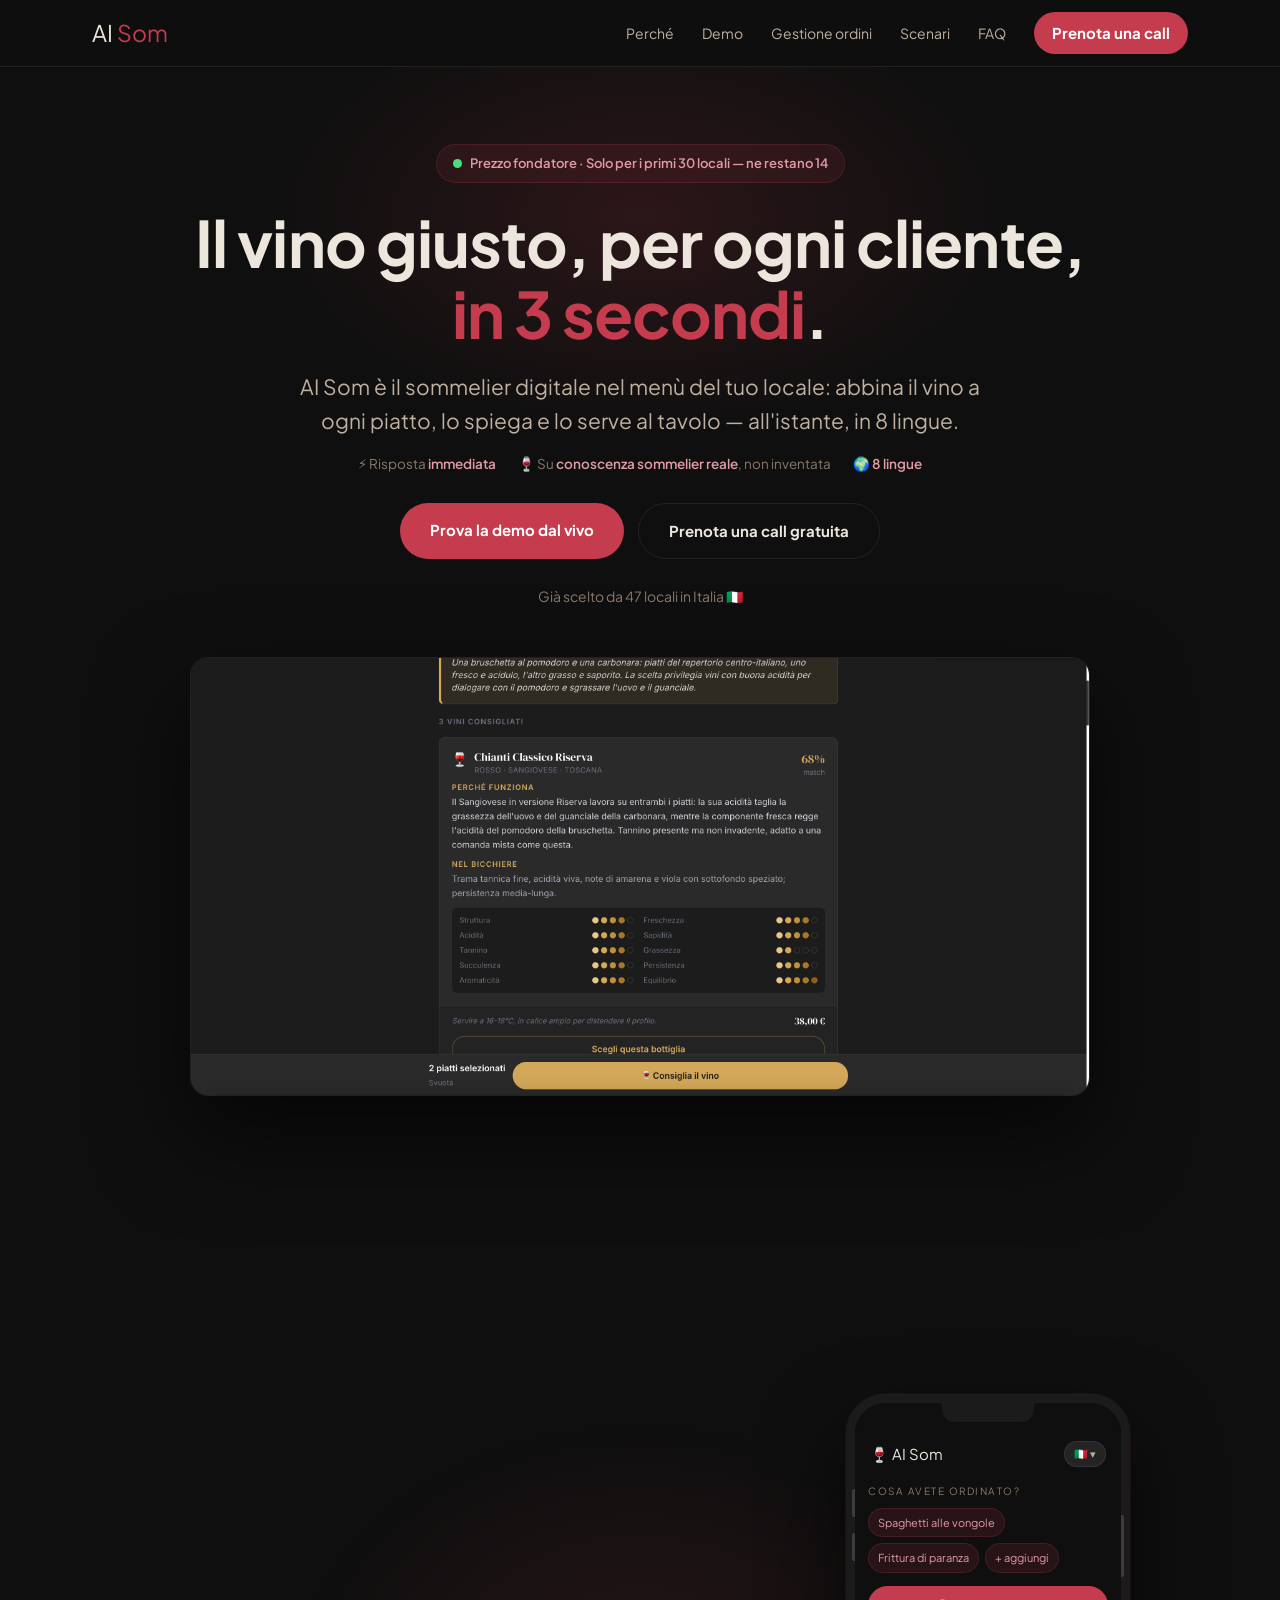
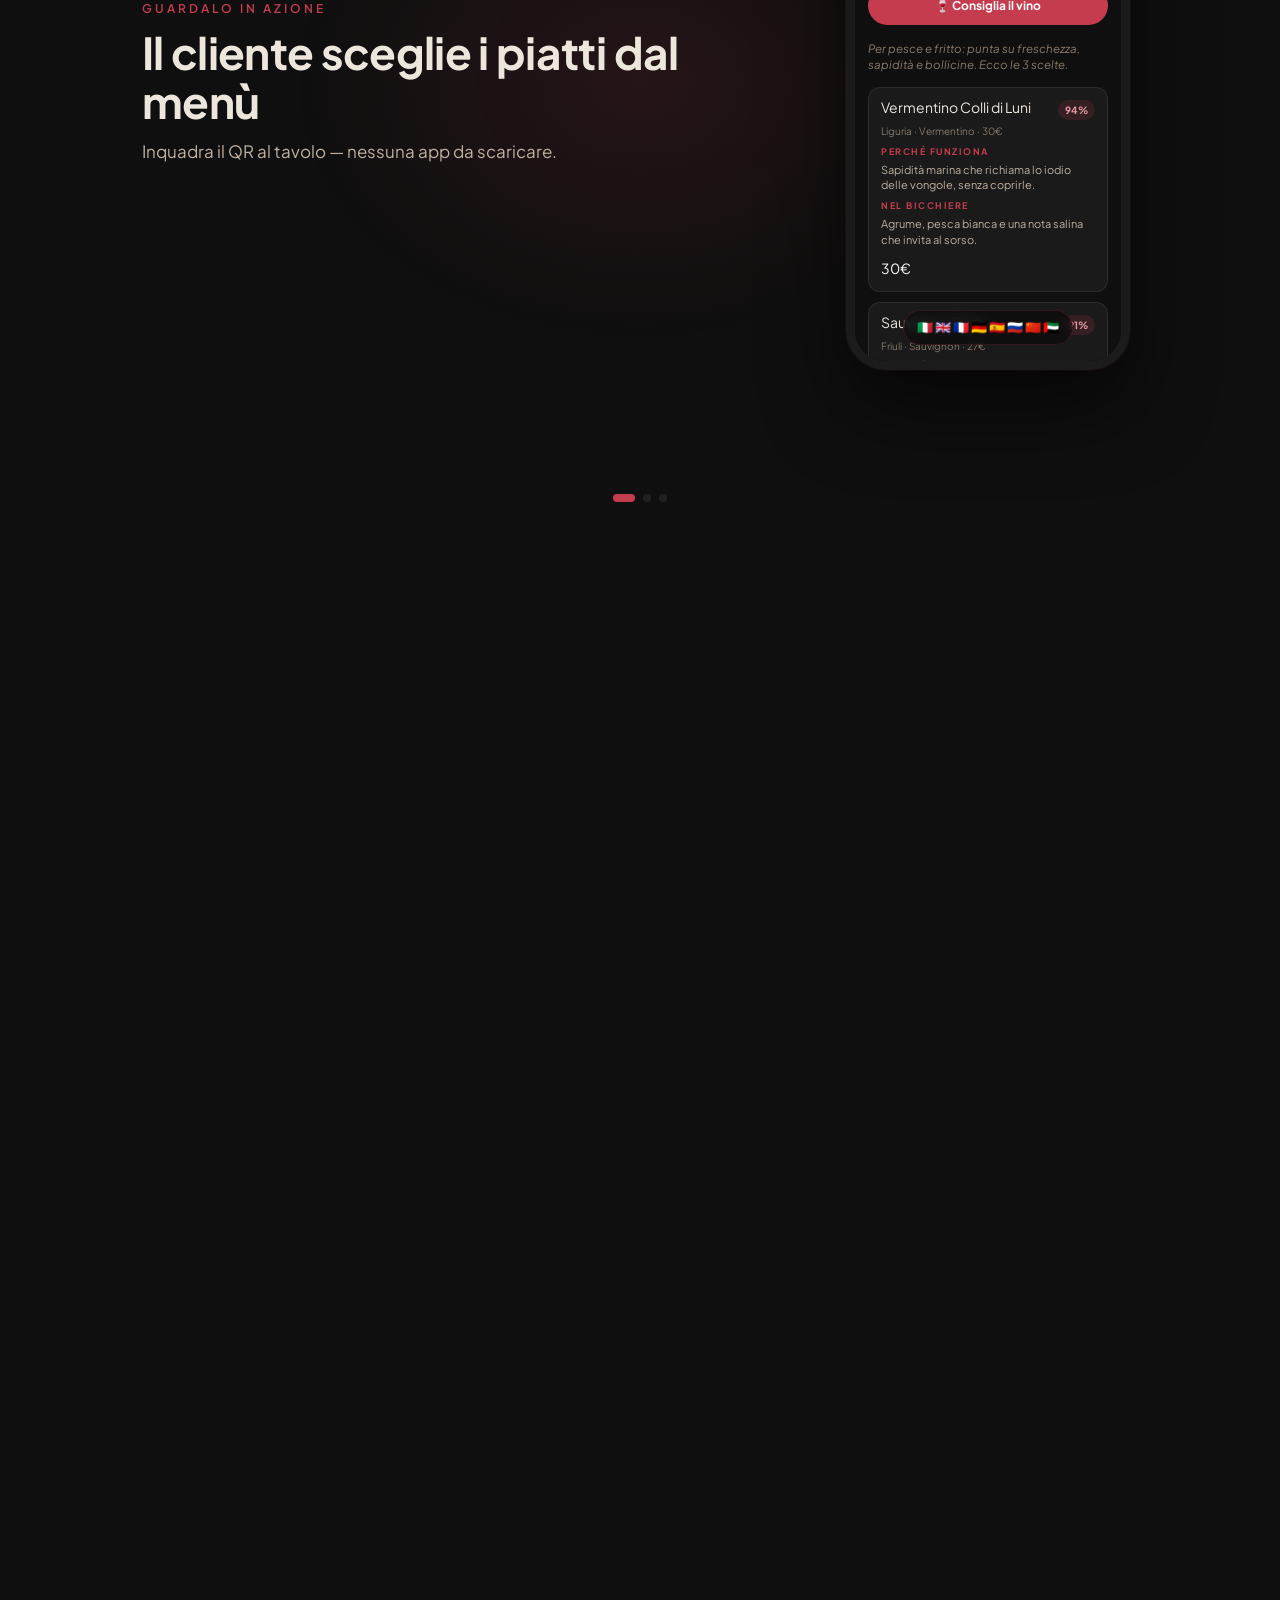
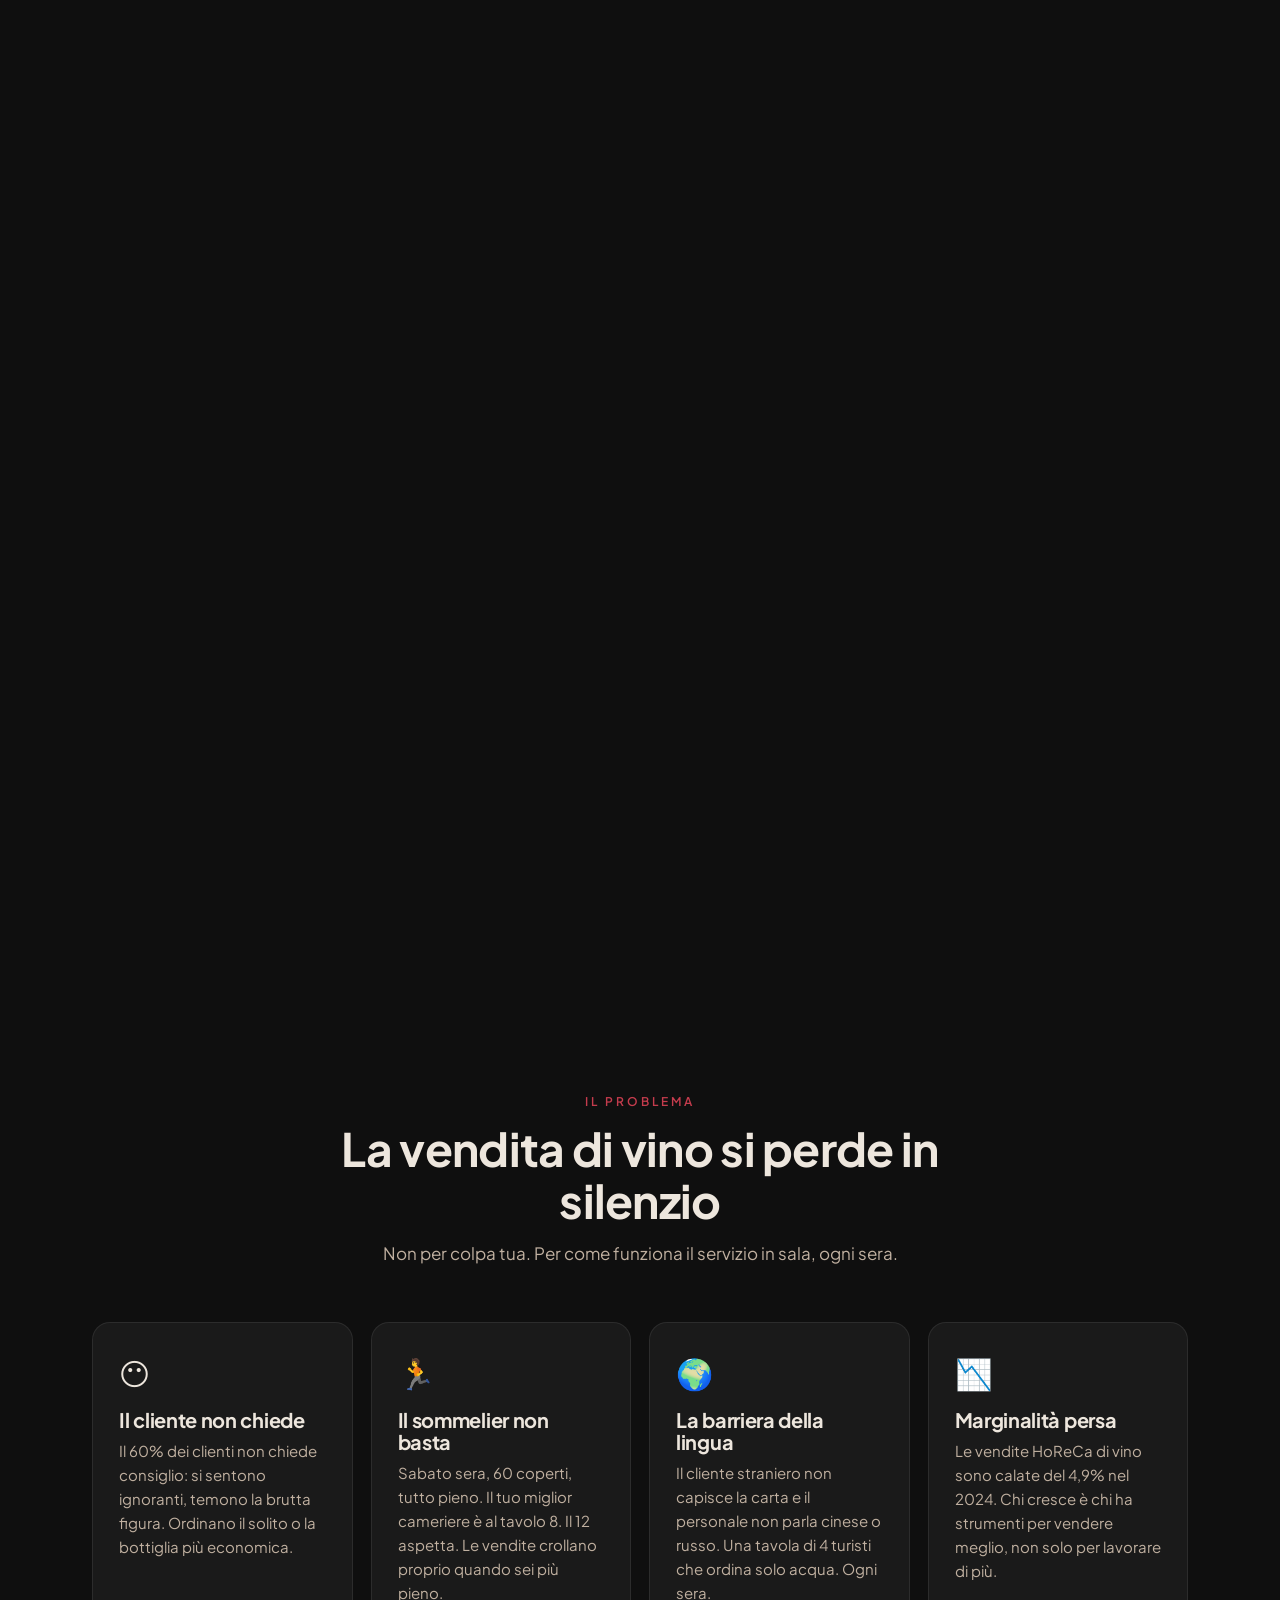
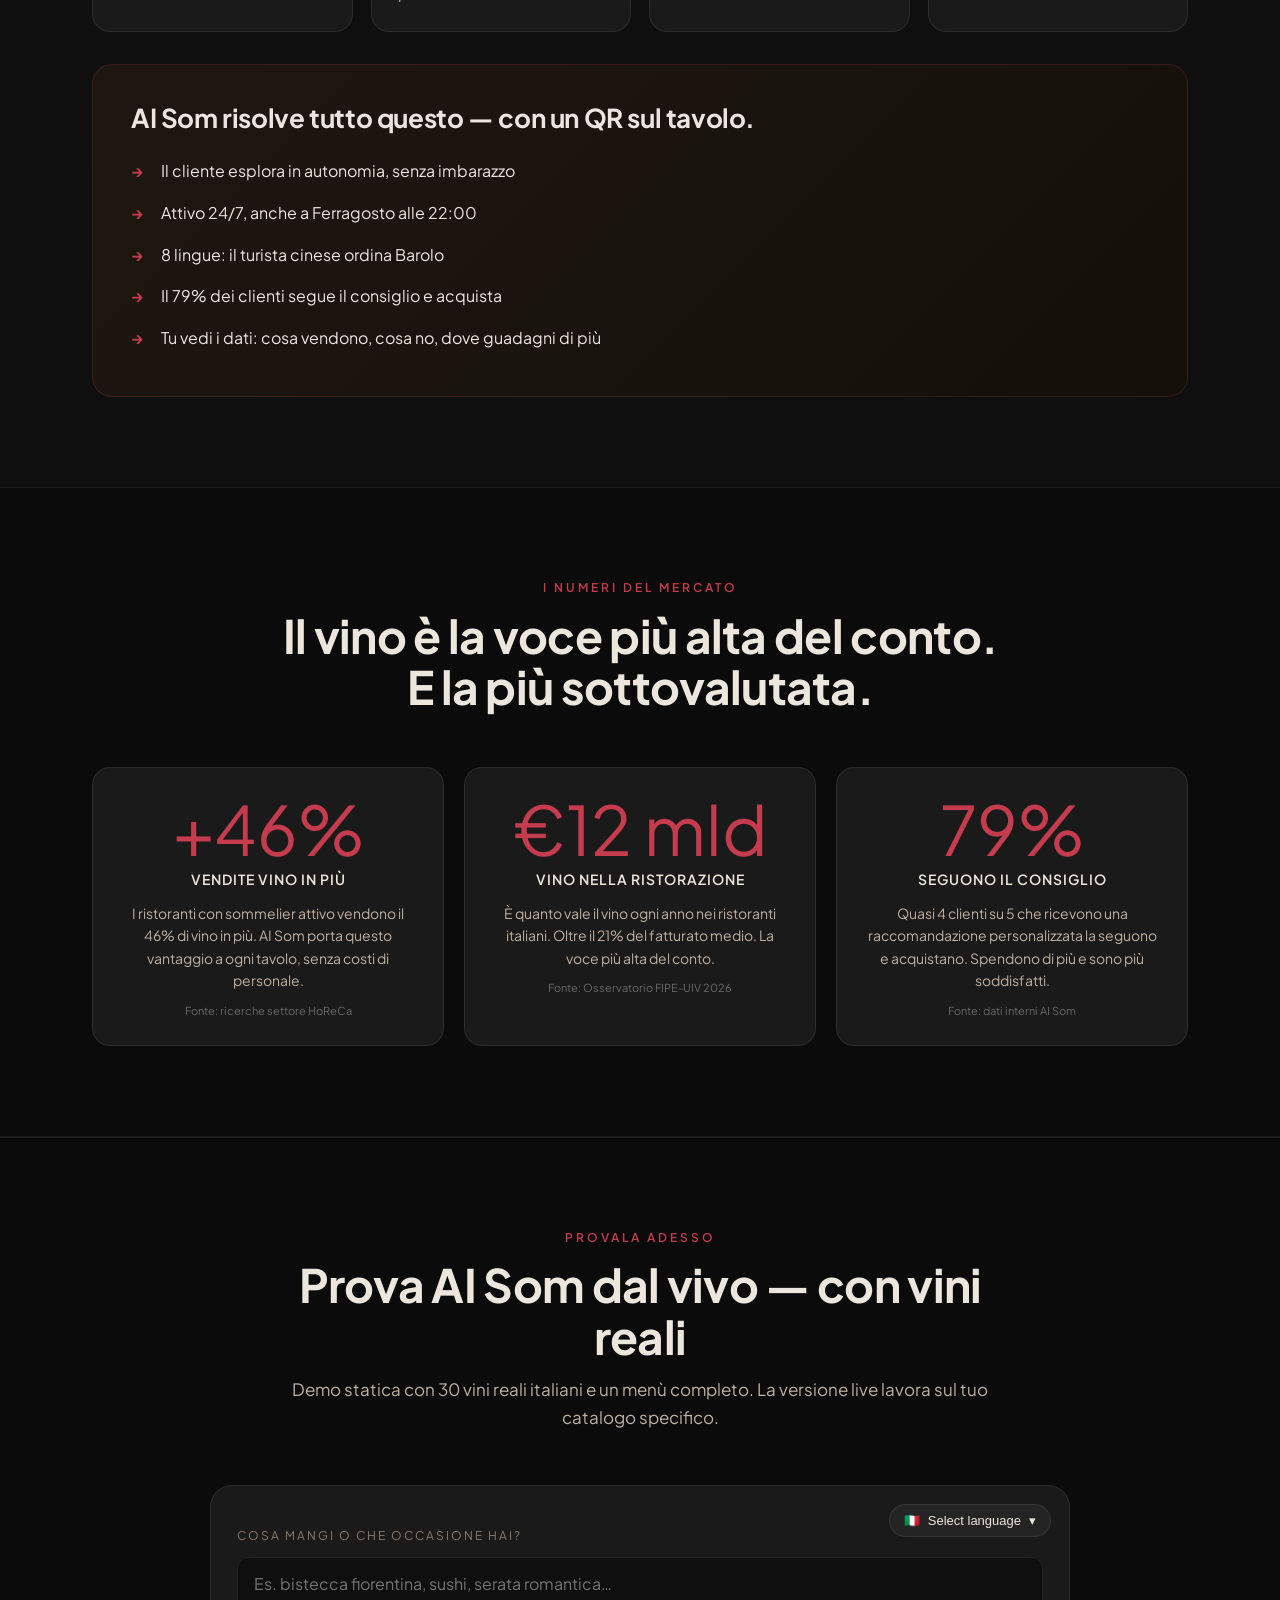
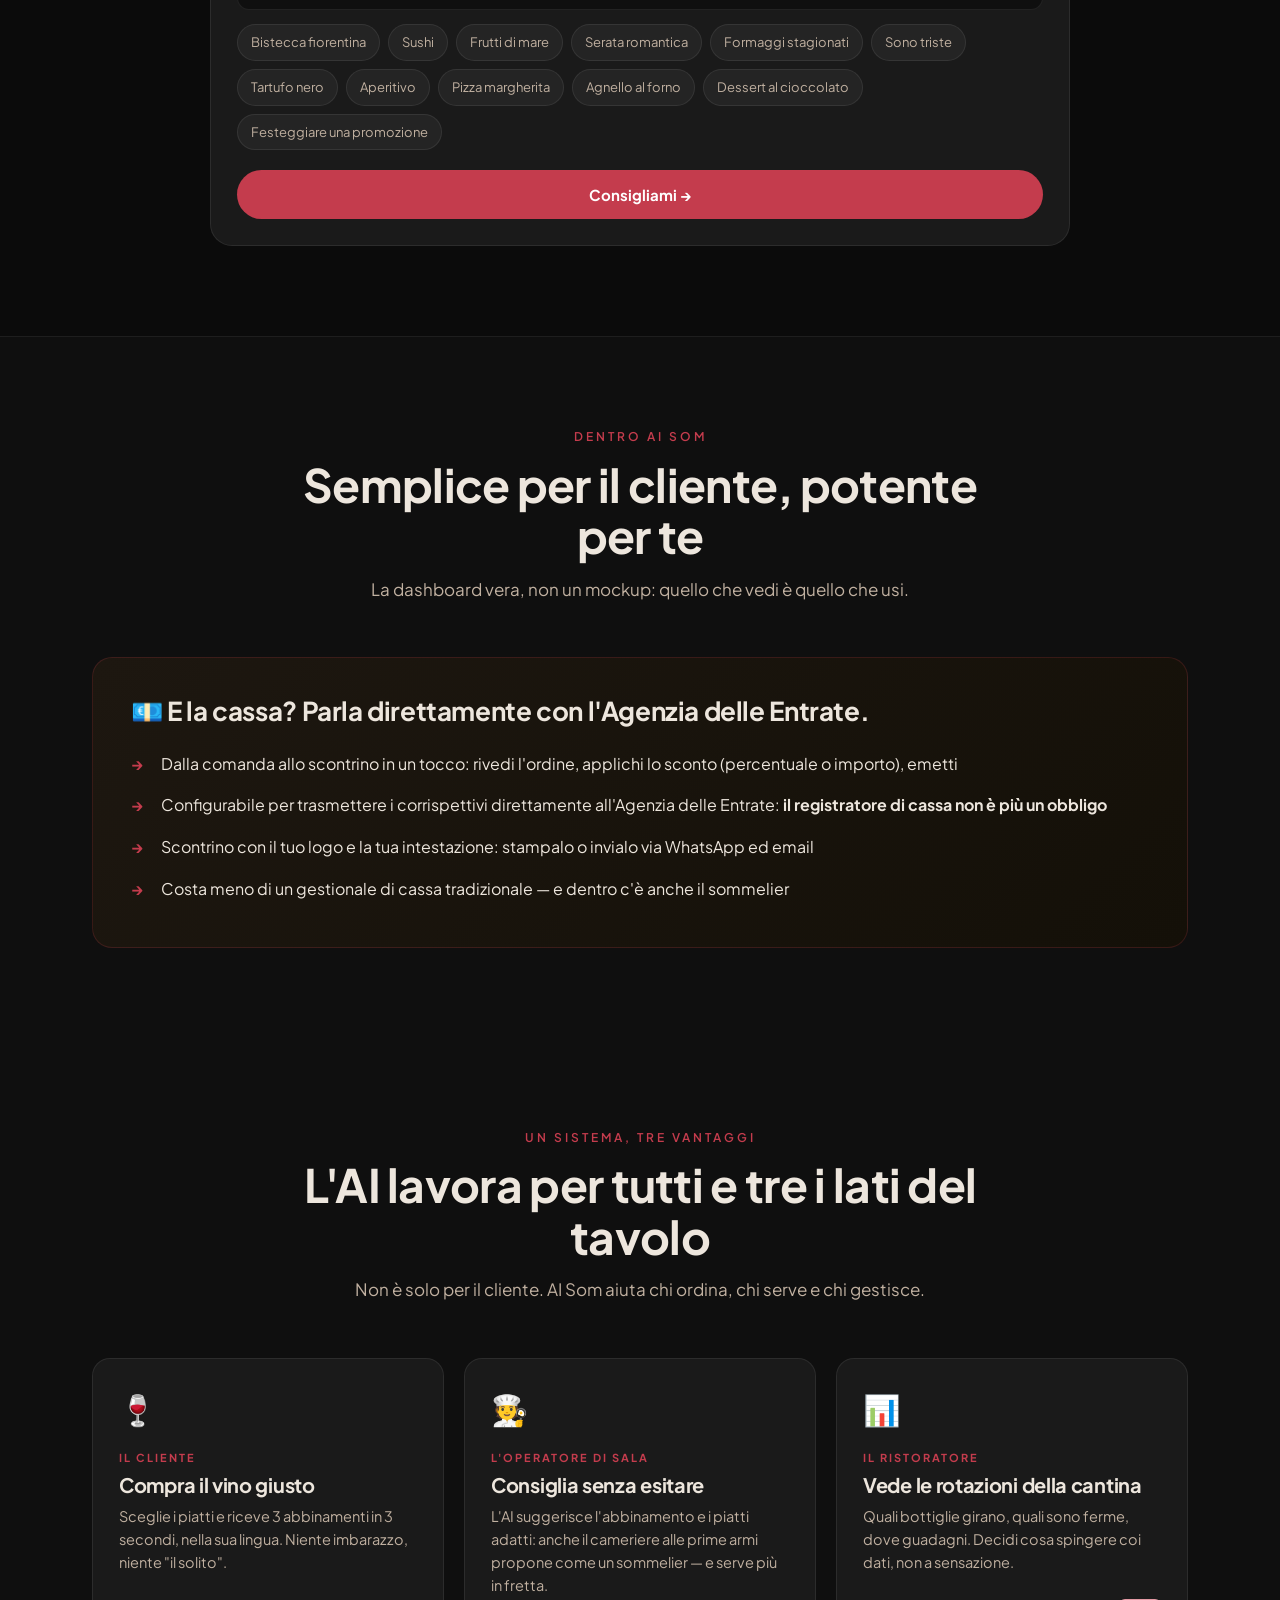
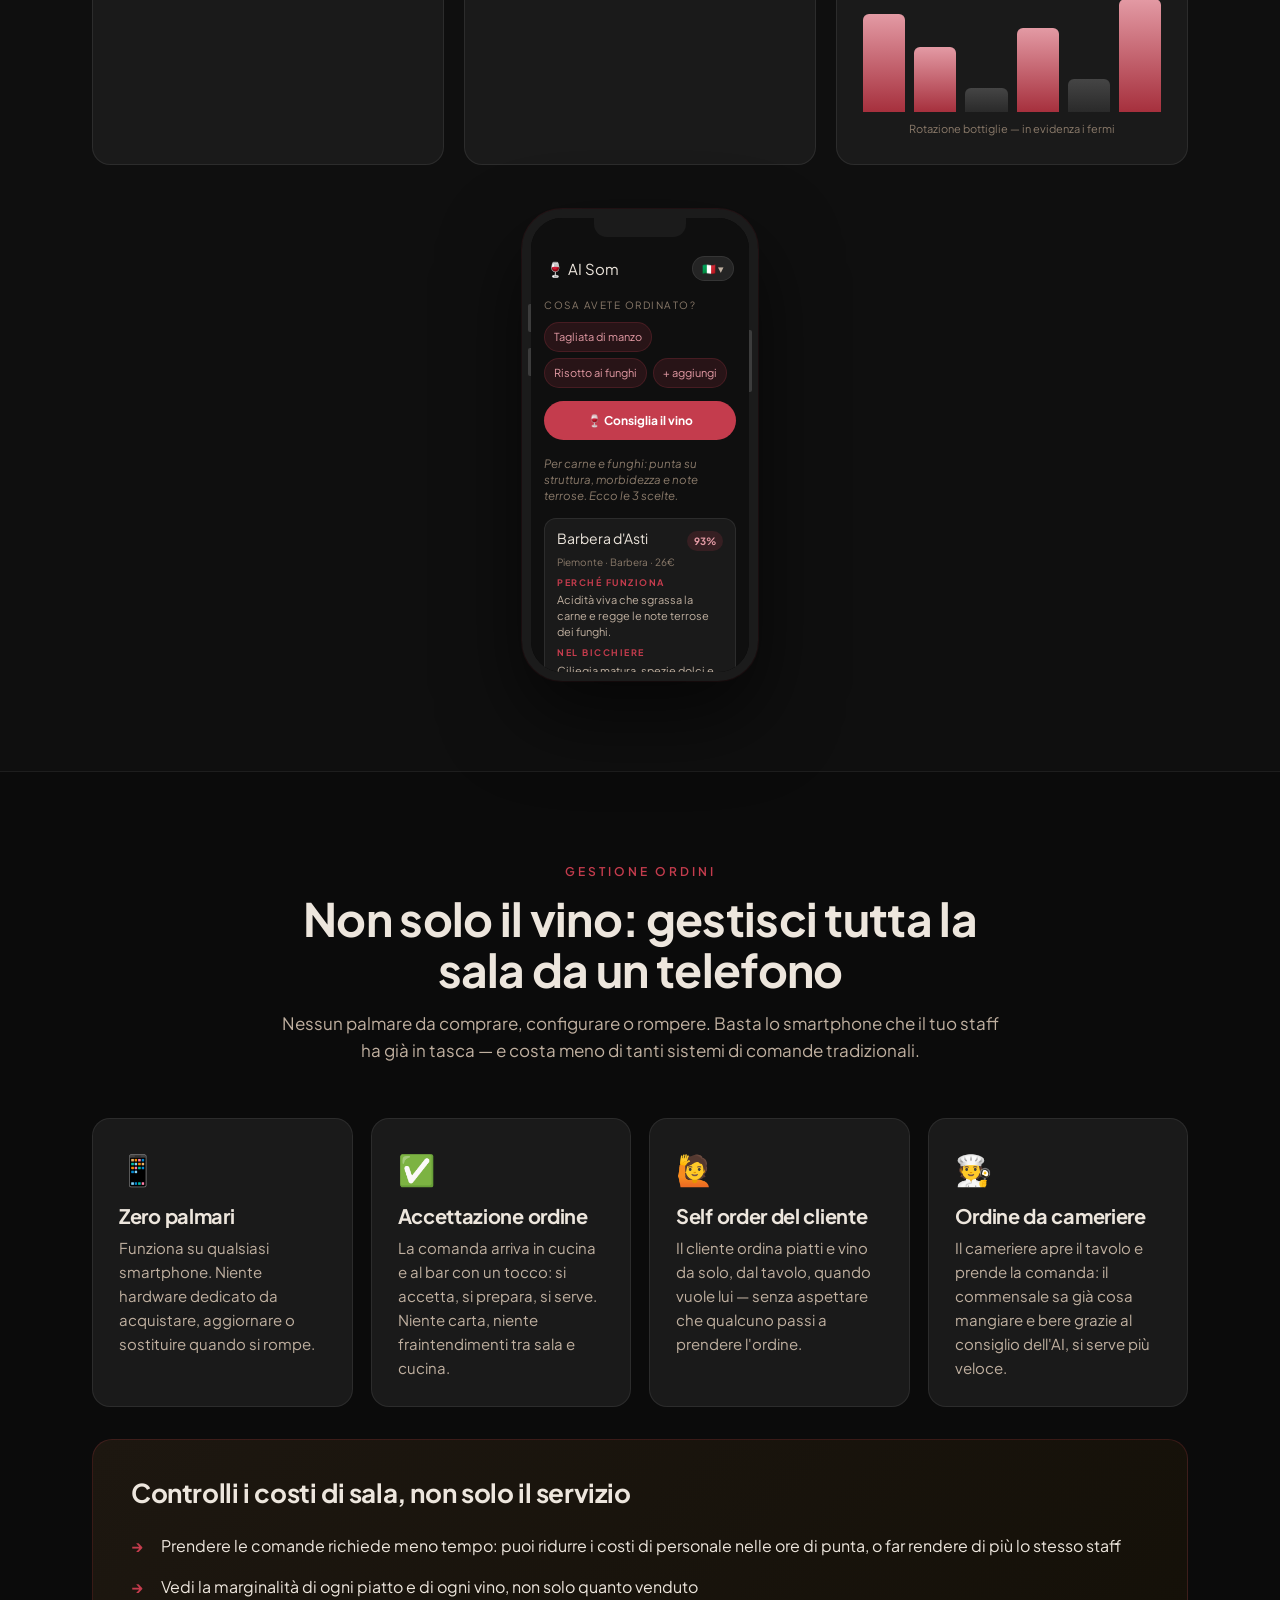
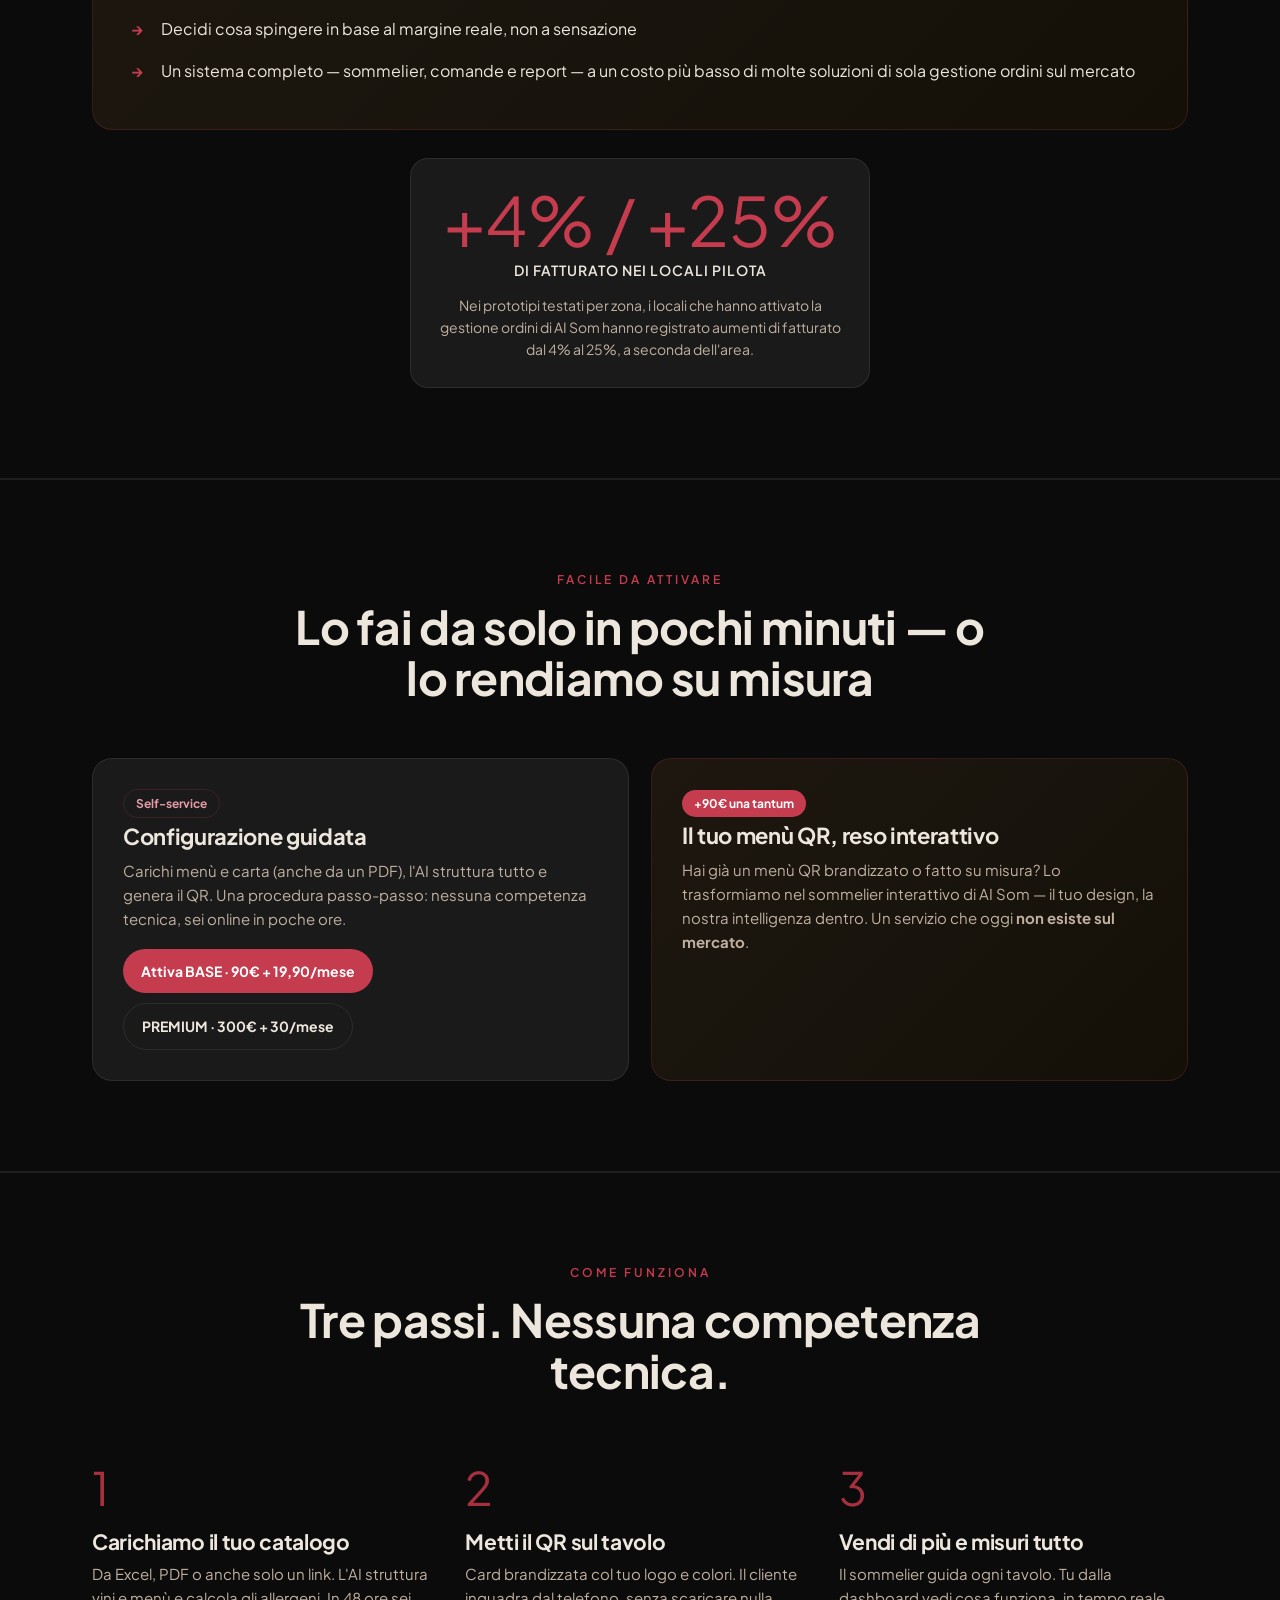
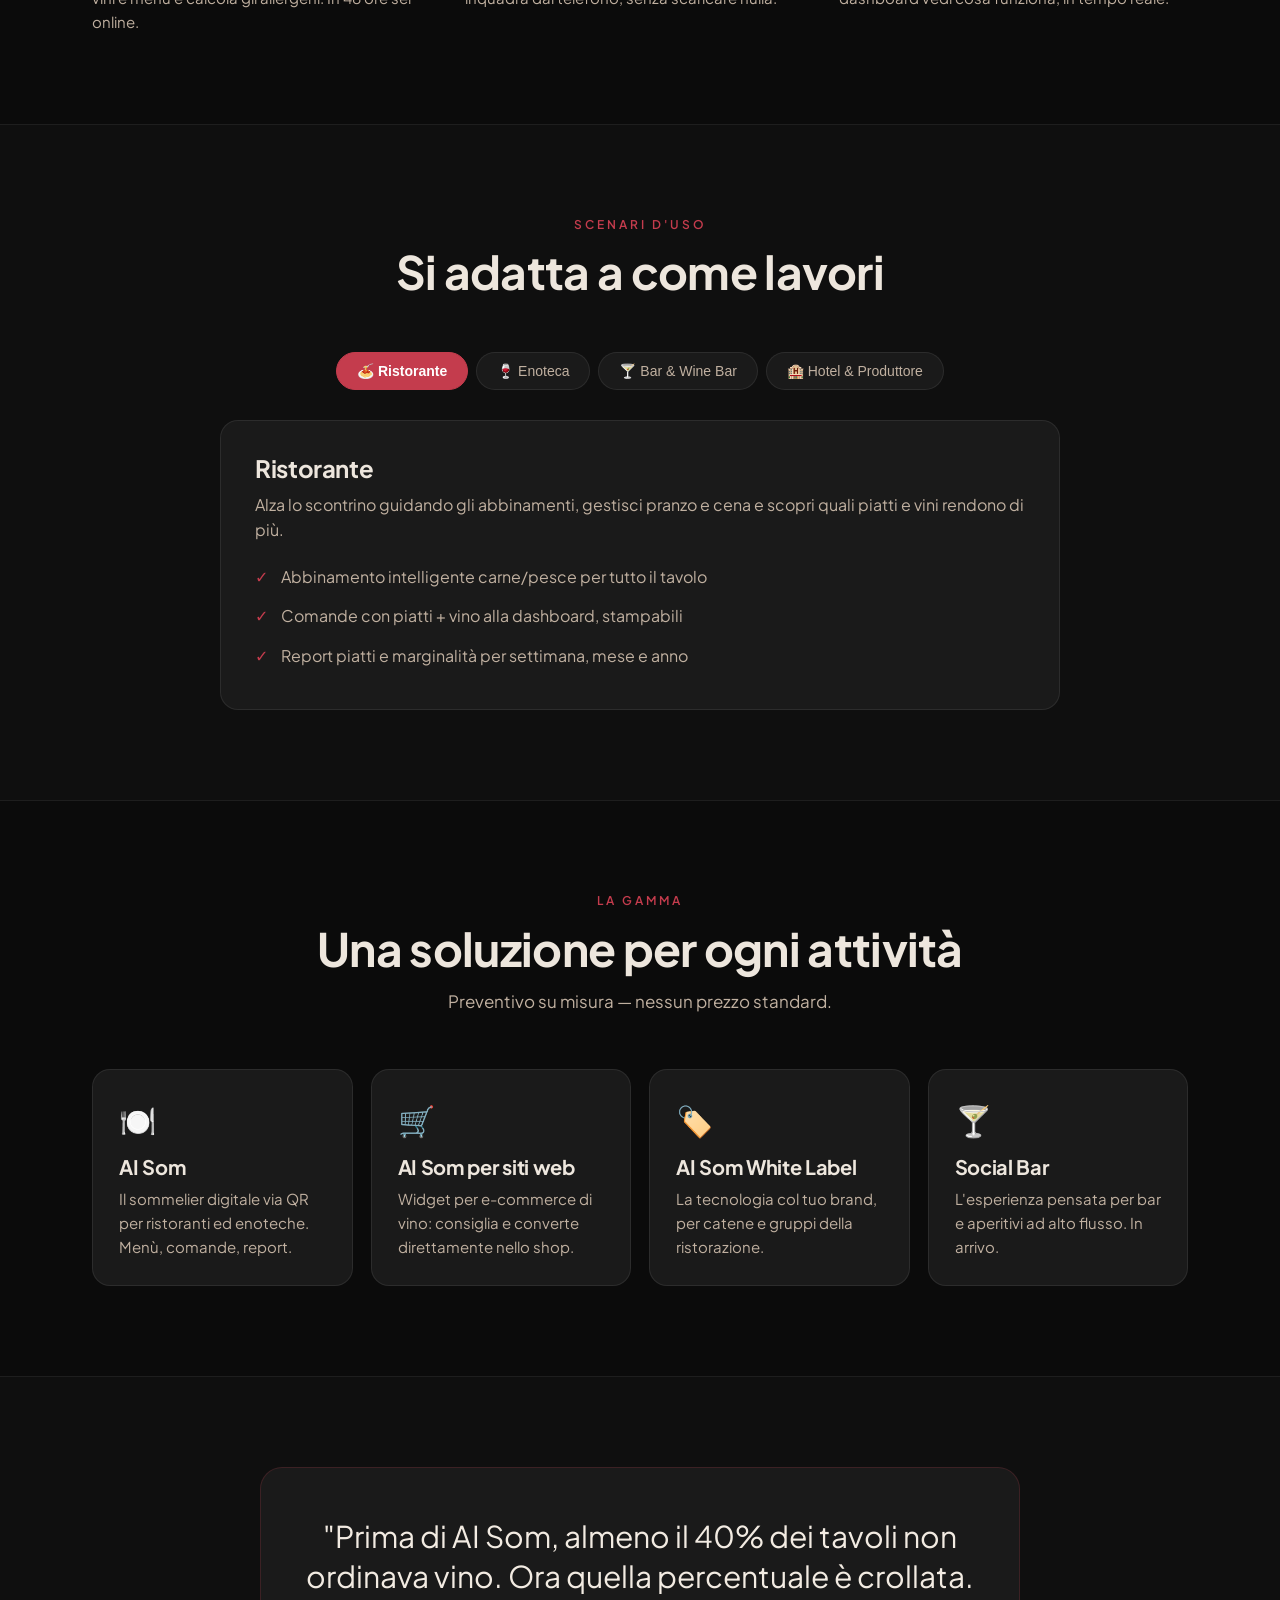
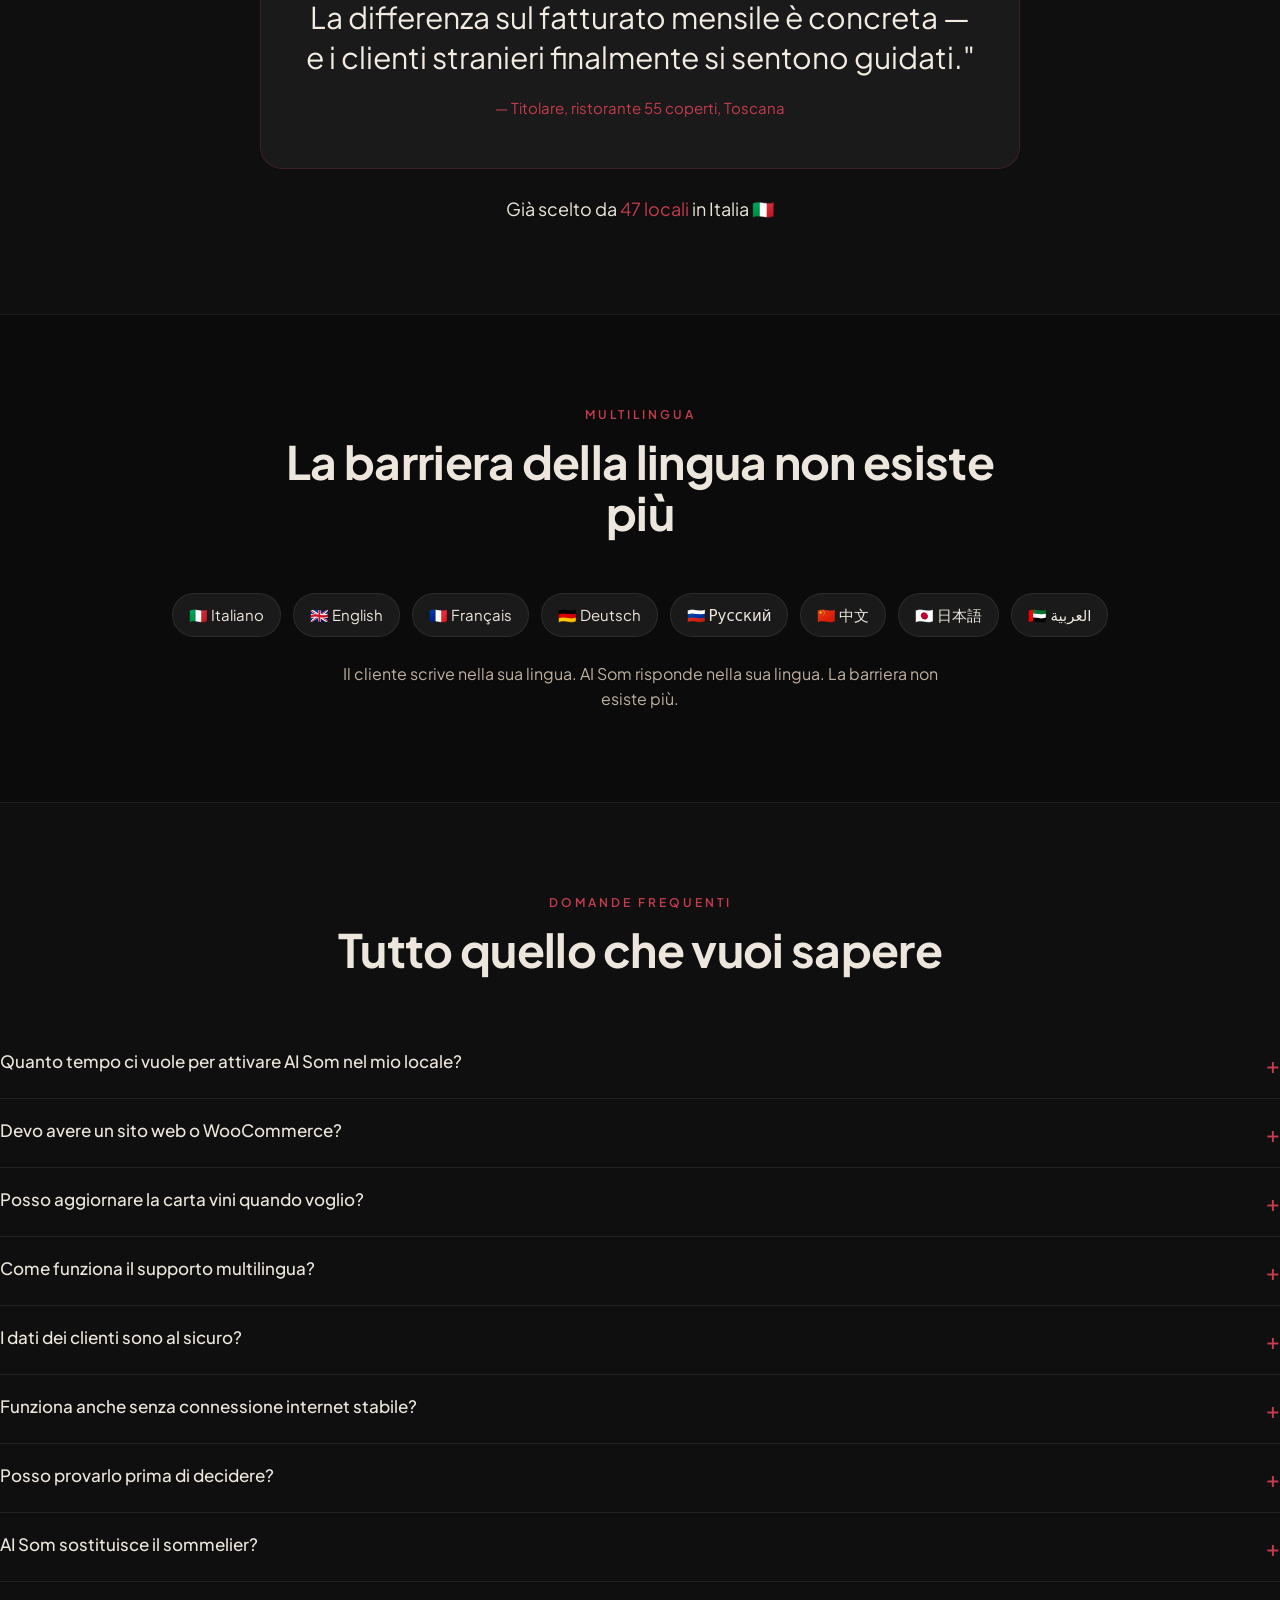
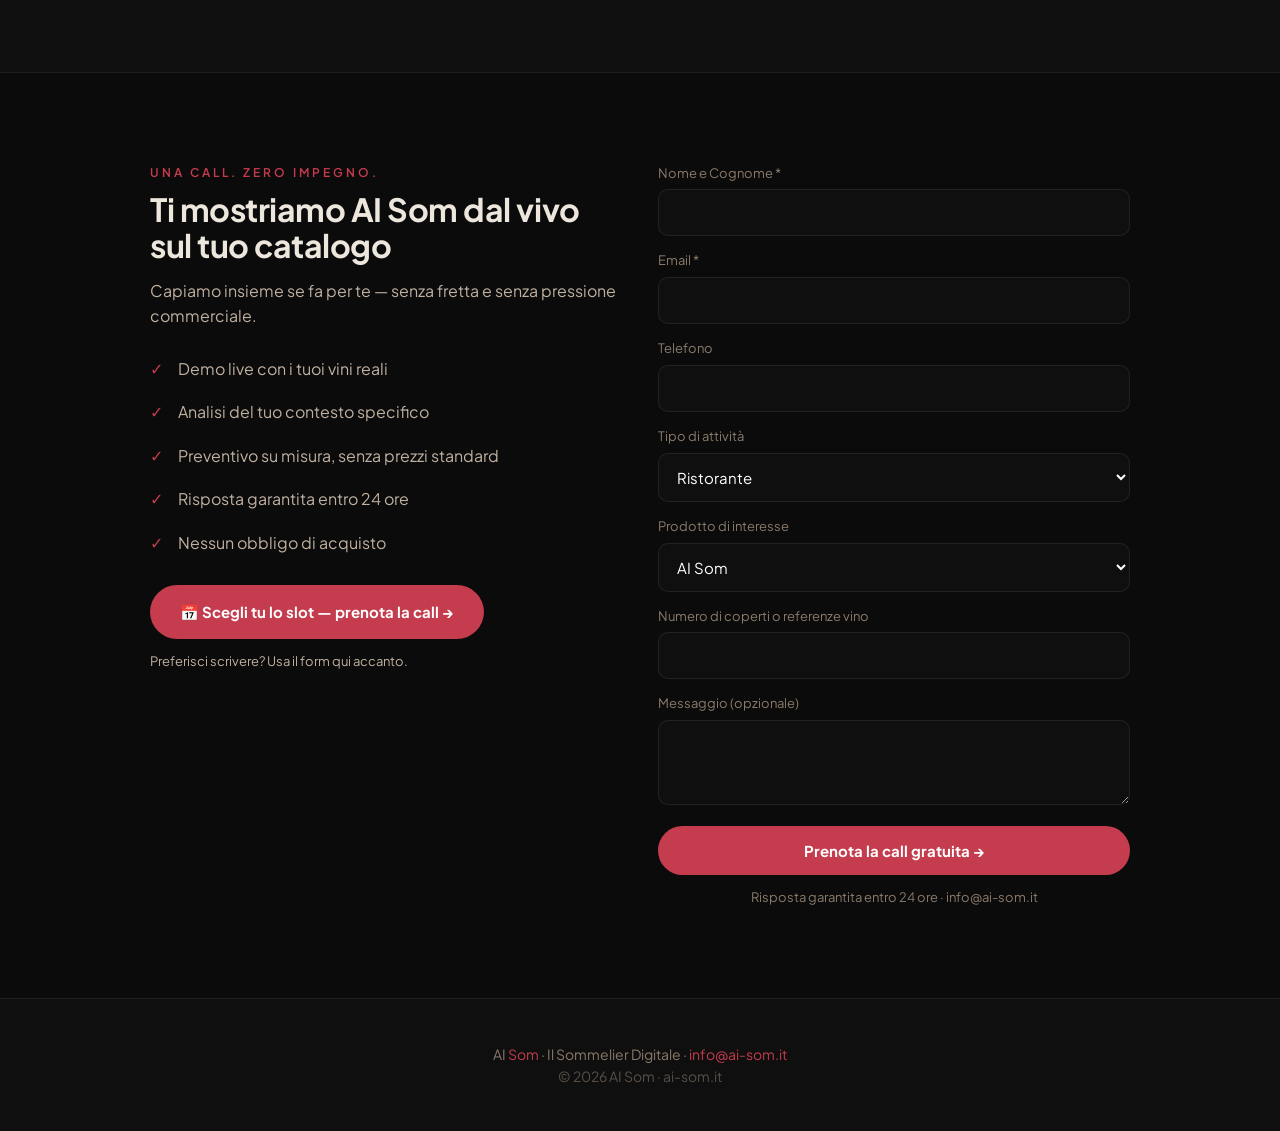
==== index.html @ 5c28a4bd "feat: sezione Dentro AI Som con screenshot reali (scroll-reveal) + trafiletti margini e cassa 4 righ" ====
<!doctype html>
<html lang="it">
<head>
<meta charset="utf-8">
<meta name="viewport" content="width=device-width, initial-scale=1">
<title>AI Som · Il Sommelier Digitale per Ristoranti ed Enoteche</title>
<meta name="description" content="AI Som — il sommelier digitale nel menù del tuo locale: il vino giusto per ogni cliente in 3 secondi, in 8 lingue. Vendi più vino senza assumere un sommelier. Prova la demo gratuita.">
<meta property="og:title" content="AI Som — Il vino giusto, per ogni cliente, in 3 secondi">
<meta property="og:description" content="Il sommelier digitale nel menù del tuo locale: abbina il vino a ogni piatto, lo spiega e lo serve — all'istante, in 8 lingue. Vendi più vino, 24/7.">
<meta property="og:url" content="https://ai-som.it">
<meta property="og:type" content="website">
<link rel="icon" type="image/svg+xml" href="data:image/svg+xml,%3Csvg xmlns='http://www.w3.org/2000/svg' viewBox='0 0 32 32'%3E%3Crect width='32' height='32' rx='7' fill='%230F0F0F'/%3E%3Ctext x='16' y='23' font-family='Georgia,serif' font-size='19' fill='%23A6303D' text-anchor='middle'%3ES%3C/text%3E%3C/svg%3E">
<link rel="preconnect" href="https://fonts.googleapis.com"><link rel="preconnect" href="https://fonts.gstatic.com" crossorigin>
<link href="https://fonts.googleapis.com/css2?family=Plus+Jakarta+Sans:wght@400;500;600;700;800&display=swap" rel="stylesheet">
<style>
:root{--dark:#0F0F0F;--dark2:#1A1A1A;--dark3:#242424;--copper:#C43C4D;--copper2:#A6303D;--copper3:#E39AA4;--text:#C0B0A0;--text2:#8A7A6A;--text3:rgba(255,255,255,.35);--border:rgba(255,255,255,.08);--border2:rgba(196,60,77,.2)}
*{box-sizing:border-box;margin:0;padding:0}
html{scroll-behavior:smooth}
body{background:var(--dark);color:#EDE6DD;font-family:'Plus Jakarta Sans',system-ui,Arial,sans-serif;line-height:1.6;-webkit-font-smoothing:antialiased;overflow-x:hidden}
h1,h2,h3,.serif{font-family:'Plus Jakarta Sans',system-ui,sans-serif;font-weight:700;letter-spacing:-.015em;line-height:1.12}
a{color:inherit;text-decoration:none}
.wrap{max-width:1140px;margin:0 auto;padding:0 22px}
.cop{color:var(--copper)}
section{padding:90px 0}
.eyebrow{font-size:12px;letter-spacing:3px;text-transform:uppercase;color:var(--copper);font-weight:600}
.muted{color:var(--text)}
.tr{transition:.3s cubic-bezier(.25,.46,.45,.94)}
.btn{display:inline-block;background:var(--copper);color:#fff;font-weight:700;padding:15px 30px;border-radius:999px;transition:.3s cubic-bezier(.25,.46,.45,.94);font-size:15px;border:none;cursor:pointer;font-family:'Plus Jakarta Sans'}
.btn:hover{background:var(--copper2);transform:translateY(-2px)}
.btn-ghost{background:transparent;border:1px solid var(--border);color:#EDE6DD}
.btn-ghost:hover{border-color:var(--copper);background:rgba(196,60,77,.06)}
.shead{text-align:center;max-width:720px;margin:0 auto 54px}
.shead h2{font-size:clamp(28px,4.4vw,46px);margin:12px 0 14px}
.shead p{color:var(--text);font-size:17px}

/* NAV */
nav{position:fixed;top:0;left:0;right:0;z-index:100;background:rgba(15,15,15,.82);backdrop-filter:blur(12px);border-bottom:1px solid var(--border)}
nav .wrap{display:flex;align-items:center;justify-content:space-between;height:66px}
.logo{font-family:'Plus Jakarta Sans',serif;font-size:23px}
.nlinks{display:flex;gap:28px;align-items:center;font-size:14px;color:var(--text)}
.nlinks a:hover{color:#fff}
.burger{display:none;flex-direction:column;gap:5px;background:none;border:none;cursor:pointer;padding:6px}
.burger span{width:24px;height:2px;background:#EDE6DD;display:block}
.drawer{display:none}
@media(max-width:820px){
  .nlinks{display:none}
  .burger{display:flex}
  .drawer{display:none;position:fixed;inset:66px 0 0;background:var(--dark);z-index:99;flex-direction:column;padding:30px 22px;gap:6px}
  .drawer.open{display:flex}
  .drawer a{padding:16px 0;border-bottom:1px solid var(--border);font-size:18px}
}
main{padding-top:66px}

/* HERO */
.hero{padding:78px 0 40px;text-align:center;position:relative}
.hero:before{content:'';position:absolute;top:-70px;left:50%;transform:translateX(-50%);width:760px;max-width:92vw;height:440px;background:radial-gradient(ellipse at center,rgba(196,60,77,.16),transparent 70%);pointer-events:none;z-index:-1}
.trustline{display:flex;gap:10px 22px;justify-content:center;flex-wrap:wrap;margin:0 auto 28px;font-size:13.5px;color:var(--text2);max-width:660px}
.trustline b{color:var(--copper3);font-weight:600}
.badge{display:inline-flex;align-items:center;gap:8px;background:rgba(196,60,77,.1);border:1px solid var(--border2);color:var(--copper3);font-size:13px;font-weight:600;padding:8px 16px;border-radius:999px;margin-bottom:24px}
.dot{width:9px;height:9px;border-radius:50%;background:#4ade80;animation:pulse 2s infinite}
@keyframes pulse{0%{box-shadow:0 0 0 0 rgba(74,222,128,.6)}70%{box-shadow:0 0 0 9px rgba(74,222,128,0)}100%{box-shadow:0 0 0 0 rgba(74,222,128,0)}}
.hero h1{font-size:clamp(34px,6vw,64px);max-width:920px;margin:0 auto 20px}
.hero .sub{font-size:clamp(16px,2.4vw,21px);color:var(--text);max-width:680px;margin:0 auto 16px}
.hero .cta{display:flex;gap:14px;justify-content:center;flex-wrap:wrap}
.proof{margin-top:26px;color:var(--text2);font-size:14px}
.heroimg{margin:50px auto 0;max-width:900px}
.heroimg img{width:100%;border-radius:18px;border:1px solid var(--border);box-shadow:0 40px 90px rgba(0,0,0,.6)}

/* GRID HELPERS */
.g4{display:grid;grid-template-columns:repeat(4,1fr);gap:18px}
.g3{display:grid;grid-template-columns:repeat(3,1fr);gap:20px}
.g2{display:grid;grid-template-columns:1fr 1fr;gap:24px}
@media(max-width:900px){.g4,.g3{grid-template-columns:1fr 1fr}}
@media(max-width:640px){.g4,.g3,.g2{grid-template-columns:1fr}}
.card{background:var(--dark2);border:1px solid var(--border);border-radius:18px;padding:26px;transition:.3s cubic-bezier(.25,.46,.45,.94)}
.card:hover{border-color:var(--border2);transform:translateY(-4px)}
.card .ico{font-size:30px;margin-bottom:12px}
.card h3{font-size:20px;margin-bottom:8px}
.card p{color:var(--text);font-size:15px}

/* PROBLEMA solution box */
.solbox{margin-top:32px;background:linear-gradient(135deg,#1d1710,#141008);border:1px solid var(--border2);border-radius:20px;padding:38px}
.solbox h3{font-size:26px;margin-bottom:18px}
.solbox ul{list-style:none}
.solbox li{padding:8px 0 8px 30px;position:relative;color:#EDE6DD}
.solbox li:before{content:'→';position:absolute;left:0;color:var(--copper);font-weight:700}

/* NUMERI */
.num{text-align:center}
.num .big{font-family:'Plus Jakarta Sans',serif;font-size:clamp(44px,7vw,68px);color:var(--copper);line-height:1}
.num .lab{font-size:14px;text-transform:uppercase;letter-spacing:1px;color:#EDE6DD;margin:6px 0 12px;font-weight:600}
.num p{font-size:14px;color:var(--text)}
.num .src{font-size:11px;color:var(--text3);margin-top:10px}

/* DEMO */
.demo{background:#0B0B0B;border-top:1px solid var(--border);border-bottom:1px solid var(--border)}
.demobox{max-width:860px;margin:0 auto;background:var(--dark2);border:1px solid var(--border);border-radius:22px;padding:26px;position:relative}
.langbtn{position:absolute;top:18px;right:18px}
.langtrig{background:var(--dark3);border:1px solid var(--border);color:#EDE6DD;border-radius:999px;padding:8px 14px;font-size:13px;cursor:pointer;display:flex;gap:8px;align-items:center}
.langmenu{display:none;position:absolute;top:46px;right:0;background:var(--dark3);border:1px solid var(--border);border-radius:14px;padding:6px;z-index:5;min-width:170px}
.langmenu.open{display:block}
.langmenu button{display:flex;gap:10px;align-items:center;width:100%;background:none;border:none;color:#EDE6DD;padding:9px 12px;border-radius:9px;cursor:pointer;font-size:14px;text-align:left}
.langmenu button:hover{background:rgba(255,255,255,.06)}
.dprompt{font-size:12px;letter-spacing:2px;text-transform:uppercase;color:var(--text2);margin:14px 0 12px}
.dinput{width:100%;background:var(--dark);border:1px solid var(--border);border-radius:12px;padding:15px 16px;color:#fff;font-size:16px;outline:none;font-family:'Plus Jakarta Sans'}
.dinput:focus{border-color:var(--copper)}
.chips{display:flex;gap:8px;flex-wrap:wrap;margin:14px 0}
.chip{background:var(--dark3);border:1px solid var(--border);color:var(--text);font-size:13px;padding:7px 13px;border-radius:999px;cursor:pointer;transition:.2s}
.chip:hover{border-color:var(--copper);color:#fff}
.dbtn{width:100%;margin-top:6px}
.loader{text-align:center;padding:40px 0}
.dots{display:inline-flex;gap:6px;margin-bottom:14px}
.dots span{width:10px;height:10px;border-radius:50%;background:var(--copper);animation:aiDot 1.2s infinite ease-in-out}
.dots span:nth-child(2){animation-delay:.2s}.dots span:nth-child(3){animation-delay:.4s}
@keyframes aiDot{0%,80%,100%{transform:scale(.5);opacity:.4}40%{transform:scale(1);opacity:1}}
.results{display:grid;grid-template-columns:1fr 1fr;gap:18px;margin-top:24px}
@media(max-width:700px){.results{grid-template-columns:1fr}}
.wcard{background:var(--dark);border:1px solid var(--border);border-radius:16px;padding:22px;opacity:0;transform:translateY(14px);animation:cardIn .45s forwards}
@keyframes cardIn{to{opacity:1;transform:translateY(0)}}
.wcard h3{font-size:20px}
.wcard .wsub{font-size:11px;text-transform:uppercase;letter-spacing:1px;color:var(--text2);margin:3px 0 12px}
.wmatch{float:right;background:rgba(196,60,77,.14);color:var(--copper3);font-weight:700;font-size:13px;padding:3px 10px;border-radius:999px}
.wlbl{font-size:11px;font-weight:700;letter-spacing:2px;text-transform:uppercase;color:var(--copper);display:block;margin:12px 0 4px}
.wtxt{font-size:14px;color:var(--text)}
.prof{background:var(--dark2);border-radius:10px;padding:12px;margin-top:12px;display:grid;grid-template-columns:1fr 1fr;gap:6px 14px}
.prow{display:flex;align-items:center;justify-content:space-between;gap:6px}
.prow .pn{font-size:11px;color:var(--text2)}
.balls{display:flex;gap:3px}
.ball{width:9px;height:9px;border-radius:50%;border:1px solid #3A3A3A;background:transparent;transition:.25s}
.wtip{font-style:italic;font-size:13px;color:var(--text2);margin-top:12px}
.wprice{font-family:'Plus Jakarta Sans',serif;color:#fff;margin-top:8px}
.disc{text-align:center;color:var(--text3);font-size:12px;margin-top:22px;max-width:620px;margin-left:auto;margin-right:auto}

/* SHOWCASE images */
.shots{display:grid;grid-template-columns:repeat(3,1fr);gap:18px}
@media(max-width:820px){.shots{grid-template-columns:1fr}}
.shot img{width:100%;border-radius:14px;border:1px solid var(--border);display:block}
.shot p{font-size:13px;color:var(--text2);margin-top:10px;text-align:center}
/* righe feature con screenshot reali (reveal allo scorrimento) */
.featrow{display:grid;grid-template-columns:1fr 1.35fr;gap:38px;align-items:center;margin-top:44px}
.featrow.rev .feattext{order:2}.featrow.rev .featimg{order:1}
.feattext h3{font-size:26px;margin:10px 0 12px}
.feattext p{color:var(--text);font-size:15.5px;line-height:1.65}
.featimg img{width:100%;border-radius:16px;border:1px solid var(--border);box-shadow:0 30px 70px rgba(0,0,0,.5);display:block}
@media(max-width:820px){.featrow{grid-template-columns:1fr;gap:18px}.featrow.rev .feattext{order:1}.featrow.rev .featimg{order:2}}

/* STEPS */
.steps{display:grid;grid-template-columns:repeat(3,1fr);gap:24px}
@media(max-width:760px){.steps{grid-template-columns:1fr}}
.step .n{font-family:'Plus Jakarta Sans',serif;font-size:46px;color:var(--copper2)}
.step h3{font-size:21px;margin:6px 0 8px}
.step p{color:var(--text);font-size:15px}

/* TABS scenari */
.tabs{display:flex;gap:8px;justify-content:center;flex-wrap:wrap;margin-bottom:30px}
.tab{background:var(--dark2);border:1px solid var(--border);color:var(--text);padding:10px 20px;border-radius:999px;cursor:pointer;font-size:14px;font-weight:500}
.tab.active{background:var(--copper);color:#fff;border-color:var(--copper);font-weight:700}
.tabpane{display:none;background:var(--dark2);border:1px solid var(--border);border-radius:18px;padding:34px;max-width:840px;margin:0 auto}
.tabpane.active{display:block}
.tabpane h3{font-size:24px;margin-bottom:10px}
.tabpane ul{list-style:none;margin-top:14px}
.tabpane li{padding:7px 0 7px 26px;position:relative;color:var(--text)}
.tabpane li:before{content:'✓';position:absolute;left:0;color:var(--copper)}

/* SOCIAL PROOF */
.quote{max-width:760px;margin:0 auto;text-align:center;background:var(--dark2);border:1px solid var(--border2);border-radius:22px;padding:48px 38px}
.quote .q{font-family:'Plus Jakarta Sans',serif;font-size:clamp(22px,3.4vw,30px);line-height:1.35;color:#F2EBE2}
.quote .by{color:var(--copper);margin-top:18px;font-size:15px}
.counter{text-align:center;margin-top:26px;font-size:18px;color:#EDE6DD}

/* LINGUE */
.flags{display:flex;gap:12px;justify-content:center;flex-wrap:wrap;font-size:15px}
.flagb{background:var(--dark2);border:1px solid var(--border);border-radius:999px;padding:9px 16px}

/* FAQ */
.faq{max-width:780px;margin:0 auto}
.qitem{border-bottom:1px solid var(--border)}
.qq{width:100%;background:none;border:none;color:#EDE6DD;text-align:left;padding:20px 0;font-size:17px;cursor:pointer;display:flex;justify-content:space-between;gap:14px;font-family:'Plus Jakarta Sans';font-weight:500}
.qq .pm{color:var(--copper);font-size:22px;transition:.3s}
.qa{max-height:0;overflow:hidden;transition:max-height .3s ease}
.qa p{padding:0 0 20px;color:var(--text);font-size:15px}
.qitem.open .pm{transform:rotate(45deg)}

/* FORM */
.formgrid{display:grid;grid-template-columns:1fr 1fr;gap:36px;max-width:980px;margin:0 auto}
@media(max-width:820px){.formgrid{grid-template-columns:1fr}}
.fleft h2{font-size:32px;margin-bottom:14px}
.fleft ul{list-style:none;margin-top:18px}
.fleft li{padding:9px 0 9px 28px;position:relative;color:var(--text)}
.fleft li:before{content:'✓';position:absolute;left:0;color:var(--copper)}
form .fld{margin-bottom:14px}
form label{display:block;font-size:13px;color:var(--text2);margin-bottom:6px}
form input,form select,form textarea{width:100%;background:var(--dark);border:1px solid var(--border);border-radius:10px;padding:13px 14px;color:#fff;font-size:15px;outline:none;font-family:'Plus Jakarta Sans'}
form input:focus,form select:focus,form textarea:focus{border-color:var(--copper)}
.formnote{font-size:13px;color:var(--text2);margin-top:12px;text-align:center}

/* ===== ANIMAZIONI ===== */
.reveal{opacity:0;transform:translateY(28px);transition:opacity .7s cubic-bezier(.25,.46,.45,.94),transform .7s cubic-bezier(.25,.46,.45,.94)}
.reveal.in{opacity:1;transform:none}
@media(prefers-reduced-motion:reduce){.reveal{opacity:1!important;transform:none!important;transition:none} .phone,.phonescroll{animation:none!important}}

/* PHONE mockup animato */
.phonewrap{display:flex;justify-content:center;margin-top:44px}
.phone{width:236px;height:472px;background:#0a0a0a;border:9px solid #1b1b1b;border-radius:40px;box-shadow:0 36px 80px rgba(0,0,0,.6),0 0 0 1px rgba(196,60,77,.12);position:relative;overflow:visible;animation:float 5.5s ease-in-out infinite}
.phone:before{content:'';position:absolute;top:0;left:50%;transform:translateX(-50%);width:92px;height:19px;background:#1b1b1b;border-radius:0 0 13px 13px;z-index:3}
.phone:after{content:'';position:absolute;left:-3px;top:86px;width:3px;height:28px;background:#3c3c3c;border-radius:2px 0 0 2px;box-shadow:0 44px 0 0 #3c3c3c}
.phone .pwrbtn{position:absolute;right:-3px;top:112px;width:3px;height:62px;background:#3c3c3c;border-radius:0 2px 2px 0}
.phonescreen{position:absolute;inset:0;border-radius:31px;overflow:hidden;background:var(--dark)}
.phonescroll{width:100%;display:block;animation:appscroll 18s ease-in-out infinite}
@keyframes appscroll{0%,8%{transform:translateY(0)}50%,58%{transform:translateY(-42%)}100%{transform:translateY(0)}}
@keyframes float{0%,100%{transform:translateY(0)}50%{transform:translateY(-13px)}}

/* ===== SCROLLYTELLING (iPhone che si blocca e scorre) ===== */
.story{position:relative;height:340vh}
.storysticky{position:sticky;top:0;height:100vh;display:flex;align-items:center;overflow:hidden}
.storysticky:before{content:'';position:absolute;top:50%;left:50%;transform:translate(-50%,-50%);width:700px;max-width:90vw;height:520px;background:radial-gradient(ellipse at center,rgba(196,60,77,.13),transparent 70%);z-index:-1;pointer-events:none}
.storyinner{max-width:1040px;margin:0 auto;padding:0 22px;display:grid;grid-template-columns:1fr 300px;gap:50px;align-items:center;width:100%}
@media(max-width:840px){.storyinner{grid-template-columns:1fr;gap:24px;text-align:center}.storytext{order:2}.storyphone{order:1}}
.storyh{font-size:clamp(26px,4.2vw,44px);margin:10px 0 12px;min-height:1.15em;transition:opacity .3s}
.storyp{font-size:17px;transition:opacity .3s}
.storyphone{display:flex;justify-content:center}
.phone.big{width:284px;height:576px;animation:none}
.storyscroll{width:100%;display:block;will-change:transform}
.langpill{position:absolute;bottom:16px;left:50%;transform:translateX(-50%);background:rgba(10,10,10,.72);backdrop-filter:blur(6px);border:1px solid var(--border2);color:var(--copper3);font-size:13px;padding:6px 13px;border-radius:999px;z-index:4;white-space:nowrap}
.storydots{position:absolute;bottom:30px;left:50%;transform:translateX(-50%);display:flex;gap:8px}
.sd{width:8px;height:8px;border-radius:50%;background:var(--border);transition:.35s}
.sd.on{background:var(--copper);width:22px;border-radius:6px}
.appui{background:var(--dark);color:#EDE6DD;padding:34px 13px 34px;text-align:left}
.appbar{display:flex;justify-content:space-between;align-items:center;font-family:'Plus Jakarta Sans',serif;font-size:15px;padding:4px 2px 14px}
.applang{font-size:11px;background:var(--dark3);border:1px solid var(--border);border-radius:999px;padding:3px 9px;color:var(--text);font-family:'Plus Jakarta Sans'}
.appq{font-size:10px;color:var(--text2);text-transform:uppercase;letter-spacing:1.5px;margin:2px 0 9px}
.appchips{display:flex;gap:6px;flex-wrap:wrap;margin-bottom:13px}
.appchip{background:rgba(196,60,77,.14);border:1px solid var(--border2);color:var(--copper3);font-size:11px;padding:5px 9px;border-radius:999px}
.appbtn{background:var(--copper);color:#fff;font-weight:700;text-align:center;border-radius:999px;padding:10px;font-size:12px;margin-bottom:16px}
.apwine{background:var(--dark2);border:1px solid var(--border);border-radius:12px;padding:12px;margin-bottom:10px}
.apwtop{display:flex;justify-content:space-between;align-items:flex-start;gap:6px}
.apwn{font-family:'Plus Jakarta Sans',serif;font-size:14px;line-height:1.1}
.apwm{background:rgba(196,60,77,.16);color:var(--copper3);font-weight:700;font-size:10px;padding:2px 7px;border-radius:999px;white-space:nowrap}
.apwsub{font-size:10px;color:var(--text2);margin:3px 0 6px}
.apwlbl{font-size:9px;font-weight:700;letter-spacing:1.5px;text-transform:uppercase;color:var(--copper);display:block;margin:6px 0 2px}
.apwtxt{font-size:11px;color:var(--text);line-height:1.45}
.apmood{font-size:11.5px;font-style:italic;color:var(--text2);margin-bottom:14px;line-height:1.4}
.apwprice{font-family:'Plus Jakarta Sans',serif;color:#fff;font-size:14px;margin-top:9px}
@media(prefers-reduced-motion:reduce){.story{height:auto}.storysticky{position:static;height:auto;padding:70px 0}}

/* 3 ATTORI */
.actor{background:var(--dark2);border:1px solid var(--border);border-radius:18px;padding:26px;transition:.3s cubic-bezier(.25,.46,.45,.94)}
.actor:hover{border-color:var(--border2);transform:translateY(-4px)}
.actor .ico{font-size:30px;margin-bottom:10px}
.actor .tag{display:inline-block;font-size:11px;letter-spacing:2px;text-transform:uppercase;color:var(--copper);font-weight:700;margin-bottom:8px}
.actor h3{font-size:20px;margin-bottom:8px}
.actor p{color:var(--text);font-size:14.5px}

/* CHART cantina animato */
.chart{display:flex;align-items:flex-end;gap:9px;height:120px;margin-top:18px}
.chart .bar{flex:1;background:linear-gradient(180deg,var(--copper3),var(--copper2));border-radius:6px 6px 0 0;height:6px;transition:height 1.1s cubic-bezier(.25,.46,.45,.94)}
.chart .bar.lo{background:linear-gradient(180deg,#454545,#2a2a2a)}
.chartcap{font-size:11px;color:var(--text2);margin-top:8px;text-align:center}

/* OFFERTA / facilità */
.offer{display:grid;grid-template-columns:1fr 1fr;gap:22px}
@media(max-width:760px){.offer{grid-template-columns:1fr}}
.offerc{background:var(--dark2);border:1px solid var(--border);border-radius:20px;padding:30px}
.offerc.hi{border-color:var(--border2);background:linear-gradient(135deg,#1d1710,#141008)}
.offerc h3{font-size:22px;margin:6px 0 10px}
.offerc p{color:var(--text);font-size:15px}
.ribbon{display:inline-block;background:var(--copper);color:#fff;font-weight:700;font-size:12px;padding:4px 12px;border-radius:999px}
.ribbon.ghost{background:transparent;border:1px solid var(--border2);color:var(--copper3)}

footer{border-top:1px solid var(--border);padding:44px 0;color:var(--text2);font-size:14px;text-align:center}
</style>
</head>
<body>

<nav><div class="wrap">
  <div class="logo">AI <span class="cop">Som</span></div>
  <div class="nlinks">
    <a href="#problema">Perché</a><a href="#demo">Demo</a><a href="#ordini">Gestione ordini</a><a href="#scenari">Scenari</a><a href="#faq">FAQ</a>
    <a href="https://cal.eu/ai-som" target="_blank" rel="noopener" class="btn" style="padding:9px 18px">Prenota una call</a>
  </div>
  <button class="burger" id="burger" aria-label="menu"><span></span><span></span><span></span></button>
</div></nav>
<div class="drawer" id="drawer">
  <a href="#problema">Perché AI Som</a><a href="#demo">Prova la demo</a><a href="#ordini">Gestione ordini</a><a href="#scenari">Scenari d'uso</a><a href="#faq">FAQ</a><a href="https://cal.eu/ai-som" target="_blank" rel="noopener" class="cop">Prenota una call →</a>
</div>

<main>

<!-- HERO -->
<header class="hero"><div class="wrap">
  <div class="badge"><span class="dot"></span> Prezzo fondatore · Solo per i primi 30 locali — ne restano 14</div>
  <h1>Il vino giusto, per ogni cliente,<br><span class="cop">in 3 secondi</span>.</h1>
  <p class="sub">AI Som è il sommelier digitale nel menù del tuo locale: abbina il vino a ogni piatto, lo spiega e lo serve al tavolo — all'istante, in 8 lingue.</p>
  <div class="trustline">
    <span>⚡ Risposta <b>immediata</b></span>
    <span>🍷 Su <b>conoscenza sommelier reale</b>, non inventata</span>
    <span>🌍 <b>8 lingue</b></span>
  </div>
  <div class="cta">
    <a href="#demo" class="btn">Prova la demo dal vivo</a>
    <a href="https://cal.eu/ai-som" target="_blank" rel="noopener" class="btn btn-ghost">Prenota una call gratuita</a>
  </div>
  <div class="proof">Già scelto da 47 locali in Italia 🇮🇹</div>
  <div class="heroimg">
    <img src="hero-dashboard.png" alt="Dashboard AI Som con report e marginalità del vino" onerror="this.style.display='none'">
  </div>
</div></header>

<!-- SCROLLYTELLING -->
<section class="story" id="story">
  <div class="storysticky">
    <div class="storyinner">
      <div class="storytext">
        <div class="eyebrow">Guardalo in azione</div>
        <h2 class="storyh">Il cliente sceglie i piatti dal menù</h2>
        <p class="storyp muted">Inquadra il QR al tavolo — nessuna app da scaricare.</p>
      </div>
      <div class="storyphone">
        <div class="phone big"><span class="pwrbtn"></span><div class="phonescreen"><div class="storyscroll appui">
          <div class="appbar"><span>🍷 AI Som</span><span class="applang">🇮🇹 ▾</span></div>
          <div class="appq">Cosa avete ordinato?</div>
          <div class="appchips"><span class="appchip">Spaghetti alle vongole</span><span class="appchip">Frittura di paranza</span><span class="appchip">+ aggiungi</span></div>
          <div class="appbtn">🍷 Consiglia il vino</div>
          <div class="apmood">Per pesce e fritto: punta su freschezza, sapidità e bollicine. Ecco le 3 scelte.</div>
          <div class="apwine"><div class="apwtop"><div class="apwn">Vermentino Colli di Luni</div><span class="apwm">94%</span></div><div class="apwsub">Liguria · Vermentino · 30€</div><span class="apwlbl">Perché funziona</span><div class="apwtxt">Sapidità marina che richiama lo iodio delle vongole, senza coprirle.</div><span class="apwlbl">Nel bicchiere</span><div class="apwtxt">Agrume, pesca bianca e una nota salina che invita al sorso.</div><div class="apwprice">30€</div></div>
          <div class="apwine"><div class="apwtop"><div class="apwn">Sauvignon Friuli</div><span class="apwm">91%</span></div><div class="apwsub">Friuli · Sauvignon · 27€</div><span class="apwlbl">Perché funziona</span><div class="apwtxt">Acidità nervosa che sgrassa il fritto e ravviva la sapidità.</div><span class="apwlbl">Nel bicchiere</span><div class="apwtxt">Erba fresca, agrumi e fiori bianchi. Teso e verticale.</div><div class="apwprice">27€</div></div>
          <div class="apwine"><div class="apwtop"><div class="apwn">Franciacorta Brut</div><span class="apwm">89%</span></div><div class="apwsub">Lombardia · Chardonnay · 45€</div><span class="apwlbl">Perché funziona</span><div class="apwtxt">Le bollicine puliscono il palato tra un boccone e l'altro.</div><span class="apwlbl">Nel bicchiere</span><div class="apwtxt">Crosta di pane, mela golden e perlage fine.</div><div class="apwprice">45€</div></div>
        </div></div>
          <div class="langpill">🇮🇹 🇬🇧 🇫🇷 🇩🇪 🇪🇸 🇷🇺 🇨🇳 🇦🇪</div>
        </div>
      </div>
    </div>
    <div class="storydots"><span class="sd on"></span><span class="sd"></span><span class="sd"></span></div>
  </div>
</section>

<!-- PROBLEMA -->
<section id="problema"><div class="wrap">
  <div class="shead"><div class="eyebrow">Il problema</div><h2>La vendita di vino si perde in silenzio</h2><p>Non per colpa tua. Per come funziona il servizio in sala, ogni sera.</p></div>
  <div class="g4">
    <div class="card"><div class="ico">😶</div><h3>Il cliente non chiede</h3><p>Il 60% dei clienti non chiede consiglio: si sentono ignoranti, temono la brutta figura. Ordinano il solito o la bottiglia più economica.</p></div>
    <div class="card"><div class="ico">🏃</div><h3>Il sommelier non basta</h3><p>Sabato sera, 60 coperti, tutto pieno. Il tuo miglior cameriere è al tavolo 8. Il 12 aspetta. Le vendite crollano proprio quando sei più pieno.</p></div>
    <div class="card"><div class="ico">🌍</div><h3>La barriera della lingua</h3><p>Il cliente straniero non capisce la carta e il personale non parla cinese o russo. Una tavola di 4 turisti che ordina solo acqua. Ogni sera.</p></div>
    <div class="card"><div class="ico">📉</div><h3>Marginalità persa</h3><p>Le vendite HoReCa di vino sono calate del 4,9% nel 2024. Chi cresce è chi ha strumenti per vendere meglio, non solo per lavorare di più.</p></div>
  </div>
  <div class="solbox">
    <h3>AI Som risolve tutto questo — con un QR sul tavolo.</h3>
    <ul>
      <li>Il cliente esplora in autonomia, senza imbarazzo</li>
      <li>Attivo 24/7, anche a Ferragosto alle 22:00</li>
      <li>8 lingue: il turista cinese ordina Barolo</li>
      <li>Il 79% dei clienti segue il consiglio e acquista</li>
      <li>Tu vedi i dati: cosa vendono, cosa no, dove guadagni di più</li>
    </ul>
  </div>
</div></section>

<!-- NUMERI -->
<section style="background:#0B0B0B;border-top:1px solid var(--border);border-bottom:1px solid var(--border)"><div class="wrap">
  <div class="shead"><div class="eyebrow">I numeri del mercato</div><h2>Il vino è la voce più alta del conto. E la più sottovalutata.</h2></div>
  <div class="g3">
    <div class="card num"><div class="big" data-count="46" data-pre="+" data-suf="%">+46%</div><div class="lab">vendite vino in più</div><p>I ristoranti con sommelier attivo vendono il 46% di vino in più. AI Som porta questo vantaggio a ogni tavolo, senza costi di personale.</p><div class="src">Fonte: ricerche settore HoReCa</div></div>
    <div class="card num"><div class="big" data-count="12" data-pre="€" data-suf=" mld">€12 mld</div><div class="lab">vino nella ristorazione</div><p>È quanto vale il vino ogni anno nei ristoranti italiani. Oltre il 21% del fatturato medio. La voce più alta del conto.</p><div class="src">Fonte: Osservatorio FIPE-UIV 2026</div></div>
    <div class="card num"><div class="big" data-count="79" data-suf="%">79%</div><div class="lab">seguono il consiglio</div><p>Quasi 4 clienti su 5 che ricevono una raccomandazione personalizzata la seguono e acquistano. Spendono di più e sono più soddisfatti.</p><div class="src">Fonte: dati interni AI Som</div></div>
  </div>
</div></section>

<!-- DEMO -->
<section class="demo" id="demo"><div class="wrap">
  <div class="shead"><div class="eyebrow">Provala adesso</div><h2>Prova AI Som dal vivo — con vini reali</h2><p>Demo statica con 30 vini reali italiani e un menù completo. La versione live lavora sul tuo catalogo specifico.</p></div>
  <div class="demobox">
    <div class="langbtn">
      <button class="langtrig" id="langtrig"><span id="curflag">🇮🇹</span> <span>Select language</span> ▾</button>
      <div class="langmenu" id="langmenu"></div>
    </div>
    <div class="dprompt" id="dprompt">Cosa mangi o che occasione hai?</div>
    <input class="dinput" id="dinput" placeholder="Es. bistecca fiorentina, sushi, serata romantica…">
    <div class="chips" id="chips"></div>
    <button class="btn dbtn" id="dbtn">Consigliami →</button>
    <div id="dout"></div>
  </div>
</div></section>

<!-- DENTRO AI SOM (screenshot reali, reveal allo scorrimento) -->
<section id="dentro"><div class="wrap">
  <div class="shead"><div class="eyebrow">Dentro AI Som</div><h2>Semplice per il cliente, potente per te</h2><p>La dashboard vera, non un mockup: quello che vedi è quello che usi.</p></div>

  <div class="featrow">
    <div class="feattext">
      <div class="eyebrow">Gestione sala</div>
      <h3>Comande live, operatori e chiusura servizio</h3>
      <p>Ogni tavolo in tempo reale: chi ha ordinato, chi serve (ogni cameriere ha il suo nome), conferma con un tocco, stampa e chiudi il servizio a fine serata. Zero palmari: basta lo smartphone.</p>
    </div>
    <div class="featimg"><img src="shot-dashboard.png" alt="Dashboard AI Som: comande in arrivo con operatori e chiusura servizio" onerror="this.closest('.featrow').style.display='none'"></div>
  </div>

  <div class="featrow rev">
    <div class="feattext">
      <div class="eyebrow">Menù digitale</div>
      <h3>Il tuo menù caricato dall'AI, in 10 lingue</h3>
      <p>Incolli il testo, carichi un PDF o un link: l'AI struttura piatti, prezzi e allergeni e traduce tutto in 10 lingue. Il turista ordina da solo, nella sua lingua.</p>
    </div>
    <div class="featimg"><img src="shot-menu.png" alt="Import del menù con AI da PDF, testo o link" onerror="this.closest('.featrow').style.display='none'"></div>
  </div>

  <div class="featrow">
    <div class="feattext">
      <div class="eyebrow">Margini</div>
      <h3>Quanto guadagni davvero, piatto per piatto</h3>
      <p>Inserisci il costo di acquisto di ogni piatto e bottiglia — puoi cambiarlo quando vuoi — e AI Som calcola il margine reale sulle vendite: per mese, per anno, con la classifica di ciò che rende di più. Decidi cosa spingere coi dati, non a sensazione.</p>
    </div>
    <div class="featimg"><img src="shot-margini.png" alt="Dashboard margini: incasso, costi di acquisto e margine per periodo" onerror="this.closest('.featrow').style.display='none'"></div>
  </div>

  <div class="featrow rev">
    <div class="feattext">
      <div class="eyebrow">Modalità Sala</div>
      <h3>Il palmare? È il telefono che hai già</h3>
      <p>I camerieri aprono i tavoli, prendono le comande e confermano dal proprio smartphone. Comanda unica per tavolo, niente doppioni, niente hardware da comprare.</p>
    </div>
    <div class="featimg"><img src="shot-sala.png" alt="Modalità Sala: comande dal telefono del cameriere" onerror="this.closest('.featrow').style.display='none'"></div>
  </div>

  <div class="solbox">
    <h3>💶 E la cassa? Parla direttamente con l'Agenzia delle Entrate.</h3>
    <ul>
      <li>Dalla comanda allo scontrino in un tocco: rivedi l'ordine, applichi lo sconto (percentuale o importo), emetti</li>
      <li>Configurabile per trasmettere i corrispettivi direttamente all'Agenzia delle Entrate: <b>il registratore di cassa non è più un obbligo</b></li>
      <li>Scontrino con il tuo logo e la tua intestazione: stampalo o invialo via WhatsApp ed email</li>
      <li>Costa meno di un gestionale di cassa tradizionale — e dentro c'è anche il sommelier</li>
    </ul>
  </div>
</div></section>

<!-- UN SISTEMA, TRE VANTAGGI -->
<section id="sistema"><div class="wrap">
  <div class="shead"><div class="eyebrow">Un sistema, tre vantaggi</div><h2>L'AI lavora per tutti e tre i lati del tavolo</h2><p>Non è solo per il cliente. AI Som aiuta chi ordina, chi serve e chi gestisce.</p></div>
  <div class="g3">
    <div class="actor"><div class="ico">🍷</div><span class="tag">Il cliente</span><h3>Compra il vino giusto</h3><p>Sceglie i piatti e riceve 3 abbinamenti in 3 secondi, nella sua lingua. Niente imbarazzo, niente "il solito".</p></div>
    <div class="actor"><div class="ico">🧑‍🍳</div><span class="tag">L'operatore di sala</span><h3>Consiglia senza esitare</h3><p>L'AI suggerisce l'abbinamento e i piatti adatti: anche il cameriere alle prime armi propone come un sommelier — e serve più in fretta.</p></div>
    <div class="actor"><div class="ico">📊</div><span class="tag">Il ristoratore</span><h3>Vede le rotazioni della cantina</h3><p>Quali bottiglie girano, quali sono ferme, dove guadagni. Decidi cosa spingere coi dati, non a sensazione.</p>
      <div class="chart" id="cantina">
        <div class="bar" data-h="82"></div><div class="bar" data-h="54"></div><div class="bar lo" data-h="20"></div><div class="bar" data-h="70"></div><div class="bar lo" data-h="28"></div><div class="bar" data-h="94"></div>
      </div>
      <div class="chartcap">Rotazione bottiglie — in evidenza i fermi</div>
    </div>
  </div>
  <div class="phonewrap">
    <div class="phone"><span class="pwrbtn"></span><div class="phonescreen"><div class="phonescroll appui">
      <div class="appbar"><span>🍷 AI Som</span><span class="applang">🇮🇹 ▾</span></div>
      <div class="appq">Cosa avete ordinato?</div>
      <div class="appchips"><span class="appchip">Tagliata di manzo</span><span class="appchip">Risotto ai funghi</span><span class="appchip">+ aggiungi</span></div>
      <div class="appbtn">🍷 Consiglia il vino</div>
      <div class="apmood">Per carne e funghi: punta su struttura, morbidezza e note terrose. Ecco le 3 scelte.</div>
      <div class="apwine"><div class="apwtop"><div class="apwn">Barbera d'Asti</div><span class="apwm">93%</span></div><div class="apwsub">Piemonte · Barbera · 26€</div><span class="apwlbl">Perché funziona</span><div class="apwtxt">Acidità viva che sgrassa la carne e regge le note terrose dei funghi.</div><span class="apwlbl">Nel bicchiere</span><div class="apwtxt">Ciliegia matura, spezie dolci e un finale sapido.</div><div class="apwprice">26€</div></div>
      <div class="apwine"><div class="apwtop"><div class="apwn">Chianti Classico</div><span class="apwm">90%</span></div><div class="apwsub">Toscana · Sangiovese · 32€</div><span class="apwlbl">Perché funziona</span><div class="apwtxt">Tannino presente ma equilibrato, accompagna la tagliata senza coprirla.</div><span class="apwlbl">Nel bicchiere</span><div class="apwtxt">Frutti rossi, viola e un tocco di erbe mediterranee.</div><div class="apwprice">32€</div></div>
      <div class="apwine"><div class="apwtop"><div class="apwn">Nebbiolo Langhe</div><span class="apwm">88%</span></div><div class="apwsub">Piemonte · Nebbiolo · 29€</div><span class="apwlbl">Perché funziona</span><div class="apwtxt">Eleganza e note terrose in sintonia con il risotto ai funghi.</div><span class="apwlbl">Nel bicchiere</span><div class="apwtxt">Rosa appassita, sottobosco e tannino setoso.</div><div class="apwprice">29€</div></div>
    </div></div></div>
  </div>
</div></section>

<!-- GESTIONE ORDINI -->
<section id="ordini" style="background:#0B0B0B;border-top:1px solid var(--border);border-bottom:1px solid var(--border)"><div class="wrap">
  <div class="shead"><div class="eyebrow">Gestione ordini</div><h2>Non solo il vino: gestisci tutta la sala da un telefono</h2><p>Nessun palmare da comprare, configurare o rompere. Basta lo smartphone che il tuo staff ha già in tasca — e costa meno di tanti sistemi di comande tradizionali.</p></div>
  <div class="g4">
    <div class="card"><div class="ico">📱</div><h3>Zero palmari</h3><p>Funziona su qualsiasi smartphone. Niente hardware dedicato da acquistare, aggiornare o sostituire quando si rompe.</p></div>
    <div class="card"><div class="ico">✅</div><h3>Accettazione ordine</h3><p>La comanda arriva in cucina e al bar con un tocco: si accetta, si prepara, si serve. Niente carta, niente fraintendimenti tra sala e cucina.</p></div>
    <div class="card"><div class="ico">🙋</div><h3>Self order del cliente</h3><p>Il cliente ordina piatti e vino da solo, dal tavolo, quando vuole lui — senza aspettare che qualcuno passi a prendere l'ordine.</p></div>
    <div class="card"><div class="ico">🧑‍🍳</div><h3>Ordine da cameriere</h3><p>Il cameriere apre il tavolo e prende la comanda: il commensale sa già cosa mangiare e bere grazie al consiglio dell'AI, si serve più veloce.</p></div>
  </div>
  <div class="solbox">
    <h3>Controlli i costi di sala, non solo il servizio</h3>
    <ul>
      <li>Prendere le comande richiede meno tempo: puoi ridurre i costi di personale nelle ore di punta, o far rendere di più lo stesso staff</li>
      <li>Vedi la marginalità di ogni piatto e di ogni vino, non solo quanto venduto</li>
      <li>Decidi cosa spingere in base al margine reale, non a sensazione</li>
      <li>Un sistema completo — sommelier, comande e report — a un costo più basso di molte soluzioni di sola gestione ordini sul mercato</li>
    </ul>
  </div>
  <div class="card num" style="margin-top:28px;max-width:460px;margin-left:auto;margin-right:auto;text-align:center">
    <div class="big">+4% / +25%</div><div class="lab">di fatturato nei locali pilota</div>
    <p>Nei prototipi testati per zona, i locali che hanno attivato la gestione ordini di AI Som hanno registrato aumenti di fatturato dal 4% al 25%, a seconda dell'area.</p>
  </div>
</div></section>

<!-- FACILE / +90 -->
<section style="background:#0B0B0B;border-top:1px solid var(--border);border-bottom:1px solid var(--border)"><div class="wrap">
  <div class="shead"><div class="eyebrow">Facile da attivare</div><h2>Lo fai da solo in pochi minuti — o lo rendiamo su misura</h2></div>
  <div class="offer">
    <div class="offerc"><span class="ribbon ghost">Self-service</span><h3>Configurazione guidata</h3><p>Carichi menù e carta (anche da un PDF), l'AI struttura tutto e genera il QR. Una procedura passo-passo: nessuna competenza tecnica, sei online in poche ore.</p>
      <div style="display:flex;gap:10px;flex-wrap:wrap;margin-top:18px">
        <a href="https://ai-som-saas.vercel.app/attiva?piano=base" class="btn" style="padding:11px 18px;font-size:14px">Attiva BASE · 90€ + 19,90/mese</a>
        <a href="https://ai-som-saas.vercel.app/attiva?piano=premium" class="btn btn-ghost" style="padding:11px 18px;font-size:14px">PREMIUM · 300€ + 30/mese</a>
      </div>
    </div>
    <div class="offerc hi"><span class="ribbon">+90€ una tantum</span><h3>Il tuo menù QR, reso interattivo</h3><p>Hai già un menù QR brandizzato o fatto su misura? Lo trasformiamo nel sommelier interattivo di AI Som — il tuo design, la nostra intelligenza dentro. Un servizio che oggi <b>non esiste sul mercato</b>.</p></div>
  </div>
</div></section>

<!-- COME FUNZIONA -->
<section style="background:#0B0B0B;border-top:1px solid var(--border);border-bottom:1px solid var(--border)"><div class="wrap">
  <div class="shead"><div class="eyebrow">Come funziona</div><h2>Tre passi. Nessuna competenza tecnica.</h2></div>
  <div class="steps">
    <div class="step"><div class="n">1</div><h3>Carichiamo il tuo catalogo</h3><p>Da Excel, PDF o anche solo un link. L'AI struttura vini e menù e calcola gli allergeni. In 48 ore sei online.</p></div>
    <div class="step"><div class="n">2</div><h3>Metti il QR sul tavolo</h3><p>Card brandizzata col tuo logo e colori. Il cliente inquadra dal telefono, senza scaricare nulla.</p></div>
    <div class="step"><div class="n">3</div><h3>Vendi di più e misuri tutto</h3><p>Il sommelier guida ogni tavolo. Tu dalla dashboard vedi cosa funziona, in tempo reale.</p></div>
  </div>
</div></section>

<!-- SCENARI -->
<section id="scenari"><div class="wrap">
  <div class="shead"><div class="eyebrow">Scenari d'uso</div><h2>Si adatta a come lavori</h2></div>
  <div class="tabs" id="tabs">
    <button class="tab active" data-t="0">🍝 Ristorante</button>
    <button class="tab" data-t="1">🍷 Enoteca</button>
    <button class="tab" data-t="2">🍸 Bar & Wine Bar</button>
    <button class="tab" data-t="3">🏨 Hotel & Produttore</button>
  </div>
  <div class="tabpane active" data-p="0"><h3>Ristorante</h3><p class="muted">Alza lo scontrino guidando gli abbinamenti, gestisci pranzo e cena e scopri quali piatti e vini rendono di più.</p><ul><li>Abbinamento intelligente carne/pesce per tutto il tavolo</li><li>Comande con piatti + vino alla dashboard, stampabili</li><li>Report piatti e marginalità per settimana, mese e anno</li></ul></div>
  <div class="tabpane" data-p="1"><h3>Enoteca</h3><p class="muted">Valorizza ogni etichetta: il sommelier digitale racconta i vini e spinge le bottiglie di pregio, anche al calice.</p><ul><li>Schede vino ricche con profilo sensoriale</li><li>Vendita al calice e alla bottiglia</li><li>Il cliente esplora da solo e acquista con sicurezza</li></ul></div>
  <div class="tabpane" data-p="2"><h3>Bar & Wine Bar</h3><p class="muted">Flusso alto e clientela internazionale: menù multilingua e proposte automatiche velocizzano il servizio e aumentano le consumazioni.</p><ul><li>8 lingue per i turisti, zero attese</li><li>Proposte rapide per aperitivo e calici</li><li>Più rotazione, più consumazioni per tavolo</li></ul></div>
  <div class="tabpane" data-p="3"><h3>Hotel & Produttore</h3><p class="muted">Un'esperienza premium per i tuoi ospiti e una vetrina digitale per le tue etichette.</p><ul><li>Sommelier digitale per ristorante d'hotel</li><li>Storytelling delle bottiglie del produttore</li><li>Versione white label e per e-commerce</li></ul></div>
</div></section>

<!-- PRODOTTI -->
<section style="background:#0B0B0B;border-top:1px solid var(--border);border-bottom:1px solid var(--border)"><div class="wrap">
  <div class="shead"><div class="eyebrow">La gamma</div><h2>Una soluzione per ogni attività</h2><p>Preventivo su misura — nessun prezzo standard.</p></div>
  <div class="g4">
    <div class="card"><div class="ico">🍽️</div><h3>AI Som</h3><p>Il sommelier digitale via QR per ristoranti ed enoteche. Menù, comande, report.</p></div>
    <div class="card"><div class="ico">🛒</div><h3>AI Som per siti web</h3><p>Widget per e-commerce di vino: consiglia e converte direttamente nello shop.</p></div>
    <div class="card"><div class="ico">🏷️</div><h3>AI Som White Label</h3><p>La tecnologia col tuo brand, per catene e gruppi della ristorazione.</p></div>
    <div class="card"><div class="ico">🍸</div><h3>Social Bar</h3><p>L'esperienza pensata per bar e aperitivi ad alto flusso. In arrivo.</p></div>
  </div>
</div></section>

<!-- SOCIAL PROOF -->
<section><div class="wrap">
  <div class="quote">
    <div class="q">"Prima di AI Som, almeno il 40% dei tavoli non ordinava vino. Ora quella percentuale è crollata. La differenza sul fatturato mensile è concreta — e i clienti stranieri finalmente si sentono guidati."</div>
    <div class="by">— Titolare, ristorante 55 coperti, Toscana</div>
  </div>
  <div class="counter">Già scelto da <span class="cop">47 locali</span> in Italia 🇮🇹</div>
</div></section>

<!-- LINGUE -->
<section style="background:#0B0B0B;border-top:1px solid var(--border);border-bottom:1px solid var(--border)"><div class="wrap">
  <div class="shead"><div class="eyebrow">Multilingua</div><h2>La barriera della lingua non esiste più</h2></div>
  <div class="flags">
    <span class="flagb">🇮🇹 Italiano</span><span class="flagb">🇬🇧 English</span><span class="flagb">🇫🇷 Français</span><span class="flagb">🇩🇪 Deutsch</span><span class="flagb">🇷🇺 Русский</span><span class="flagb">🇨🇳 中文</span><span class="flagb">🇯🇵 日本語</span><span class="flagb">🇦🇪 العربية</span>
  </div>
  <p class="muted" style="text-align:center;margin-top:24px;max-width:620px;margin-left:auto;margin-right:auto">Il cliente scrive nella sua lingua. AI Som risponde nella sua lingua. La barriera non esiste più.</p>
</div></section>

<!-- FAQ -->
<section id="faq"><div class="wrap">
  <div class="shead"><div class="eyebrow">Domande frequenti</div><h2>Tutto quello che vuoi sapere</h2></div>
  <div class="faq" id="faq"></div>
</div></section>

<!-- CONTATTI -->
<section id="contatti" style="background:#0B0B0B;border-top:1px solid var(--border)"><div class="wrap">
  <div class="formgrid">
    <div class="fleft">
      <div class="eyebrow">Una call. Zero impegno.</div>
      <h2 style="margin-top:10px">Ti mostriamo AI Som dal vivo sul tuo catalogo</h2>
      <p class="muted">Capiamo insieme se fa per te — senza fretta e senza pressione commerciale.</p>
      <ul>
        <li>Demo live con i tuoi vini reali</li>
        <li>Analisi del tuo contesto specifico</li>
        <li>Preventivo su misura, senza prezzi standard</li>
        <li>Risposta garantita entro 24 ore</li>
        <li>Nessun obbligo di acquisto</li>
      </ul>
      <a href="https://cal.eu/ai-som" target="_blank" rel="noopener" class="btn" style="margin-top:20px">📅 Scegli tu lo slot — prenota la call →</a>
      <p class="muted" style="font-size:13px;margin-top:12px">Preferisci scrivere? Usa il form qui accanto.</p>
    </div>
    <div>
      <form action="https://formsubmit.co/info@ai-som.it" method="POST">
        <input type="hidden" name="_subject" value="Nuova richiesta call — AI Som">
        <input type="hidden" name="_captcha" value="false">
        <input type="hidden" name="_next" value="https://ai-som.it/grazie.html">
        <div class="fld"><label>Nome e Cognome *</label><input name="Nome" required></div>
        <div class="fld"><label>Email *</label><input type="email" name="Email" required></div>
        <div class="fld"><label>Telefono</label><input name="Telefono"></div>
        <div class="fld"><label>Tipo di attività</label>
          <select name="Attivita"><option>Ristorante</option><option>Enoteca</option><option>Bar / Wine Bar</option><option>E-commerce vino</option><option>Produttore vitivinicolo</option><option>Altro</option></select>
        </div>
        <div class="fld"><label>Prodotto di interesse</label>
          <select name="Prodotto"><option>AI Som</option><option>AI Som per siti web</option><option>AI Som White Label</option><option>Social Bar</option><option>Non so ancora</option></select>
        </div>
        <div class="fld"><label>Numero di coperti o referenze vino</label><input name="Dimensione"></div>
        <div class="fld"><label>Messaggio (opzionale)</label><textarea name="Messaggio" rows="3"></textarea></div>
        <button class="btn" type="submit" style="width:100%">Prenota la call gratuita →</button>
        <div class="formnote">Risposta garantita entro 24 ore · info@ai-som.it</div>
      </form>
    </div>
  </div>
</div></section>

</main>

<footer><div class="wrap">
  AI <span class="cop">Som</span> · Il Sommelier Digitale · <a href="mailto:info@ai-som.it" class="cop">info@ai-som.it</a><br>
  <span style="opacity:.6">© 2026 AI Som · ai-som.it</span>
</div></footer>

<script>
/* NAV */
var burger=document.getElementById('burger'),drawer=document.getElementById('drawer');
burger.onclick=function(){drawer.classList.toggle('open')};
drawer.querySelectorAll('a').forEach(function(a){a.onclick=function(){drawer.classList.remove('open')}});

/* TABS */
document.querySelectorAll('#tabs .tab').forEach(function(t){t.onclick=function(){
  document.querySelectorAll('#tabs .tab').forEach(function(x){x.classList.remove('active')});
  document.querySelectorAll('.tabpane').forEach(function(x){x.classList.remove('active')});
  t.classList.add('active');document.querySelector('.tabpane[data-p="'+t.dataset.t+'"]').classList.add('active');
}});

/* FAQ */
var FAQ=[
["Quanto tempo ci vuole per attivare AI Som nel mio locale?","In media 48 ore dal primo contatto. Carichiamo il tuo catalogo, configuriamo il widget con i tuoi colori e generiamo il QR. Nessuna competenza tecnica richiesta."],
["Devo avere un sito web o WooCommerce?","No. Per ristoranti ed enoteche funziona tramite QR code: il cliente accede da smartphone senza scaricare nessuna app."],
["Posso aggiornare la carta vini quando voglio?","Sì, in qualsiasi momento dal pannello admin. AI Som si aggiorna istantaneamente."],
["Come funziona il supporto multilingua?","Il cliente sceglie la lingua e scrive la sua richiesta. AI Som risponde completamente in quella lingua: descrizioni e consigli di servizio."],
["I dati dei clienti sono al sicuro?","AI Som non raccoglie dati personali. Le ricerche sono anonime e aggregate. Il ristoratore vede solo statistiche di utilizzo."],
["Funziona anche senza connessione internet stabile?","Funziona con una normale connessione 4G. Per zone con connettività limitata valutiamo soluzioni ad hoc."],
["Posso provarlo prima di decidere?","Sì: organizziamo una call con demo live sul tuo catalogo. Vedi AI Som con i tuoi vini prima di qualsiasi decisione."],
["AI Som sostituisce il sommelier?","No, lo potenzia. Si occupa della consulenza di base liberando il personale per interazioni di valore più alto. Nei momenti di punta è indispensabile."]
];
var faqEl=document.getElementById('faq');
FAQ.forEach(function(f){
  var d=document.createElement('div');d.className='qitem';
  d.innerHTML='<button class="qq">'+f[0]+'<span class="pm">+</span></button><div class="qa"><p>'+f[1]+'</p></div>';
  faqEl.appendChild(d);
  var btn=d.querySelector('.qq'),a=d.querySelector('.qa');
  btn.onclick=function(){var op=d.classList.contains('open');document.querySelectorAll('.qitem').forEach(function(x){x.classList.remove('open');x.querySelector('.qa').style.maxHeight=null});if(!op){d.classList.add('open');a.style.maxHeight=a.scrollHeight+'px'}};
});

/* ===== DEMO ===== */
var LABS=['Struttura','Freschezza','Acidità','Sapidità','Tannino','Grassezza','Succulenza','Persistenza','Aromaticità','Equilibrio'];
var LABS_I18N={
it:LABS,
en:['Body','Freshness','Acidity','Savoriness','Tannin','Fatness','Juiciness','Persistence','Aromatics','Balance'],
fr:['Corps','Fraîcheur','Acidité','Salinité','Tanin','Gras','Sapidité','Persistance','Aromatique','Équilibre'],
de:['Körper','Frische','Säure','Würze','Tannin','Fülle','Saftigkeit','Abgang','Aromatik','Balance'],
ru:['Тело','Свежесть','Кислотность','Пикантность','Танин','Жирность','Сочность','Послевкусие','Ароматика','Баланс'],
zh:['酒体','清新度','酸度','咸鲜感','单宁','肥厚度','多汁感','余味','香气','平衡感'],
ja:['ボディ','フレッシュさ','酸味','塩味','タンニン','脂肪感','ジューシーさ','余韻','アロマ','バランス'],
ar:['القوام','النضارة','الحموضة','النكهة المالحة','العفوصة','الدسامة','العصارة','الثبات','العطرية','التوازن']
};
var WINES=[
{n:"Barolo Riserva DOCG 2018",s:"Piemonte · Nebbiolo · Marchesi di Barolo",pr:"€45-65",p:[5,3,4,3,5,2,2,5,4,4],w:"Tannini potenti che abbracciano le proteine della carne rossa. Acidità vibrante che pulisce il grasso ad ogni sorso.",se:"Ciliegia matura, rosa appassita, catrame e spezie. Finale lunghissimo e austero.",t:"Stappa 2 ore prima. 17-18°C in calice ampio.",kw:["bistecca","fiorentina","manzo","tagliata","agnello","selvaggina","cinghiale","brasato","carne"]},
{n:"Brunello di Montalcino DOCG 2017",s:"Toscana · Sangiovese · Col d'Orcia",pr:"€55-80",p:[5,3,4,3,5,2,3,5,4,4],w:"Sangiovese in purezza con tannini fitti ed eleganti. Abbinamento per eccellenza con le grandi carni toscane.",se:"Frutti di bosco, viola, cuoio e spezie. Bocca piena e avvolgente.",t:"Perfetto con bistecca o tagliata. 17-18°C.",kw:["bistecca","tagliata","manzo","agnello","cinghiale","selvaggina","carne"]},
{n:"Amarone della Valpolicella DOCG 2017",s:"Veneto · Corvina · Bertani",pr:"€40-60",p:[5,2,3,4,4,4,3,5,5,4],w:"Concentrazione da uve appassite perfetta per formaggi stagionati e carni importanti. Potente e voluttuoso.",se:"Ciliegia sotto spirito, cioccolato, tabacco, prugna secca. Caldo.",t:"Con Parmigiano 36 mesi o brasati. 18°C.",kw:["formaggio","stagionato","brasato","cinghiale","selvaggina","tartufo","pappardelle"]},
{n:"Chianti Classico DOCG 2021",s:"Toscana · Sangiovese · Rocca delle Macìe",pr:"€15-22",p:[3,4,4,3,3,2,3,3,3,4],w:"Acidità del Sangiovese in armonia con il pomodoro. Il rosso toscano per pasta e pizza.",se:"Ciliegia fresca, violetta, erbe mediterranee.",t:"16°C. Versatile con quasi tutto il menù.",kw:["pasta","pomodoro","ragù","pizza","tagliatelle","bruschetta","carbonara"]},
{n:"Barbaresco DOCG 2019",s:"Piemonte · Nebbiolo · Produttori del Barbaresco",pr:"€30-45",p:[4,3,4,3,4,2,2,5,5,4],w:"Profilo terroso e floreale che rispecchia le note umami del tartufo.",se:"Rosa appassita, catrame, sottobosco e mora.",t:"Con risotto al tartufo o pappardelle. 17°C.",kw:["tartufo","funghi","porcini","risotto","pappardelle","selvaggina"]},
{n:"Sagrantino di Montefalco DOCG 2017",s:"Umbria · Sagrantino · Arnaldo Caprai",pr:"€35-50",p:[5,2,4,4,5,2,2,5,4,3],w:"L'unico che regge cinghiale e selvaggina dal sapore intenso. Massimo contenuto di polifenoli.",se:"More selvatiche, resina, tabacco e note ferrose.",t:"Apri 4 ore prima. Con cinghiale in umido.",kw:["cinghiale","selvaggina","pappardelle","ragù","cacciagione"]},
{n:"Aglianico del Vulture DOC 2019",s:"Basilicata · Aglianico · Cantine del Notaio",pr:"€18-28",p:[5,3,4,4,5,2,2,4,4,3],w:"Tannini robusti e acidità tagliente bilanciano la grassezza dell'agnello.",se:"More, prugna secca, pepe nero e mineralità vulcanica.",t:"17°C con agnello al forno o brace.",kw:["agnello","maiale","salsiccia","brace","carne"]},
{n:"Etna Rosso DOC 2021",s:"Sicilia · Nerello Mascalese · Benanti",pr:"€22-35",p:[3,4,4,4,3,1,2,4,4,5],w:"Leggerezza tannica e mineralità vulcanica per piatti vegetariani e paste al pomodoro.",se:"Ciliegia, melograno, spezie e cenere.",t:"Con pasta alla norma o verdure. 16°C.",kw:["vegetariano","verdure","melanzane","pasta","pomodoro","triste"]},
{n:"Morellino di Scansano DOCG 2021",s:"Toscana · Sangiovese · Erik Banti",pr:"€12-18",p:[3,3,3,3,3,2,3,3,3,4],w:"Tannini morbidi che si abbinano alle carni di maiale tagliando il grasso.",se:"Ciliegia, prugna, macchia mediterranea e cuoio.",t:"Con porchetta, salsicce o salumi. 16°C.",kw:["maiale","salsiccia","salumi","tagliere","antipasto"]},
{n:"Primitivo di Manduria DOC 2020",s:"Puglia · Primitivo · Produttori di Manduria",pr:"€14-22",p:[4,2,3,3,3,3,4,4,4,3],w:"Generosità di frutto e calore solare. Avvolgente e appagante.",se:"More, confettura di prugne, cioccolato e spezie dolci.",t:"Con carni alla brace o formaggi stagionati. 17°C.",kw:["carne","grigliata","formaggio","stagionato","brace"]},
{n:"Nebbiolo Langhe DOC 2021",s:"Piemonte · Nebbiolo · Gaja",pr:"€25-35",p:[3,3,4,3,4,2,2,3,4,4],w:"Tutta la personalità del Barolo senza l'impegno. Per chi vuole qualcosa di vero.",se:"Ciliegia, violetta, spezie e rosa.",t:"Con risotto ai funghi o ragù. 16-17°C.",kw:["triste","solitudine","funghi","risotto","tartufo"]},
{n:"Cerasuolo d'Abruzzo DOC 2022",s:"Abruzzo · Montepulciano · Valentini",pr:"€12-18",p:[2,4,4,3,2,2,3,3,4,4],w:"Rosato strutturato e sapido: corpo per i salumi, freschezza che non appesantisce.",se:"Ciliegia, melograno, fiori rossi e spezie.",t:"Con taglieri di salumi. 12-14°C.",kw:["aperitivo","salumi","tagliere","antipasto","bruschetta","caprese"]},
{n:"Montepulciano d'Abruzzo DOC 2022",s:"Abruzzo · Montepulciano · Masciarelli",pr:"€10-15",p:[3,3,3,3,3,2,3,3,3,4],w:"Corpo e morbidezza ideali per sughi di pomodoro. Tannini vellutati.",se:"Prugna fresca, mora, cioccolato fondente.",t:"Con pasta al ragù o pizza. 15-16°C.",kw:["pasta","pomodoro","pizza","ragù","tagliatelle"]},
{n:"Nero d'Avola Sicilia DOC 2021",s:"Sicilia · Nero d'Avola · Planeta",pr:"€12-18",p:[4,3,3,3,4,3,3,4,4,4],w:"Carattere mediterraneo con frutta nera e cacao. Un rosso di carattere senza impegni.",se:"Ciliegia nera, cacao, spezie e tabacco.",t:"Con carni rosse e formaggi stagionati. 17°C.",kw:["carne","formaggio","stagionato","baccalà","secondi"]},
{n:"Recioto della Valpolicella DOC",s:"Veneto · Corvina · Allegrini",pr:"€25-35",p:[4,2,3,3,3,4,4,5,5,3],w:"Dolcezza intensa capace di reggere il cioccolato fondente. Potenza assoluta.",se:"Confettura di amarene, cioccolato, cannella e viola.",t:"Con torta al cioccolato fondente. 14°C.",kw:["dolce","cioccolato","dessert","tiramisù","torta"]},
{n:"Vermentino di Sardegna DOC 2023",s:"Sardegna · Vermentino · Argiolas",pr:"€12-18",p:[2,5,4,4,1,1,3,3,4,4],w:"Freschezza agrumata e sapidità marina esaltano la delicatezza del pesce.",se:"Lime, pesca bianca, mandorla e nota salina.",t:"Freddissimo 8-10°C. Con pesce al forno.",kw:["pesce","branzino","orata","polpo","frutti di mare","baccal"]},
{n:"Fiano di Avellino DOCG 2022",s:"Campania · Fiano · Feudi di San Gregorio",pr:"€15-22",p:[3,4,4,5,1,2,3,4,4,5],w:"Mineralità e sapidità rispecchiano il carattere iodato dei frutti di mare.",se:"Nocciola, miele d'acacia, pesca e mineralità.",t:"Con spaghetti alle vongole o polpo. 10-12°C.",kw:["vongole","polpo","frutti di mare","pesce","spaghetti"]},
{n:"Soave Classico DOC 2022",s:"Veneto · Garganega · Pieropan",pr:"€12-18",p:[2,4,4,4,1,2,3,3,4,5],w:"Delicatezza che accompagna i risotti senza sovrastarli.",se:"Mandorla, pesca bianca, fiori di campo.",t:"Con risotto agli asparagi o erbe. 10-12°C.",kw:["risotto","pasta leggera","zuppa","antipasto"]},
{n:"Greco di Tufo DOCG 2022",s:"Campania · Greco · Mastroberardino",pr:"€14-20",p:[3,4,4,4,1,2,3,4,4,4],w:"Mineralità e struttura per pesce di carattere più deciso.",se:"Pesca gialla, albicocca, fiori bianchi.",t:"Con branzino al forno o spigola. 10-12°C.",kw:["pesce","branzino","secondi","carpaccio"]},
{n:"Verdicchio dei Castelli di Jesi DOC 2022",s:"Marche · Verdicchio · Umani Ronchi",pr:"€10-15",p:[2,5,5,4,1,1,2,3,4,4],w:"Acidità tagliente e sapidità bilanciano la ricchezza del risotto.",se:"Limone, erbe aromatiche, mandorla verde.",t:"Con risotto alle erbe o limone. 10°C.",kw:["risotto","pasta","erbe","pesce","verdure"]},
{n:"Lugana DOC 2022",s:"Lombardia · Trebbiano · Zenato",pr:"€14-20",p:[3,4,4,4,1,2,3,4,4,5],w:"Il grande bianco italiano sottovalutato: struttura, freschezza e longevità.",se:"Pesca bianca, mandorla, fiori di campo.",t:"Con risotti delicati o aperitivo. 10-12°C.",kw:["aperitivo","antipasto","pesce","risotto","caprese"]},
{n:"Gewürztraminer Alto Adige DOC 2022",s:"Alto Adige · Gewürztraminer · Tramin",pr:"€16-24",p:[2,3,3,2,1,2,3,4,5,3],w:"Profumi intensi e morbidezza rispecchiano la complessità del sushi.",se:"Rosa, litchi, zenzero e spezie esotiche.",t:"Con sushi o cucina speziata. 10°C.",kw:["sushi","etnica","speziato","asiatico","thai"]},
{n:"Vermentino di Gallura DOCG 2022",s:"Sardegna · Vermentino · Sella&Mosca",pr:"€14-20",p:[2,5,4,5,1,1,2,3,5,4],w:"Sapidità e aromaticità esaltano le verdure di stagione.",se:"Agrumi, erbe aromatiche, fiori bianchi.",t:"Con verdure grigliate o caprese. 10°C.",kw:["vegetariano","verdure","caprese","antipasto","insalata"]},
{n:"Etna Bianco DOC 2022",s:"Sicilia · Carricante · Cornelissen",pr:"€18-28",p:[2,5,4,5,1,1,3,4,4,5],w:"Mineralità vulcanica e freschezza rendono salumi e formaggi più vivi.",se:"Pesca, agrumi, fiori gialli e mineralità lavica.",t:"Con taglieri siciliani o pesce. 10-12°C.",kw:["aperitivo","tagliere","salumi","pesce","antipasto"]},
{n:"Ribolla Gialla Friuli DOC 2022",s:"Friuli · Ribolla Gialla · Gravner",pr:"€20-30",p:[3,4,4,4,2,2,3,4,4,4],w:"Vino arancio con struttura tannica leggera che regge carpacci e antipasti importanti.",se:"Pesca matura, miele, spezie e tannini morbidi.",t:"Con carpaccio di manzo o formaggi. 12-14°C.",kw:["carpaccio","formaggio","antipasto","tagliere"]},
{n:"Franciacorta Brut DOCG",s:"Lombardia · Chardonnay · Ca' del Bosco",pr:"€22-32",p:[2,5,4,3,1,2,3,4,4,5],w:"Effervescenza cremosa e freschezza agrumata: il compagno di ogni aperitivo o festeggiamento.",se:"Pane tostato, agrumi, mela golden e fiori.",t:"6-8°C in calice tulipano. Con salumi.",kw:["aperitivo","festeggiare","compleanno","brindisi","antipasto","salumi","caprese"]},
{n:"Franciacorta Rosé Satèn DOCG",s:"Lombardia · Pinot Nero · Bellavista",pr:"€28-40",p:[2,5,4,3,1,2,4,4,5,5],w:"Bollicine cremose e colore rame dorato: il vino dei festeggiamenti eleganti.",se:"Fragola, lampone, pane tostato e rosa.",t:"In calice tulipano a 8°C. Per celebrare.",kw:["romantica","festeggiare","compleanno","anniversario","speciale","brindisi"]},
{n:"Prosecco Valdobbiadene Superiore DOCG Brut",s:"Veneto · Glera · Nino Franco",pr:"€12-18",p:[1,5,4,2,1,1,3,2,4,4],w:"Leggero, festoso e generoso. Il vino dei brindisi spontanei.",se:"Mela verde, pera, fiori d'acacia e mandorla.",t:"Non aspettare il momento giusto: è adesso.",kw:["aperitivo","festeggiare","antipasto","sushi","leggero","fresco"]},
{n:"Moscato d'Asti DOCG 2023",s:"Piemonte · Moscato · Paolo Saracco",pr:"€12-16",p:[1,4,3,2,1,3,4,3,5,4],w:"Dolcezza delicata e bollicine fini per i dolci da forno. Bassa gradazione.",se:"Pesca bianca, albicocca, fiori d'arancio e miele.",t:"Con crostate, panna cotta, dessert. 6-8°C.",kw:["dolce","dessert","panna cotta","cannoli","gelato","tiramisù"]},
{n:"Passito di Pantelleria DOC",s:"Sicilia · Zibibbo · Donnafugata",pr:"€22-32",p:[3,3,3,3,1,4,4,5,5,4],w:"Dolcezza equilibrata da fresca acidità: il contrasto con formaggi erborinati o dessert intensi.",se:"Albicocca secca, miele, fichi e agrumi canditi.",t:"Con Gorgonzola, torta al cioccolato o cannoli. 12°C.",kw:["dolce","cioccolato","torta","formaggio","cannoli","dessert"]}
];

var REGIONS={
"Piemonte":{en:"Piedmont",fr:"Piémont",de:"Piemont",ru:"Пьемонт",zh:"皮埃蒙特",ja:"ピエモンテ",ar:"بيامونتي"},
"Toscana":{en:"Tuscany",fr:"Toscane",de:"Toskana",ru:"Тоскана",zh:"托斯卡纳",ja:"トスカーナ",ar:"توسكانا"},
"Veneto":{en:"Veneto",fr:"Vénétie",de:"Venetien",ru:"Венето",zh:"威尼托",ja:"ヴェネト",ar:"فينيتو"},
"Umbria":{en:"Umbria",fr:"Ombrie",de:"Umbrien",ru:"Умбрия",zh:"翁布里亚",ja:"ウンブリア",ar:"أومبريا"},
"Basilicata":{en:"Basilicata",fr:"Basilicate",de:"Basilikata",ru:"Базиликата",zh:"巴斯利卡塔",ja:"バジリカータ",ar:"بازيليكاتا"},
"Sicilia":{en:"Sicily",fr:"Sicile",de:"Sizilien",ru:"Сицилия",zh:"西西里",ja:"シチリア",ar:"صقلية"},
"Puglia":{en:"Puglia",fr:"Pouilles",de:"Apulien",ru:"Апулия",zh:"普利亚",ja:"プーリア",ar:"بوليا"},
"Abruzzo":{en:"Abruzzo",fr:"Abruzzes",de:"Abruzzen",ru:"Абруццо",zh:"阿布鲁佐",ja:"アブルッツォ",ar:"أبروتزو"},
"Campania":{en:"Campania",fr:"Campanie",de:"Kampanien",ru:"Кампания",zh:"坎帕尼亚",ja:"カンパニア",ar:"كامبانيا"},
"Marche":{en:"Marche",fr:"Marches",de:"Marken",ru:"Марке",zh:"马尔凯",ja:"マルケ",ar:"ماركيه"},
"Lombardia":{en:"Lombardy",fr:"Lombardie",de:"Lombardei",ru:"Ломбардия",zh:"伦巴第",ja:"ロンバルディア",ar:"لومبارديا"},
"Alto Adige":{en:"South Tyrol",fr:"Haut-Adige",de:"Südtirol",ru:"Южный Тироль",zh:"上阿迪杰",ja:"アルト・アディジェ",ar:"ألتو أديجي"},
"Sardegna":{en:"Sardinia",fr:"Sardaigne",de:"Sardinien",ru:"Сардиния",zh:"撒丁岛",ja:"サルデーニャ",ar:"سردينيا"},
"Friuli":{en:"Friuli",fr:"Frioul",de:"Friaul",ru:"Фриули",zh:"弗留利",ja:"フリウリ",ar:"فريولي"}
};

var CHIPS_I18N={
it:["Bistecca fiorentina","Sushi","Frutti di mare","Serata romantica","Formaggi stagionati","Sono triste","Tartufo nero","Aperitivo","Pizza margherita","Agnello al forno","Dessert al cioccolato","Festeggiare una promozione"],
en:["Florentine steak","Sushi","Seafood","Romantic dinner","Aged cheeses","I'm feeling down","Black truffle","Aperitivo","Margherita pizza","Roast lamb","Chocolate dessert","Celebrating a promotion"],
fr:["Bistecca fiorentina","Sushi","Fruits de mer","Dîner romantique","Fromages affinés","Je suis triste","Truffe noire","Apéritif","Pizza margherita","Agneau rôti","Dessert au chocolat","Fêter une promotion"],
de:["Bistecca Fiorentina","Sushi","Meeresfrüchte","Romantisches Dinner","Gereifter Käse","Ich bin traurig","Schwarzer Trüffel","Aperitif","Pizza Margherita","Lammbraten","Schokoladendessert","Eine Beförderung feiern"],
ru:["Флорентийский стейк","Суши","Морепродукты","Романтический ужин","Выдержанные сыры","Мне грустно","Чёрный трюфель","Аперитив","Пицца Маргарита","Жареная баранина","Шоколадный десерт","Отмечаем повышение"],
zh:["佛罗伦萨牛排","寿司","海鲜","浪漫晚餐","陈年奶酪","我有点难过","黑松露","开胃酒","玛格丽特披萨","烤羊肉","巧克力甜点","庆祝升职"],
ja:["フィレンツェ風ステーキ","寿司","シーフード","ロマンチックなディナー","熟成チーズ","気分が沈んでいる","黒トリュフ","アペリティフ","マルゲリータピザ","ラム肉のロースト","チョコレートデザート","昇進祝い"],
ar:["ستيك فلورنسا","سوشي","مأكولات بحرية","عشاء رومانسي","أجبان معتقة","أشعر بالحزن","كمأة سوداء","أبيريتيف","بيتزا مارغريتا","لحم ضأن مشوي","حلوى الشوكولاتة","الاحتفال بترقية"]
};

var WT={
en:[
{w:"Powerful tannins that embrace red meat's proteins. Vibrant acidity that cuts through the fat with every sip.",se:"Ripe cherry, dried rose, tar and spice. A very long, austere finish.",t:"Open 2 hours before serving. 17-18°C in a large glass."},
{w:"Pure Sangiovese with tight, elegant tannins. The classic match for great Tuscan meats.",se:"Wild berries, violet, leather and spice. Full, enveloping palate.",t:"Perfect with steak or tagliata. 17-18°C."},
{w:"Concentration from dried grapes, perfect with aged cheeses and rich meats. Powerful and voluptuous.",se:"Cherry in spirit, chocolate, tobacco, dried plum. Warm.",t:"With 36-month Parmigiano or braised meats. 18°C."},
{w:"Sangiovese's acidity in harmony with tomato. The Tuscan red for pasta and pizza.",se:"Fresh cherry, violet, Mediterranean herbs.",t:"16°C. Versatile with almost the whole menu."},
{w:"An earthy, floral profile that mirrors truffle's umami notes.",se:"Dried rose, tar, undergrowth and blackberry.",t:"With truffle risotto or pappardelle. 17°C."},
{w:"The only wine that stands up to wild boar and intensely flavoured game. Highest polyphenol content.",se:"Wild blackberry, resin, tobacco and ferrous notes.",t:"Open 4 hours ahead. With braised wild boar."},
{w:"Robust tannins and cutting acidity balance the richness of lamb.",se:"Blackberry, dried plum, black pepper and volcanic minerality.",t:"17°C with roast or grilled lamb."},
{w:"Light tannins and volcanic minerality for vegetarian dishes and tomato pasta.",se:"Cherry, pomegranate, spice and ash.",t:"With pasta alla norma or vegetables. 16°C."},
{w:"Soft tannins that pair with pork, cutting through the fat.",se:"Cherry, plum, Mediterranean scrub and leather.",t:"With porchetta, sausages or cured meats. 16°C."},
{w:"Generous fruit and sun-drenched warmth. Enveloping and satisfying.",se:"Blackberry, plum jam, chocolate and sweet spice.",t:"With grilled meats or aged cheeses. 17°C."},
{w:"All of Barolo's personality without the commitment. For those who want something real.",se:"Cherry, violet, spice and rose.",t:"With mushroom risotto or ragù. 16-17°C."},
{w:"A structured, savory rosé: enough body for cured meats, freshness that never weighs it down.",se:"Cherry, pomegranate, red flowers and spice.",t:"With cured-meat boards. 12-14°C."},
{w:"Body and softness ideal for tomato sauces. Velvety tannins.",se:"Fresh plum, blackberry, dark chocolate.",t:"With pasta al ragù or pizza. 15-16°C."},
{w:"Mediterranean character with black fruit and cocoa. A characterful red with no strings attached.",se:"Black cherry, cocoa, spice and tobacco.",t:"With red meats and aged cheeses. 17°C."},
{w:"Intense sweetness able to stand up to dark chocolate. Absolute power.",se:"Black cherry jam, chocolate, cinnamon and violet.",t:"With dark chocolate cake. 14°C."},
{w:"Citrus freshness and sea-salt savor bring out the fish's delicacy.",se:"Lime, white peach, almond and a saline note.",t:"Ice cold, 8-10°C. With baked fish."},
{w:"Minerality and savor mirror the iodine character of seafood.",se:"Hazelnut, acacia honey, peach and minerality.",t:"With clam spaghetti or octopus. 10-12°C."},
{w:"A delicacy that accompanies risottos without overpowering them.",se:"Almond, white peach, wildflowers.",t:"With asparagus or herb risotto. 10-12°C."},
{w:"Minerality and structure for more assertive fish dishes.",se:"Yellow peach, apricot, white flowers.",t:"With baked sea bass. 10-12°C."},
{w:"Cutting acidity and savor balance the richness of risotto.",se:"Lemon, aromatic herbs, green almond.",t:"With herb or lemon risotto. 10°C."},
{w:"Italy's great underrated white: structure, freshness and longevity.",se:"White peach, almond, wildflowers.",t:"With delicate risottos or as an aperitif. 10-12°C."},
{w:"Intense aromatics and softness mirror sushi's complexity.",se:"Rose, lychee, ginger and exotic spice.",t:"With sushi or spiced cuisine. 10°C."},
{w:"Savor and aromatics bring out seasonal vegetables.",se:"Citrus, aromatic herbs, white flowers.",t:"With grilled vegetables or caprese. 10°C."},
{w:"Volcanic minerality and freshness bring cured meats and cheeses to life.",se:"Peach, citrus, yellow flowers and lava minerality.",t:"With Sicilian boards or fish. 10-12°C."},
{w:"An orange wine with light tannic structure that stands up to carpaccio and hearty starters.",se:"Ripe peach, honey, spice and soft tannins.",t:"With beef carpaccio or cheeses. 12-14°C."},
{w:"Creamy effervescence and citrus freshness: the companion for any aperitivo or celebration.",se:"Toasted bread, citrus, golden apple and flowers.",t:"6-8°C in a tulip glass. With cured meats."},
{w:"Creamy bubbles and a golden-copper hue: the wine for elegant celebrations.",se:"Strawberry, raspberry, toasted bread and rose.",t:"In a tulip glass at 8°C. For celebrating."},
{w:"Light, festive and generous. The wine for spontaneous toasts.",se:"Green apple, pear, acacia flowers and almond.",t:"Don't wait for the right moment: it's now."},
{w:"Delicate sweetness and fine bubbles for baked desserts. Low alcohol.",se:"White peach, apricot, orange blossom and honey.",t:"With tarts, panna cotta, desserts. 6-8°C."},
{w:"Balanced sweetness with fresh acidity: the contrast for blue cheeses or intense desserts.",se:"Dried apricot, honey, figs and candied citrus.",t:"With Gorgonzola, chocolate cake or cannoli. 12°C."}
],
fr:[
{w:"Tanins puissants qui enveloppent les protéines de la viande rouge. Acidité vive qui nettoie le gras à chaque gorgée.",se:"Cerise mûre, rose fanée, goudron et épices. Finale très longue et austère.",t:"Ouvrir 2 heures avant. 17-18°C dans un grand verre."},
{w:"Sangiovese pur aux tanins serrés et élégants. L'accord par excellence avec les grandes viandes toscanes.",se:"Fruits des bois, violette, cuir et épices. Bouche pleine et enveloppante.",t:"Parfait avec une bistecca ou une tagliata. 17-18°C."},
{w:"Concentration issue de raisins passerillés, parfaite avec les fromages affinés et les viandes corsées. Puissant et voluptueux.",se:"Cerise à l'eau-de-vie, chocolat, tabac, pruneau. Chaleureux.",t:"Avec un Parmigiano de 36 mois ou des braisés. 18°C."},
{w:"L'acidité du Sangiovese en harmonie avec la tomate. Le rouge toscan pour les pâtes et la pizza.",se:"Cerise fraîche, violette, herbes méditerranéennes.",t:"16°C. Polyvalent avec presque tout le menu."},
{w:"Un profil terreux et floral qui reflète les notes umami de la truffe.",se:"Rose fanée, goudron, sous-bois et mûre.",t:"Avec un risotto à la truffe ou des pappardelle. 17°C."},
{w:"Le seul qui tienne face au sanglier et au gibier au goût intense. Le plus haut taux de polyphénols.",se:"Mûres sauvages, résine, tabac et notes ferreuses.",t:"Ouvrir 4 heures avant. Avec un sanglier en sauce."},
{w:"Des tanins robustes et une acidité tranchante équilibrent le gras de l'agneau.",se:"Mûre, pruneau, poivre noir et minéralité volcanique.",t:"17°C avec de l'agneau rôti ou grillé."},
{w:"Légèreté tannique et minéralité volcanique pour les plats végétariens et les pâtes à la tomate.",se:"Cerise, grenade, épices et cendre.",t:"Avec des pâtes alla norma ou des légumes. 16°C."},
{w:"Des tanins souples qui s'accordent avec les viandes de porc en coupant le gras.",se:"Cerise, prune, maquis méditerranéen et cuir.",t:"Avec porchetta, saucisses ou charcuterie. 16°C."},
{w:"Générosité du fruit et chaleur solaire. Enveloppant et satisfaisant.",se:"Mûre, confiture de prunes, chocolat et épices douces.",t:"Avec des viandes grillées ou des fromages affinés. 17°C."},
{w:"Toute la personnalité du Barolo sans l'engagement. Pour ceux qui veulent de l'authentique.",se:"Cerise, violette, épices et rose.",t:"Avec un risotto aux champignons ou un ragù. 16-17°C."},
{w:"Un rosé structuré et salin : assez de corps pour la charcuterie, une fraîcheur qui n'alourdit pas.",se:"Cerise, grenade, fleurs rouges et épices.",t:"Avec des planches de charcuterie. 12-14°C."},
{w:"Corps et souplesse idéaux pour les sauces tomate. Tanins veloutés.",se:"Prune fraîche, mûre, chocolat noir.",t:"Avec des pâtes au ragù ou une pizza. 15-16°C."},
{w:"Caractère méditerranéen aux fruits noirs et au cacao. Un rouge de caractère sans complications.",se:"Cerise noire, cacao, épices et tabac.",t:"Avec des viandes rouges et des fromages affinés. 17°C."},
{w:"Une douceur intense capable de tenir tête au chocolat noir. Puissance absolue.",se:"Confiture de cerises noires, chocolat, cannelle et violette.",t:"Avec un gâteau au chocolat noir. 14°C."},
{w:"Fraîcheur d'agrumes et salinité marine qui subliment la délicatesse du poisson.",se:"Citron vert, pêche blanche, amande et une note saline.",t:"Très frais, 8-10°C. Avec du poisson au four."},
{w:"Minéralité et salinité reflètent le caractère iodé des fruits de mer.",se:"Noisette, miel d'acacia, pêche et minéralité.",t:"Avec des spaghetti aux palourdes ou du poulpe. 10-12°C."},
{w:"Une délicatesse qui accompagne les risottos sans les dominer.",se:"Amande, pêche blanche, fleurs des champs.",t:"Avec un risotto aux asperges ou aux herbes. 10-12°C."},
{w:"Minéralité et structure pour des poissons plus affirmés.",se:"Pêche jaune, abricot, fleurs blanches.",t:"Avec un bar au four. 10-12°C."},
{w:"Une acidité tranchante et une salinité équilibrent la richesse du risotto.",se:"Citron, herbes aromatiques, amande verte.",t:"Avec un risotto aux herbes ou au citron. 10°C."},
{w:"Le grand blanc italien sous-estimé : structure, fraîcheur et longévité.",se:"Pêche blanche, amande, fleurs des champs.",t:"Avec des risottos délicats ou à l'apéritif. 10-12°C."},
{w:"Des arômes intenses et une souplesse qui reflètent la complexité des sushis.",se:"Rose, litchi, gingembre et épices exotiques.",t:"Avec des sushis ou une cuisine épicée. 10°C."},
{w:"Salinité et arômes subliment les légumes de saison.",se:"Agrumes, herbes aromatiques, fleurs blanches.",t:"Avec des légumes grillés ou une caprese. 10°C."},
{w:"Minéralité volcanique et fraîcheur qui réveillent charcuterie et fromages.",se:"Pêche, agrumes, fleurs jaunes et minéralité de lave.",t:"Avec des planches siciliennes ou du poisson. 10-12°C."},
{w:"Un vin orange à la structure tannique légère qui tient face aux carpaccios et aux entrées corsées.",se:"Pêche mûre, miel, épices et tanins souples.",t:"Avec un carpaccio de bœuf ou des fromages. 12-14°C."},
{w:"Effervescence crémeuse et fraîcheur d'agrumes : le compagnon de tout apéritif ou toute fête.",se:"Pain grillé, agrumes, pomme golden et fleurs.",t:"6-8°C dans un verre tulipe. Avec de la charcuterie."},
{w:"Des bulles crémeuses et une couleur cuivrée dorée : le vin des célébrations élégantes.",se:"Fraise, framboise, pain grillé et rose.",t:"Dans un verre tulipe à 8°C. Pour célébrer."},
{w:"Léger, festif et généreux. Le vin des toasts spontanés.",se:"Pomme verte, poire, fleurs d'acacia et amande.",t:"N'attendez pas le bon moment : c'est maintenant."},
{w:"Douceur délicate et bulles fines pour les desserts au four. Faible en alcool.",se:"Pêche blanche, abricot, fleur d'oranger et miel.",t:"Avec tartes, panna cotta, desserts. 6-8°C."},
{w:"Une douceur équilibrée par une acidité fraîche : le contraste parfait avec les fromages persillés ou les desserts intenses.",se:"Abricot sec, miel, figues et agrumes confits.",t:"Avec du Gorgonzola, un gâteau au chocolat ou des cannoli. 12°C."}
],
de:[
{w:"Kräftige Tannine, die die Proteine des roten Fleisches umarmen. Lebendige Säure, die das Fett bei jedem Schluck durchschneidet.",se:"Reife Kirsche, welke Rose, Teer und Gewürze. Sehr langes, herbes Finale.",t:"2 Stunden vorher öffnen. 17-18°C im großen Glas."},
{w:"Reinsortiger Sangiovese mit dichten, eleganten Tanninen. Die klassische Begleitung zu großen toskanischen Fleischgerichten.",se:"Waldbeeren, Veilchen, Leder und Gewürze. Voller, umhüllender Gaumen.",t:"Perfekt zu Steak oder Tagliata. 17-18°C."},
{w:"Konzentration aus getrockneten Trauben, perfekt zu gereiftem Käse und kräftigem Fleisch. Kraftvoll und üppig.",se:"Kirsche in Weingeist, Schokolade, Tabak, Trockenpflaume. Warm.",t:"Zu 36 Monate gereiftem Parmigiano oder Schmorgerichten. 18°C."},
{w:"Die Säure des Sangiovese in Harmonie mit Tomate. Der toskanische Rotwein zu Pasta und Pizza.",se:"Frische Kirsche, Veilchen, mediterrane Kräuter.",t:"16°C. Vielseitig zu fast dem ganzen Menü."},
{w:"Ein erdiges, blumiges Profil, das die umami Noten des Trüffels widerspiegelt.",se:"Welke Rose, Teer, Unterholz und Brombeere.",t:"Zu Trüffelrisotto oder Pappardelle. 17°C."},
{w:"Der einzige, der Wildschwein und intensives Wild aushält. Höchster Polyphenolgehalt.",se:"Waldbrombeere, Harz, Tabak und eisenhaltige Noten.",t:"4 Stunden vorher öffnen. Zu geschmortem Wildschwein."},
{w:"Kräftige Tannine und schneidende Säure balancieren die Fettigkeit des Lamms.",se:"Brombeere, Trockenpflaume, schwarzer Pfeffer und vulkanische Mineralität.",t:"17°C zu Lamm aus dem Ofen oder vom Grill."},
{w:"Leichte Tannine und vulkanische Mineralität für vegetarische Gerichte und Tomatenpasta.",se:"Kirsche, Granatapfel, Gewürze und Asche.",t:"Zu Pasta alla Norma oder Gemüse. 16°C."},
{w:"Weiche Tannine, die zu Schweinefleisch passen und dessen Fett durchschneiden.",se:"Kirsche, Pflaume, mediterranes Gestrüpp und Leder.",t:"Zu Porchetta, Würstchen oder Aufschnitt. 16°C."},
{w:"Großzügige Frucht und sonnige Wärme. Umhüllend und befriedigend.",se:"Brombeere, Pflaumenkonfitüre, Schokolade und süße Gewürze.",t:"Zu gegrilltem Fleisch oder gereiftem Käse. 17°C."},
{w:"Die ganze Persönlichkeit des Barolo, ohne die Verpflichtung. Für alle, die etwas Echtes wollen.",se:"Kirsche, Veilchen, Gewürze und Rose.",t:"Zu Pilzrisotto oder Ragù. 16-17°C."},
{w:"Ein strukturierter, salziger Rosé: genug Körper für Aufschnitt, Frische, die nicht beschwert.",se:"Kirsche, Granatapfel, rote Blüten und Gewürze.",t:"Zu Aufschnittplatten. 12-14°C."},
{w:"Körper und Weichheit ideal für Tomatensaucen. Samtige Tannine.",se:"Frische Pflaume, Brombeere, dunkle Schokolade.",t:"Zu Pasta al Ragù oder Pizza. 15-16°C."},
{w:"Mediterraner Charakter mit dunklen Früchten und Kakao. Ein charaktervoller Rotwein ohne Verpflichtungen.",se:"Schwarze Kirsche, Kakao, Gewürze und Tabak.",t:"Zu rotem Fleisch und gereiftem Käse. 17°C."},
{w:"Intensive Süße, die dunkler Schokolade standhält. Absolute Kraft.",se:"Konfitüre aus schwarzen Kirschen, Schokolade, Zimt und Veilchen.",t:"Zu dunklem Schokoladenkuchen. 14°C."},
{w:"Zitrusfrische und maritime Salzigkeit heben die Zartheit des Fischs hervor.",se:"Limette, weißer Pfirsich, Mandel und eine salzige Note.",t:"Eiskalt, 8-10°C. Zu Fisch aus dem Ofen."},
{w:"Mineralität und Salzigkeit spiegeln den jodigen Charakter von Meeresfrüchten.",se:"Haselnuss, Akazienhonig, Pfirsich und Mineralität.",t:"Zu Spaghetti mit Venusmuscheln oder Oktopus. 10-12°C."},
{w:"Eine Zartheit, die Risotto begleitet, ohne ihn zu überdecken.",se:"Mandel, weißer Pfirsich, Wiesenblumen.",t:"Zu Spargel- oder Kräuterrisotto. 10-12°C."},
{w:"Mineralität und Struktur für kräftigeren Fisch.",se:"Gelber Pfirsich, Aprikose, weiße Blüten.",t:"Zu Wolfsbarsch aus dem Ofen. 10-12°C."},
{w:"Schneidende Säure und Salzigkeit balancieren die Fülle des Risottos.",se:"Zitrone, aromatische Kräuter, grüne Mandel.",t:"Zu Kräuter- oder Zitronenrisotto. 10°C."},
{w:"Der große, unterschätzte italienische Weißwein: Struktur, Frische und Langlebigkeit.",se:"Weißer Pfirsich, Mandel, Wiesenblumen.",t:"Zu zartem Risotto oder als Aperitif. 10-12°C."},
{w:"Intensive Aromen und Weichheit spiegeln die Komplexität von Sushi.",se:"Rose, Litschi, Ingwer und exotische Gewürze.",t:"Zu Sushi oder würziger Küche. 10°C."},
{w:"Salzigkeit und Aromatik heben saisonales Gemüse hervor.",se:"Zitrusfrüchte, aromatische Kräuter, weiße Blüten.",t:"Zu gegrilltem Gemüse oder Caprese. 10°C."},
{w:"Vulkanische Mineralität und Frische beleben Aufschnitt und Käse.",se:"Pfirsich, Zitrusfrüchte, gelbe Blüten und Lava-Mineralität.",t:"Zu sizilianischen Platten oder Fisch. 10-12°C."},
{w:"Ein Orange Wine mit leichter Tanninstruktur, der Carpaccio und kräftigen Vorspeisen standhält.",se:"Reifer Pfirsich, Honig, Gewürze und weiche Tannine.",t:"Zu Rindercarpaccio oder Käse. 12-14°C."},
{w:"Cremige Perlage und Zitrusfrische: der Begleiter für jeden Aperitif oder jede Feier.",se:"Geröstetes Brot, Zitrusfrüchte, goldener Apfel und Blüten.",t:"6-8°C im Tulpenglas. Zu Aufschnitt."},
{w:"Cremige Perlage und goldkupferne Farbe: der Wein für elegante Feiern.",se:"Erdbeere, Himbeere, geröstetes Brot und Rose.",t:"Im Tulpenglas bei 8°C. Zum Feiern."},
{w:"Leicht, festlich und großzügig. Der Wein für spontane Trinksprüche.",se:"Grüner Apfel, Birne, Akazienblüten und Mandel.",t:"Nicht auf den richtigen Moment warten: er ist jetzt."},
{w:"Zarte Süße und feine Perlage für Gebäck. Niedriger Alkoholgehalt.",se:"Weißer Pfirsich, Aprikose, Orangenblüte und Honig.",t:"Zu Tartes, Panna Cotta, Desserts. 6-8°C."},
{w:"Ausgewogene Süße mit frischer Säure: der Kontrast zu edelschimmeligem Käse oder intensiven Desserts.",se:"Getrocknete Aprikose, Honig, Feigen und kandierte Zitrusfrüchte.",t:"Zu Gorgonzola, Schokoladenkuchen oder Cannoli. 12°C."}
],
ru:[
{w:"Мощные танины, которые обволакивают белки красного мяса. Яркая кислотность, очищающая жир с каждым глотком.",se:"Спелая вишня, увядшая роза, смола и специи. Очень долгое, суровое послевкусие.",t:"Откройте за 2 часа до подачи. 17-18°C в большом бокале."},
{w:"Санджовезе в чистом виде с плотными, элегантными танинами. Классическое сочетание с тосканским мясом.",se:"Лесные ягоды, фиалка, кожа и специи. Полный, обволакивающий вкус.",t:"Идеально со стейком или тальятой. 17-18°C."},
{w:"Концентрация из подвяленного винограда, идеально с выдержанными сырами и насыщенным мясом. Мощное и роскошное.",se:"Вишня в спирте, шоколад, табак, чернослив. Тёплое.",t:"С пармиджано 36 месяцев или тушёным мясом. 18°C."},
{w:"Кислотность Санджовезе в гармонии с томатом. Тосканское красное для пасты и пиццы.",se:"Свежая вишня, фиалка, средиземноморские травы.",t:"16°C. Универсально почти со всем меню."},
{w:"Земляной, цветочный профиль, отражающий умами трюфеля.",se:"Увядшая роза, смола, подлесок и ежевика.",t:"С ризотто с трюфелем или паппарделле. 17°C."},
{w:"Единственное вино, способное выдержать кабана и дичь с насыщенным вкусом. Максимальное содержание полифенолов.",se:"Лесная ежевика, смола, табак и железистые ноты.",t:"Откройте за 4 часа. С тушёным кабаном."},
{w:"Мощные танины и резкая кислотность уравновешивают жирность ягнёнка.",se:"Ежевика, чернослив, чёрный перец и вулканическая минеральность.",t:"17°C с ягнёнком в духовке или на гриле."},
{w:"Лёгкие танины и вулканическая минеральность для вегетарианских блюд и пасты с томатом.",se:"Вишня, гранат, специи и пепел.",t:"С пастой алла норма или овощами. 16°C."},
{w:"Мягкие танины, сочетающиеся со свининой и разрезающие её жир.",se:"Вишня, слива, средиземноморский кустарник и кожа.",t:"С порчеттой, колбасками или мясной нарезкой. 16°C."},
{w:"Щедрость фрукта и солнечное тепло. Обволакивающее и насыщающее.",se:"Ежевика, сливовый джем, шоколад и сладкие специи.",t:"С мясом на гриле или выдержанным сыром. 17°C."},
{w:"Весь характер Бароло без обязательств. Для тех, кто хочет чего-то настоящего.",se:"Вишня, фиалка, специи и роза.",t:"С грибным ризотто или рагу. 16-17°C."},
{w:"Структурированное, солёное розе: достаточно тела для мясной нарезки, свежесть, которая не утяжеляет.",se:"Вишня, гранат, красные цветы и специи.",t:"С досками мясной нарезки. 12-14°C."},
{w:"Тело и мягкость, идеальные для томатных соусов. Бархатистые танины.",se:"Свежая слива, ежевика, тёмный шоколад.",t:"С пастой рагу или пиццей. 15-16°C."},
{w:"Средиземноморский характер с чёрными фруктами и какао. Красное вино с характером, без обязательств.",se:"Чёрная вишня, какао, специи и табак.",t:"С красным мясом и выдержанным сыром. 17°C."},
{w:"Интенсивная сладость, способная выдержать тёмный шоколад. Абсолютная мощь.",se:"Варенье из чёрной вишни, шоколад, корица и фиалка.",t:"С тортом из тёмного шоколада. 14°C."},
{w:"Цитрусовая свежесть и морская солёность подчёркивают деликатность рыбы.",se:"Лайм, белый персик, миндаль и солёная нота.",t:"Очень холодным, 8-10°C. С запечённой рыбой."},
{w:"Минеральность и солёность отражают йодистый характер морепродуктов.",se:"Лесной орех, акациевый мёд, персик и минеральность.",t:"Со спагетти с вонголе или осьминогом. 10-12°C."},
{w:"Деликатность, сопровождающая ризотто, не подавляя его.",se:"Миндаль, белый персик, полевые цветы.",t:"С ризотто со спаржей или травами. 10-12°C."},
{w:"Минеральность и структура для более выразительной рыбы.",se:"Жёлтый персик, абрикос, белые цветы.",t:"С запечённым сибасом. 10-12°C."},
{w:"Резкая кислотность и солёность уравновешивают насыщенность ризотто.",se:"Лимон, ароматные травы, зелёный миндаль.",t:"С ризотто с травами или лимоном. 10°C."},
{w:"Великое недооценённое итальянское белое вино: структура, свежесть и долголетие.",se:"Белый персик, миндаль, полевые цветы.",t:"С деликатными ризотто или как аперитив. 10-12°C."},
{w:"Интенсивные ароматы и мягкость отражают сложность суши.",se:"Роза, личи, имбирь и экзотические специи.",t:"С суши или острой кухней. 10°C."},
{w:"Солёность и ароматика подчёркивают сезонные овощи.",se:"Цитрус, ароматные травы, белые цветы.",t:"С овощами на гриле или капрезе. 10°C."},
{w:"Вулканическая минеральность и свежесть оживляют мясную нарезку и сыры.",se:"Персик, цитрус, жёлтые цветы и лавовая минеральность.",t:"С сицилийскими досками или рыбой. 10-12°C."},
{w:"Оранжевое вино с лёгкой танинной структурой, выдерживающее карпаччо и насыщенные закуски.",se:"Спелый персик, мёд, специи и мягкие танины.",t:"С карпаччо из говядины или сырами. 12-14°C."},
{w:"Кремовая игристость и цитрусовая свежесть: спутник любого аперитива или праздника.",se:"Поджаренный хлеб, цитрус, золотистое яблоко и цветы.",t:"6-8°C в бокале-тюльпане. С мясной нарезкой."},
{w:"Кремовые пузырьки и золотисто-медный цвет: вино для элегантных торжеств.",se:"Клубника, малина, поджаренный хлеб и роза.",t:"В бокале-тюльпане при 8°C. Для торжества."},
{w:"Лёгкое, праздничное и щедрое. Вино для спонтанных тостов.",se:"Зелёное яблоко, груша, цветы акации и миндаль.",t:"Не ждите подходящего момента: он уже настал."},
{w:"Деликатная сладость и тонкие пузырьки для выпечки. Низкий градус.",se:"Белый персик, абрикос, цветы апельсина и мёд.",t:"С тартами, панна-коттой, десертами. 6-8°C."},
{w:"Сбалансированная сладость со свежей кислотностью: контраст для сыров с плесенью или насыщенных десертов.",se:"Сушёный абрикос, мёд, инжир и цукаты из цитрусовых.",t:"С горгонзолой, шоколадным тортом или канноли. 12°C."}
],
zh:[
{w:"强劲的单宁包裹着红肉的蛋白质。鲜活的酸度在每一口都能化解油腻。",se:"成熟樱桃、干玫瑰、焦油和香料。余味悠长而质朴。",t:"提前2小时醒酒。17-18°C，使用大号酒杯。"},
{w:"纯正桑娇维塞，单宁紧致优雅。是搭配托斯卡纳大块肉类的经典之选。",se:"野莓、紫罗兰、皮革和香料。口感饱满而包裹。",t:"搭配牛排或塔利亚塔牛肉最佳。17-18°C。"},
{w:"风干葡萄带来的浓缩感，与陈年奶酪及浓郁肉类完美相配。强劲而丰腴。",se:"浸酒樱桃、巧克力、烟草、话梅。温暖。",t:"搭配36个月帕玛森奶酪或炖肉。18°C。"},
{w:"桑娇维塞的酸度与番茄和谐相融。适合搭配意面和披萨的托斯卡纳红酒。",se:"新鲜樱桃、紫罗兰、地中海香草。",t:"16°C。几乎能搭配整份菜单。"},
{w:"泥土与花香的风味，呼应松露的鲜味。",se:"干玫瑰、焦油、林下灌木和黑莓。",t:"搭配松露烩饭或宽面。17°C。"},
{w:"唯一能驾驭野猪及浓烈野味的酒款。多酚含量最高。",se:"野生黑莓、树脂、烟草和铁质气息。",t:"提前4小时开瓶。搭配炖野猪肉。"},
{w:"强劲单宁与锐利酸度平衡了羊肉的油脂感。",se:"黑莓、话梅、黑胡椒和火山矿物感。",t:"17°C，搭配烤羊肉或炭烤羊肉。"},
{w:"轻盈单宁与火山矿物感，适合素食料理及番茄意面。",se:"樱桃、石榴、香料和灰烬感。",t:"搭配诺尔玛酱意面或蔬菜。16°C。"},
{w:"柔和单宁与猪肉相配，化解油腻。",se:"樱桃、李子、地中海灌木和皮革。",t:"搭配烤猪肉、香肠或冷切肉。16°C。"},
{w:"丰盈的果香与阳光般的暖意。包裹感十足，令人满足。",se:"黑莓、李子酱、巧克力和甜香料。",t:"搭配炭烤肉类或陈年奶酪。17°C。"},
{w:"拥有巴罗洛的全部个性，却更轻松易饮。适合追求本真口感的人。",se:"樱桃、紫罗兰、香料和玫瑰。",t:"搭配蘑菇烩饭或肉酱。16-17°C。"},
{w:"结构感与咸鲜兼具的桃红酒：足够的酒体搭配冷切肉，清爽而不厚重。",se:"樱桃、石榴、红色花朵和香料。",t:"搭配冷切肉拼盘。12-14°C。"},
{w:"酒体与柔和度非常适合番茄酱汁。单宁如天鹅绒般顺滑。",se:"新鲜李子、黑莓、黑巧克力。",t:"搭配肉酱意面或披萨。15-16°C。"},
{w:"地中海风味，带有黑色水果与可可气息。有个性又不失亲和力的红酒。",se:"黑樱桃、可可、香料和烟草。",t:"搭配红肉和陈年奶酪。17°C。"},
{w:"浓郁的甜度足以驾驭黑巧克力。极致的力量感。",se:"黑樱桃酱、巧克力、肉桂和紫罗兰。",t:"搭配黑巧克力蛋糕。14°C。"},
{w:"柑橘般的清爽与海洋般的咸鲜，衬托出鱼肉的细腻。",se:"青柠、白桃、杏仁和一丝咸鲜。",t:"冰镇至8-10°C。搭配烤鱼。"},
{w:"矿物感与咸鲜呼应海鲜的碘味特征。",se:"榛子、洋槐蜂蜜、桃子和矿物感。",t:"搭配蛤蜊意面或章鱼。10-12°C。"},
{w:"细腻的口感衬托烩饭，而不喧宾夺主。",se:"杏仁、白桃、野花。",t:"搭配芦笋或香草烩饭。10-12°C。"},
{w:"矿物感与结构感适合味道更浓郁的鱼类料理。",se:"黄桃、杏子、白花。",t:"搭配烤海鲈鱼。10-12°C。"},
{w:"锐利的酸度与咸鲜平衡了烩饭的丰腴感。",se:"柠檬、芳香草本、青杏仁。",t:"搭配香草烩饭或柠檬烩饭。10°C。"},
{w:"意大利被低估的伟大白葡萄酒：结构、清新与陈年潜力兼备。",se:"白桃、杏仁、野花。",t:"搭配清淡烩饭或作为开胃酒。10-12°C。"},
{w:"浓郁的香气与柔和口感呼应寿司的复杂层次。",se:"玫瑰、荔枝、姜和异域香料。",t:"搭配寿司或香辛料理。10°C。"},
{w:"咸鲜与香气衬托时令蔬菜。",se:"柑橘、芳香草本、白花。",t:"搭配烤蔬菜或卡普雷塞沙拉。10°C。"},
{w:"火山矿物感与清爽感让冷切肉和奶酪更加鲜活。",se:"桃子、柑橘、黄色花朵和熔岩矿物感。",t:"搭配西西里拼盘或鱼类。10-12°C。"},
{w:"这款橙酒单宁结构轻盈，足以搭配生牛肉薄片及浓郁的开胃菜。",se:"熟桃、蜂蜜、香料和柔和单宁。",t:"搭配牛肉薄片或奶酪。12-14°C。"},
{w:"绵密的气泡与柑橘般的清爽：任何开胃酒或庆祝场合的最佳伴侣。",se:"烤面包、柑橘、金冠苹果和花香。",t:"6-8°C，使用郁金香杯。搭配冷切肉。"},
{w:"绵密的气泡与金铜般的色泽：优雅庆典的专属美酒。",se:"草莓、覆盆子、烤面包和玫瑰。",t:"郁金香杯，8°C。用于庆祝时刻。"},
{w:"轻盈、欢快而慷慨。即兴举杯庆祝的最佳选择。",se:"青苹果、梨、洋槐花和杏仁。",t:"不必等待完美时机：此刻就是。"},
{w:"细腻的甜度与精致气泡，适合烘焙甜点。酒精度低。",se:"白桃、杏子、橙花和蜂蜜。",t:"搭配挞类、奶冻或甜点。6-8°C。"},
{w:"平衡的甜度与清新酸度：与蓝纹奶酪或浓郁甜点形成绝妙对比。",se:"杏干、蜂蜜、无花果和糖渍柑橘。",t:"搭配戈贡佐拉奶酪、巧克力蛋糕或西西里卷。12°C。"}
],
ja:[
{w:"赤身肉のタンパク質を包み込む力強いタンニン。一口ごとに脂を洗い流す生き生きとした酸。",se:"熟したチェリー、枯れたバラ、タールとスパイス。非常に長く、渋みのある余韻。",t:"2時間前に抜栓を。17-18°C、大ぶりのグラスで。"},
{w:"サンジョヴェーゼ単一品種、緻密でエレガントなタンニン。トスカーナの上質な肉料理との定番の組み合わせ。",se:"ベリー、スミレ、革、スパイス。豊かで包み込むような味わい。",t:"ステーキやタリアータに最適。17-18°C。"},
{w:"陰干しブドウによる凝縮感。熟成チーズや力強い肉料理に完璧。パワフルで官能的。",se:"リキュール漬けのチェリー、チョコレート、タバコ、干し梅。温かみのある味わい。",t:"36ヶ月熟成パルミジャーノや煮込み料理と。18°C。"},
{w:"サンジョヴェーゼの酸がトマトと調和。パスタやピザに合わせるトスカーナの赤。",se:"フレッシュなチェリー、スミレ、地中海のハーブ。",t:"16°C。ほぼどんな料理にも合う万能選手。"},
{w:"トリュフのうま味に通じる、土っぽく華やかなプロファイル。",se:"枯れたバラ、タール、下草、ブラックベリー。",t:"トリュフのリゾットやパッパルデッレと。17°C。"},
{w:"猪や濃厚なジビエに唯一対抗できる一本。ポリフェノール含有量は最高クラス。",se:"野生のブラックベリー、樹脂、タバコ、鉄っぽいニュアンス。",t:"4時間前に抜栓を。煮込んだ猪肉と。"},
{w:"力強いタンニンと鋭い酸が、仔羊の脂を絶妙にバランス。",se:"ブラックベリー、干し梅、黒胡椒、火山性ミネラル。",t:"17°C、ローストまたはグリルの仔羊と。"},
{w:"軽やかなタンニンと火山性ミネラルが、ベジタリアン料理やトマトパスタに寄り添う。",se:"チェリー、ザクロ、スパイス、灰のニュアンス。",t:"パスタ・アッラ・ノルマや野菜料理と。16°C。"},
{w:"柔らかなタンニンが豚肉と調和し、脂を軽やかに。",se:"チェリー、プラム、地中海の灌木、革。",t:"ポルケッタ、ソーセージ、コールドカットと。16°C。"},
{w:"果実の豊かさと太陽の温もり。包み込むような満足感。",se:"ブラックベリー、プラムジャム、チョコレート、甘いスパイス。",t:"グリル肉や熟成チーズと。17°C。"},
{w:"バローロの個性をそのままに、より気軽に楽しめる一本。本物志向の人へ。",se:"チェリー、スミレ、スパイス、バラ。",t:"きのこのリゾットやラグーと。16-17°C。"},
{w:"骨格としょっぱさを備えたロゼ：コールドカットに寄り添う十分なボディと、重くならない爽やかさ。",se:"チェリー、ザクロ、赤い花、スパイス。",t:"コールドカットの盛り合わせと。12-14°C。"},
{w:"トマトソースに理想的なボディと柔らかさ。ビロードのようなタンニン。",se:"フレッシュなプラム、ブラックベリー、ダークチョコレート。",t:"ラグーのパスタやピザと。15-16°C。"},
{w:"黒い果実とカカオを持つ地中海的な個性。気軽に楽しめる、個性豊かな赤。",se:"ブラックチェリー、カカオ、スパイス、タバコ。",t:"赤身肉や熟成チーズと。17°C。"},
{w:"ダークチョコレートにも負けない濃厚な甘さ。圧倒的なパワー。",se:"ブラックチェリーのジャム、チョコレート、シナモン、スミレ。",t:"ダークチョコレートケーキと。14°C。"},
{w:"柑橘の爽やかさと海を思わせる塩味が、魚の繊細さを引き立てる。",se:"ライム、白桃、アーモンド、塩味のニュアンス。",t:"8-10°Cによく冷やして。焼き魚と。"},
{w:"ミネラル感と塩味が、魚介のヨードのような個性を映し出す。",se:"ヘーゼルナッツ、アカシアの蜂蜜、桃、ミネラル感。",t:"ボンゴレスパゲッティやタコと。10-12°C。"},
{w:"リゾットに寄り添う繊細さで、決して主張しすぎない。",se:"アーモンド、白桃、野の花。",t:"アスパラガスやハーブのリゾットと。10-12°C。"},
{w:"より個性の強い魚料理に合う、ミネラル感と骨格。",se:"黄桃、アプリコット、白い花。",t:"焼いたスズキと。10-12°C。"},
{w:"鋭い酸と塩味が、リゾットの濃厚さを引き締める。",se:"レモン、香りのハーブ、青いアーモンド。",t:"ハーブやレモンのリゾットと。10°C。"},
{w:"過小評価されたイタリアの偉大な白ワイン：骨格、爽やかさ、そして熟成能力。",se:"白桃、アーモンド、野の花。",t:"繊細なリゾットやアペリティフと。10-12°C。"},
{w:"華やかな香りと柔らかさが、寿司の複雑さと呼応する。",se:"バラ、ライチ、ジンジャー、エキゾチックなスパイス。",t:"寿司やスパイシーな料理と。10°C。"},
{w:"塩味と香りが、旬の野菜を引き立てる。",se:"柑橘、香りのハーブ、白い花。",t:"グリル野菜やカプレーゼと。10°C。"},
{w:"火山性ミネラルと爽やかさが、コールドカットやチーズを一層生き生きとさせる。",se:"桃、柑橘、黄色い花、溶岩のミネラル感。",t:"シチリア風盛り合わせや魚料理と。10-12°C。"},
{w:"軽やかなタンニン構造を持つオレンジワイン。カルパッチョや濃厚な前菜にも負けない。",se:"熟した桃、蜂蜜、スパイス、柔らかなタンニン。",t:"牛肉のカルパッチョやチーズと。12-14°C。"},
{w:"クリーミーな泡立ちと柑橘の爽やかさ：どんなアペリティフやお祝いにも寄り添う一本。",se:"トーストしたパン、柑橘、ゴールデンアップル、花の香り。",t:"6-8°C、チューリップ型グラスで。コールドカットと。"},
{w:"クリーミーな泡と黄金がかった銅色：エレガントなお祝いのためのワイン。",se:"イチゴ、ラズベリー、トーストしたパン、バラ。",t:"チューリップ型グラス、8°C。お祝いの席で。"},
{w:"軽やかで華やか、そして気前が良い。即興の乾杯にぴったりの一本。",se:"青リンゴ、洋梨、アカシアの花、アーモンド。",t:"完璧なタイミングを待つ必要はない：今がその時。"},
{w:"繊細な甘さときめ細かな泡が焼き菓子によく合う。低アルコール。",se:"白桃、アプリコット、オレンジの花、蜂蜜。",t:"タルト、パンナコッタ、デザートと。6-8°C。"},
{w:"フレッシュな酸とバランスの取れた甘さ：青カビチーズや濃厚なデザートとの絶妙なコントラスト。",se:"ドライアプリコット、蜂蜜、イチジク、砂糖漬けの柑橘。",t:"ゴルゴンゾーラ、チョコレートケーキ、カンノーリと。12°C。"}
],
ar:[
{w:"عفوصة قوية تحتضن بروتينات اللحم الأحمر. حموضة نابضة تنظف الدهون مع كل رشفة.",se:"كرز ناضج، وردة ذابلة، قطران وتوابل. خاتمة طويلة جدًا وجافة.",t:"افتح الزجاجة قبل ساعتين. 17-18°م في كأس واسع."},
{w:"سانجيوفيزي نقي بعفوصة كثيفة وأنيقة. المرافقة المثالية للحوم التوسكانية الفاخرة.",se:"توت بري، بنفسج، جلد وتوابل. طعم ممتلئ وملتف.",t:"مثالي مع الستيك أو التالياتا. 17-18°م."},
{w:"تركيز من عنب مُجفف، مثالي مع الأجبان المعتقة واللحوم الغنية. قوي وحسي.",se:"كرز بالكحول، شوكولاتة، تبغ، برقوق مجفف. دافئ.",t:"مع بارميجيانو معتق 36 شهرًا أو أطباق مطهوة ببطء. 18°م."},
{w:"حموضة السانجيوفيزي في تناغم مع الطماطم. الأحمر التوسكاني للمعكرونة والبيتزا.",se:"كرز طازج، بنفسج، أعشاب متوسطية.",t:"16°م. متعدد الاستخدامات مع معظم القائمة."},
{w:"طابع ترابي وزهري يعكس نكهة الأومامي في الكمأة.",se:"وردة ذابلة، قطران، أشجار تحت الغابة وتوت العليق.",t:"مع ريزوتو الكمأة أو الباپارديلي. 17°م."},
{w:"الوحيد القادر على مجابهة الخنزير البري والطرائد ذات النكهة القوية. أعلى محتوى من البوليفينول.",se:"توت بري، راتنج، تبغ ولمسات معدنية حديدية.",t:"افتح قبل 4 ساعات. مع خنزير بري مطهو ببطء."},
{w:"عفوصة قوية وحموضة حادة توازن دهون لحم الضأن.",se:"توت العليق، برقوق مجفف، فلفل أسود ومعدنية بركانية.",t:"17°م مع لحم ضأن في الفرن أو مشوي."},
{w:"عفوصة خفيفة ومعدنية بركانية للأطباق النباتية ومعكرونة الطماطم.",se:"كرز، رمان، توابل ولمسة رماد.",t:"مع باستا ألا نورما أو الخضروات. 16°م."},
{w:"عفوصة ناعمة تتناغم مع لحم الخنزير وتقطع دهنه.",se:"كرز، برقوق، أعشاب البحر المتوسط وجلد.",t:"مع البوركيتا أو السجق أو المقبلات الباردة. 16°م."},
{w:"سخاء الفاكهة ودفء الشمس. طعم ملتف ومُشبع.",se:"توت العليق، مربى البرقوق، شوكولاتة وتوابل حلوة.",t:"مع اللحوم المشوية أو الأجبان المعتقة. 17°م."},
{w:"كل شخصية البارولو دون الالتزام نفسه. لمن يريد شيئًا أصيلًا.",se:"كرز، بنفسج، توابل ووردة.",t:"مع ريزوتو الفطر أو الراجو. 16-17°م."},
{w:"وردي متماسك ومالح: جسم كافٍ للمقبلات الباردة، وانتعاش لا يُثقل.",se:"كرز، رمان، أزهار حمراء وتوابل.",t:"مع أطباق المقبلات الباردة. 12-14°م."},
{w:"جسم ونعومة مثاليان لصلصات الطماطم. عفوصة مخملية.",se:"برقوق طازج، توت العليق، شوكولاتة داكنة.",t:"مع باستا بالراجو أو البيتزا. 15-16°م."},
{w:"طابع متوسطي بفاكهة داكنة وكاكاو. أحمر ذو شخصية دون تعقيد.",se:"كرز أسود، كاكاو، توابل وتبغ.",t:"مع اللحوم الحمراء والأجبان المعتقة. 17°م."},
{w:"حلاوة مكثفة قادرة على مجابهة الشوكولاتة الداكنة. قوة مطلقة.",se:"مربى الكرز الأسود، شوكولاتة، قرفة وبنفسج.",t:"مع كعكة الشوكولاتة الداكنة. 14°م."},
{w:"انتعاش الحمضيات ومذاق بحري مالح يبرزان رقة السمك.",se:"ليمون أخضر، خوخ أبيض، لوز ولمسة مالحة.",t:"مثلج جدًا 8-10°م. مع سمك مشوي بالفرن."},
{w:"معدنية ومذاق مالح يعكسان طابع اليود في المأكولات البحرية.",se:"بندق، عسل السنط، خوخ ومعدنية.",t:"مع سباغيتي بالمحار أو الأخطبوط. 10-12°م."},
{w:"رقة ترافق الريزوتو دون أن تطغى عليه.",se:"لوز، خوخ أبيض، أزهار برية.",t:"مع ريزوتو الهليون أو الأعشاب. 10-12°م."},
{w:"معدنية وبنية لأسماك ذات طابع أقوى.",se:"خوخ أصفر، مشمش، أزهار بيضاء.",t:"مع سمك القاروص المشوي بالفرن. 10-12°م."},
{w:"حموضة حادة ومذاق مالح يوازنان غنى الريزوتو.",se:"ليمون، أعشاب عطرية، لوز أخضر.",t:"مع ريزوتو الأعشاب أو الليمون. 10°م."},
{w:"الأبيض الإيطالي العظيم المُقلَّل من قيمته: بنية وانتعاش وقدرة على التعتيق.",se:"خوخ أبيض، لوز، أزهار برية.",t:"مع ريزوتو خفيف أو كمقبل. 10-12°م."},
{w:"عطور مكثفة ونعومة تعكسان تعقيد السوشي.",se:"وردة، ليتشي، زنجبيل وتوابل غريبة.",t:"مع السوشي أو المطبخ الحار. 10°م."},
{w:"مذاق مالح وعطري يبرز الخضروات الموسمية.",se:"حمضيات، أعشاب عطرية، أزهار بيضاء.",t:"مع الخضروات المشوية أو الكابريزي. 10°م."},
{w:"معدنية بركانية وانتعاش يُحييان المقبلات الباردة والأجبان.",se:"خوخ، حمضيات، أزهار صفراء ومعدنية الحمم.",t:"مع أطباق صقلية أو السمك. 10-12°م."},
{w:"نبيذ برتقالي ببنية عفوصة خفيفة يجابه الكارباتشو والمقبلات الغنية.",se:"خوخ ناضج، عسل، توابل وعفوصة ناعمة.",t:"مع كارباتشو اللحم البقري أو الأجبان. 12-14°م."},
{w:"فوران كريمي وانتعاش حمضي: الرفيق المثالي لأي كوكتيل أو احتفال.",se:"خبز محمص، حمضيات، تفاح ذهبي وأزهار.",t:"6-8°م في كأس على شكل توليب. مع المقبلات الباردة."},
{w:"فقاعات كريمية ولون نحاسي ذهبي: نبيذ للاحتفالات الأنيقة.",se:"فراولة، توت العليق، خبز محمص ووردة.",t:"في كأس توليب عند 8°م. للاحتفال."},
{w:"خفيف واحتفالي وسخي. نبيذ النخب العفوية.",se:"تفاح أخضر، كمثرى، أزهار السنط ولوز.",t:"لا تنتظر اللحظة المثالية: إنها الآن."},
{w:"حلاوة رقيقة وفقاعات ناعمة للحلويات المخبوزة. نسبة كحول منخفضة.",se:"خوخ أبيض، مشمش، زهر البرتقال وعسل.",t:"مع الفطائر، البانا كوتا، الحلويات. 6-8°م."},
{w:"حلاوة متوازنة بحموضة منعشة: التباين المثالي مع الأجبان الزرقاء أو الحلويات المكثفة.",se:"مشمش مجفف، عسل، تين وحمضيات مسكرة.",t:"مع الجورجونزولا أو كعكة الشوكولاتة أو الكانولي. 12°م."}
]
};

var LANGUI={
it:{f:"🇮🇹",ph:"Es. bistecca fiorentina, sushi, serata romantica…",btn:"Consigliami →",pr:"Cosa mangi o che occasione hai?",why:"Perché funziona",glass:"Nel bicchiere",tip:"Consiglio del sommelier",match:"match",bottle:"a bottiglia",load:["Analizzo la tua richiesta…","Cerco nel catalogo…","Preparo i consigli…"],demoNote:"Demo con selezione rappresentativa di 30 vini italiani. La versione live di AI Som lavora sul tuo catalogo reale, aggiornato in tempo reale dal tuo pannello admin."},
en:{f:"🇬🇧",ph:"E.g. steak, sushi, romantic dinner…",btn:"Recommend →",pr:"What are you eating or celebrating?",why:"Why it works",glass:"In the glass",tip:"Sommelier tip",match:"match",bottle:"per bottle",load:["Analyzing your request…","Searching the catalog…","Preparing recommendations…"],demoNote:"Demo with a representative selection of 30 Italian wines. The live version of AI Som works on your real catalog, updated in real time from your admin panel."},
fr:{f:"🇫🇷",ph:"Ex. steak, sushi, dîner romantique…",btn:"Conseille-moi →",pr:"Que mangez-vous ou que fêtez-vous ?",why:"Pourquoi ça marche",glass:"Dans le verre",tip:"Conseil du sommelier",match:"match",bottle:"la bouteille",load:["J'analyse votre demande…","Je cherche dans le catalogue…","Je prépare les conseils…"],demoNote:"Démo avec une sélection représentative de 30 vins italiens. La version live d'AI Som fonctionne sur votre catalogue réel, mis à jour en temps réel depuis votre panneau d'administration."},
de:{f:"🇩🇪",ph:"z.B. Steak, Sushi, romantisches Dinner…",btn:"Empfehlen →",pr:"Was essen Sie oder was feiern Sie?",why:"Warum es passt",glass:"Im Glas",tip:"Sommelier-Tipp",match:"match",bottle:"pro Flasche",load:["Analysiere deine Anfrage…","Suche im Katalog…","Bereite Empfehlungen vor…"],demoNote:"Demo mit einer repräsentativen Auswahl von 30 italienischen Weinen. Die Live-Version von AI Som arbeitet mit Ihrem echten Katalog, in Echtzeit über Ihr Admin-Panel aktualisiert."},
ru:{f:"🇷🇺",ph:"Напр. стейк, суши, романтический ужин…",btn:"Посоветовать →",pr:"Что вы едите или празднуете?",why:"Почему подходит",glass:"В бокале",tip:"Совет сомелье",match:"match",bottle:"за бутылку",load:["Анализирую запрос…","Ищу в каталоге…","Готовлю рекомендации…"],demoNote:"Демо с репрезентативной подборкой из 30 итальянских вин. Живая версия AI Som работает с вашим реальным каталогом, обновляемым в реальном времени из панели администратора."},
zh:{f:"🇨🇳",ph:"例如：牛排、寿司、浪漫晚餐…",btn:"推荐 →",pr:"您在吃什么或庆祝什么？",why:"为何合适",glass:"杯中",tip:"侍酒师建议",match:"匹配",bottle:"每瓶",load:["正在分析您的需求…","正在检索酒单…","正在准备推荐…"],demoNote:"演示版精选了30款具有代表性的意大利葡萄酒。AI Som 的正式版本基于您的真实酒单运行，并通过管理后台实时更新。"},
ja:{f:"🇯🇵",ph:"例：ステーキ、寿司、ロマンチックなディナー…",btn:"おすすめ →",pr:"何を食べますか？何のお祝いですか？",why:"相性の理由",glass:"グラスの中で",tip:"ソムリエの助言",match:"マッチ",bottle:"1本あたり",load:["リクエストを分析中…","カタログを検索中…","おすすめを準備中…"],demoNote:"30種のイタリアワインを代表として選んだデモです。AI Somの本番版はお客様の実際のカタログで動作し、管理パネルからリアルタイムに更新されます。"},
ar:{f:"🇦🇪",ph:"مثال: ستيك، سوشي، عشاء رومانسي…",btn:"أوصِ لي →",pr:"ماذا تأكل أو بماذا تحتفل؟",why:"لماذا يناسب",glass:"في الكأس",tip:"نصيحة الساقي",match:"تطابق",bottle:"للزجاجة",load:["أحلّل طلبك…","أبحث في القائمة…","أُحضّر التوصيات…"],demoNote:"عرض توضيحي يضم مجموعة تمثيلية من 30 نبيذًا إيطاليًا. النسخة الفعلية من AI Som تعمل على كتالوجك الحقيقي، ويتم تحديثها فورًا من لوحة التحكم الخاصة بك."}
};
var CHIPS=CHIPS_I18N.it;
var curLang="it";

function buildLangMenu(){
  var m=document.getElementById('langmenu');m.innerHTML="";
  Object.keys(LANGUI).forEach(function(k){
    var names={it:"Italiano",en:"English",fr:"Français",de:"Deutsch",ru:"Русский",zh:"中文",ja:"日本語",ar:"العربية"};
    var b=document.createElement('button');b.innerHTML='<span>'+LANGUI[k].f+'</span> '+names[k];
    b.onclick=function(){curLang=k;document.getElementById('curflag').textContent=LANGUI[k].f;m.classList.remove('open');applyLang();buildChips();if(lastWines)render(lastWines)};
    m.appendChild(b);
  });
}
function applyLang(){
  var L=LANGUI[curLang];
  document.getElementById('dprompt').textContent=L.pr;
  document.getElementById('dinput').placeholder=L.ph;
  document.getElementById('dbtn').textContent=L.btn;
}
function buildChips(){
  var c=document.getElementById('chips');c.innerHTML="";
  var list=CHIPS_I18N[curLang]||CHIPS_I18N.it;
  list.forEach(function(t,i){var s=document.createElement('span');s.className='chip';s.textContent=t;s.onclick=function(){document.getElementById('dinput').value=t;run(CHIPS_I18N.it[i])};c.appendChild(s)});
}
document.getElementById('langtrig').onclick=function(){document.getElementById('langmenu').classList.toggle('open')};

function findBestWines(input){
  var q=(input||"").toLowerCase().trim();
  function route(keys){var r=keys.map(function(k){return WINES.find(function(w){return w.n.indexOf(k)>-1})}).filter(Boolean);return r.length>=2?r.slice(0,2):null}
  if(/romantic|anniversari|special/.test(q)){var r=route(["Franciacorta Rosé","Barolo"]);if(r)return r}
  if(/trist|malincon|\bsolo\b|solitud/.test(q)){var r=route(["Nebbiolo Langhe","Etna Rosso"]);if(r)return r}
  if(/festeggi|complean|brindis|vittoria|promozion/.test(q)){var r=route(["Franciacorta Brut","Prosecco"]);if(r)return r}
  if(/aperitiv/.test(q)){var r=route(["Franciacorta Brut","Etna Bianco"]);if(r)return r}
  if(/non so|non ho idea|sorprend|nessuna idea/.test(q)){var r=route(["Chianti","Vermentino di Sardegna"]);if(r)return r}
  var scored=WINES.map(function(w){var s=0;w.kw.forEach(function(k){if(q.indexOf(k)>-1)s+=2;else if(k.split(" ").some(function(p){return p.length>3&&q.indexOf(p)>-1}))s+=1});return{w:w,s:s}}).sort(function(a,b){return b.s-a.s});
  if(scored[0].s===0){
    if(/carne|bistecc|manzo|agnell|cinghial|tagliata|brasato|grigli/.test(q)){var r=route(["Barolo","Brunello"]);if(r)return r}
    var r=route(["Chianti","Franciacorta Brut"]);if(r)return r;
  }
  return [scored[0].w,scored[1].w];
}
function matchPct(p){var a=p.reduce(function(x,y){return x+y},0)/p.length;return Math.min(99,Math.max(60,Math.round(a/5*100)))}
function ballColors(){return ['#E8C87A','#D9B968','#C09040','#A87828','#906018']}

var lastWines=null;
function translateRegion(s){
  if(curLang==='it')return s;
  var parts=s.split(" · ");
  var reg=REGIONS[parts[0]];
  if(reg&&reg[curLang])parts[0]=reg[curLang];
  return parts.join(" · ");
}
function render(wines){
  lastWines=wines;
  var L=LANGUI[curLang],out=document.getElementById('dout');out.innerHTML="";
  var grid=document.createElement('div');grid.className='results';
  wines.forEach(function(w,wi){
    var c=document.createElement('div');c.className='wcard';c.style.animationDelay=(wi*0.12)+'s';
    var prof='<div class="prof">';
    var labs=LABS_I18N[curLang]||LABS;
    labs.forEach(function(lab,i){
      var balls='';for(var b=1;b<=5;b++){balls+='<div class="ball" data-w="'+wi+'" data-i="'+i+'" data-b="'+b+'"></div>'}
      prof+='<div class="prow"><span class="pn">'+lab+'</span><div class="balls">'+balls+'</div></div>';
    });
    prof+='</div>';
    var idx=WINES.indexOf(w);
    var tr=(curLang!=='it'&&WT[curLang])?WT[curLang][idx]:null;
    var sOut=translateRegion(w.s),wOut=tr?tr.w:w.w,seOut=tr?tr.se:w.se,tOut=tr?tr.t:w.t;
    c.innerHTML='<span class="wmatch">'+matchPct(w.p)+'% '+L.match+'</span><h3>'+w.n.split(" DOC")[0]+'</h3><div class="wsub">'+sOut+'</div>'+
      '<span class="wlbl">'+L.why+'</span><div class="wtxt">'+wOut+'</div>'+
      '<span class="wlbl">'+L.glass+'</span><div class="wtxt">'+seOut+'</div>'+prof+
      '<div class="wtip">'+tOut+'</div><div class="wprice">'+w.pr+' '+L.bottle+'</div>';
    grid.appendChild(c);
  });
  out.appendChild(grid);
  var d=document.createElement('div');d.className='disc';d.textContent=L.demoNote;out.appendChild(d);
  // anima palline
  var cols=ballColors();
  wines.forEach(function(w,wi){
    LABS.forEach(function(lab,i){
      var val=w.p[i];
      for(var b=1;b<=val;b++){(function(wi,i,b){setTimeout(function(){
        var el=document.querySelector('.ball[data-w="'+wi+'"][data-i="'+i+'"][data-b="'+b+'"]');
        if(el){el.style.background=cols[b-1];el.style.borderColor=cols[b-1]}
      },(i*5+b)*25+wi*120)})(wi,i,b)}
    });
  });
}
function run(matchQuery){
  var L=LANGUI[curLang],input=document.getElementById('dinput').value;
  var q=matchQuery!==undefined?matchQuery:input;
  var out=document.getElementById('dout');
  out.innerHTML='<div class="loader"><div class="dots"><span></span><span></span><span></span></div><div id="lt" class="muted"></div></div>';
  var lt=document.getElementById('lt'),i=0;lt.textContent=L.load[0];
  var iv=setInterval(function(){i=(i+1)%3;lt.textContent=L.load[i]},600);
  setTimeout(function(){clearInterval(iv);render(findBestWines(q))},2200);
}
document.getElementById('dbtn').onclick=run;
document.getElementById('dinput').addEventListener('keydown',function(e){if(e.key==='Enter')run()});

buildLangMenu();buildChips();applyLang();

/* ===== SCROLLYTELLING iPhone ===== */
(function(){
  var story=document.getElementById('story'); if(!story) return;
  var scr=story.querySelector('.storyscroll'), screenEl=story.querySelector('.phonescreen');
  var hEl=story.querySelector('.storyh'), pEl=story.querySelector('.storyp'), dots=story.querySelectorAll('.sd');
  var STAGES=[
    {h:"Il cliente sceglie i piatti dal menù",p:"Inquadra il QR al tavolo — nessuna app da scaricare."},
    {h:"L'AI abbina il vino in 3 secondi",p:"Tre proposte reali, con il perché di ogni abbinamento."},
    {h:"Nella sua lingua, per ogni cliente",p:"Il turista legge e ordina in 8 lingue. Tu vendi più vino."}
  ];
  var cur=-1;
  function tick(){
    var total=story.offsetHeight-window.innerHeight; if(total<=0)return;
    var prog=Math.min(1,Math.max(0,-story.getBoundingClientRect().top/total));
    var range=(scr.clientHeight||0)-(screenEl.clientHeight||480);
    if(range>0) scr.style.transform='translateY('+(-prog*range).toFixed(1)+'px)';
    var s=Math.min(STAGES.length-1,Math.floor(prog*STAGES.length));
    if(s!==cur){cur=s;hEl.style.opacity=0;pEl.style.opacity=0;setTimeout(function(){hEl.textContent=STAGES[s].h;pEl.textContent=STAGES[s].p;hEl.style.opacity=1;pEl.style.opacity=1},180);dots.forEach(function(d,i){d.classList.toggle('on',i===s)})}
  }
  var ticking=false;
  window.addEventListener('scroll',function(){if(!ticking){requestAnimationFrame(function(){tick();ticking=false});ticking=true}},{passive:true});
  window.addEventListener('resize',tick); window.addEventListener('load',tick); setTimeout(tick,300); tick();
})();

/* ===== ANIMAZIONI SCROLL ===== */
(function(){
  var els=Array.prototype.slice.call(document.querySelectorAll('.card,.step,.shead,.solbox,.tabpane,.quote,.num,.actor,.offerc,.shot,.featrow,.phonewrap,.flagb'));
  els.forEach(function(e){e.classList.add('reveal')});
  if(!('IntersectionObserver' in window)){els.forEach(function(e){e.classList.add('in')});return}
  var io=new IntersectionObserver(function(en){en.forEach(function(x){if(x.isIntersecting){x.target.classList.add('in');io.unobserve(x.target)}})},{threshold:.12});
  els.forEach(function(e){io.observe(e)});
})();

/* COUNT-UP numeri */
(function(){
  function run(el){
    var target=parseFloat(el.getAttribute('data-count'))||0,pre=el.getAttribute('data-pre')||'',suf=el.getAttribute('data-suf')||'',t0=null,dur=1500;
    function step(ts){if(!t0)t0=ts;var p=Math.min((ts-t0)/dur,1);var v=Math.round(target*(0.5-Math.cos(p*Math.PI)/2));el.textContent=pre+v+suf;if(p<1)requestAnimationFrame(step)}
    requestAnimationFrame(step);
  }
  var ns=document.querySelectorAll('[data-count]');
  if(!('IntersectionObserver' in window)){return}
  var io=new IntersectionObserver(function(en){en.forEach(function(x){if(x.isIntersecting){run(x.target);io.unobserve(x.target)}})},{threshold:.6});
  ns.forEach(function(e){io.observe(e)});
})();

/* GRAFICO cantina */
(function(){
  var c=document.getElementById('cantina');if(!c||!('IntersectionObserver' in window))return;
  var io=new IntersectionObserver(function(en){en.forEach(function(x){if(x.isIntersecting){c.querySelectorAll('.bar').forEach(function(b,i){setTimeout(function(){b.style.height=b.getAttribute('data-h')+'%'},i*90)});io.unobserve(c)}})},{threshold:.4});
  io.observe(c);
})();
</script>
</body>
</html>
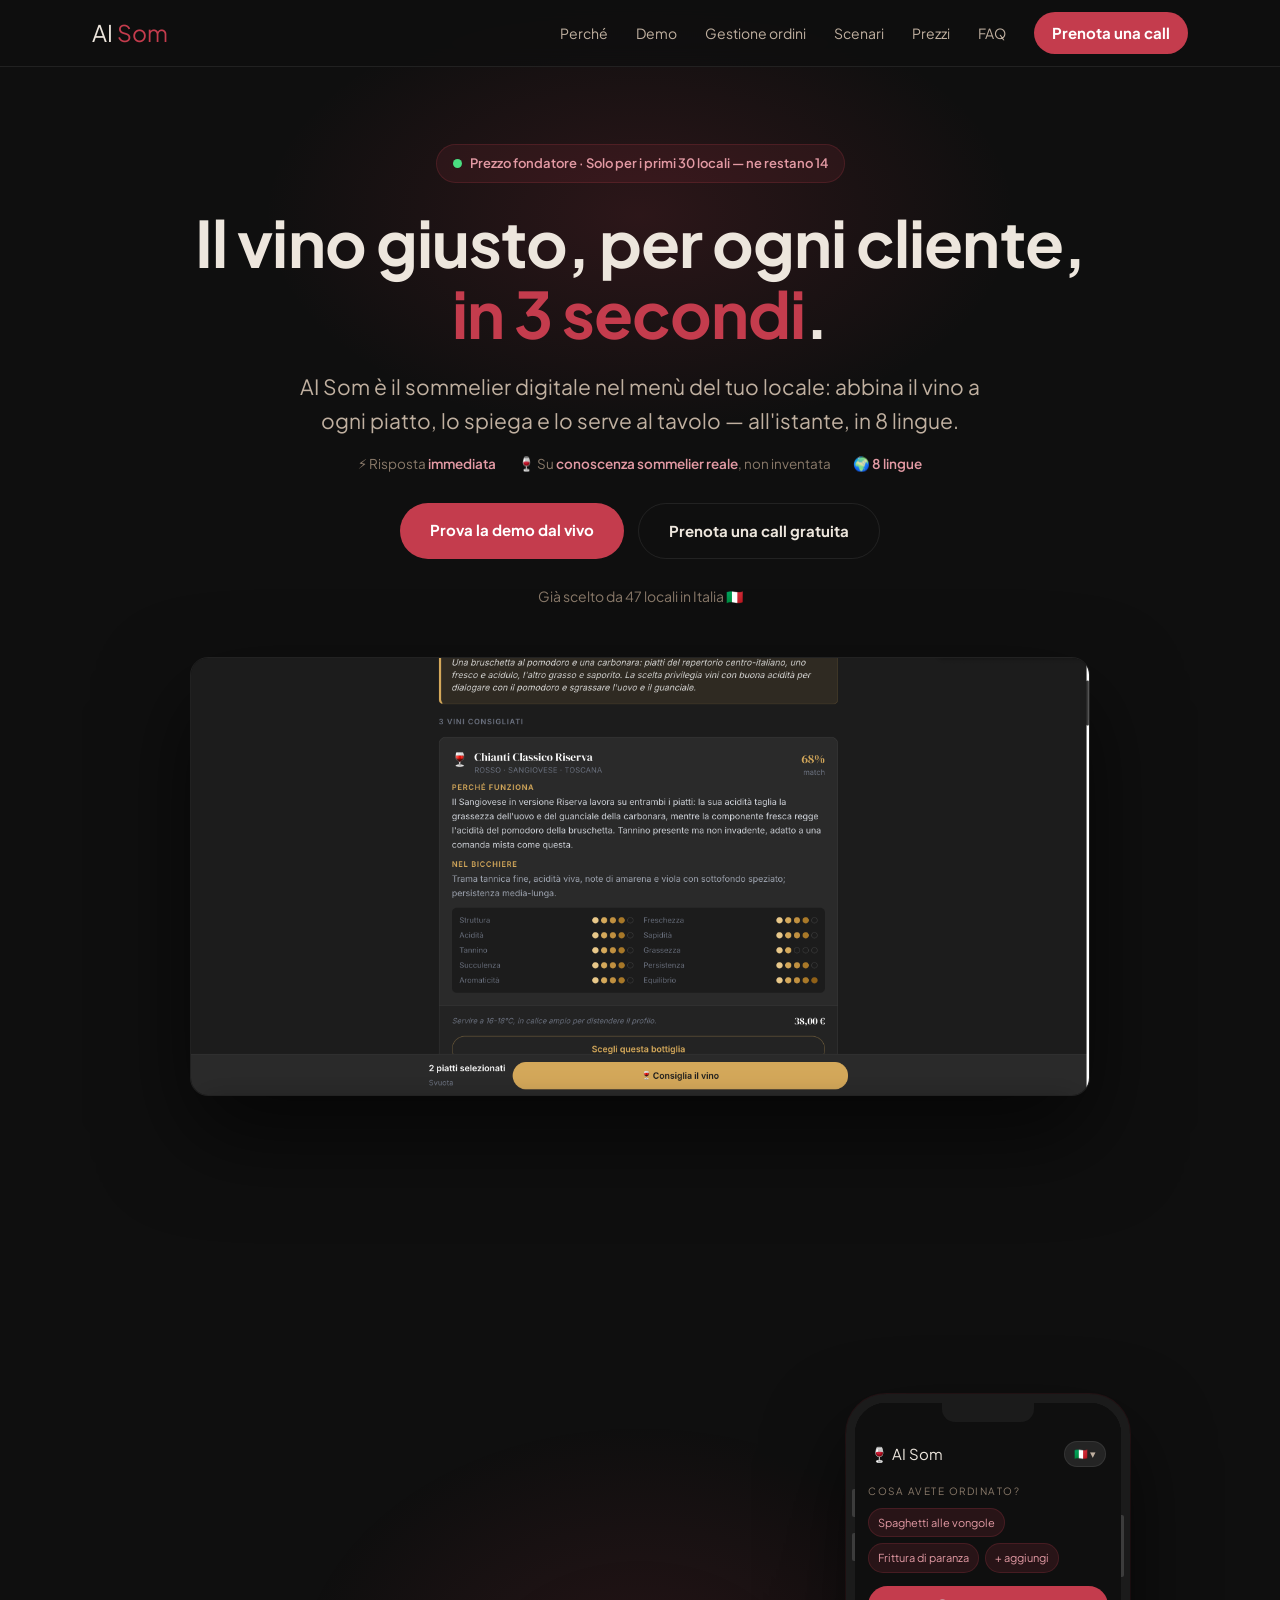
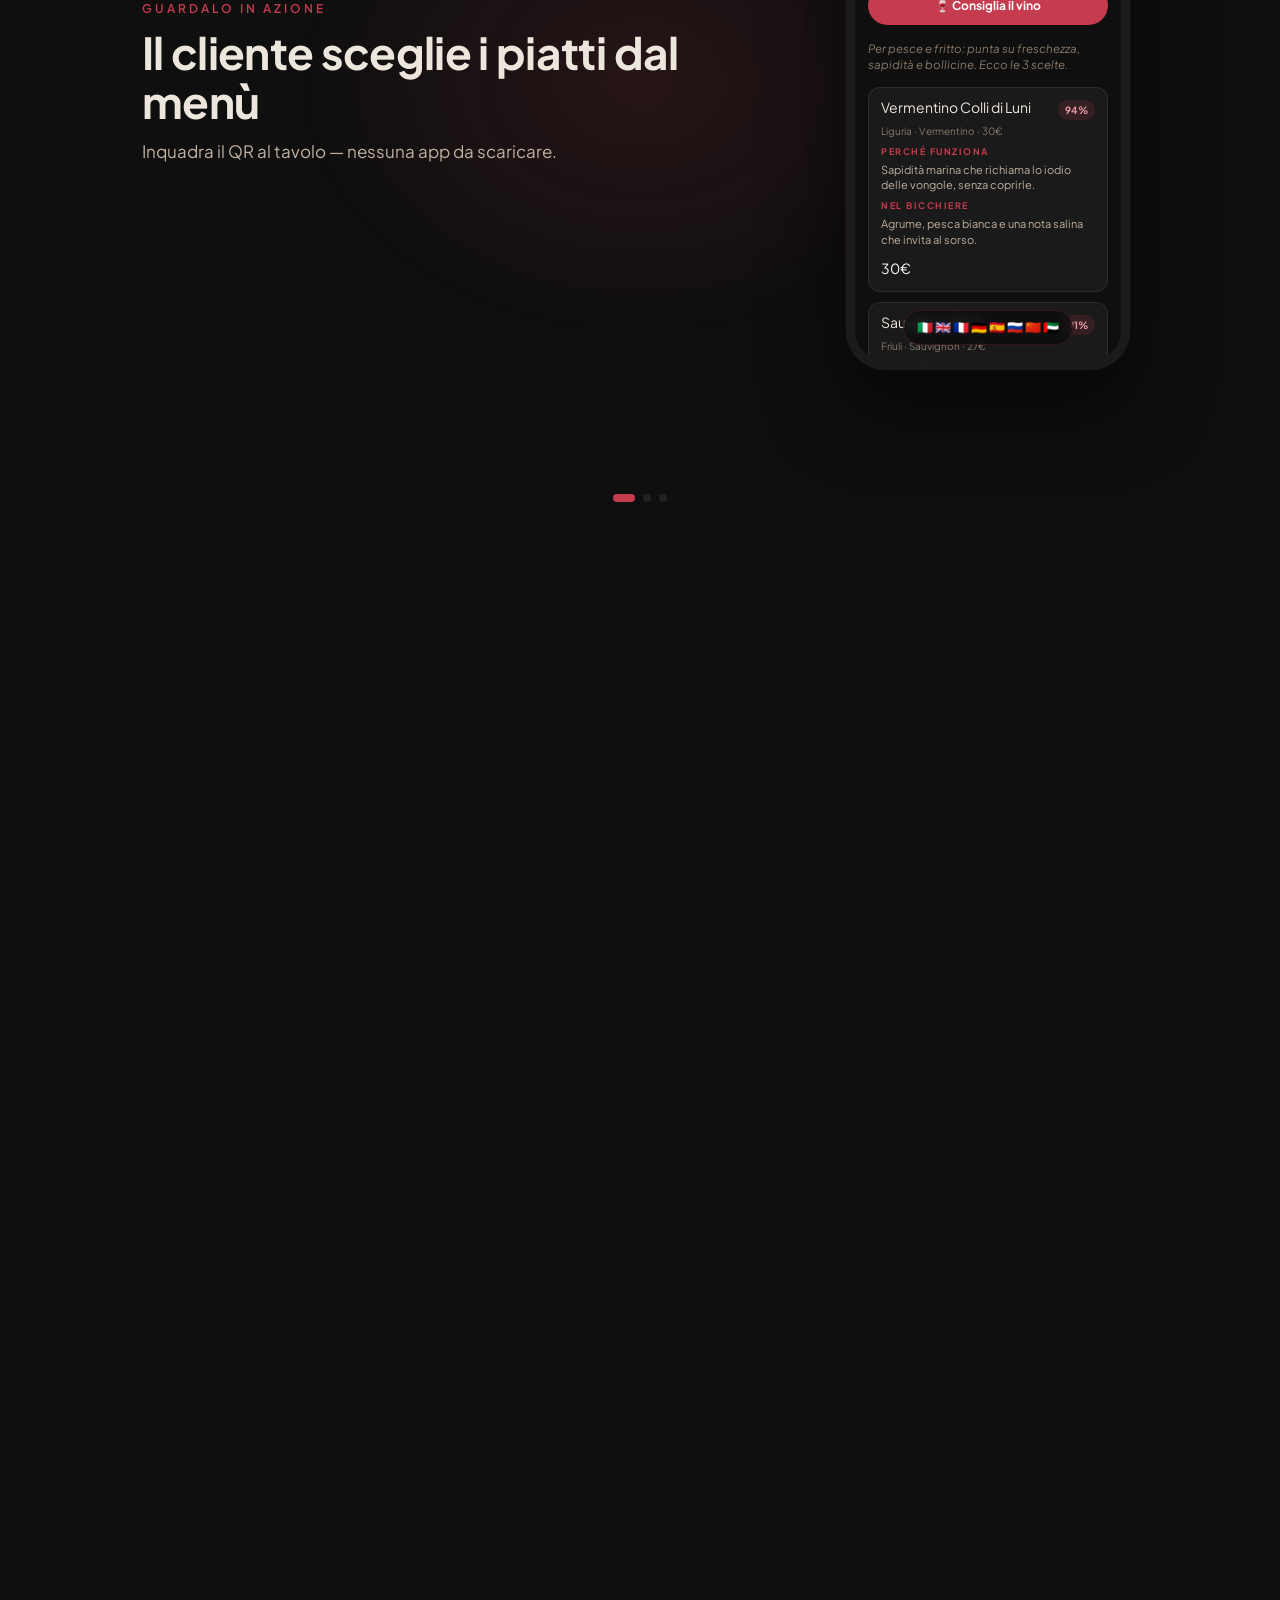
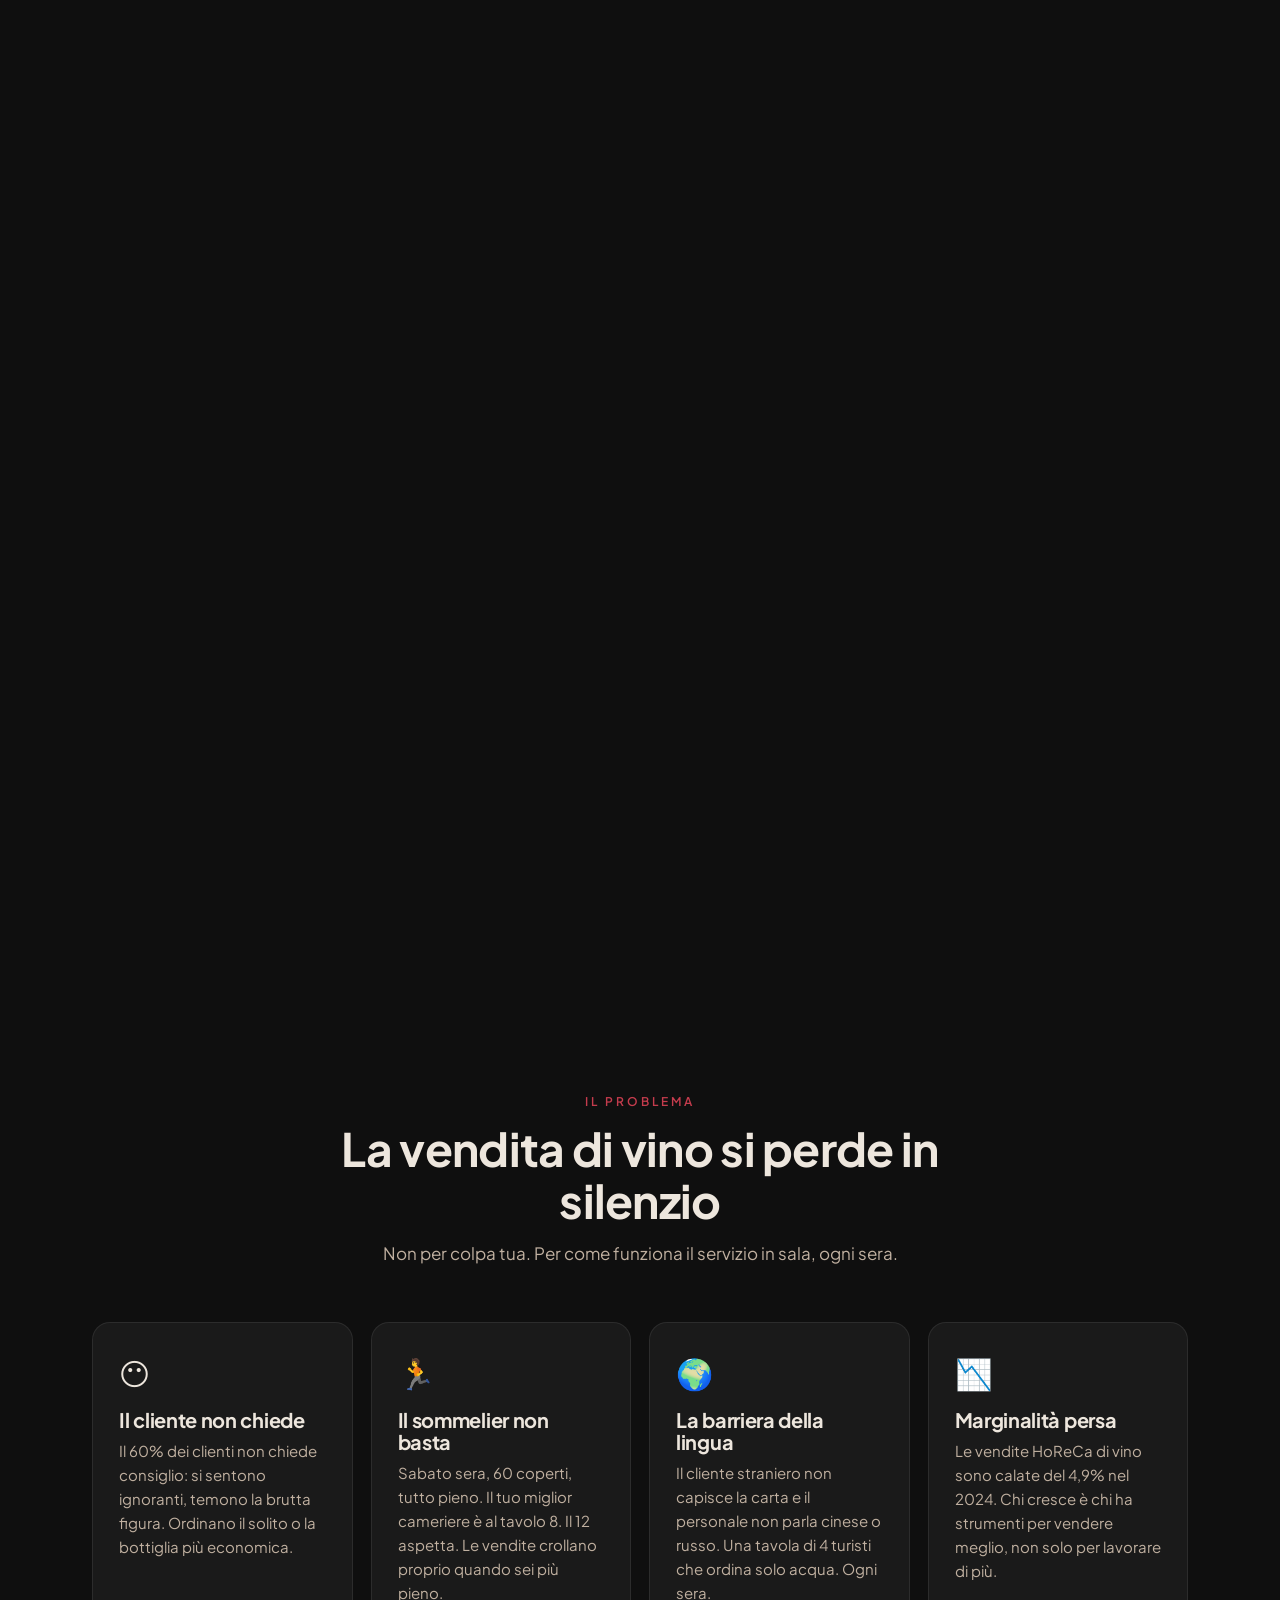
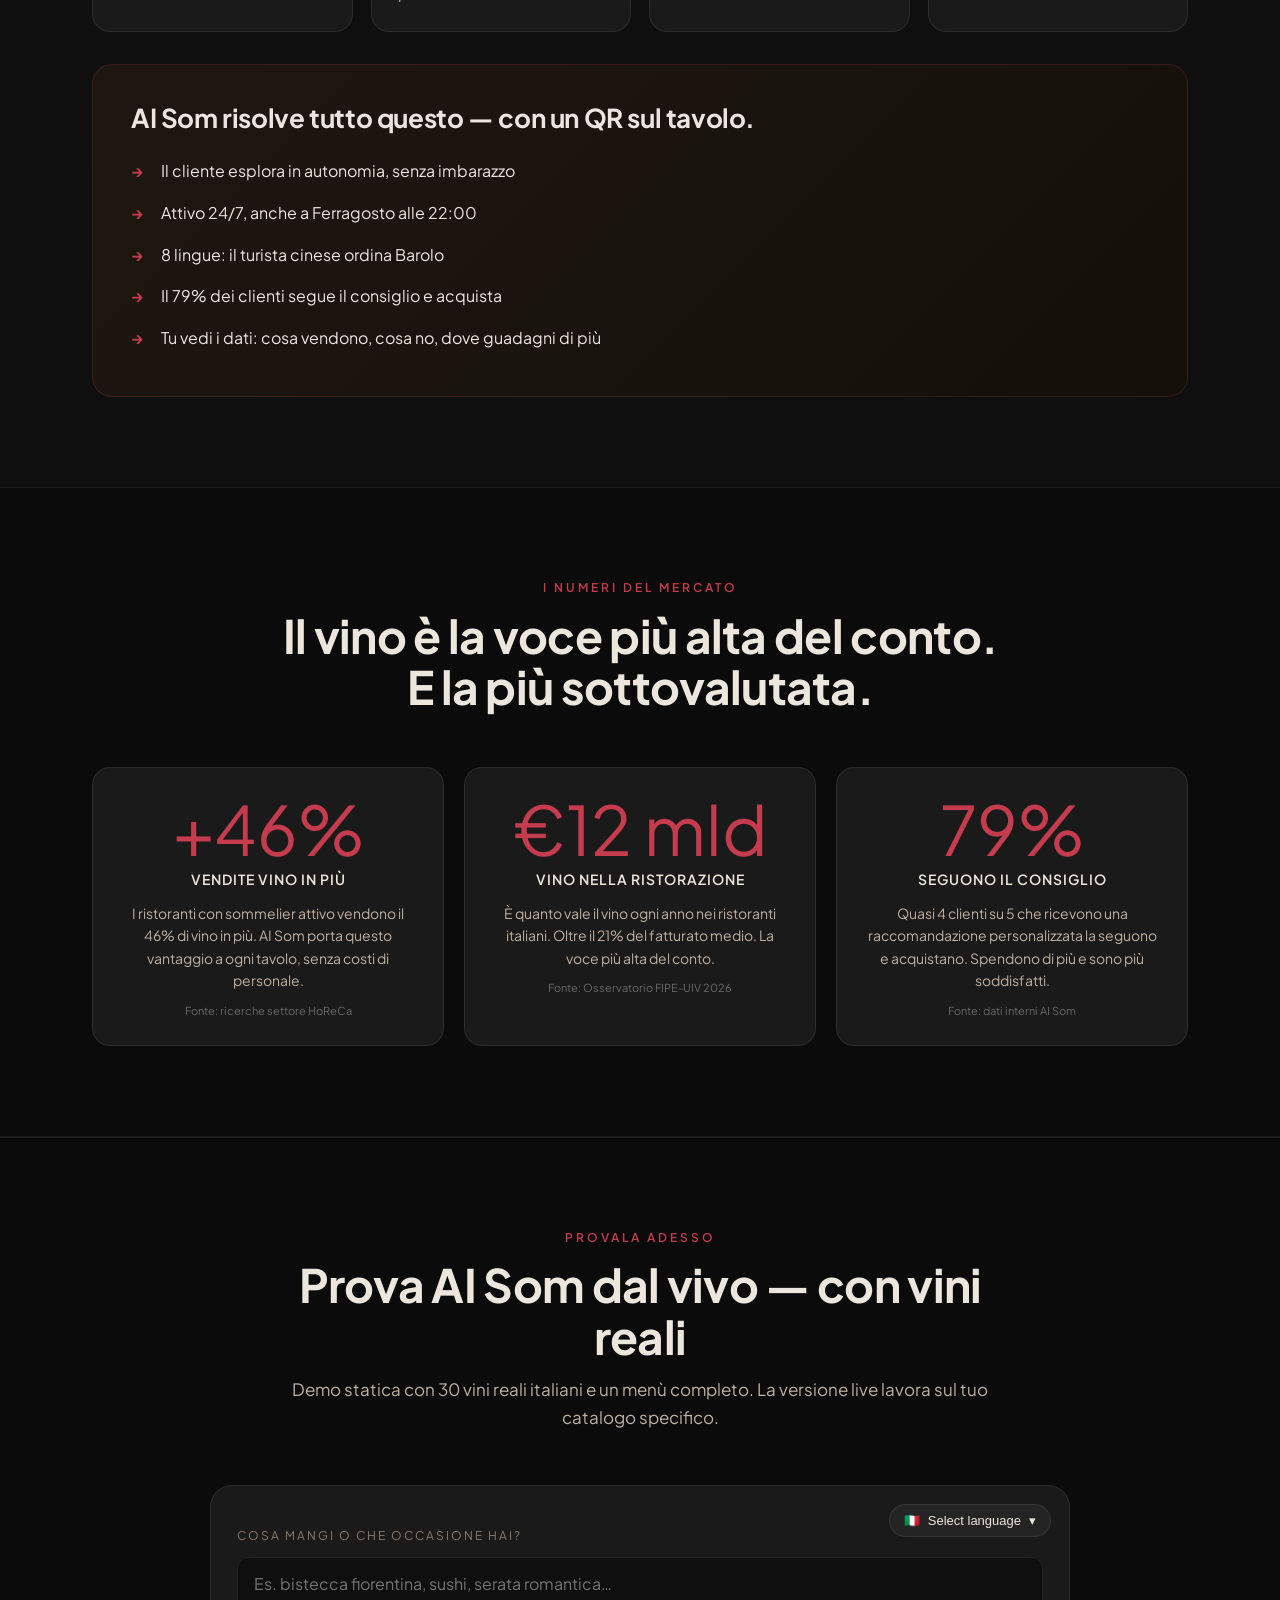
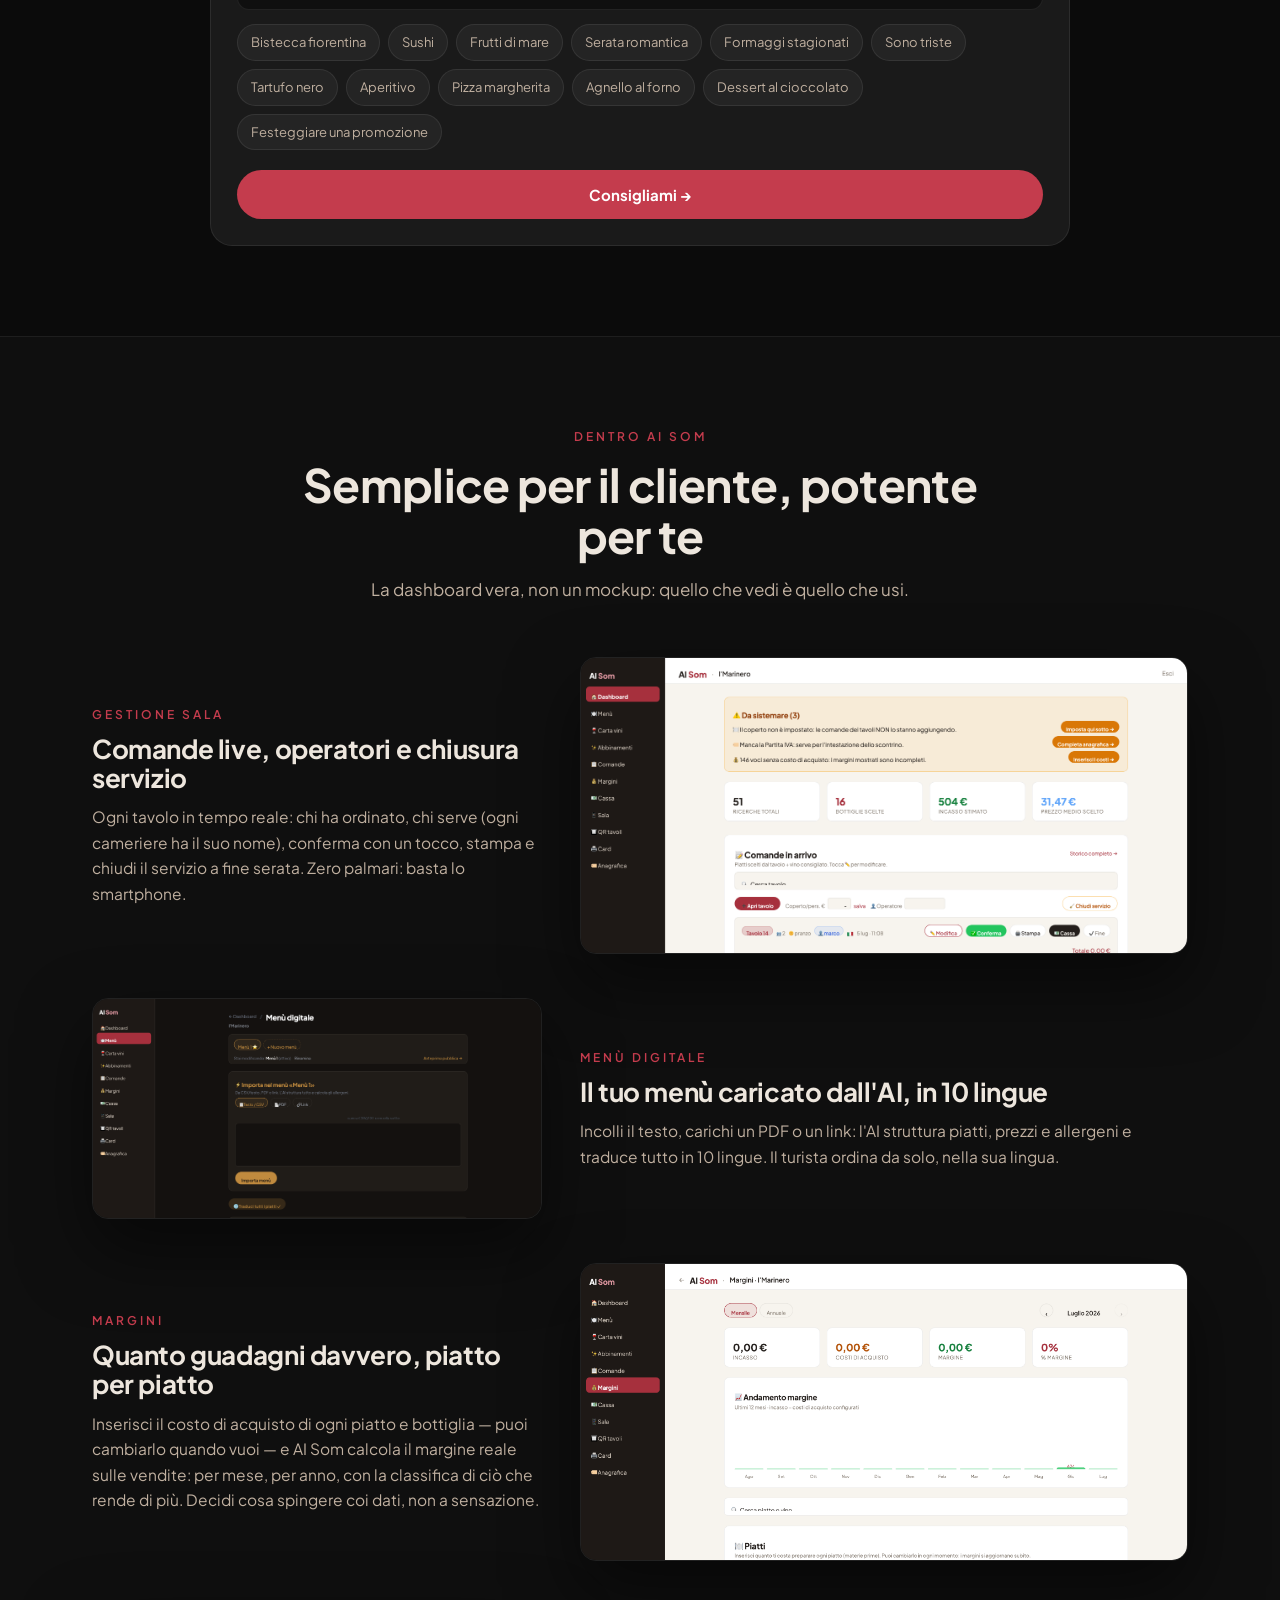
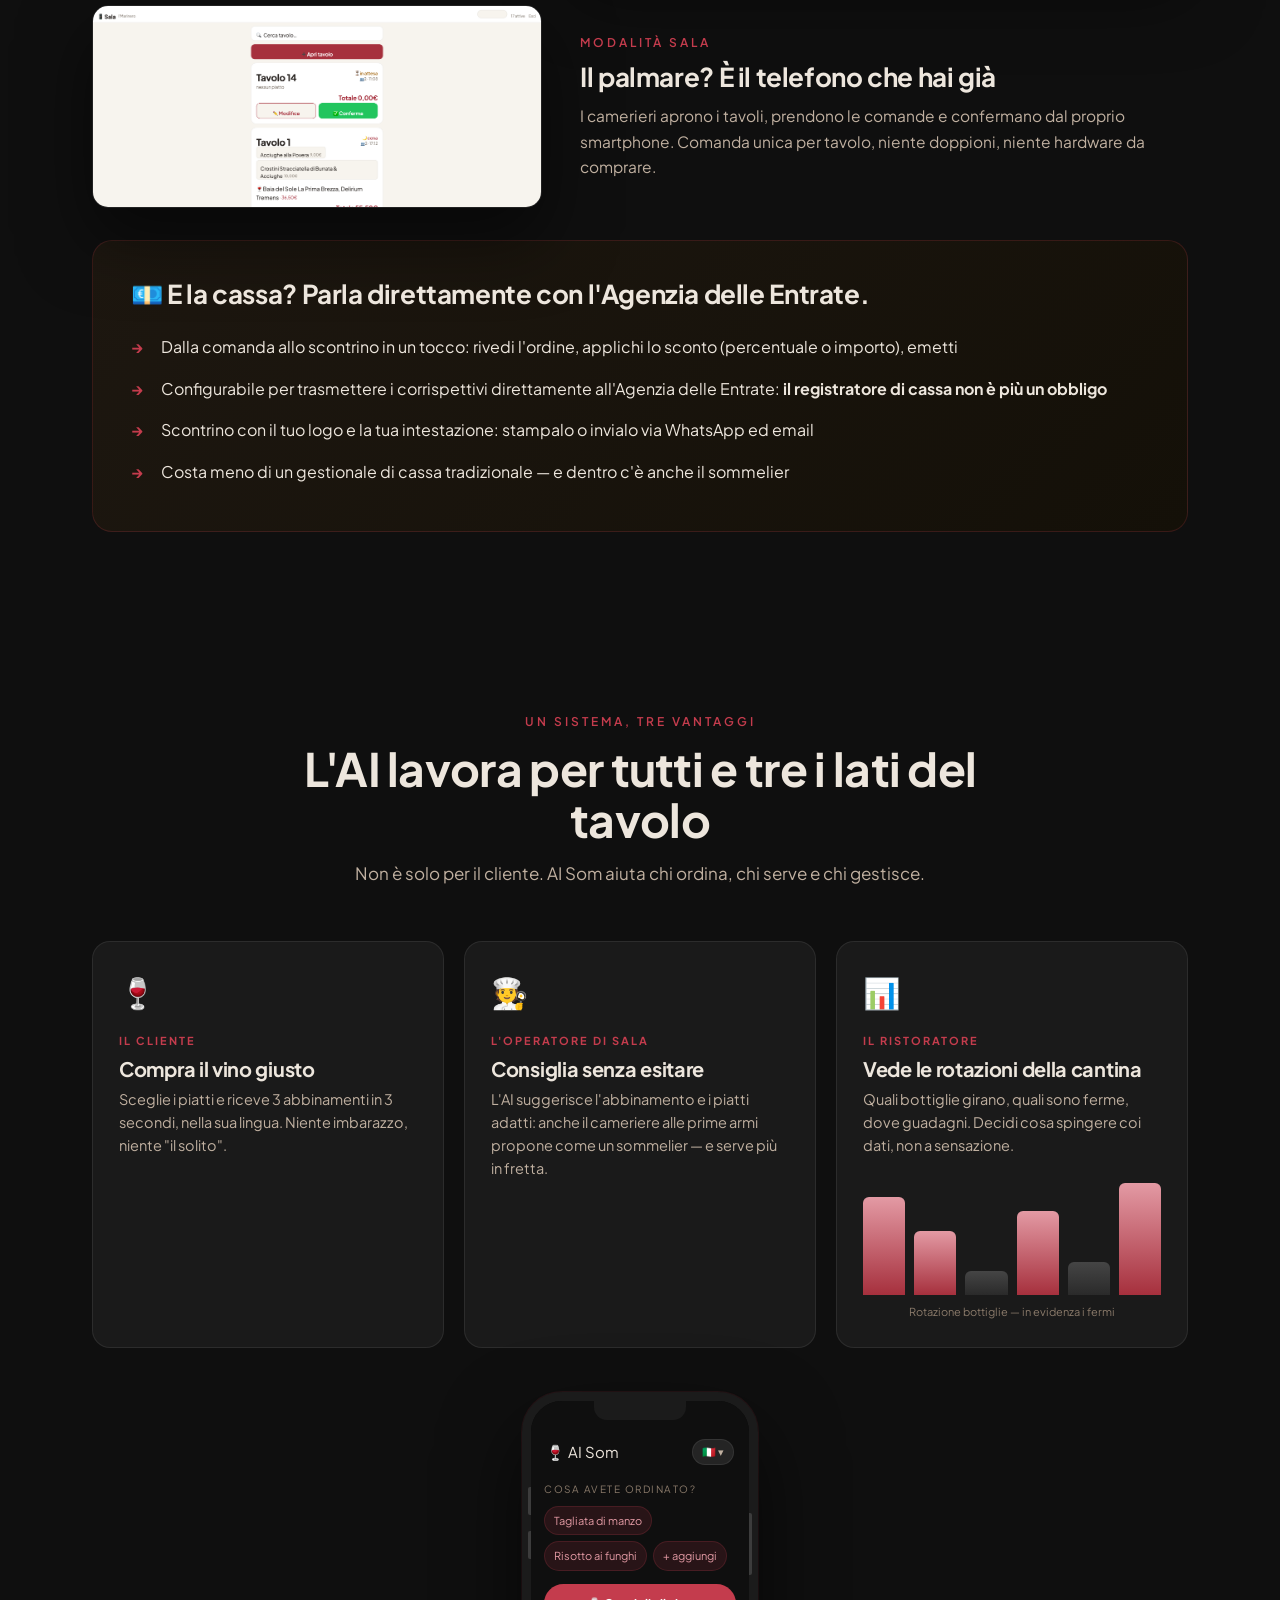
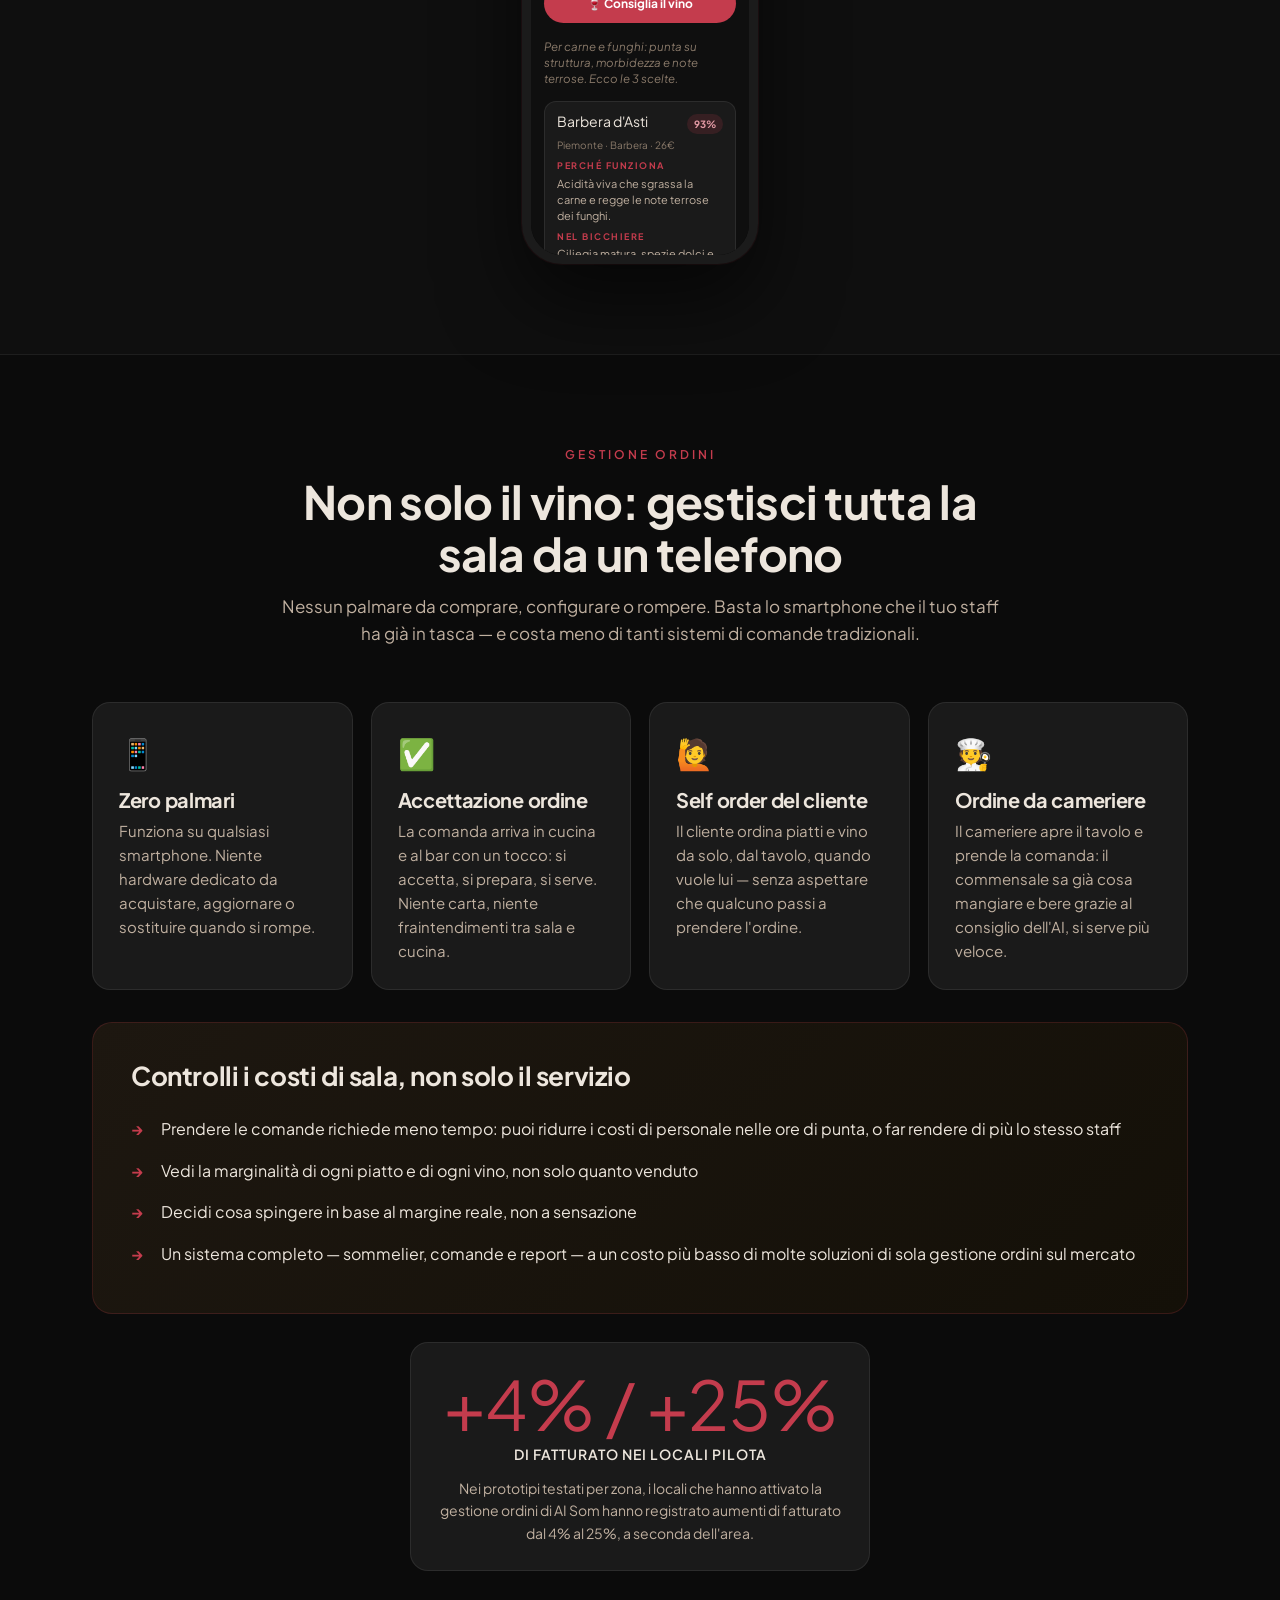
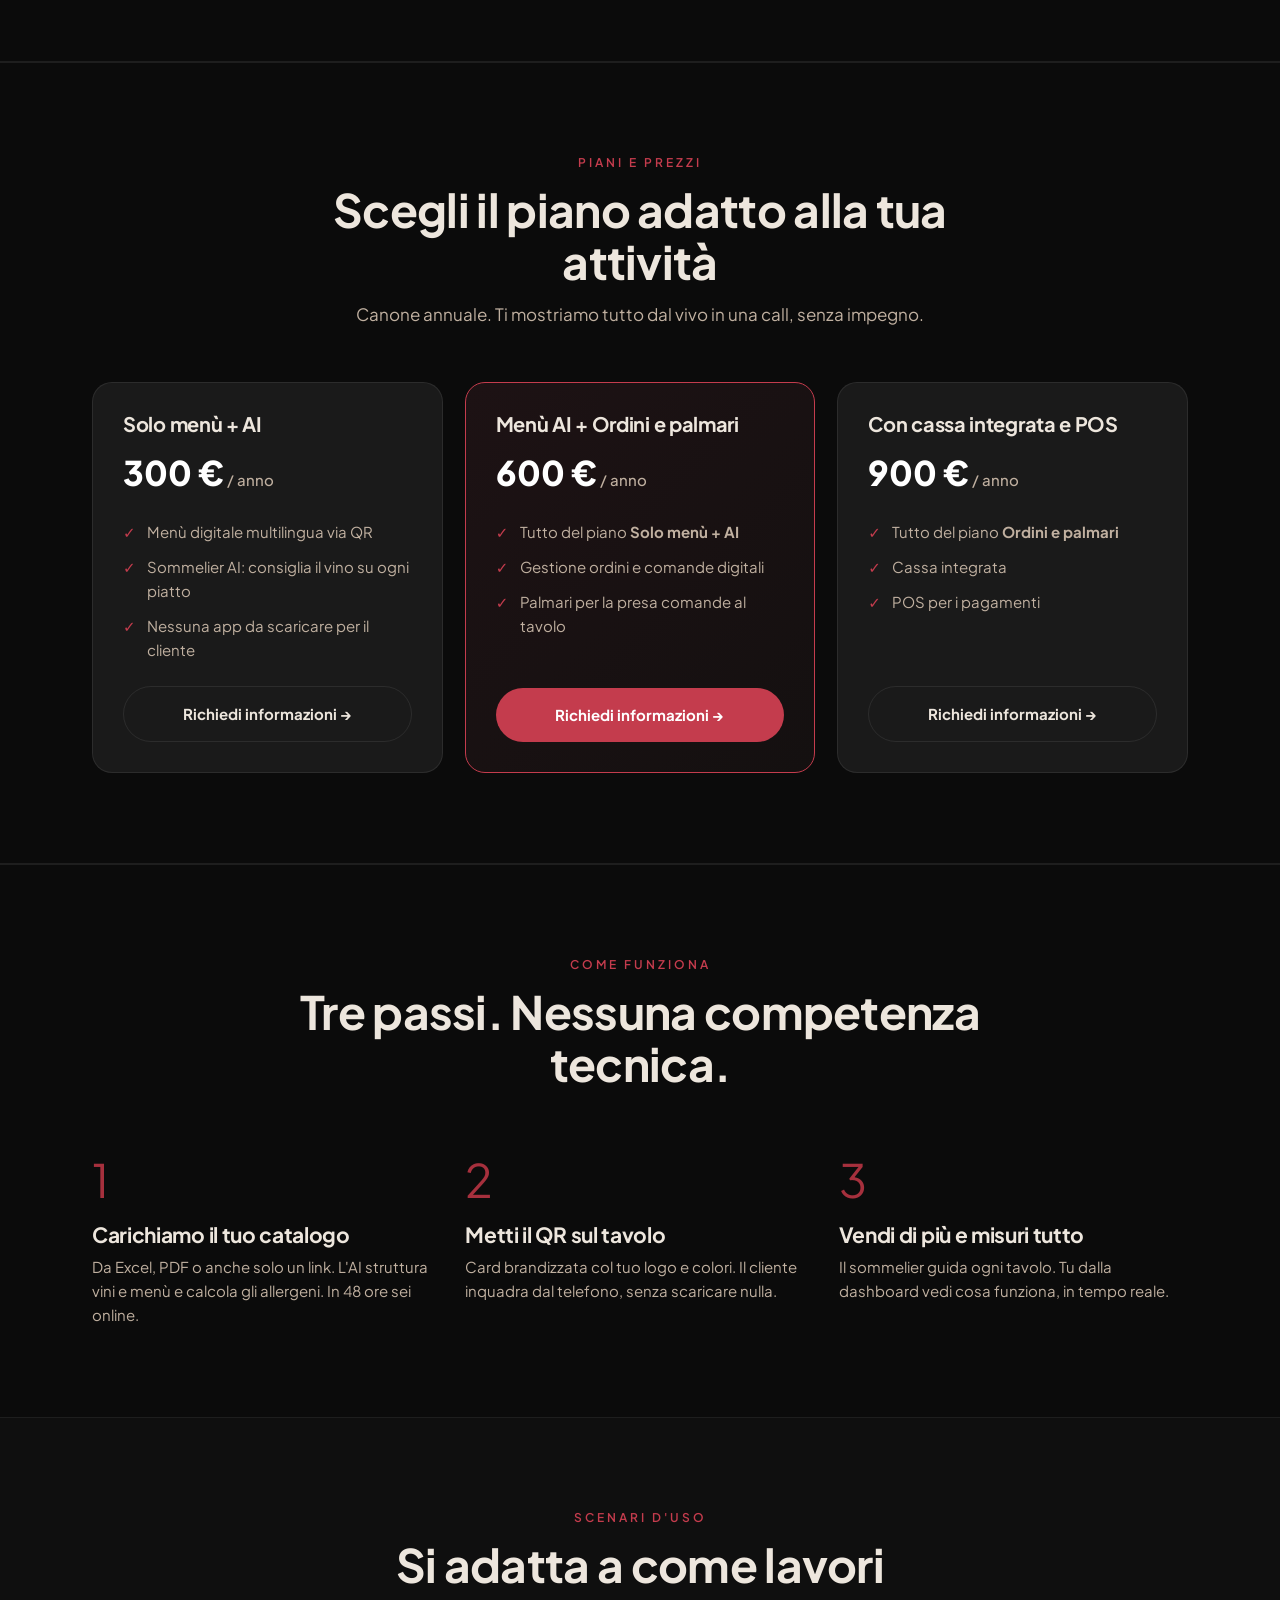
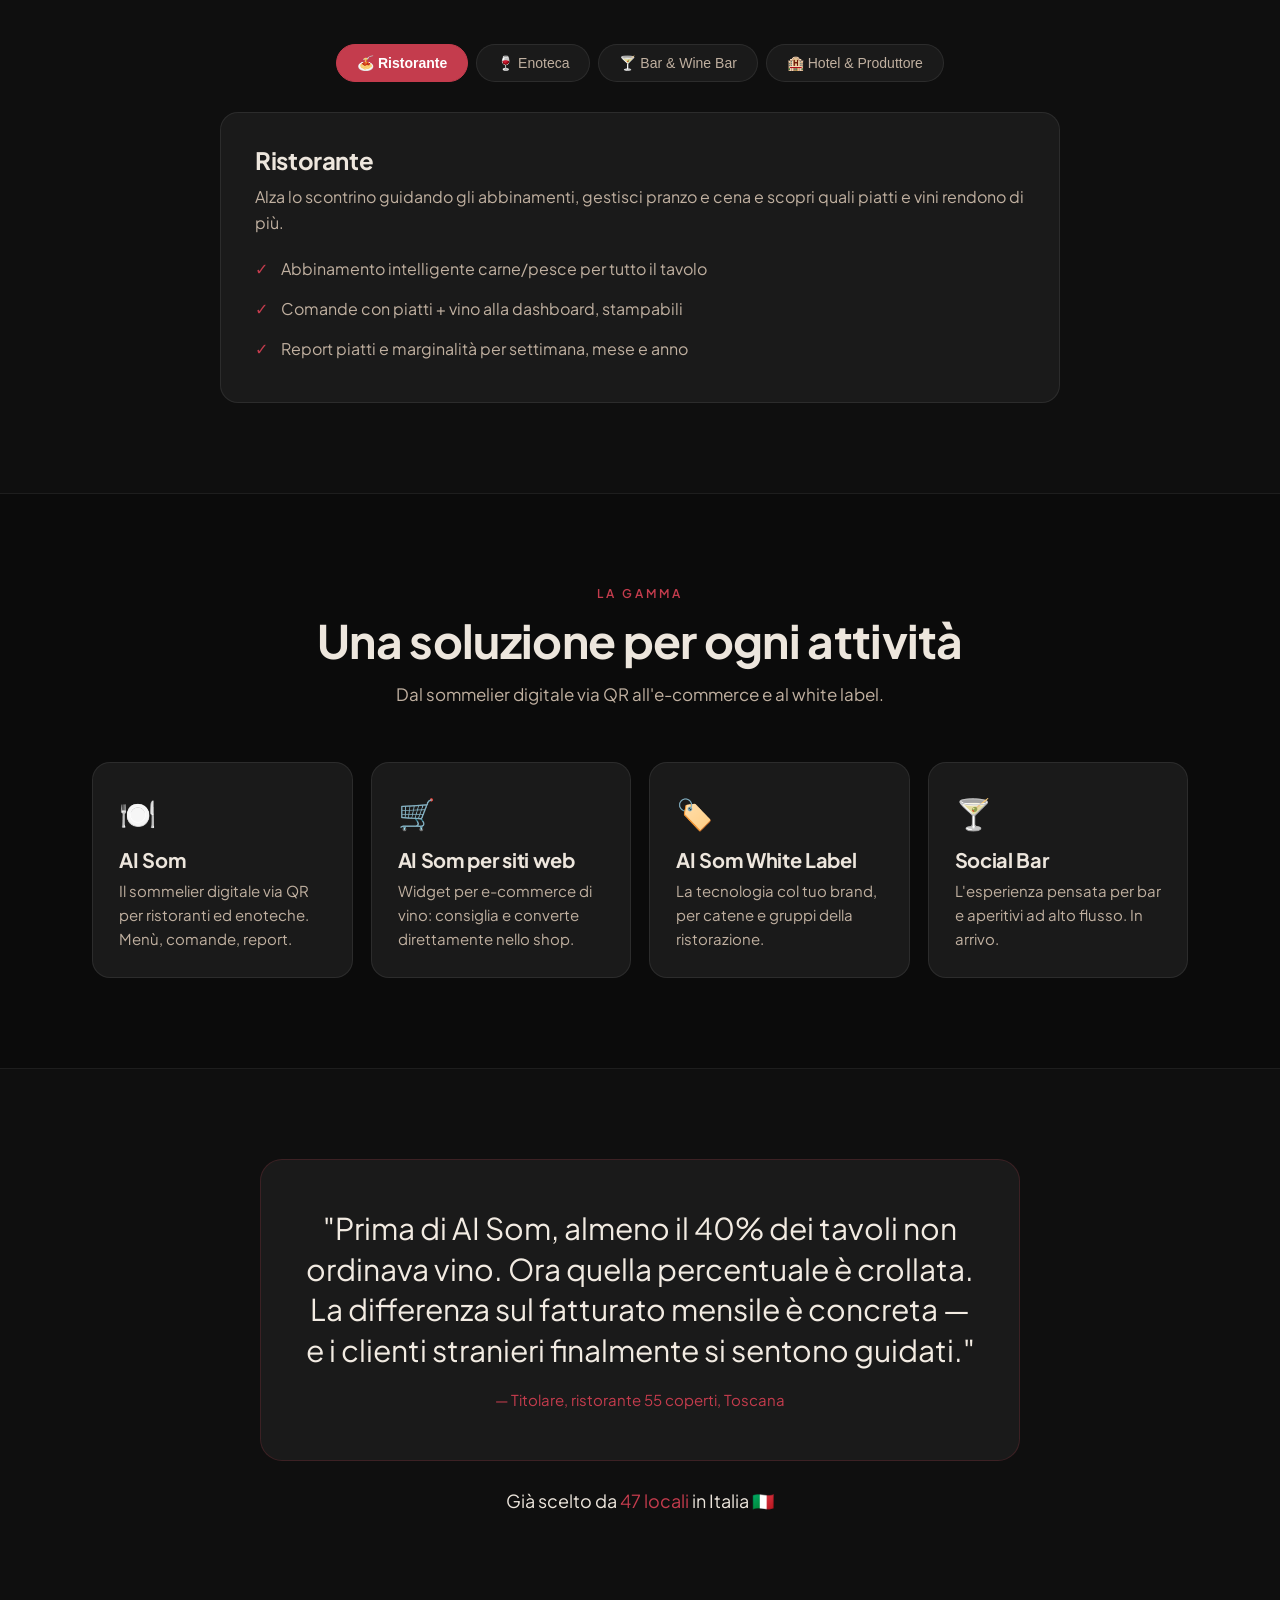
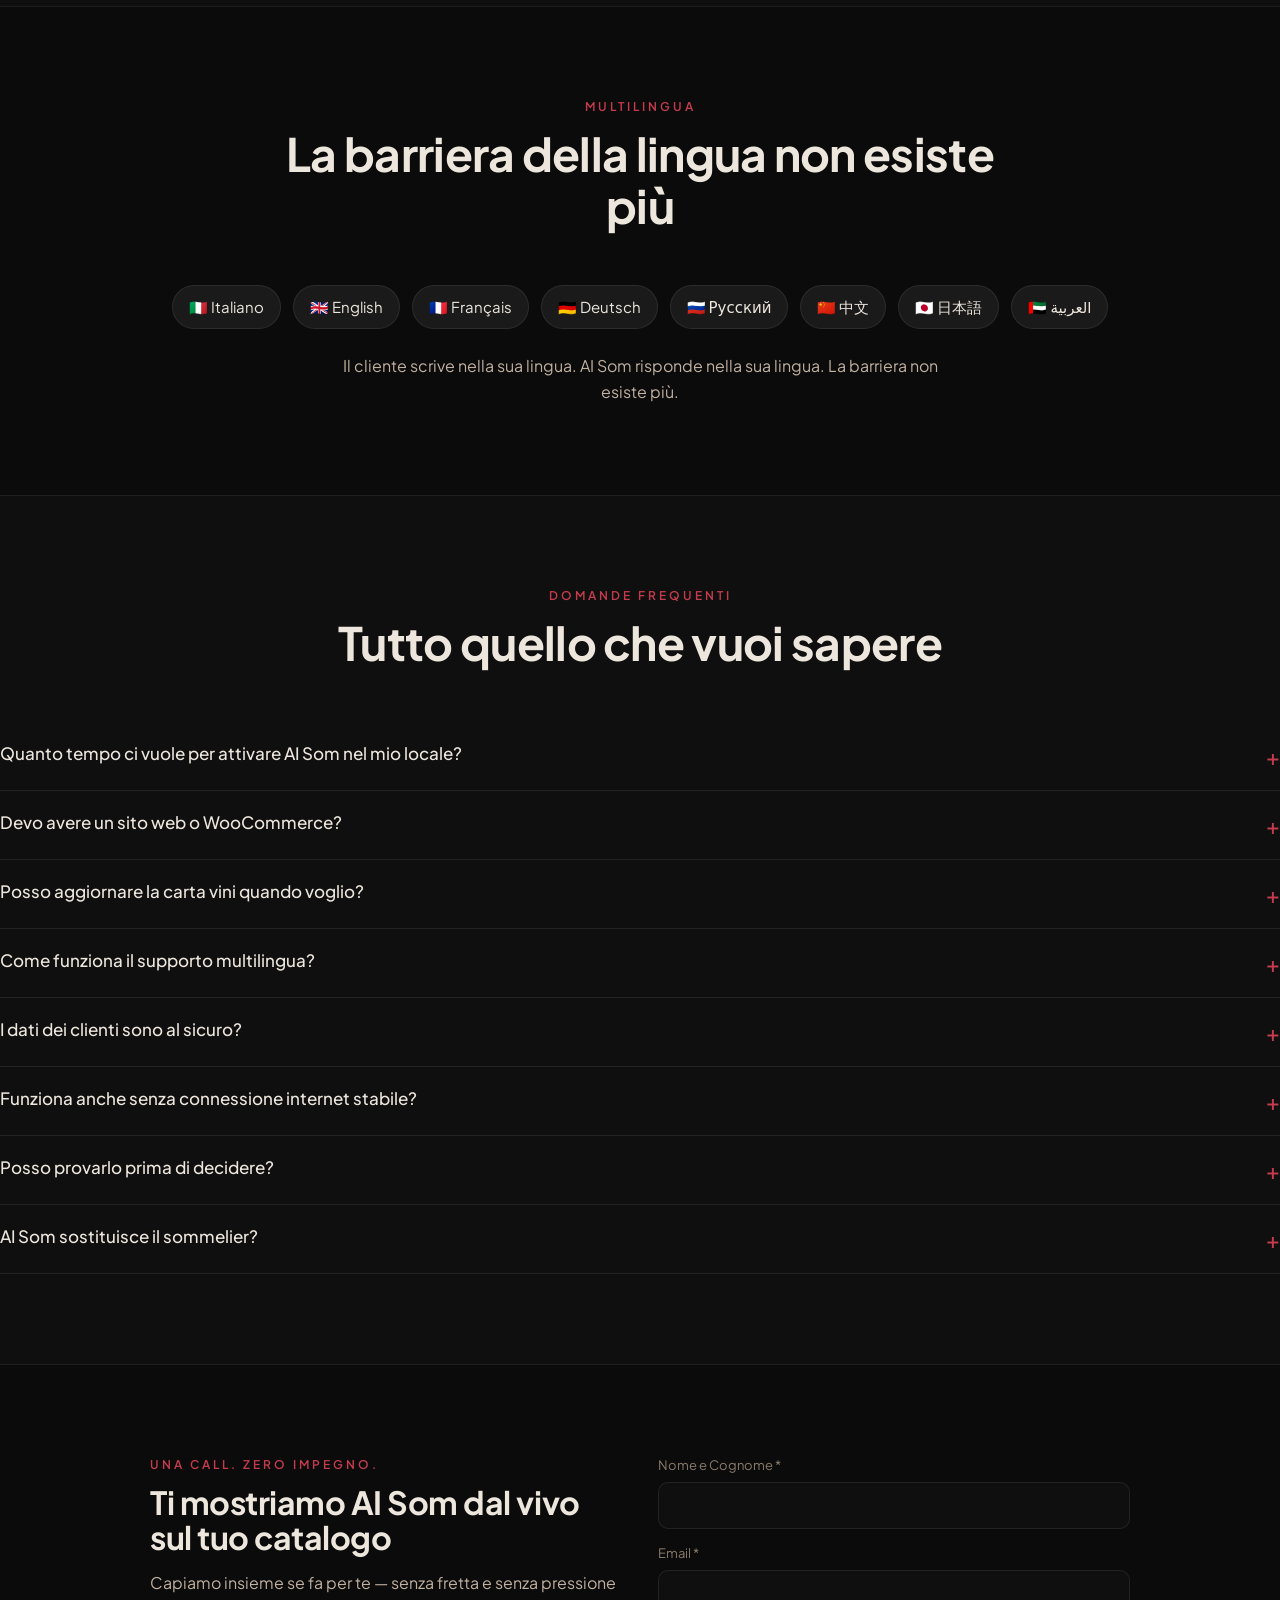
==== commit c4f3eb5b: "feat: prezzi a 3 piani (300/600/900 annui), rimosso checkout self-service" ====
--- a/index.html
+++ b/index.html
@@ -266,6 +266,17 @@
 .offerc p{color:var(--text);font-size:15px}
 .ribbon{display:inline-block;background:var(--copper);color:#fff;font-weight:700;font-size:12px;padding:4px 12px;border-radius:999px}
 .ribbon.ghost{background:transparent;border:1px solid var(--border2);color:var(--copper3)}
+.plans{display:grid;grid-template-columns:repeat(3,1fr);gap:22px;align-items:stretch}
+@media(max-width:900px){.plans{grid-template-columns:1fr}}
+.plan{background:var(--dark2);border:1px solid var(--border);border-radius:20px;padding:30px;display:flex;flex-direction:column}
+.plan.hi{border-color:var(--copper);background:linear-gradient(135deg,#1d1214,#141010)}
+.plan h3{font-size:20px;margin:0 0 6px}
+.plan .price{font-size:34px;font-weight:800;color:#fff;font-family:'Plus Jakarta Sans';margin:4px 0}
+.plan .price span{font-size:15px;font-weight:500;color:var(--text)}
+.plan ul{list-style:none;margin:16px 0 24px;padding:0;display:flex;flex-direction:column;gap:11px}
+.plan ul li{color:var(--text);font-size:15px;padding-left:24px;position:relative}
+.plan ul li:before{content:"✓";position:absolute;left:0;color:var(--copper);font-weight:800}
+.plan .btn{margin-top:auto;text-align:center;width:100%}
 
 footer{border-top:1px solid var(--border);padding:44px 0;color:var(--text2);font-size:14px;text-align:center}
 </style>
@@ -275,13 +286,13 @@
 <nav><div class="wrap">
   <div class="logo">AI <span class="cop">Som</span></div>
   <div class="nlinks">
-    <a href="#problema">Perché</a><a href="#demo">Demo</a><a href="#ordini">Gestione ordini</a><a href="#scenari">Scenari</a><a href="#faq">FAQ</a>
+    <a href="#problema">Perché</a><a href="#demo">Demo</a><a href="#ordini">Gestione ordini</a><a href="#scenari">Scenari</a><a href="#prezzi">Prezzi</a><a href="#faq">FAQ</a>
     <a href="https://cal.eu/ai-som" target="_blank" rel="noopener" class="btn" style="padding:9px 18px">Prenota una call</a>
   </div>
   <button class="burger" id="burger" aria-label="menu"><span></span><span></span><span></span></button>
 </div></nav>
 <div class="drawer" id="drawer">
-  <a href="#problema">Perché AI Som</a><a href="#demo">Prova la demo</a><a href="#ordini">Gestione ordini</a><a href="#scenari">Scenari d'uso</a><a href="#faq">FAQ</a><a href="https://cal.eu/ai-som" target="_blank" rel="noopener" class="cop">Prenota una call →</a>
+  <a href="#problema">Perché AI Som</a><a href="#demo">Prova la demo</a><a href="#ordini">Gestione ordini</a><a href="#scenari">Scenari d'uso</a><a href="#prezzi">Prezzi</a><a href="#faq">FAQ</a><a href="https://cal.eu/ai-som" target="_blank" rel="noopener" class="cop">Prenota una call →</a>
 </div>
 
 <main>
@@ -483,17 +494,40 @@
   </div>
 </div></section>
 
-<!-- FACILE / +90 -->
-<section style="background:#0B0B0B;border-top:1px solid var(--border);border-bottom:1px solid var(--border)"><div class="wrap">
-  <div class="shead"><div class="eyebrow">Facile da attivare</div><h2>Lo fai da solo in pochi minuti — o lo rendiamo su misura</h2></div>
-  <div class="offer">
-    <div class="offerc"><span class="ribbon ghost">Self-service</span><h3>Configurazione guidata</h3><p>Carichi menù e carta (anche da un PDF), l'AI struttura tutto e genera il QR. Una procedura passo-passo: nessuna competenza tecnica, sei online in poche ore.</p>
-      <div style="display:flex;gap:10px;flex-wrap:wrap;margin-top:18px">
-        <a href="https://ai-som-saas.vercel.app/attiva?piano=base" class="btn" style="padding:11px 18px;font-size:14px">Attiva BASE · 90€ + 19,90/mese</a>
-        <a href="https://ai-som-saas.vercel.app/attiva?piano=premium" class="btn btn-ghost" style="padding:11px 18px;font-size:14px">PREMIUM · 300€ + 30/mese</a>
-      </div>
+<!-- PREZZI -->
+<section id="prezzi" style="background:#0B0B0B;border-top:1px solid var(--border);border-bottom:1px solid var(--border)"><div class="wrap">
+  <div class="shead"><div class="eyebrow">Piani e prezzi</div><h2>Scegli il piano adatto alla tua attività</h2><p>Canone annuale. Ti mostriamo tutto dal vivo in una call, senza impegno.</p></div>
+  <div class="plans">
+    <div class="plan">
+      <h3>Solo menù + AI</h3>
+      <div class="price">300 €<span> / anno</span></div>
+      <ul>
+        <li>Menù digitale multilingua via QR</li>
+        <li>Sommelier AI: consiglia il vino su ogni piatto</li>
+        <li>Nessuna app da scaricare per il cliente</li>
+      </ul>
+      <a href="#contatti" class="btn btn-ghost">Richiedi informazioni →</a>
     </div>
-    <div class="offerc hi"><span class="ribbon">+90€ una tantum</span><h3>Il tuo menù QR, reso interattivo</h3><p>Hai già un menù QR brandizzato o fatto su misura? Lo trasformiamo nel sommelier interattivo di AI Som — il tuo design, la nostra intelligenza dentro. Un servizio che oggi <b>non esiste sul mercato</b>.</p></div>
+    <div class="plan hi">
+      <h3>Menù AI + Ordini e palmari</h3>
+      <div class="price">600 €<span> / anno</span></div>
+      <ul>
+        <li>Tutto del piano <b>Solo menù + AI</b></li>
+        <li>Gestione ordini e comande digitali</li>
+        <li>Palmari per la presa comande al tavolo</li>
+      </ul>
+      <a href="#contatti" class="btn">Richiedi informazioni →</a>
+    </div>
+    <div class="plan">
+      <h3>Con cassa integrata e POS</h3>
+      <div class="price">900 €<span> / anno</span></div>
+      <ul>
+        <li>Tutto del piano <b>Ordini e palmari</b></li>
+        <li>Cassa integrata</li>
+        <li>POS per i pagamenti</li>
+      </ul>
+      <a href="#contatti" class="btn btn-ghost">Richiedi informazioni →</a>
+    </div>
   </div>
 </div></section>
 
@@ -524,7 +558,7 @@
 
 <!-- PRODOTTI -->
 <section style="background:#0B0B0B;border-top:1px solid var(--border);border-bottom:1px solid var(--border)"><div class="wrap">
-  <div class="shead"><div class="eyebrow">La gamma</div><h2>Una soluzione per ogni attività</h2><p>Preventivo su misura — nessun prezzo standard.</p></div>
+  <div class="shead"><div class="eyebrow">La gamma</div><h2>Una soluzione per ogni attività</h2><p>Dal sommelier digitale via QR all'e-commerce e al white label.</p></div>
   <div class="g4">
     <div class="card"><div class="ico">🍽️</div><h3>AI Som</h3><p>Il sommelier digitale via QR per ristoranti ed enoteche. Menù, comande, report.</p></div>
     <div class="card"><div class="ico">🛒</div><h3>AI Som per siti web</h3><p>Widget per e-commerce di vino: consiglia e converte direttamente nello shop.</p></div>
@@ -567,7 +601,7 @@
       <ul>
         <li>Demo live con i tuoi vini reali</li>
         <li>Analisi del tuo contesto specifico</li>
-        <li>Preventivo su misura, senza prezzi standard</li>
+        <li>Ti aiutiamo a scegliere il piano adatto</li>
         <li>Risposta garantita entro 24 ore</li>
         <li>Nessun obbligo di acquisto</li>
       </ul>
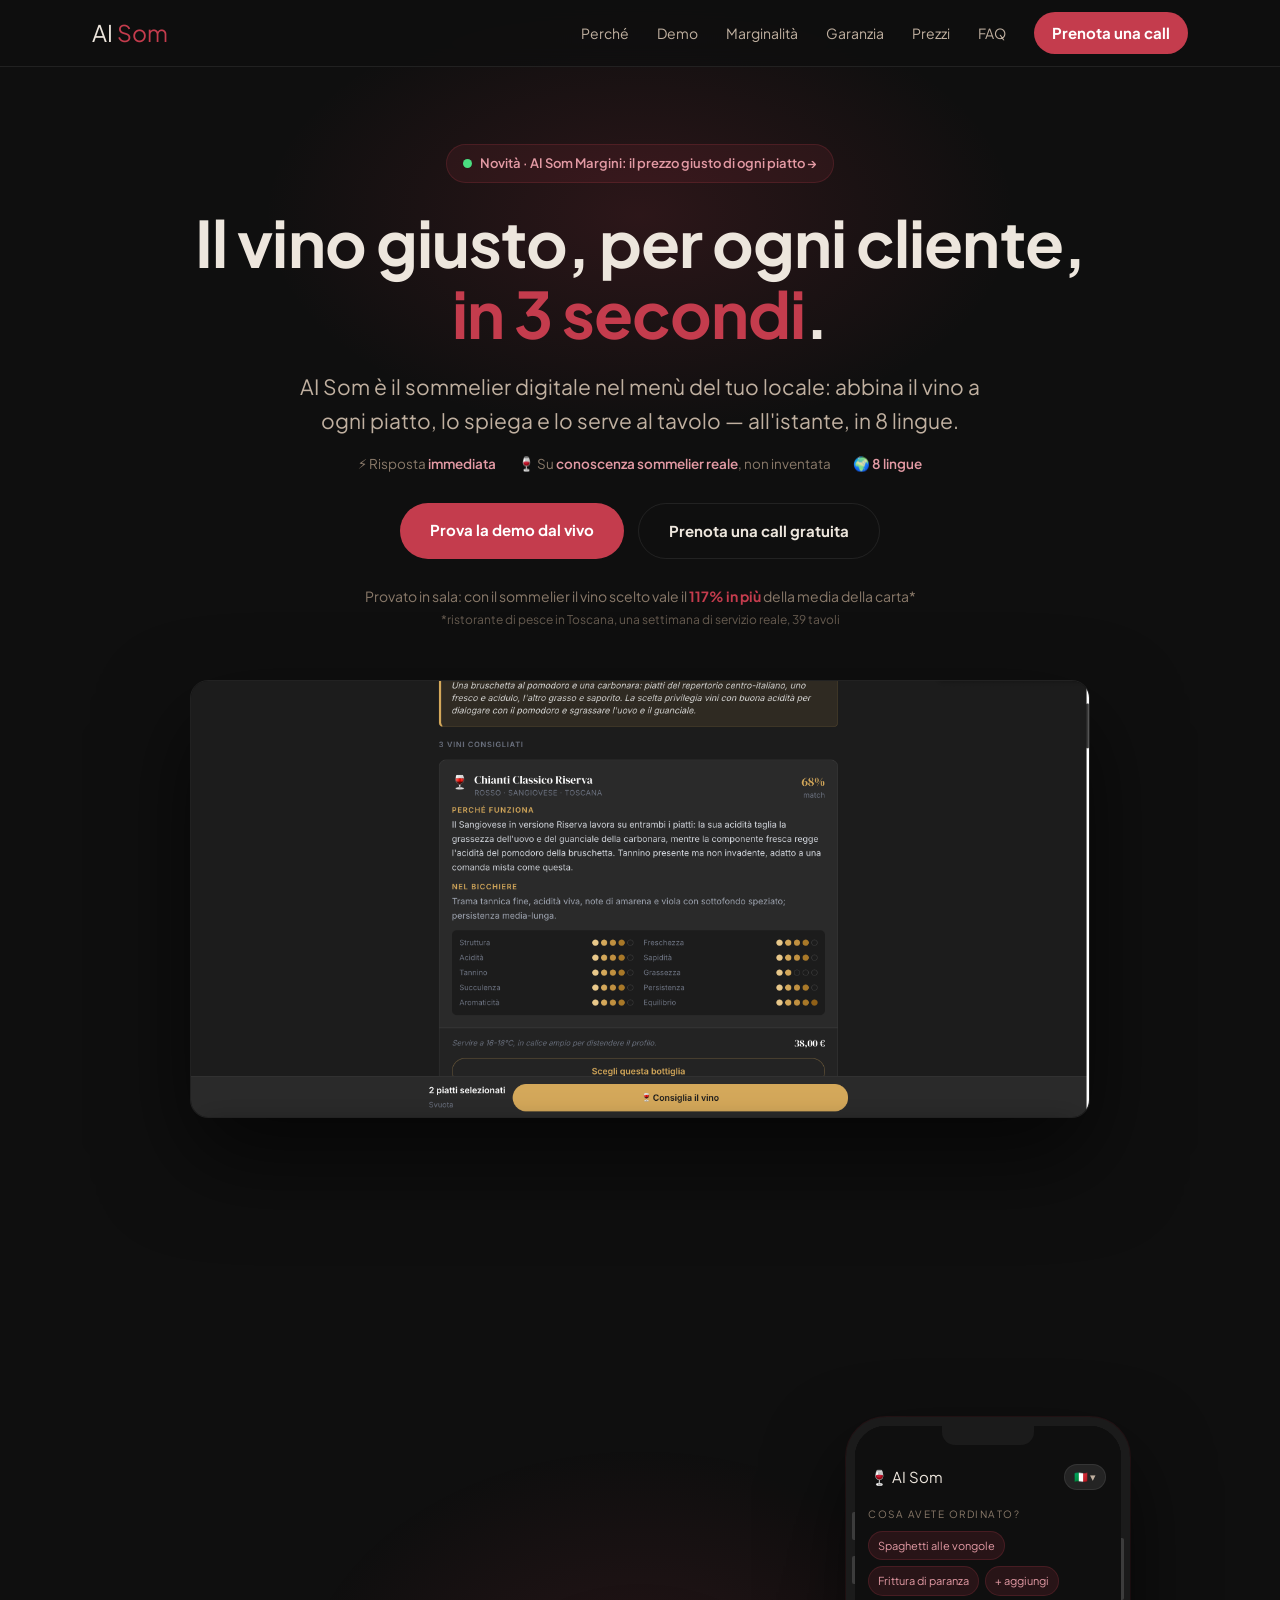
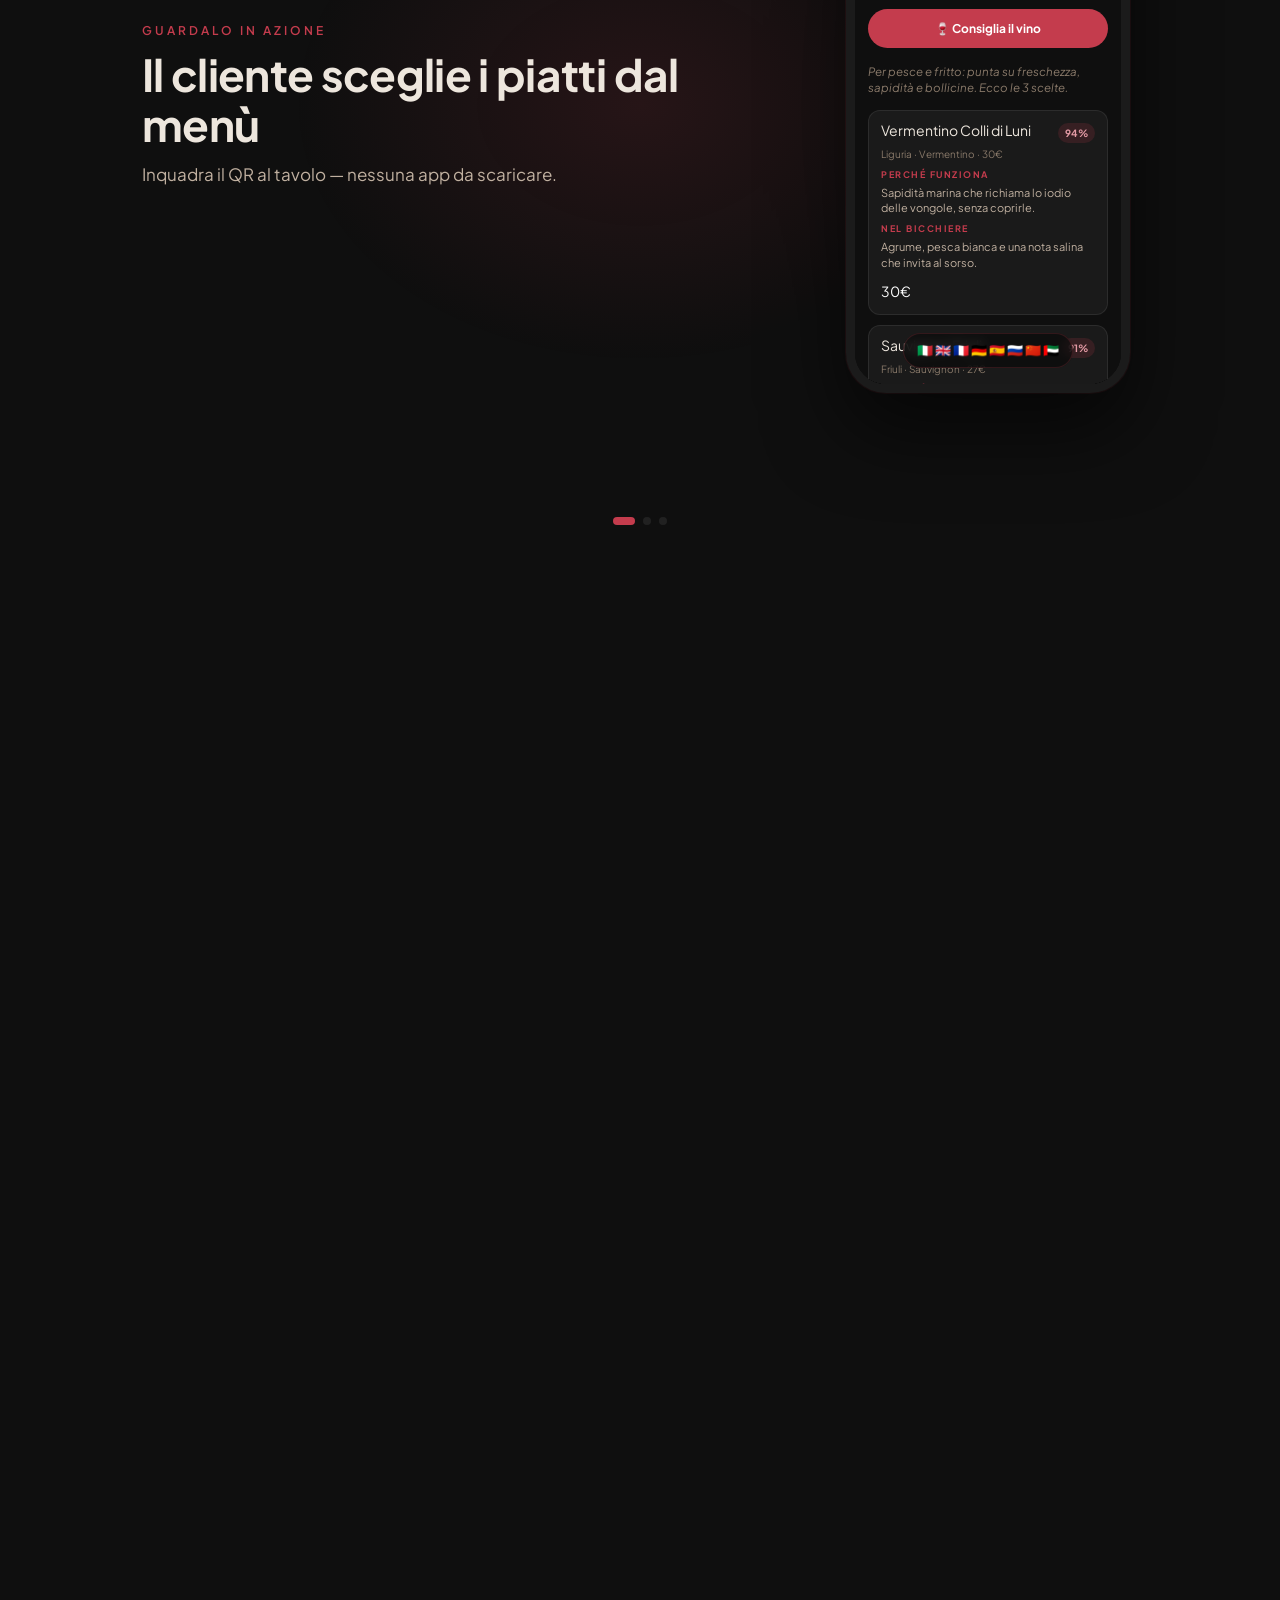
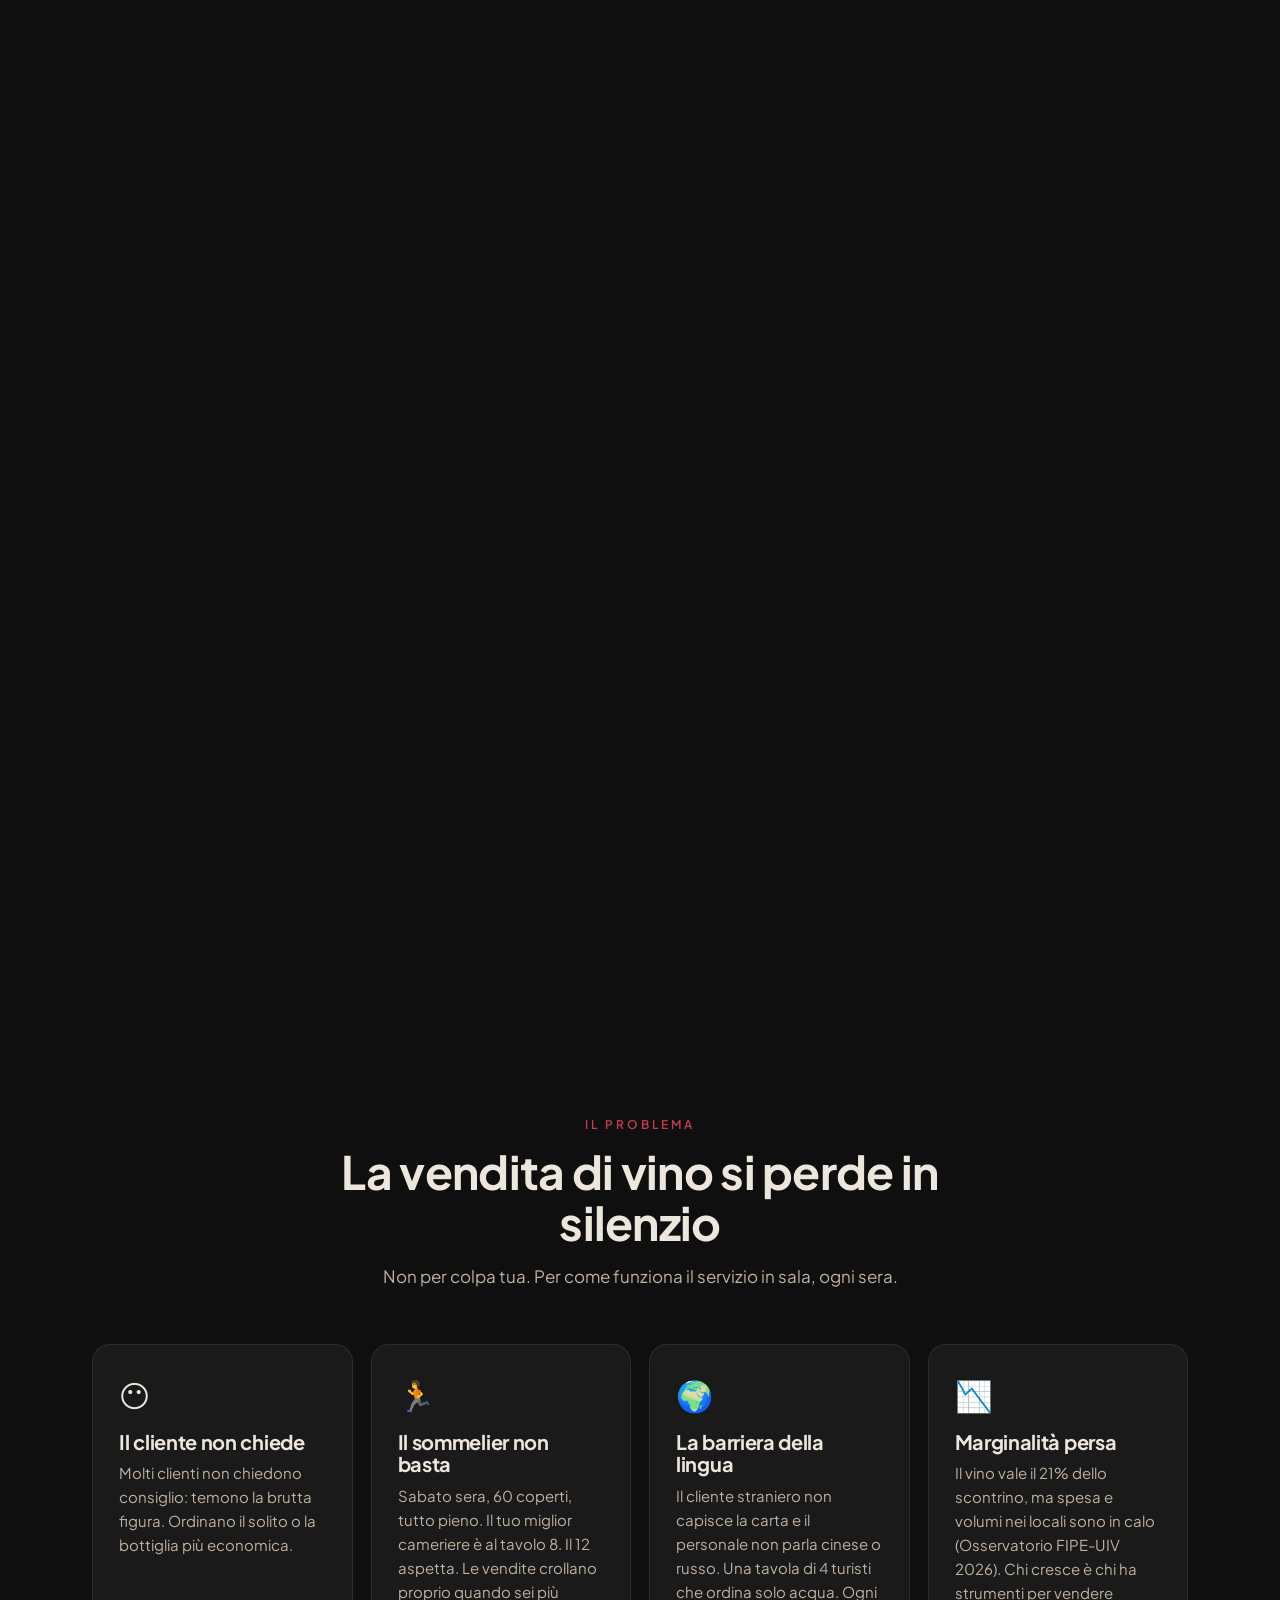
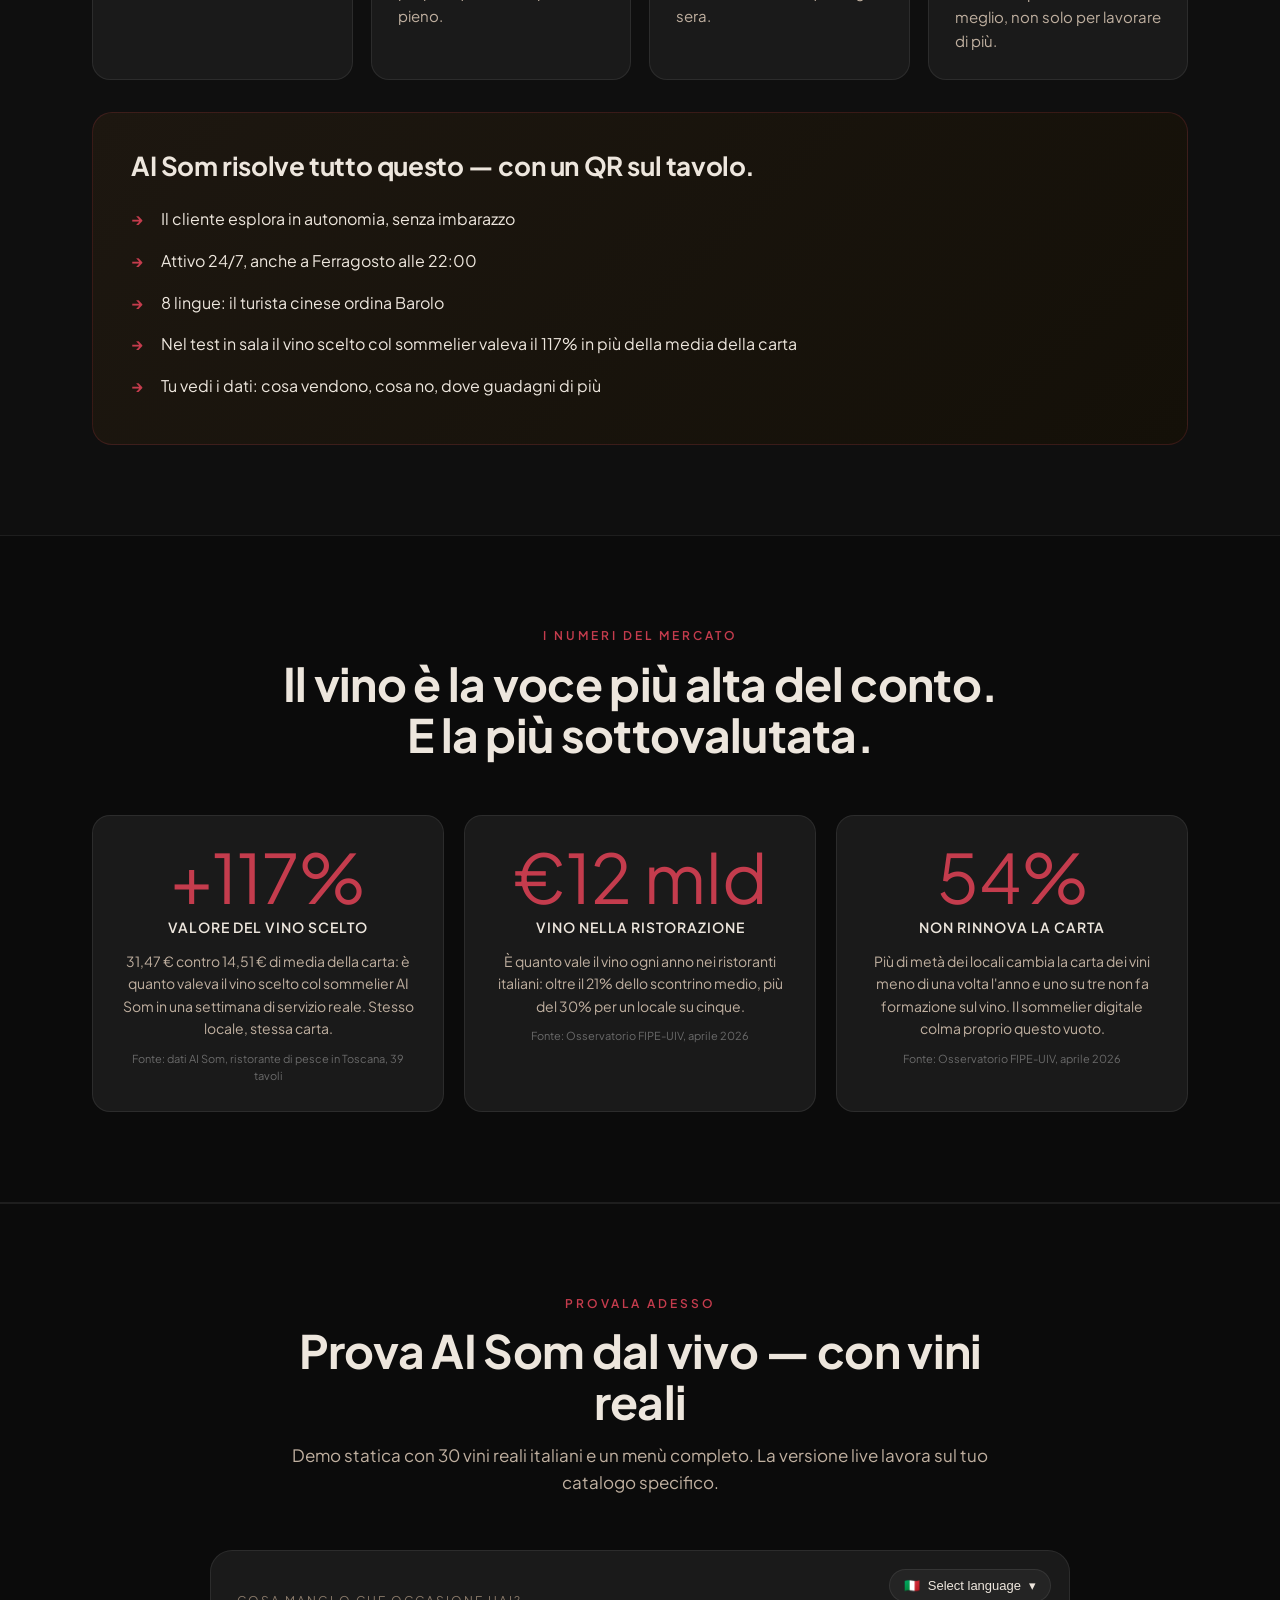
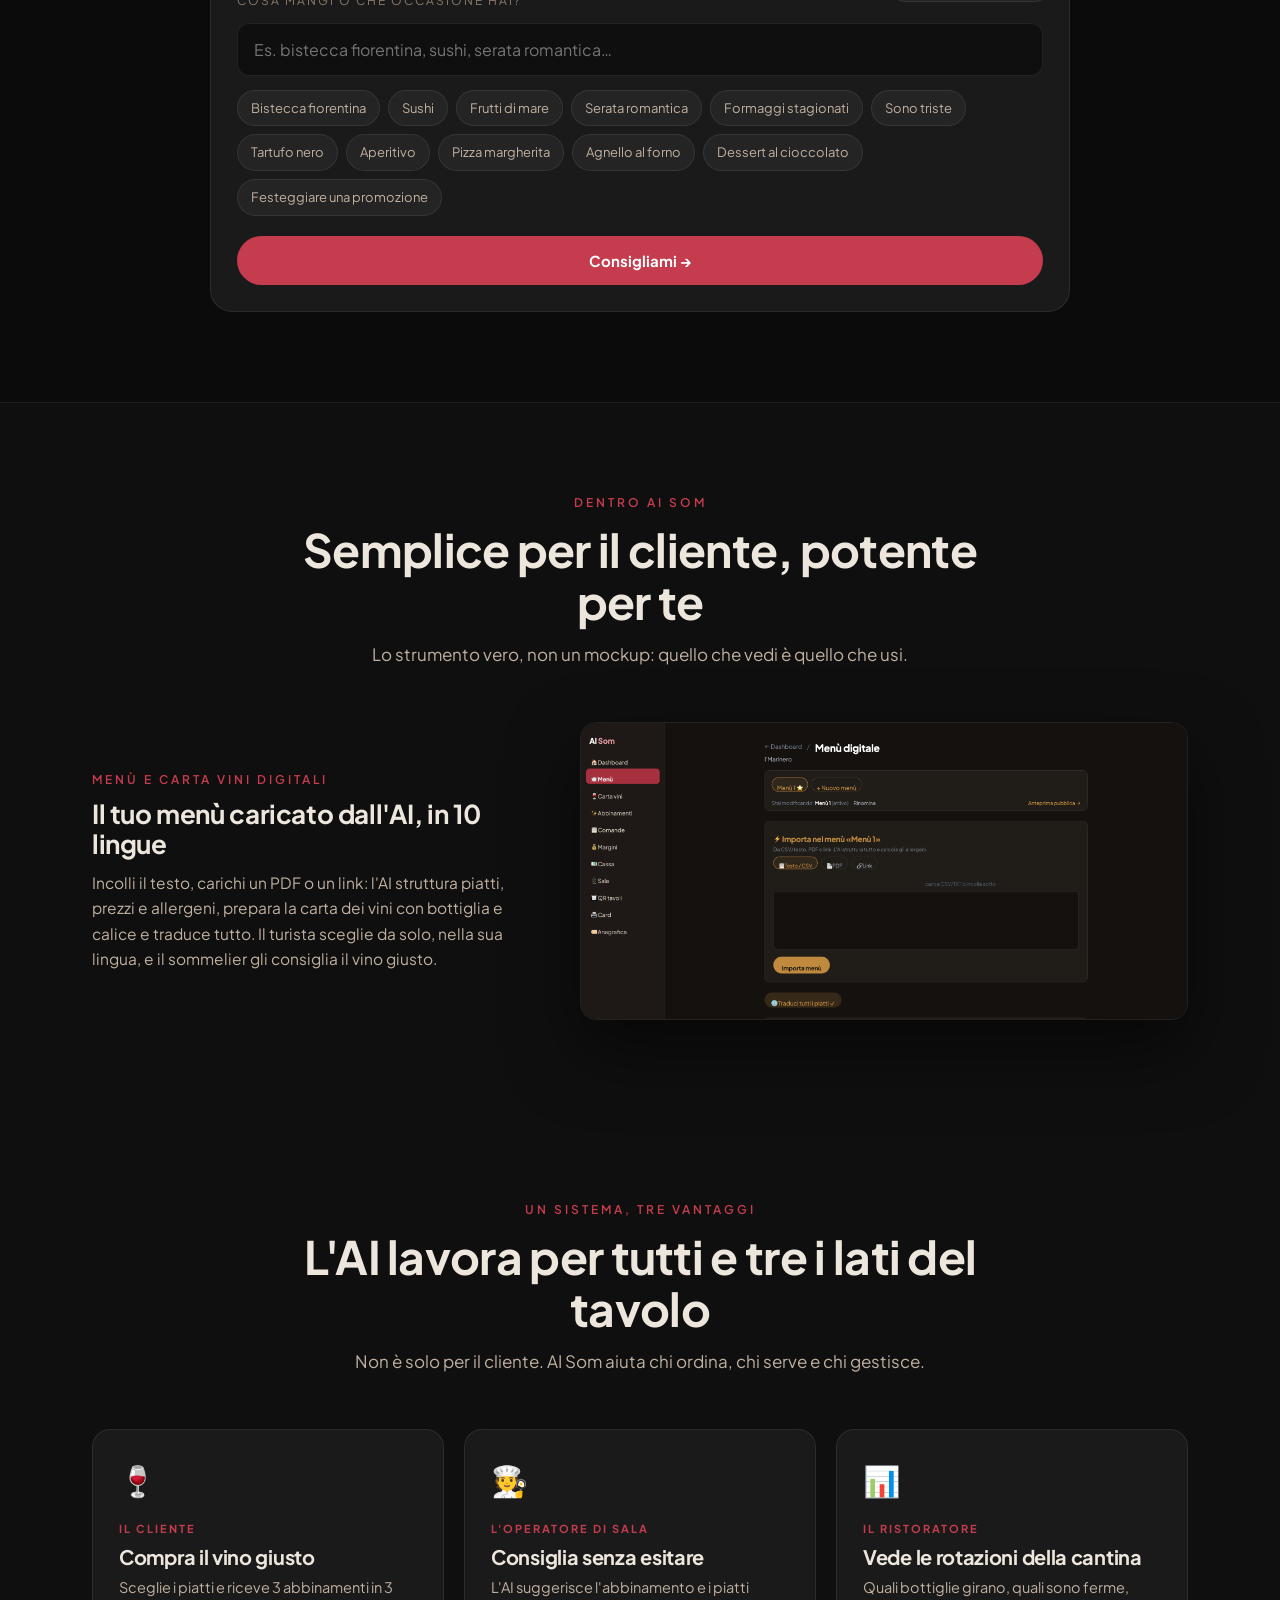
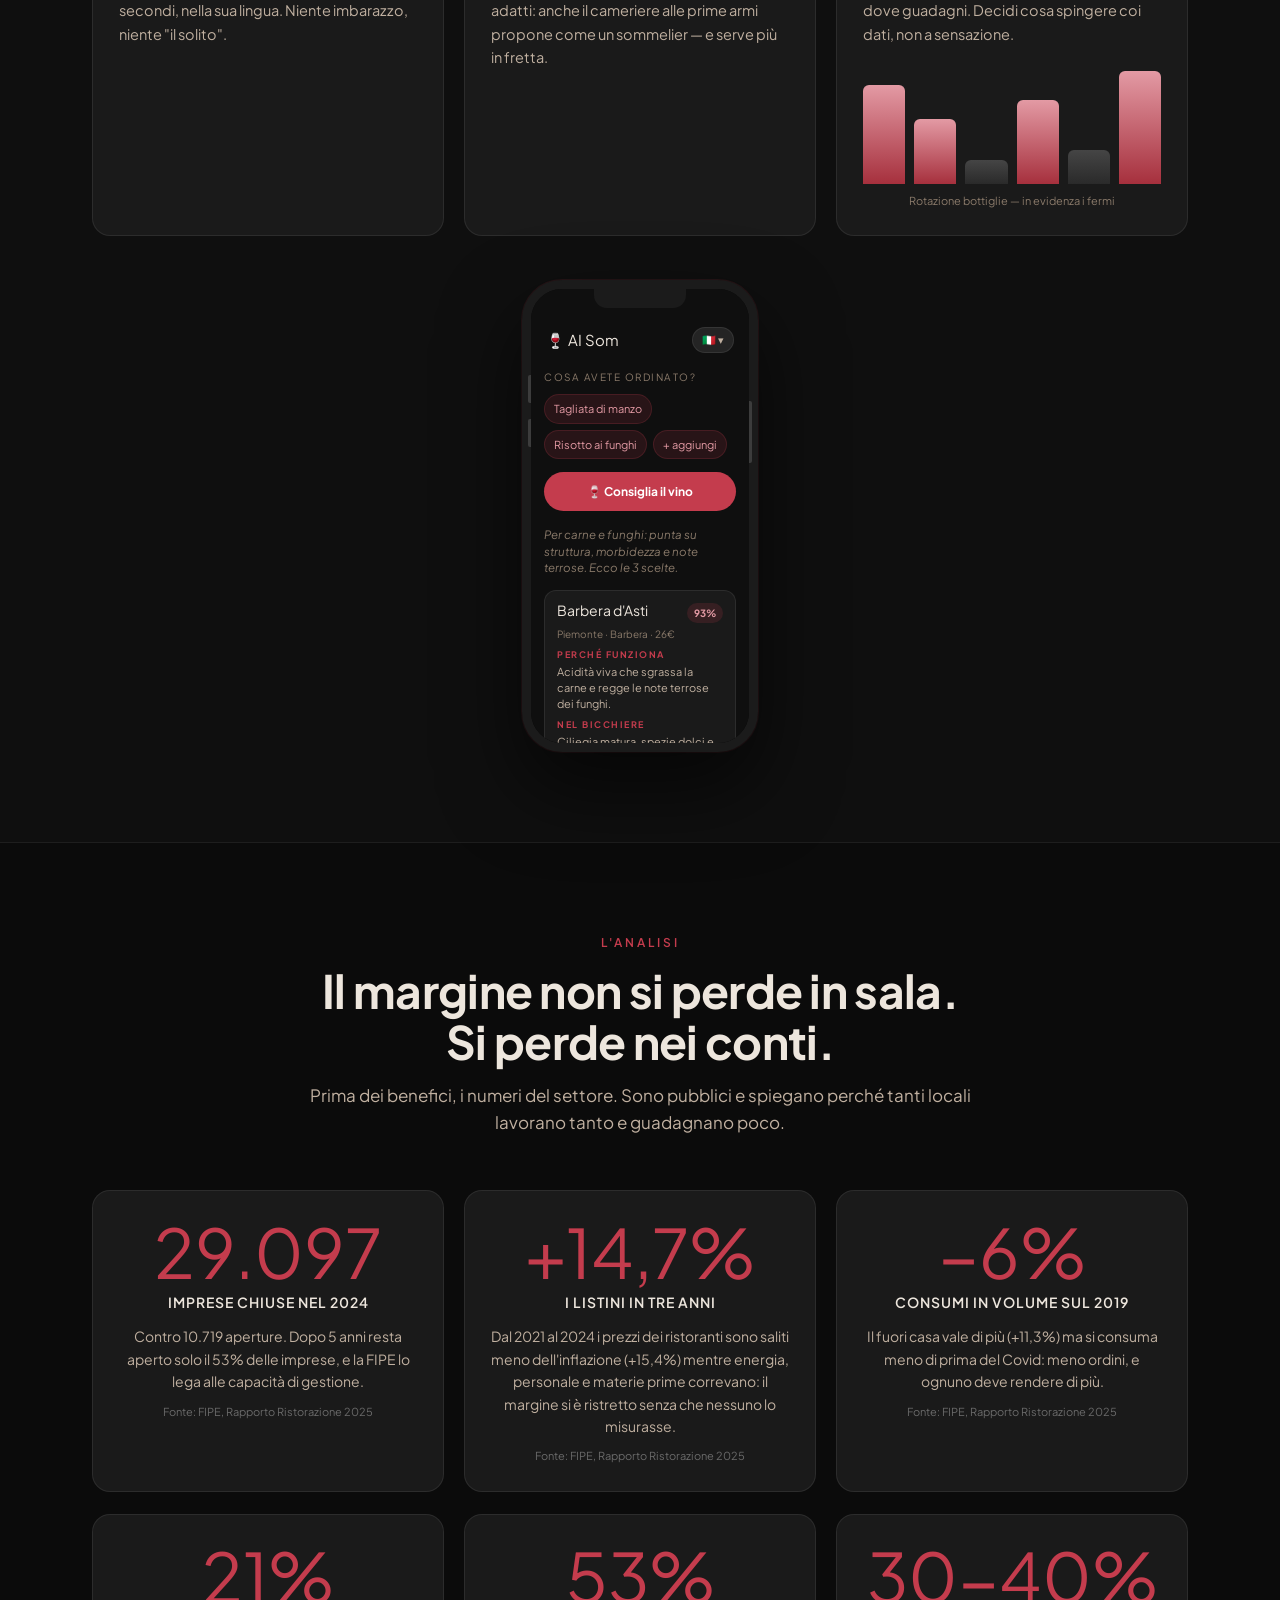
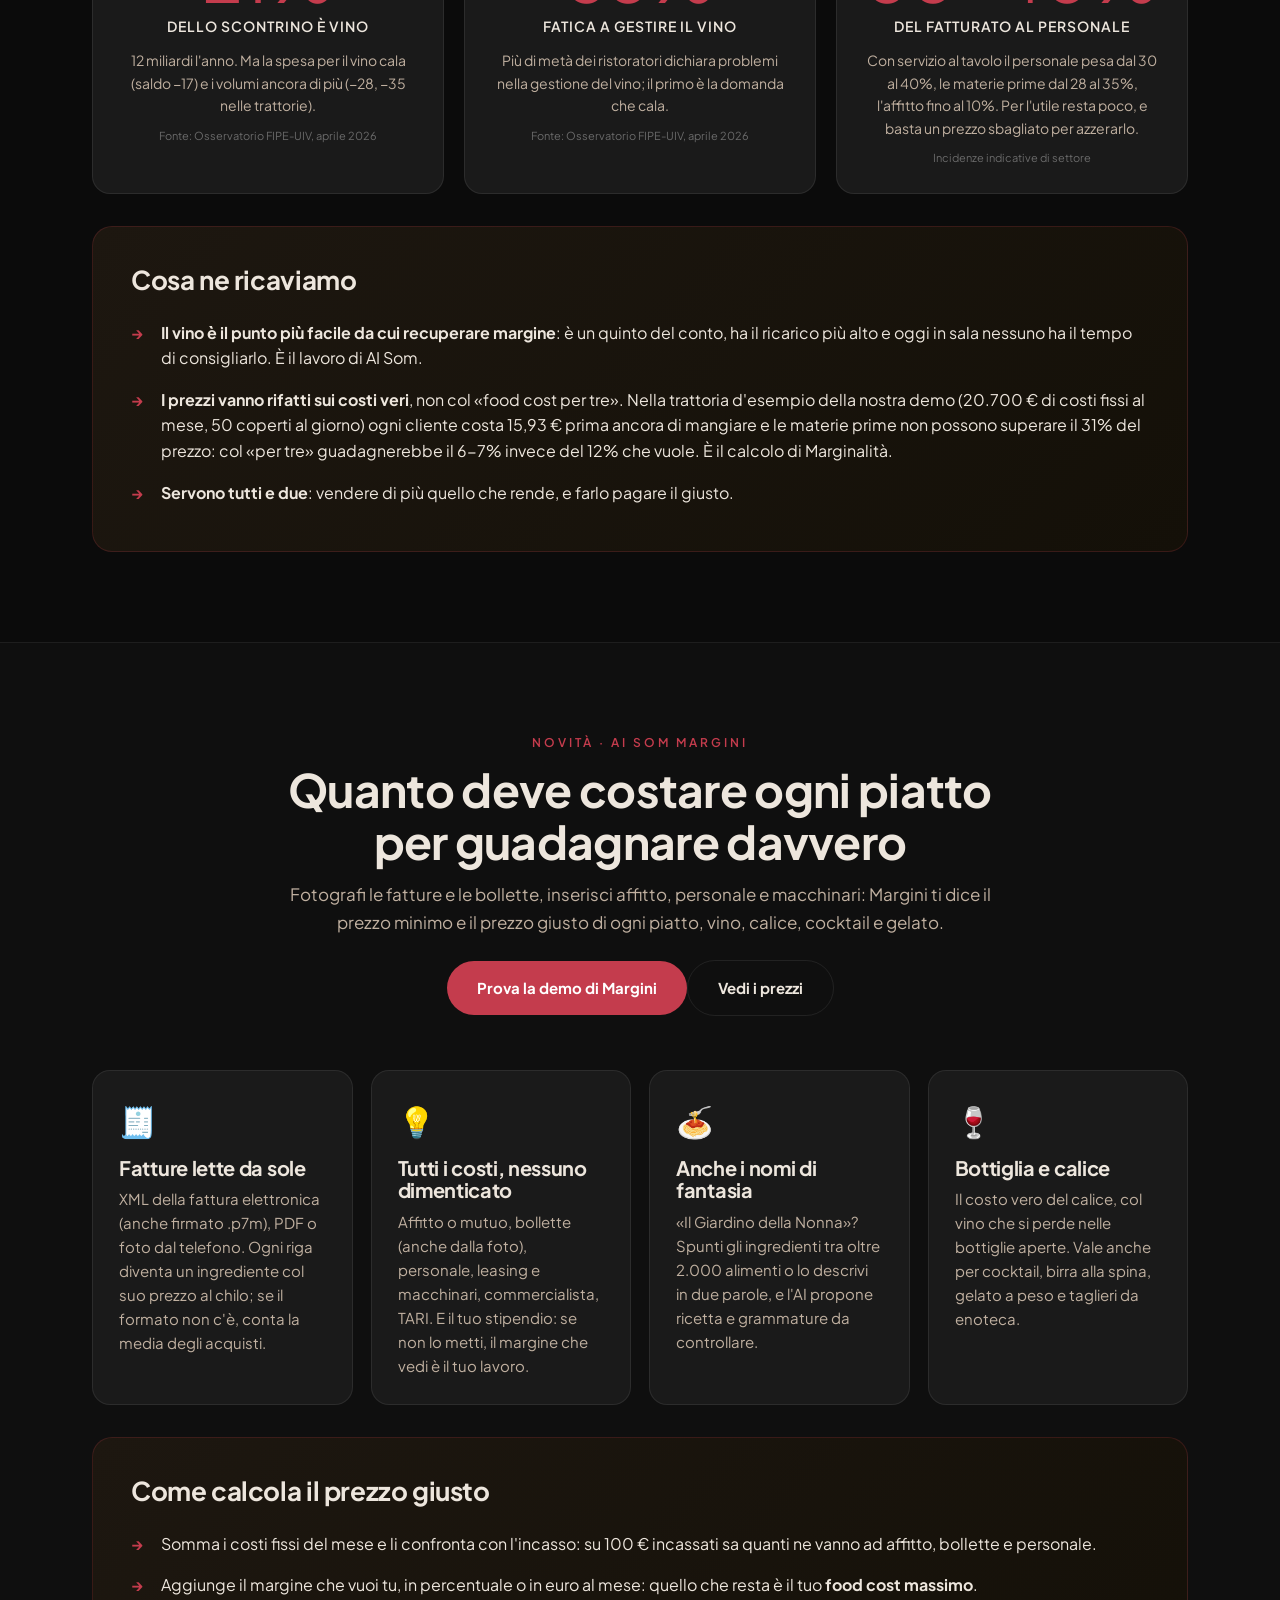
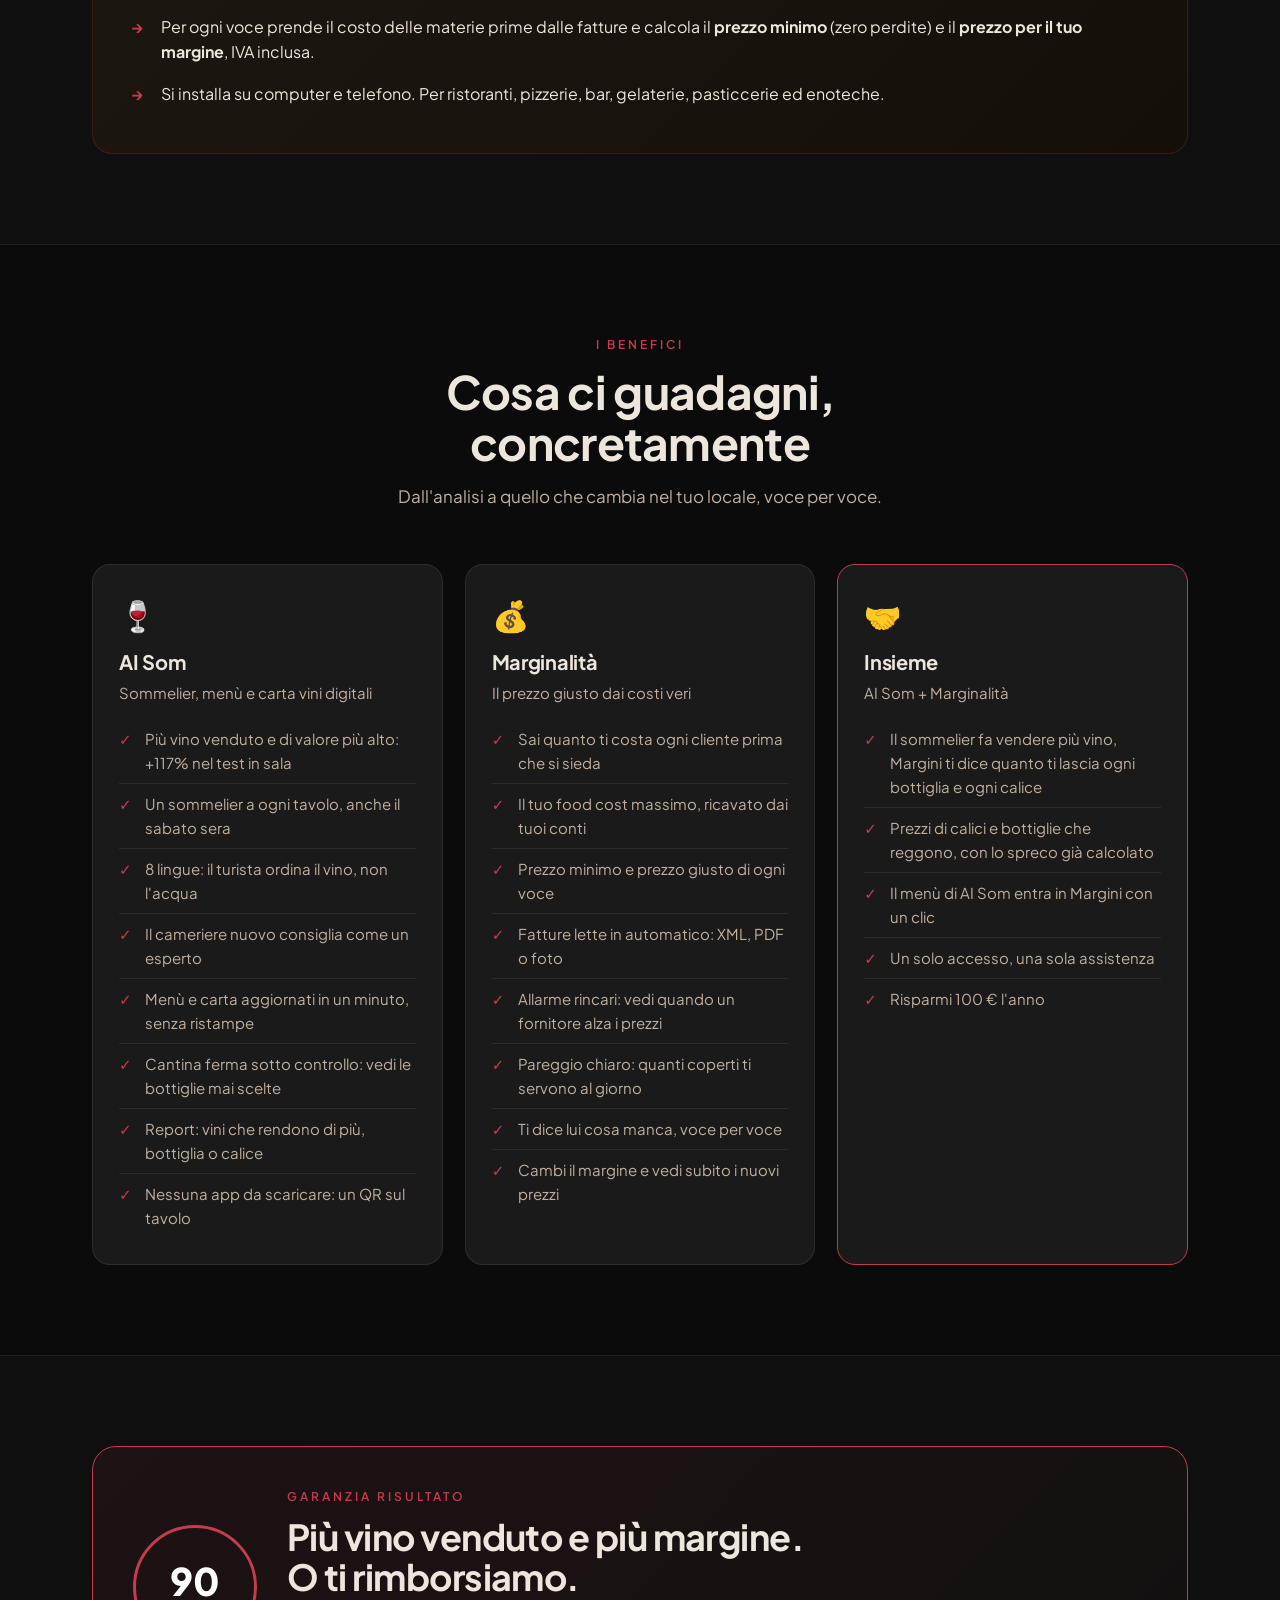
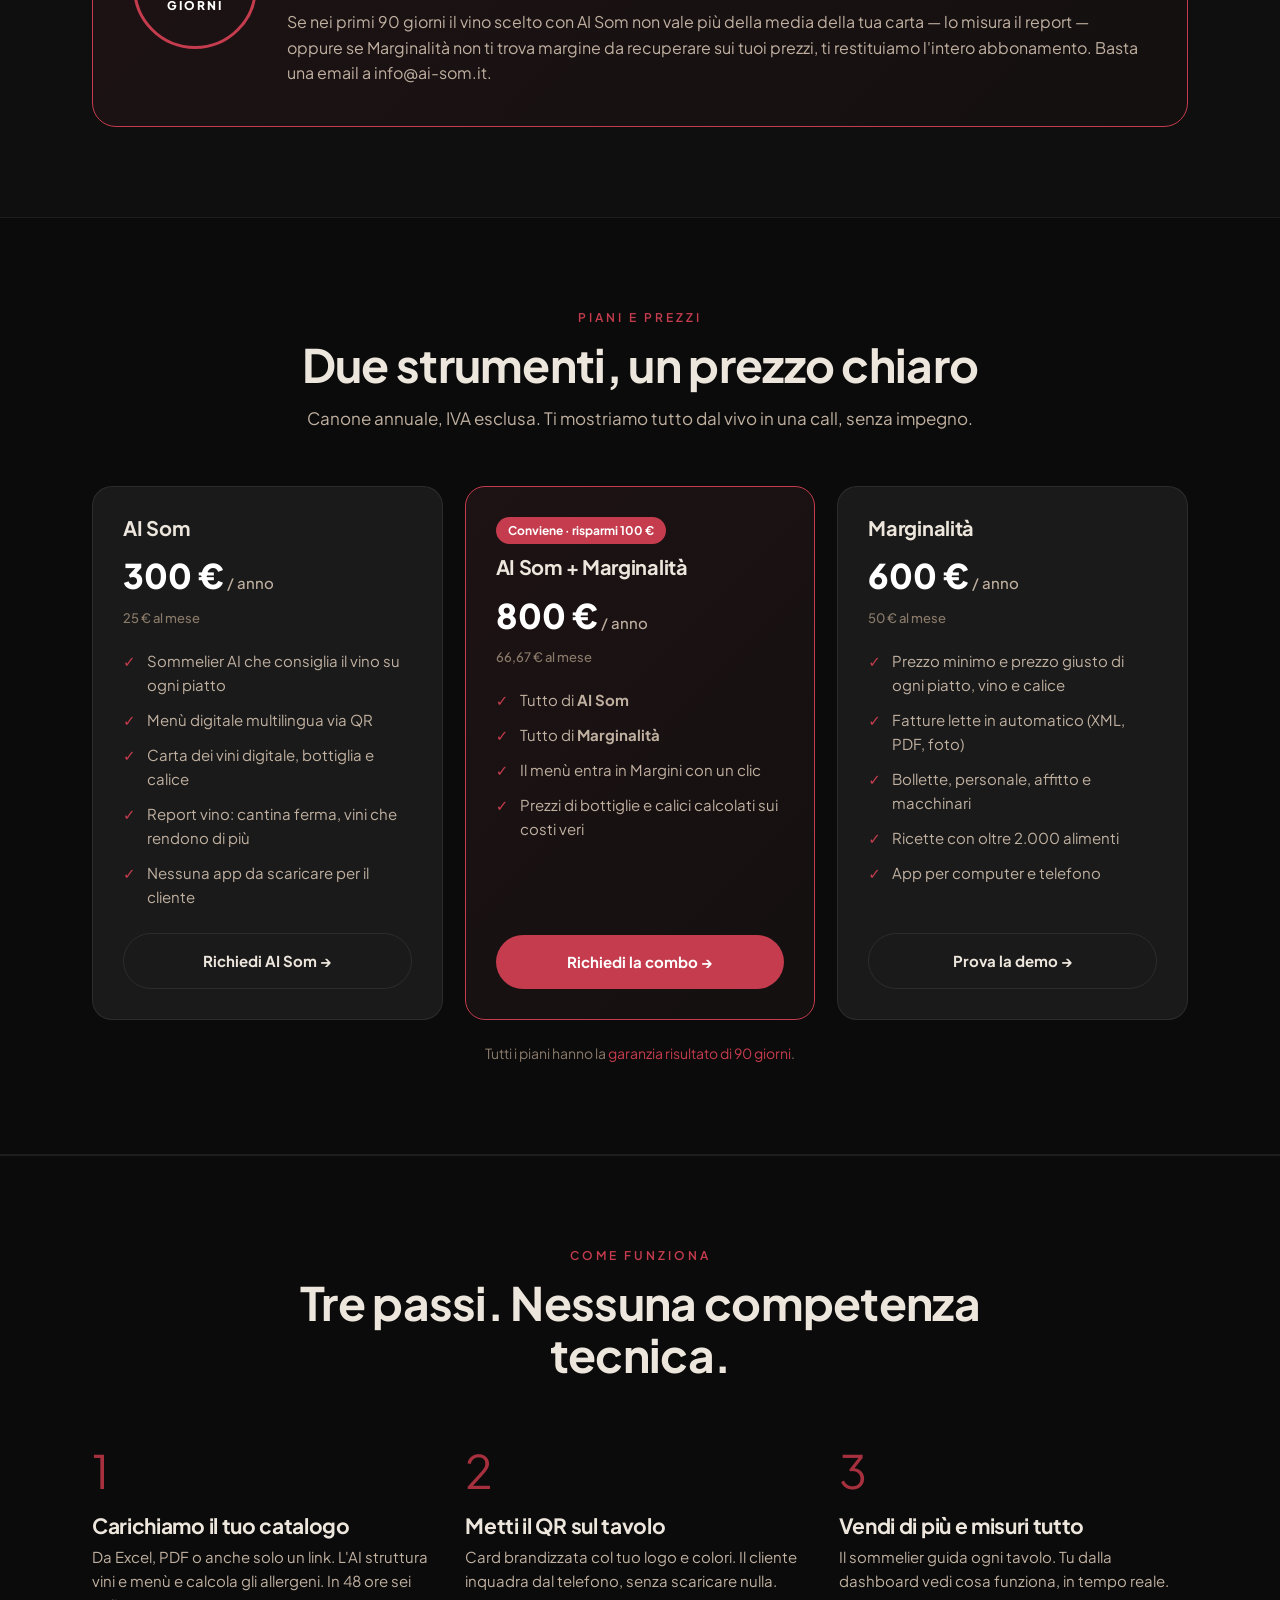
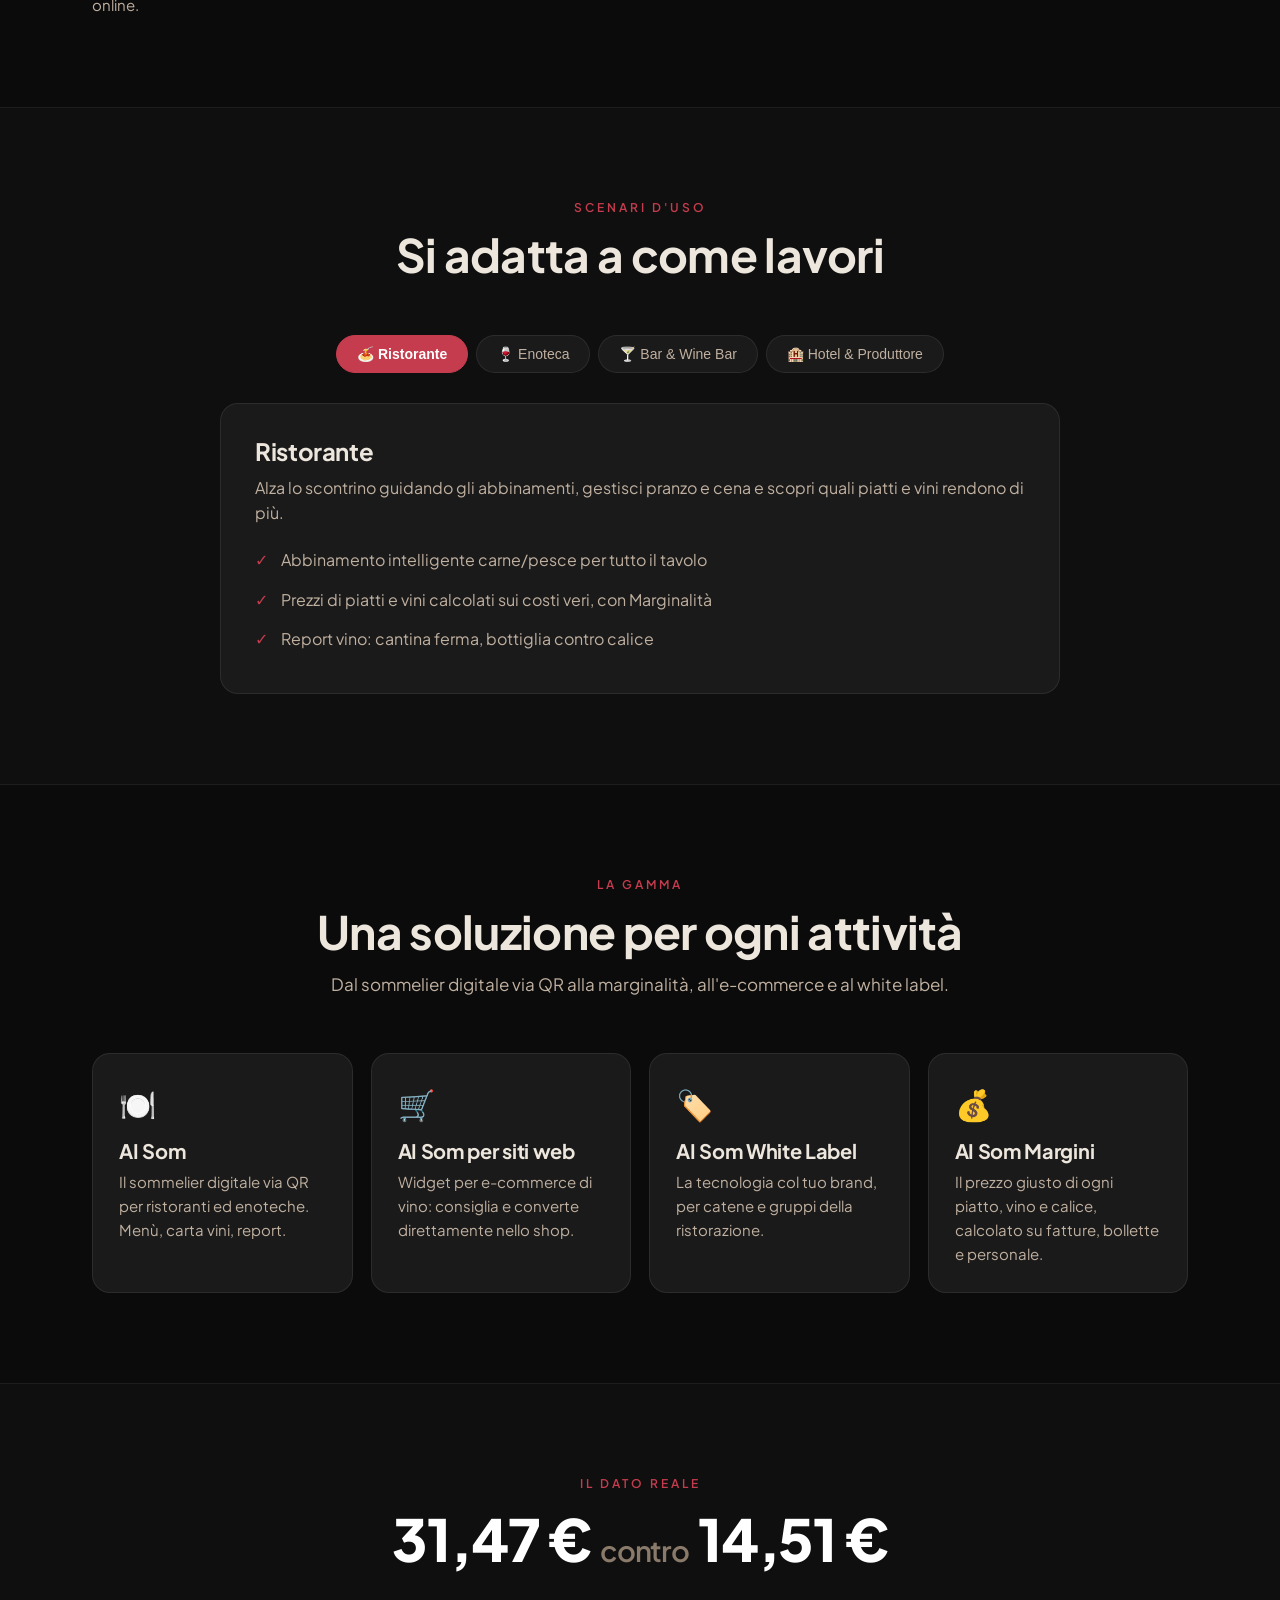
==== commit 31dca175: "feat: sito con AI Som + Marginalità, analisi, garanzia e prezzi 300/600/800 - più spazio al sommelie" ====
--- a/index.html
+++ b/index.html
@@ -3,8 +3,8 @@
 <head>
 <meta charset="utf-8">
 <meta name="viewport" content="width=device-width, initial-scale=1">
-<title>AI Som · Il Sommelier Digitale per Ristoranti ed Enoteche</title>
-<meta name="description" content="AI Som — il sommelier digitale nel menù del tuo locale: il vino giusto per ogni cliente in 3 secondi, in 8 lingue. Vendi più vino senza assumere un sommelier. Prova la demo gratuita.">
+<title>AI Som · Il Sommelier Digitale e la Marginalità per Ristoranti</title>
+<meta name="description" content="AI Som — il sommelier digitale nel menù del tuo locale: il vino giusto per ogni cliente in 3 secondi, in 8 lingue. E con AI Som Margini il prezzo giusto di ogni piatto, calcolato sui tuoi costi veri. Prova le demo.">
 <meta property="og:title" content="AI Som — Il vino giusto, per ogni cliente, in 3 secondi">
 <meta property="og:description" content="Il sommelier digitale nel menù del tuo locale: abbina il vino a ogni piatto, lo spiega e lo serve — all'istante, in 8 lingue. Vendi più vino, 24/7.">
 <meta property="og:url" content="https://ai-som.it">
@@ -279,6 +279,22 @@
 .plan .btn{margin-top:auto;text-align:center;width:100%}
 
 footer{border-top:1px solid var(--border);padding:44px 0;color:var(--text2);font-size:14px;text-align:center}
+
+/* sezioni Marginalità, benefici, garanzia (18/10/2026) */
+.benefici{display:grid;grid-template-columns:repeat(3,1fr);gap:22px}
+.benefici ul{list-style:none;margin-top:14px}
+.benefici li{padding:8px 0 8px 26px;position:relative;color:var(--text);font-size:15px;border-bottom:1px solid var(--border)}
+.benefici li:last-child{border-bottom:none}
+.benefici li:before{content:'✓';position:absolute;left:0;color:var(--copper);font-weight:800}
+.garanzia{border:1px solid var(--copper);background:linear-gradient(135deg,#1d1214,#141010);border-radius:24px;padding:40px;display:flex;gap:30px;align-items:center}
+.sigillo{flex:0 0 124px;height:124px;border-radius:50%;border:3px solid var(--copper);display:flex;flex-direction:column;align-items:center;justify-content:center;color:#fff;font-weight:800;line-height:1.05}
+.price small{display:block;font-size:13px;color:var(--text2);font-weight:500;margin-top:4px}
+.risparmio{display:inline-block;align-self:flex-start;background:var(--copper);color:#fff;font-size:12px;font-weight:700;border-radius:999px;padding:4px 12px;margin-bottom:12px}
+.notaprezzi{text-align:center;color:var(--text2);font-size:14px;margin-top:22px}
+.dato{max-width:760px;margin:0 auto;text-align:center}
+.dato .big2{font-size:clamp(34px,6vw,58px);font-weight:800;color:#fff;letter-spacing:-.02em}
+.dato .vs{color:var(--text2);font-weight:600;font-size:.5em}
+@media(max-width:900px){.benefici{grid-template-columns:1fr}.garanzia{flex-direction:column;text-align:center;padding:28px}}
 </style>
 </head>
 <body>
@@ -286,20 +302,20 @@
 <nav><div class="wrap">
   <div class="logo">AI <span class="cop">Som</span></div>
   <div class="nlinks">
-    <a href="#problema">Perché</a><a href="#demo">Demo</a><a href="#ordini">Gestione ordini</a><a href="#scenari">Scenari</a><a href="#prezzi">Prezzi</a><a href="#faq">FAQ</a>
+    <a href="#problema">Perché</a><a href="#demo">Demo</a><a href="#marginalita">Marginalità</a><a href="#garanzia">Garanzia</a><a href="#prezzi">Prezzi</a><a href="#faq">FAQ</a>
     <a href="https://cal.eu/ai-som" target="_blank" rel="noopener" class="btn" style="padding:9px 18px">Prenota una call</a>
   </div>
   <button class="burger" id="burger" aria-label="menu"><span></span><span></span><span></span></button>
 </div></nav>
 <div class="drawer" id="drawer">
-  <a href="#problema">Perché AI Som</a><a href="#demo">Prova la demo</a><a href="#ordini">Gestione ordini</a><a href="#scenari">Scenari d'uso</a><a href="#prezzi">Prezzi</a><a href="#faq">FAQ</a><a href="https://cal.eu/ai-som" target="_blank" rel="noopener" class="cop">Prenota una call →</a>
+  <a href="#problema">Perché AI Som</a><a href="#demo">Prova la demo</a><a href="#marginalita">Marginalità</a><a href="#garanzia">Garanzia</a><a href="#prezzi">Prezzi</a><a href="#faq">FAQ</a><a href="https://cal.eu/ai-som" target="_blank" rel="noopener" class="cop">Prenota una call →</a>
 </div>
 
 <main>
 
 <!-- HERO -->
 <header class="hero"><div class="wrap">
-  <div class="badge"><span class="dot"></span> Prezzo fondatore · Solo per i primi 30 locali — ne restano 14</div>
+  <a href="#marginalita" class="badge"><span class="dot"></span> Novità · AI Som Margini: il prezzo giusto di ogni piatto →</a>
   <h1>Il vino giusto, per ogni cliente,<br><span class="cop">in 3 secondi</span>.</h1>
   <p class="sub">AI Som è il sommelier digitale nel menù del tuo locale: abbina il vino a ogni piatto, lo spiega e lo serve al tavolo — all'istante, in 8 lingue.</p>
   <div class="trustline">
@@ -311,7 +327,7 @@
     <a href="#demo" class="btn">Prova la demo dal vivo</a>
     <a href="https://cal.eu/ai-som" target="_blank" rel="noopener" class="btn btn-ghost">Prenota una call gratuita</a>
   </div>
-  <div class="proof">Già scelto da 47 locali in Italia 🇮🇹</div>
+  <div class="proof">Provato in sala: con il sommelier il vino scelto vale il <b class="cop">117% in più</b> della media della carta*<br><span style="font-size:12px;opacity:.7">*ristorante di pesce in Toscana, una settimana di servizio reale, 39 tavoli</span></div>
   <div class="heroimg">
     <img src="hero-dashboard.png" alt="Dashboard AI Som con report e marginalità del vino" onerror="this.style.display='none'">
   </div>
@@ -349,10 +365,10 @@
 <section id="problema"><div class="wrap">
   <div class="shead"><div class="eyebrow">Il problema</div><h2>La vendita di vino si perde in silenzio</h2><p>Non per colpa tua. Per come funziona il servizio in sala, ogni sera.</p></div>
   <div class="g4">
-    <div class="card"><div class="ico">😶</div><h3>Il cliente non chiede</h3><p>Il 60% dei clienti non chiede consiglio: si sentono ignoranti, temono la brutta figura. Ordinano il solito o la bottiglia più economica.</p></div>
+    <div class="card"><div class="ico">😶</div><h3>Il cliente non chiede</h3><p>Molti clienti non chiedono consiglio: temono la brutta figura. Ordinano il solito o la bottiglia più economica.</p></div>
     <div class="card"><div class="ico">🏃</div><h3>Il sommelier non basta</h3><p>Sabato sera, 60 coperti, tutto pieno. Il tuo miglior cameriere è al tavolo 8. Il 12 aspetta. Le vendite crollano proprio quando sei più pieno.</p></div>
     <div class="card"><div class="ico">🌍</div><h3>La barriera della lingua</h3><p>Il cliente straniero non capisce la carta e il personale non parla cinese o russo. Una tavola di 4 turisti che ordina solo acqua. Ogni sera.</p></div>
-    <div class="card"><div class="ico">📉</div><h3>Marginalità persa</h3><p>Le vendite HoReCa di vino sono calate del 4,9% nel 2024. Chi cresce è chi ha strumenti per vendere meglio, non solo per lavorare di più.</p></div>
+    <div class="card"><div class="ico">📉</div><h3>Marginalità persa</h3><p>Il vino vale il 21% dello scontrino, ma spesa e volumi nei locali sono in calo (Osservatorio FIPE-UIV 2026). Chi cresce è chi ha strumenti per vendere meglio, non solo per lavorare di più.</p></div>
   </div>
   <div class="solbox">
     <h3>AI Som risolve tutto questo — con un QR sul tavolo.</h3>
@@ -360,7 +376,7 @@
       <li>Il cliente esplora in autonomia, senza imbarazzo</li>
       <li>Attivo 24/7, anche a Ferragosto alle 22:00</li>
       <li>8 lingue: il turista cinese ordina Barolo</li>
-      <li>Il 79% dei clienti segue il consiglio e acquista</li>
+      <li>Nel test in sala il vino scelto col sommelier valeva il 117% in più della media della carta</li>
       <li>Tu vedi i dati: cosa vendono, cosa no, dove guadagni di più</li>
     </ul>
   </div>
@@ -370,9 +386,9 @@
 <section style="background:#0B0B0B;border-top:1px solid var(--border);border-bottom:1px solid var(--border)"><div class="wrap">
   <div class="shead"><div class="eyebrow">I numeri del mercato</div><h2>Il vino è la voce più alta del conto. E la più sottovalutata.</h2></div>
   <div class="g3">
-    <div class="card num"><div class="big" data-count="46" data-pre="+" data-suf="%">+46%</div><div class="lab">vendite vino in più</div><p>I ristoranti con sommelier attivo vendono il 46% di vino in più. AI Som porta questo vantaggio a ogni tavolo, senza costi di personale.</p><div class="src">Fonte: ricerche settore HoReCa</div></div>
-    <div class="card num"><div class="big" data-count="12" data-pre="€" data-suf=" mld">€12 mld</div><div class="lab">vino nella ristorazione</div><p>È quanto vale il vino ogni anno nei ristoranti italiani. Oltre il 21% del fatturato medio. La voce più alta del conto.</p><div class="src">Fonte: Osservatorio FIPE-UIV 2026</div></div>
-    <div class="card num"><div class="big" data-count="79" data-suf="%">79%</div><div class="lab">seguono il consiglio</div><p>Quasi 4 clienti su 5 che ricevono una raccomandazione personalizzata la seguono e acquistano. Spendono di più e sono più soddisfatti.</p><div class="src">Fonte: dati interni AI Som</div></div>
+    <div class="card num"><div class="big" data-count="117" data-pre="+" data-suf="%">+117%</div><div class="lab">valore del vino scelto</div><p>31,47 € contro 14,51 € di media della carta: è quanto valeva il vino scelto col sommelier AI Som in una settimana di servizio reale. Stesso locale, stessa carta.</p><div class="src">Fonte: dati AI Som, ristorante di pesce in Toscana, 39 tavoli</div></div>
+    <div class="card num"><div class="big" data-count="12" data-pre="€" data-suf=" mld">€12 mld</div><div class="lab">vino nella ristorazione</div><p>È quanto vale il vino ogni anno nei ristoranti italiani: oltre il 21% dello scontrino medio, più del 30% per un locale su cinque.</p><div class="src">Fonte: Osservatorio FIPE-UIV, aprile 2026</div></div>
+    <div class="card num"><div class="big" data-count="54" data-suf="%">54%</div><div class="lab">non rinnova la carta</div><p>Più di metà dei locali cambia la carta dei vini meno di una volta l'anno e uno su tre non fa formazione sul vino. Il sommelier digitale colma proprio questo vuoto.</p><div class="src">Fonte: Osservatorio FIPE-UIV, aprile 2026</div></div>
   </div>
 </div></section>
 
@@ -394,52 +410,24 @@
 
 <!-- DENTRO AI SOM (screenshot reali, reveal allo scorrimento) -->
 <section id="dentro"><div class="wrap">
-  <div class="shead"><div class="eyebrow">Dentro AI Som</div><h2>Semplice per il cliente, potente per te</h2><p>La dashboard vera, non un mockup: quello che vedi è quello che usi.</p></div>
+  <div class="shead"><div class="eyebrow">Dentro AI Som</div><h2>Semplice per il cliente, potente per te</h2><p>Lo strumento vero, non un mockup: quello che vedi è quello che usi.</p></div>
 
   <div class="featrow">
     <div class="feattext">
-      <div class="eyebrow">Gestione sala</div>
-      <h3>Comande live, operatori e chiusura servizio</h3>
-      <p>Ogni tavolo in tempo reale: chi ha ordinato, chi serve (ogni cameriere ha il suo nome), conferma con un tocco, stampa e chiudi il servizio a fine serata. Zero palmari: basta lo smartphone.</p>
+      <div class="eyebrow">Menù e carta vini digitali</div>
+      <h3>Il tuo menù caricato dall'AI, in 10 lingue</h3>
+      <p>Incolli il testo, carichi un PDF o un link: l'AI struttura piatti, prezzi e allergeni, prepara la carta dei vini con bottiglia e calice e traduce tutto. Il turista sceglie da solo, nella sua lingua, e il sommelier gli consiglia il vino giusto.</p>
     </div>
-    <div class="featimg"><img src="shot-dashboard.png" alt="Dashboard AI Som: comande in arrivo con operatori e chiusura servizio" onerror="this.closest('.featrow').style.display='none'"></div>
+    <div class="featimg"><img src="shot-menu.png" alt="Import del menù con AI da PDF, testo o link" onerror="this.closest('.featrow').style.display='none'"></div>
   </div>
 
   <div class="featrow rev">
     <div class="feattext">
-      <div class="eyebrow">Menù digitale</div>
-      <h3>Il tuo menù caricato dall'AI, in 10 lingue</h3>
-      <p>Incolli il testo, carichi un PDF o un link: l'AI struttura piatti, prezzi e allergeni e traduce tutto in 10 lingue. Il turista ordina da solo, nella sua lingua.</p>
+      <div class="eyebrow">Novità · Marginalità</div>
+      <h3>Il prezzo giusto di ogni piatto, dai tuoi costi veri</h3>
+      <p>Fatture, bollette, personale, affitto e macchinari diventano il prezzo minimo e il prezzo per il tuo margine di ogni piatto, vino e calice. <a href="https://ai-som-saas.vercel.app/margini/demo" target="_blank" rel="noopener" class="cop">Prova la demo →</a></p>
     </div>
-    <div class="featimg"><img src="shot-menu.png" alt="Import del menù con AI da PDF, testo o link" onerror="this.closest('.featrow').style.display='none'"></div>
-  </div>
-
-  <div class="featrow">
-    <div class="feattext">
-      <div class="eyebrow">Margini</div>
-      <h3>Quanto guadagni davvero, piatto per piatto</h3>
-      <p>Inserisci il costo di acquisto di ogni piatto e bottiglia — puoi cambiarlo quando vuoi — e AI Som calcola il margine reale sulle vendite: per mese, per anno, con la classifica di ciò che rende di più. Decidi cosa spingere coi dati, non a sensazione.</p>
-    </div>
-    <div class="featimg"><img src="shot-margini.png" alt="Dashboard margini: incasso, costi di acquisto e margine per periodo" onerror="this.closest('.featrow').style.display='none'"></div>
-  </div>
-
-  <div class="featrow rev">
-    <div class="feattext">
-      <div class="eyebrow">Modalità Sala</div>
-      <h3>Il palmare? È il telefono che hai già</h3>
-      <p>I camerieri aprono i tavoli, prendono le comande e confermano dal proprio smartphone. Comanda unica per tavolo, niente doppioni, niente hardware da comprare.</p>
-    </div>
-    <div class="featimg"><img src="shot-sala.png" alt="Modalità Sala: comande dal telefono del cameriere" onerror="this.closest('.featrow').style.display='none'"></div>
-  </div>
-
-  <div class="solbox">
-    <h3>💶 E la cassa? Parla direttamente con l'Agenzia delle Entrate.</h3>
-    <ul>
-      <li>Dalla comanda allo scontrino in un tocco: rivedi l'ordine, applichi lo sconto (percentuale o importo), emetti</li>
-      <li>Configurabile per trasmettere i corrispettivi direttamente all'Agenzia delle Entrate: <b>il registratore di cassa non è più un obbligo</b></li>
-      <li>Scontrino con il tuo logo e la tua intestazione: stampalo o invialo via WhatsApp ed email</li>
-      <li>Costa meno di un gestionale di cassa tradizionale — e dentro c'è anche il sommelier</li>
-    </ul>
+    <div class="featimg"><img src="shot-marginalita.png" alt="AI Som Margini: costi fissi, costo per cliente, pareggio e food cost massimo" onerror="this.closest('.featrow').style.display='none'"></div>
   </div>
 </div></section>
 
@@ -471,64 +459,143 @@
 </div></section>
 
 <!-- GESTIONE ORDINI -->
-<section id="ordini" style="background:#0B0B0B;border-top:1px solid var(--border);border-bottom:1px solid var(--border)"><div class="wrap">
-  <div class="shead"><div class="eyebrow">Gestione ordini</div><h2>Non solo il vino: gestisci tutta la sala da un telefono</h2><p>Nessun palmare da comprare, configurare o rompere. Basta lo smartphone che il tuo staff ha già in tasca — e costa meno di tanti sistemi di comande tradizionali.</p></div>
+<section id="analisi" style="background:#0B0B0B;border-top:1px solid var(--border);border-bottom:1px solid var(--border)"><div class="wrap">
+  <div class="shead"><div class="eyebrow">L'analisi</div><h2>Il margine non si perde in sala.<br>Si perde nei conti.</h2><p>Prima dei benefici, i numeri del settore. Sono pubblici e spiegano perché tanti locali lavorano tanto e guadagnano poco.</p></div>
+  <div class="g3">
+    <div class="card num"><div class="big">29.097</div><div class="lab">imprese chiuse nel 2024</div><p>Contro 10.719 aperture. Dopo 5 anni resta aperto solo il 53% delle imprese, e la FIPE lo lega alle capacità di gestione.</p><div class="src">Fonte: FIPE, Rapporto Ristorazione 2025</div></div>
+    <div class="card num"><div class="big">+14,7%</div><div class="lab">i listini in tre anni</div><p>Dal 2021 al 2024 i prezzi dei ristoranti sono saliti meno dell'inflazione (+15,4%) mentre energia, personale e materie prime correvano: il margine si è ristretto senza che nessuno lo misurasse.</p><div class="src">Fonte: FIPE, Rapporto Ristorazione 2025</div></div>
+    <div class="card num"><div class="big">−6%</div><div class="lab">consumi in volume sul 2019</div><p>Il fuori casa vale di più (+11,3%) ma si consuma meno di prima del Covid: meno ordini, e ognuno deve rendere di più.</p><div class="src">Fonte: FIPE, Rapporto Ristorazione 2025</div></div>
+  </div>
+  <div class="g3" style="margin-top:22px">
+    <div class="card num"><div class="big">21%</div><div class="lab">dello scontrino è vino</div><p>12 miliardi l'anno. Ma la spesa per il vino cala (saldo −17) e i volumi ancora di più (−28, −35 nelle trattorie).</p><div class="src">Fonte: Osservatorio FIPE-UIV, aprile 2026</div></div>
+    <div class="card num"><div class="big">53%</div><div class="lab">fatica a gestire il vino</div><p>Più di metà dei ristoratori dichiara problemi nella gestione del vino; il primo è la domanda che cala.</p><div class="src">Fonte: Osservatorio FIPE-UIV, aprile 2026</div></div>
+    <div class="card num"><div class="big">30-40%</div><div class="lab">del fatturato al personale</div><p>Con servizio al tavolo il personale pesa dal 30 al 40%, le materie prime dal 28 al 35%, l'affitto fino al 10%. Per l'utile resta poco, e basta un prezzo sbagliato per azzerarlo.</p><div class="src">Incidenze indicative di settore</div></div>
+  </div>
+  <div class="solbox">
+    <h3>Cosa ne ricaviamo</h3>
+    <ul>
+      <li><b>Il vino è il punto più facile da cui recuperare margine</b>: è un quinto del conto, ha il ricarico più alto e oggi in sala nessuno ha il tempo di consigliarlo. È il lavoro di AI Som.</li>
+      <li><b>I prezzi vanno rifatti sui costi veri</b>, non col «food cost per tre». Nella trattoria d'esempio della nostra demo (20.700 € di costi fissi al mese, 50 coperti al giorno) ogni cliente costa 15,93 € prima ancora di mangiare e le materie prime non possono superare il 31% del prezzo: col «per tre» guadagnerebbe il 6-7% invece del 12% che vuole. È il calcolo di Marginalità.</li>
+      <li><b>Servono tutti e due</b>: vendere di più quello che rende, e farlo pagare il giusto.</li>
+    </ul>
+  </div>
+</div></section>
+
+<section id="marginalita"><div class="wrap">
+  <div class="shead"><div class="eyebrow">Novità · AI Som Margini</div><h2>Quanto deve costare ogni piatto<br>per guadagnare davvero</h2><p>Fotografi le fatture e le bollette, inserisci affitto, personale e macchinari: Margini ti dice il prezzo minimo e il prezzo giusto di ogni piatto, vino, calice, cocktail e gelato.</p>
+    <div class="cta" style="margin-top:24px;justify-content:center"><a href="https://ai-som-saas.vercel.app/margini/demo" target="_blank" rel="noopener" class="btn">Prova la demo di Margini</a><a href="#prezzi" class="btn btn-ghost">Vedi i prezzi</a></div>
+  </div>
+  <div class="featrow">
+    <div class="feattext">
+      <div class="eyebrow">Il risultato in alto, sempre</div>
+      <h3>Mentre compili, i numeri si aggiornano</h3>
+      <p>Costi fissi del mese, quanto ti costa ogni cliente, l'incasso per andare in pari, il tuo food cost massimo, l'utile stimato e le voci che non coprono i costi. Un menù laterale ti accompagna sezione per sezione e ti dice cosa manca.</p>
+    </div>
+    <div class="featimg"><img src="shot-marginalita.png" alt="AI Som Margini: il risultato in alto e il menù laterale" onerror="this.closest('.featrow').style.display='none'"></div>
+  </div>
   <div class="g4">
-    <div class="card"><div class="ico">📱</div><h3>Zero palmari</h3><p>Funziona su qualsiasi smartphone. Niente hardware dedicato da acquistare, aggiornare o sostituire quando si rompe.</p></div>
-    <div class="card"><div class="ico">✅</div><h3>Accettazione ordine</h3><p>La comanda arriva in cucina e al bar con un tocco: si accetta, si prepara, si serve. Niente carta, niente fraintendimenti tra sala e cucina.</p></div>
-    <div class="card"><div class="ico">🙋</div><h3>Self order del cliente</h3><p>Il cliente ordina piatti e vino da solo, dal tavolo, quando vuole lui — senza aspettare che qualcuno passi a prendere l'ordine.</p></div>
-    <div class="card"><div class="ico">🧑‍🍳</div><h3>Ordine da cameriere</h3><p>Il cameriere apre il tavolo e prende la comanda: il commensale sa già cosa mangiare e bere grazie al consiglio dell'AI, si serve più veloce.</p></div>
+    <div class="card"><div class="ico">🧾</div><h3>Fatture lette da sole</h3><p>XML della fattura elettronica (anche firmato .p7m), PDF o foto dal telefono. Ogni riga diventa un ingrediente col suo prezzo al chilo; se il formato non c'è, conta la media degli acquisti.</p></div>
+    <div class="card"><div class="ico">💡</div><h3>Tutti i costi, nessuno dimenticato</h3><p>Affitto o mutuo, bollette (anche dalla foto), personale, leasing e macchinari, commercialista, TARI. E il tuo stipendio: se non lo metti, il margine che vedi è il tuo lavoro.</p></div>
+    <div class="card"><div class="ico">🍝</div><h3>Anche i nomi di fantasia</h3><p>«Il Giardino della Nonna»? Spunti gli ingredienti tra oltre 2.000 alimenti o lo descrivi in due parole, e l'AI propone ricetta e grammature da controllare.</p></div>
+    <div class="card"><div class="ico">🍷</div><h3>Bottiglia e calice</h3><p>Il costo vero del calice, col vino che si perde nelle bottiglie aperte. Vale anche per cocktail, birra alla spina, gelato a peso e taglieri da enoteca.</p></div>
   </div>
   <div class="solbox">
-    <h3>Controlli i costi di sala, non solo il servizio</h3>
+    <h3>Come calcola il prezzo giusto</h3>
     <ul>
-      <li>Prendere le comande richiede meno tempo: puoi ridurre i costi di personale nelle ore di punta, o far rendere di più lo stesso staff</li>
-      <li>Vedi la marginalità di ogni piatto e di ogni vino, non solo quanto venduto</li>
-      <li>Decidi cosa spingere in base al margine reale, non a sensazione</li>
-      <li>Un sistema completo — sommelier, comande e report — a un costo più basso di molte soluzioni di sola gestione ordini sul mercato</li>
+      <li>Somma i costi fissi del mese e li confronta con l'incasso: su 100 € incassati sa quanti ne vanno ad affitto, bollette e personale.</li>
+      <li>Aggiunge il margine che vuoi tu, in percentuale o in euro al mese: quello che resta è il tuo <b>food cost massimo</b>.</li>
+      <li>Per ogni voce prende il costo delle materie prime dalle fatture e calcola il <b>prezzo minimo</b> (zero perdite) e il <b>prezzo per il tuo margine</b>, IVA inclusa.</li>
+      <li>Si installa su computer e telefono. Per ristoranti, pizzerie, bar, gelaterie, pasticcerie ed enoteche.</li>
     </ul>
   </div>
-  <div class="card num" style="margin-top:28px;max-width:460px;margin-left:auto;margin-right:auto;text-align:center">
-    <div class="big">+4% / +25%</div><div class="lab">di fatturato nei locali pilota</div>
-    <p>Nei prototipi testati per zona, i locali che hanno attivato la gestione ordini di AI Som hanno registrato aumenti di fatturato dal 4% al 25%, a seconda dell'area.</p>
+</div></section>
+
+<section id="benefici" style="background:#0B0B0B;border-top:1px solid var(--border);border-bottom:1px solid var(--border)"><div class="wrap">
+  <div class="shead"><div class="eyebrow">I benefici</div><h2>Cosa ci guadagni, concretamente</h2><p>Dall'analisi a quello che cambia nel tuo locale, voce per voce.</p></div>
+  <div class="benefici">
+    <div class="card"><div class="ico">🍷</div><h3>AI Som</h3><p class="muted">Sommelier, menù e carta vini digitali</p><ul>
+      <li>Più vino venduto e di valore più alto: +117% nel test in sala</li>
+      <li>Un sommelier a ogni tavolo, anche il sabato sera</li>
+      <li>8 lingue: il turista ordina il vino, non l'acqua</li>
+      <li>Il cameriere nuovo consiglia come un esperto</li>
+      <li>Menù e carta aggiornati in un minuto, senza ristampe</li>
+      <li>Cantina ferma sotto controllo: vedi le bottiglie mai scelte</li>
+      <li>Report: vini che rendono di più, bottiglia o calice</li>
+      <li>Nessuna app da scaricare: un QR sul tavolo</li>
+    </ul></div>
+    <div class="card"><div class="ico">💰</div><h3>Marginalità</h3><p class="muted">Il prezzo giusto dai costi veri</p><ul>
+      <li>Sai quanto ti costa ogni cliente prima che si sieda</li>
+      <li>Il tuo food cost massimo, ricavato dai tuoi conti</li>
+      <li>Prezzo minimo e prezzo giusto di ogni voce</li>
+      <li>Fatture lette in automatico: XML, PDF o foto</li>
+      <li>Allarme rincari: vedi quando un fornitore alza i prezzi</li>
+      <li>Pareggio chiaro: quanti coperti ti servono al giorno</li>
+      <li>Ti dice lui cosa manca, voce per voce</li>
+      <li>Cambi il margine e vedi subito i nuovi prezzi</li>
+    </ul></div>
+    <div class="card" style="border-color:var(--copper)"><div class="ico">🤝</div><h3>Insieme</h3><p class="muted">AI Som + Marginalità</p><ul>
+      <li>Il sommelier fa vendere più vino, Margini ti dice quanto ti lascia ogni bottiglia e ogni calice</li>
+      <li>Prezzi di calici e bottiglie che reggono, con lo spreco già calcolato</li>
+      <li>Il menù di AI Som entra in Margini con un clic</li>
+      <li>Un solo accesso, una sola assistenza</li>
+      <li>Risparmi 100 € l'anno</li>
+    </ul></div>
+  </div>
+</div></section>
+
+<section id="garanzia"><div class="wrap">
+  <div class="garanzia">
+    <div class="sigillo"><span style="font-size:38px">90</span><span style="font-size:12px;letter-spacing:2px">GIORNI</span></div>
+    <div>
+      <div class="eyebrow">Garanzia risultato</div>
+      <h2 style="font-size:clamp(24px,3.4vw,36px);margin:10px 0 12px">Più vino venduto e più margine.<br>O ti rimborsiamo.</h2>
+      <p class="muted">Se nei primi 90 giorni il vino scelto con AI Som non vale più della media della tua carta — lo misura il report — oppure se Marginalità non ti trova margine da recuperare sui tuoi prezzi, ti restituiamo l'intero abbonamento. Basta una email a info@ai-som.it.</p>
+    </div>
   </div>
 </div></section>
 
 <!-- PREZZI -->
 <section id="prezzi" style="background:#0B0B0B;border-top:1px solid var(--border);border-bottom:1px solid var(--border)"><div class="wrap">
-  <div class="shead"><div class="eyebrow">Piani e prezzi</div><h2>Scegli il piano adatto alla tua attività</h2><p>Canone annuale. Ti mostriamo tutto dal vivo in una call, senza impegno.</p></div>
+  <div class="shead"><div class="eyebrow">Piani e prezzi</div><h2>Due strumenti, un prezzo chiaro</h2><p>Canone annuale, IVA esclusa. Ti mostriamo tutto dal vivo in una call, senza impegno.</p></div>
   <div class="plans">
     <div class="plan">
-      <h3>Solo menù + AI</h3>
-      <div class="price">300 €<span> / anno</span></div>
+      <h3>AI Som</h3>
+      <div class="price">300 €<span> / anno</span><small>25 € al mese</small></div>
       <ul>
+        <li>Sommelier AI che consiglia il vino su ogni piatto</li>
         <li>Menù digitale multilingua via QR</li>
-        <li>Sommelier AI: consiglia il vino su ogni piatto</li>
+        <li>Carta dei vini digitale, bottiglia e calice</li>
+        <li>Report vino: cantina ferma, vini che rendono di più</li>
         <li>Nessuna app da scaricare per il cliente</li>
       </ul>
-      <a href="#contatti" class="btn btn-ghost">Richiedi informazioni →</a>
+      <a href="#contatti" class="btn btn-ghost">Richiedi AI Som →</a>
     </div>
     <div class="plan hi">
-      <h3>Menù AI + Ordini e palmari</h3>
-      <div class="price">600 €<span> / anno</span></div>
+      <div class="risparmio">Conviene · risparmi 100 €</div>
+      <h3>AI Som + Marginalità</h3>
+      <div class="price">800 €<span> / anno</span><small>66,67 € al mese</small></div>
       <ul>
-        <li>Tutto del piano <b>Solo menù + AI</b></li>
-        <li>Gestione ordini e comande digitali</li>
-        <li>Palmari per la presa comande al tavolo</li>
+        <li>Tutto di <b>AI Som</b></li>
+        <li>Tutto di <b>Marginalità</b></li>
+        <li>Il menù entra in Margini con un clic</li>
+        <li>Prezzi di bottiglie e calici calcolati sui costi veri</li>
       </ul>
-      <a href="#contatti" class="btn">Richiedi informazioni →</a>
+      <a href="#contatti" class="btn">Richiedi la combo →</a>
     </div>
     <div class="plan">
-      <h3>Con cassa integrata e POS</h3>
-      <div class="price">900 €<span> / anno</span></div>
+      <h3>Marginalità</h3>
+      <div class="price">600 €<span> / anno</span><small>50 € al mese</small></div>
       <ul>
-        <li>Tutto del piano <b>Ordini e palmari</b></li>
-        <li>Cassa integrata</li>
-        <li>POS per i pagamenti</li>
+        <li>Prezzo minimo e prezzo giusto di ogni piatto, vino e calice</li>
+        <li>Fatture lette in automatico (XML, PDF, foto)</li>
+        <li>Bollette, personale, affitto e macchinari</li>
+        <li>Ricette con oltre 2.000 alimenti</li>
+        <li>App per computer e telefono</li>
       </ul>
-      <a href="#contatti" class="btn btn-ghost">Richiedi informazioni →</a>
+      <a href="https://ai-som-saas.vercel.app/margini/demo" target="_blank" rel="noopener" class="btn btn-ghost">Prova la demo →</a>
     </div>
   </div>
+  <p class="notaprezzi">Tutti i piani hanno la <a href="#garanzia" class="cop">garanzia risultato di 90 giorni</a>.</p>
 </div></section>
 
 <!-- COME FUNZIONA -->
@@ -550,7 +617,7 @@
     <button class="tab" data-t="2">🍸 Bar & Wine Bar</button>
     <button class="tab" data-t="3">🏨 Hotel & Produttore</button>
   </div>
-  <div class="tabpane active" data-p="0"><h3>Ristorante</h3><p class="muted">Alza lo scontrino guidando gli abbinamenti, gestisci pranzo e cena e scopri quali piatti e vini rendono di più.</p><ul><li>Abbinamento intelligente carne/pesce per tutto il tavolo</li><li>Comande con piatti + vino alla dashboard, stampabili</li><li>Report piatti e marginalità per settimana, mese e anno</li></ul></div>
+  <div class="tabpane active" data-p="0"><h3>Ristorante</h3><p class="muted">Alza lo scontrino guidando gli abbinamenti, gestisci pranzo e cena e scopri quali piatti e vini rendono di più.</p><ul><li>Abbinamento intelligente carne/pesce per tutto il tavolo</li><li>Prezzi di piatti e vini calcolati sui costi veri, con Marginalità</li><li>Report vino: cantina ferma, bottiglia contro calice</li></ul></div>
   <div class="tabpane" data-p="1"><h3>Enoteca</h3><p class="muted">Valorizza ogni etichetta: il sommelier digitale racconta i vini e spinge le bottiglie di pregio, anche al calice.</p><ul><li>Schede vino ricche con profilo sensoriale</li><li>Vendita al calice e alla bottiglia</li><li>Il cliente esplora da solo e acquista con sicurezza</li></ul></div>
   <div class="tabpane" data-p="2"><h3>Bar & Wine Bar</h3><p class="muted">Flusso alto e clientela internazionale: menù multilingua e proposte automatiche velocizzano il servizio e aumentano le consumazioni.</p><ul><li>8 lingue per i turisti, zero attese</li><li>Proposte rapide per aperitivo e calici</li><li>Più rotazione, più consumazioni per tavolo</li></ul></div>
   <div class="tabpane" data-p="3"><h3>Hotel & Produttore</h3><p class="muted">Un'esperienza premium per i tuoi ospiti e una vetrina digitale per le tue etichette.</p><ul><li>Sommelier digitale per ristorante d'hotel</li><li>Storytelling delle bottiglie del produttore</li><li>Versione white label e per e-commerce</li></ul></div>
@@ -558,22 +625,22 @@
 
 <!-- PRODOTTI -->
 <section style="background:#0B0B0B;border-top:1px solid var(--border);border-bottom:1px solid var(--border)"><div class="wrap">
-  <div class="shead"><div class="eyebrow">La gamma</div><h2>Una soluzione per ogni attività</h2><p>Dal sommelier digitale via QR all'e-commerce e al white label.</p></div>
+  <div class="shead"><div class="eyebrow">La gamma</div><h2>Una soluzione per ogni attività</h2><p>Dal sommelier digitale via QR alla marginalità, all'e-commerce e al white label.</p></div>
   <div class="g4">
-    <div class="card"><div class="ico">🍽️</div><h3>AI Som</h3><p>Il sommelier digitale via QR per ristoranti ed enoteche. Menù, comande, report.</p></div>
+    <div class="card"><div class="ico">🍽️</div><h3>AI Som</h3><p>Il sommelier digitale via QR per ristoranti ed enoteche. Menù, carta vini, report.</p></div>
     <div class="card"><div class="ico">🛒</div><h3>AI Som per siti web</h3><p>Widget per e-commerce di vino: consiglia e converte direttamente nello shop.</p></div>
     <div class="card"><div class="ico">🏷️</div><h3>AI Som White Label</h3><p>La tecnologia col tuo brand, per catene e gruppi della ristorazione.</p></div>
-    <div class="card"><div class="ico">🍸</div><h3>Social Bar</h3><p>L'esperienza pensata per bar e aperitivi ad alto flusso. In arrivo.</p></div>
+    <div class="card"><div class="ico">💰</div><h3>AI Som Margini</h3><p>Il prezzo giusto di ogni piatto, vino e calice, calcolato su fatture, bollette e personale.</p></div>
   </div>
 </div></section>
 
 <!-- SOCIAL PROOF -->
 <section><div class="wrap">
-  <div class="quote">
-    <div class="q">"Prima di AI Som, almeno il 40% dei tavoli non ordinava vino. Ora quella percentuale è crollata. La differenza sul fatturato mensile è concreta — e i clienti stranieri finalmente si sentono guidati."</div>
-    <div class="by">— Titolare, ristorante 55 coperti, Toscana</div>
-  </div>
-  <div class="counter">Già scelto da <span class="cop">47 locali</span> in Italia 🇮🇹</div>
+  <div class="dato">
+    <div class="eyebrow">Il dato reale</div>
+    <div class="big2">31,47 € <span class="vs">contro</span> 14,51 €</div>
+    <p class="muted" style="margin-top:10px">Il valore medio del vino scelto col sommelier AI Som, contro la media della carta: una settimana di servizio reale in un ristorante di pesce in Toscana, 39 tavoli. Stesso locale, stessa carta, stessi camerieri.</p>
+  </div>
 </div></section>
 
 <!-- LINGUE -->
@@ -617,10 +684,10 @@
         <div class="fld"><label>Email *</label><input type="email" name="Email" required></div>
         <div class="fld"><label>Telefono</label><input name="Telefono"></div>
         <div class="fld"><label>Tipo di attività</label>
-          <select name="Attivita"><option>Ristorante</option><option>Enoteca</option><option>Bar / Wine Bar</option><option>E-commerce vino</option><option>Produttore vitivinicolo</option><option>Altro</option></select>
+          <select name="Attivita"><option>Ristorante</option><option>Trattoria / Osteria</option><option>Pizzeria</option><option>Enoteca</option><option>Bar / Wine Bar</option><option>Gelateria</option><option>Pasticceria</option><option>E-commerce vino</option><option>Produttore vitivinicolo</option><option>Altro</option></select>
         </div>
         <div class="fld"><label>Prodotto di interesse</label>
-          <select name="Prodotto"><option>AI Som</option><option>AI Som per siti web</option><option>AI Som White Label</option><option>Social Bar</option><option>Non so ancora</option></select>
+          <select name="Prodotto"><option>AI Som + Marginalità (800 €/anno)</option><option>AI Som (300 €/anno)</option><option>Marginalità (600 €/anno)</option><option>AI Som per siti web</option><option>AI Som White Label</option><option>Non so ancora</option></select>
         </div>
         <div class="fld"><label>Numero di coperti o referenze vino</label><input name="Dimensione"></div>
         <div class="fld"><label>Messaggio (opzionale)</label><textarea name="Messaggio" rows="3"></textarea></div>
@@ -659,8 +726,13 @@
 ["Come funziona il supporto multilingua?","Il cliente sceglie la lingua e scrive la sua richiesta. AI Som risponde completamente in quella lingua: descrizioni e consigli di servizio."],
 ["I dati dei clienti sono al sicuro?","AI Som non raccoglie dati personali. Le ricerche sono anonime e aggregate. Il ristoratore vede solo statistiche di utilizzo."],
 ["Funziona anche senza connessione internet stabile?","Funziona con una normale connessione 4G. Per zone con connettività limitata valutiamo soluzioni ad hoc."],
-["Posso provarlo prima di decidere?","Sì: organizziamo una call con demo live sul tuo catalogo. Vedi AI Som con i tuoi vini prima di qualsiasi decisione."],
-["AI Som sostituisce il sommelier?","No, lo potenzia. Si occupa della consulenza di base liberando il personale per interazioni di valore più alto. Nei momenti di punta è indispensabile."]
+["Posso provarlo prima di decidere?","Sì: la demo del sommelier è qui sopra e quella di Marginalità è online. In una call ti mostriamo entrambi con i tuoi vini e il tuo menù prima di qualsiasi decisione."],
+["AI Som sostituisce il sommelier?","No, lo potenzia. Si occupa della consulenza di base liberando il personale per interazioni di valore più alto. Nei momenti di punta è indispensabile."],
+["Cos'è AI Som Margini?","Lo strumento che calcola quanto deve costare ogni piatto, vino, calice, cocktail o gelato per guadagnare quanto vuoi. Parte dai tuoi costi veri: fatture d'acquisto, bollette, personale, affitto o mutuo, macchinari. Si installa su computer e telefono e c'è una demo da provare subito."],
+["Devo inserire le fatture a mano?","No. Carichi l'XML della fattura elettronica (anche firmato .p7m), il PDF o una foto: lo strumento legge le righe, riconosce i prodotti e calcola il prezzo al chilo. Tu controlli e confermi. Se una riga non dice quanti chili sono, usa la media dei tuoi acquisti."],
+["E se nel menù ho piatti con nomi di fantasia?","Li spieghi tu: scegli gli ingredienti da un elenco di oltre 2.000 alimenti oppure scrivi in due parole cosa contiene il piatto, e l'AI propone ingredienti e grammature da controllare. Lo strumento ti avvisa di ogni piatto ancora senza ricetta."],
+["Come funziona la garanzia di 90 giorni?","Se nei primi 90 giorni il vino scelto con AI Som non vale più della media della tua carta (lo dice il report), o se Marginalità non ti trova margine da recuperare sui tuoi prezzi, ti rimborsiamo l'intero abbonamento. Basta una email a info@ai-som.it."],
+["Va bene anche per gelaterie ed enoteche?","Sì. Marginalità lavora a ricette e porzioni (anche a peso, come il gelato) e gestisce bottiglie, calici e vendita da asporto con la sua IVA. AI Som consiglia vini anche al calice."]
 ];
 var faqEl=document.getElementById('faq');
 FAQ.forEach(function(f){
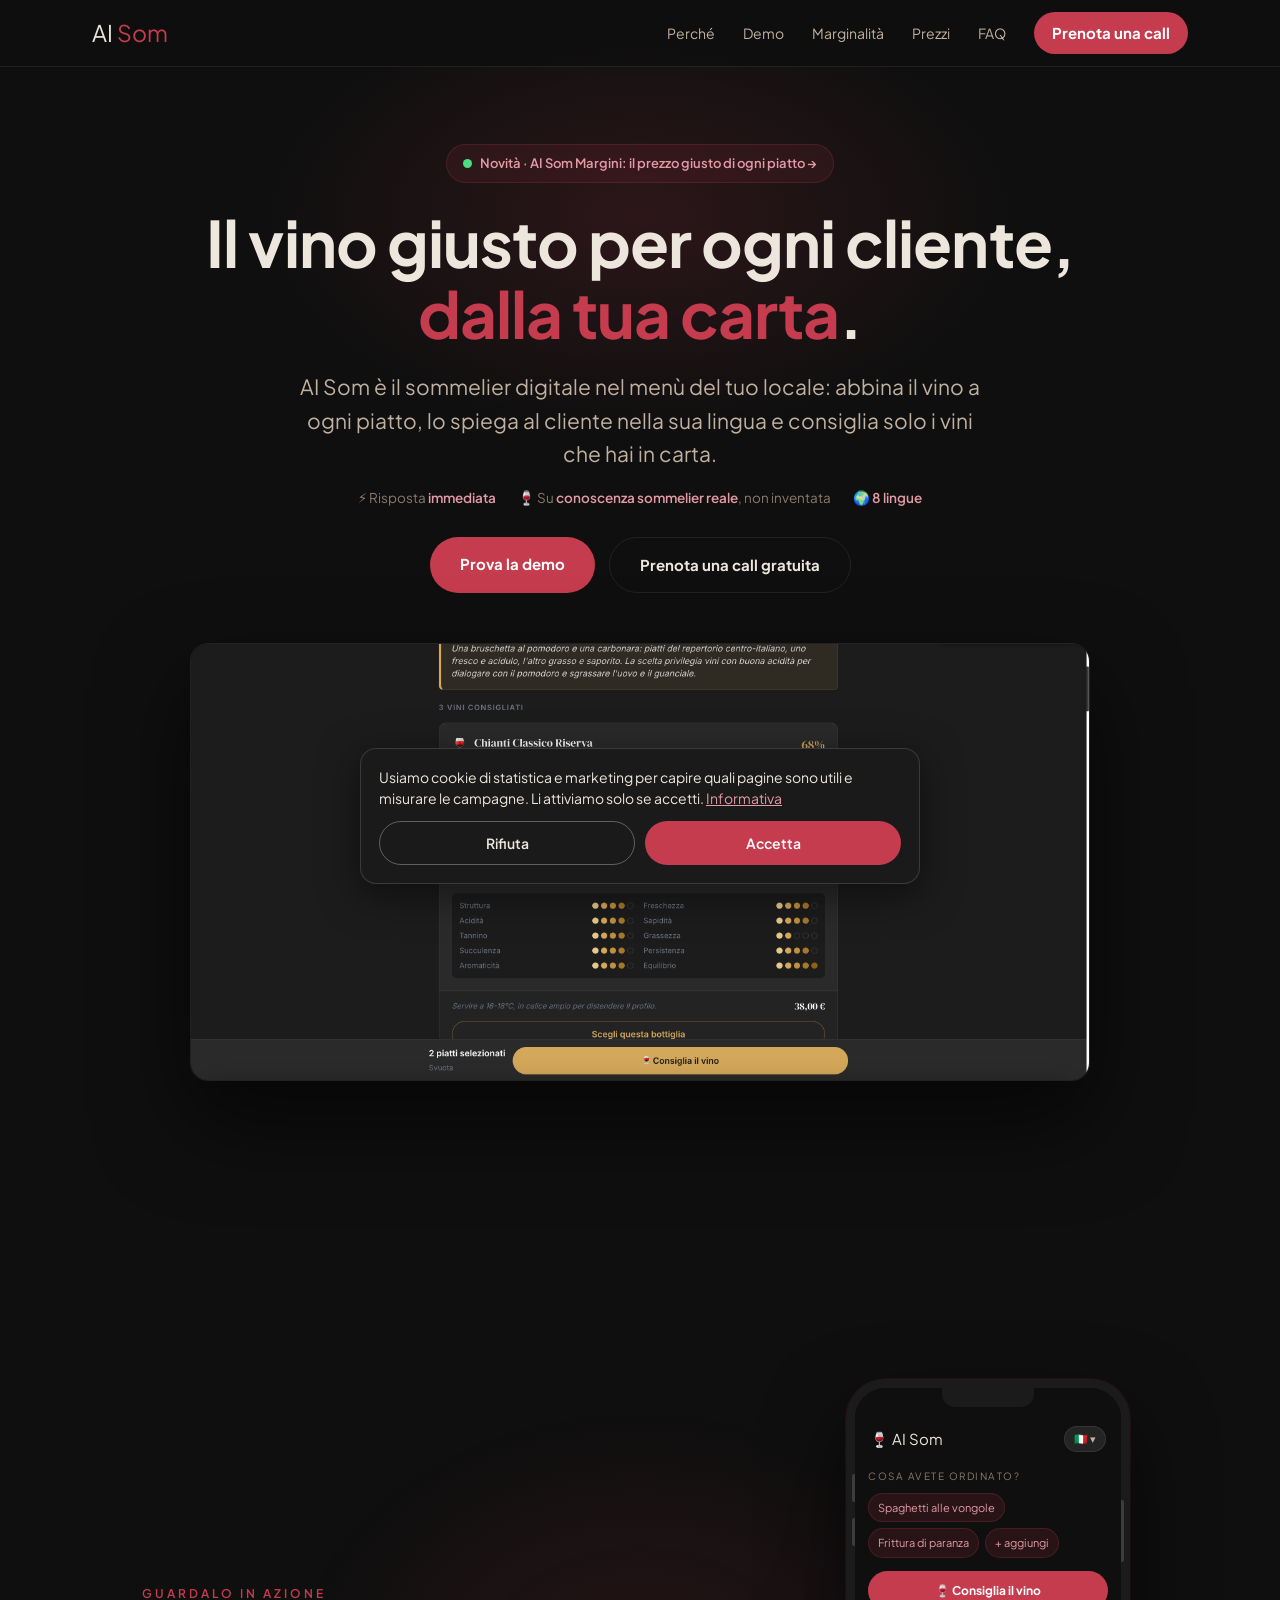
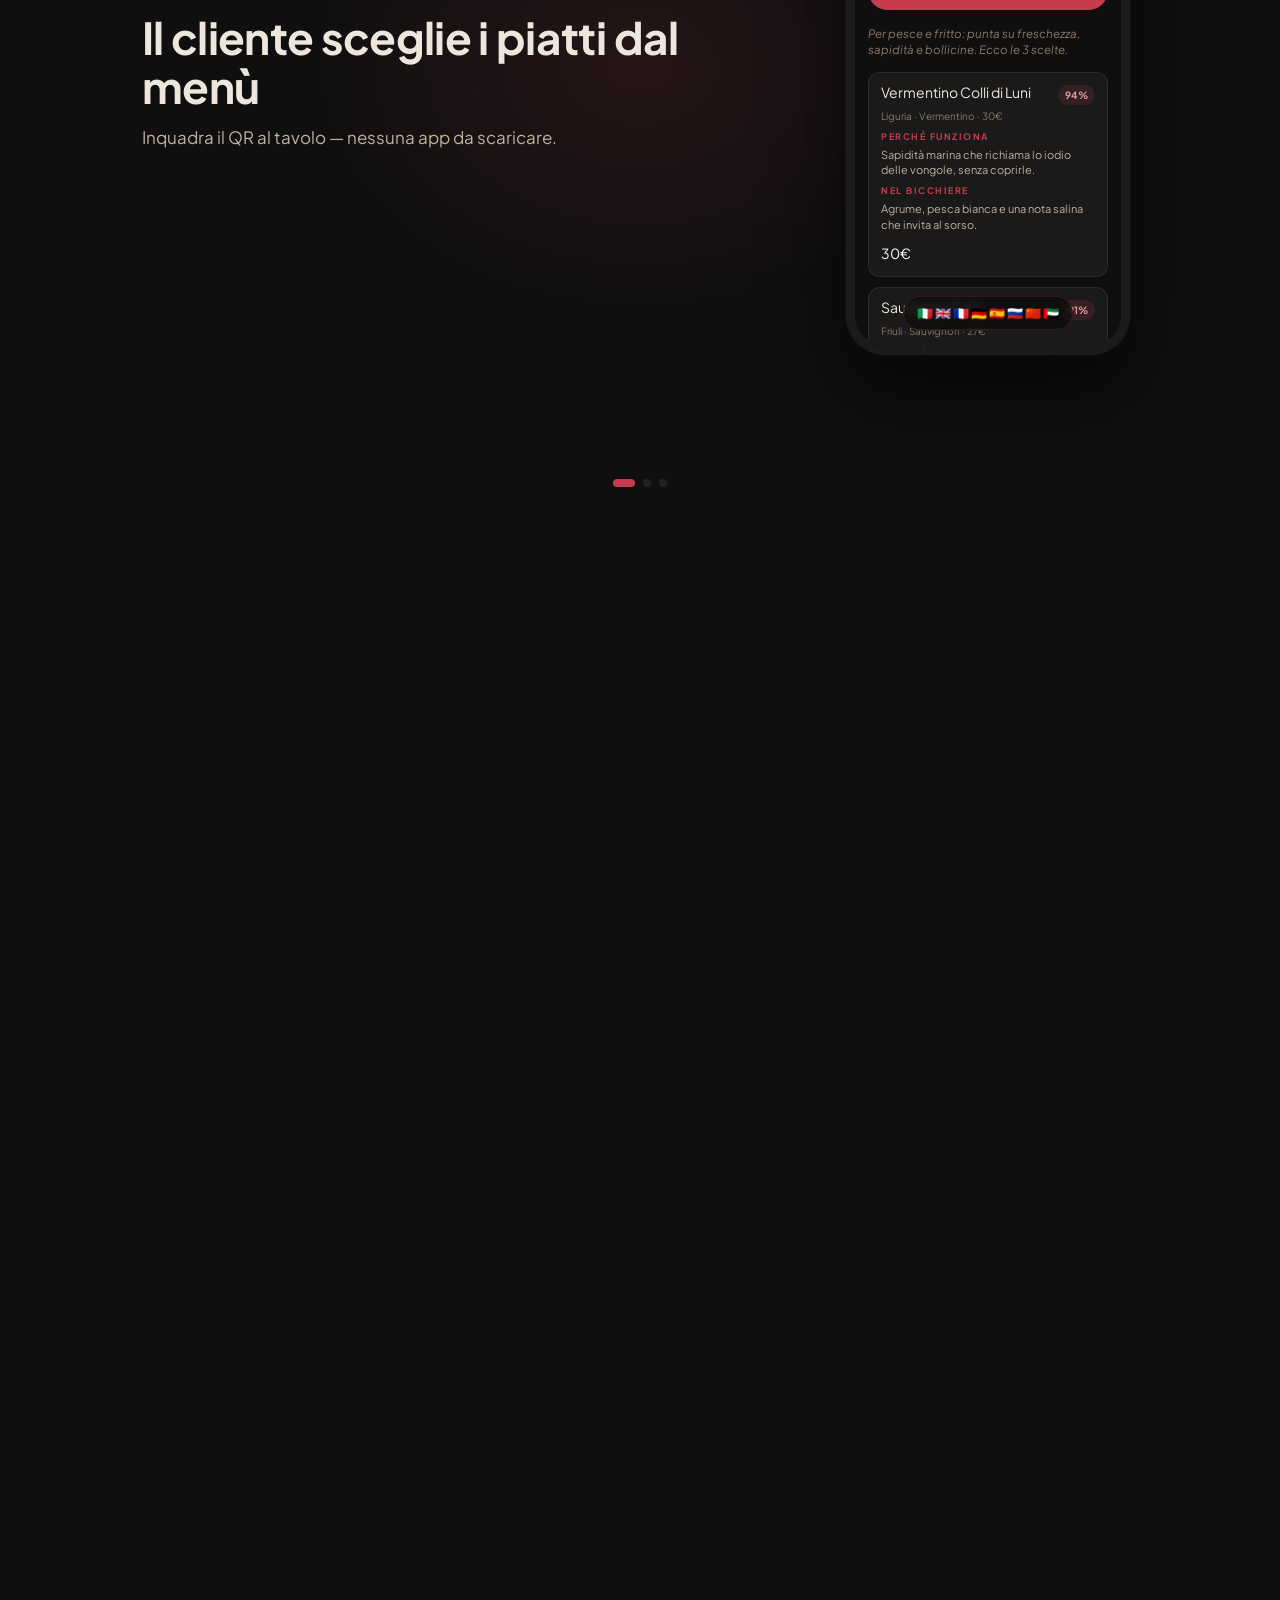
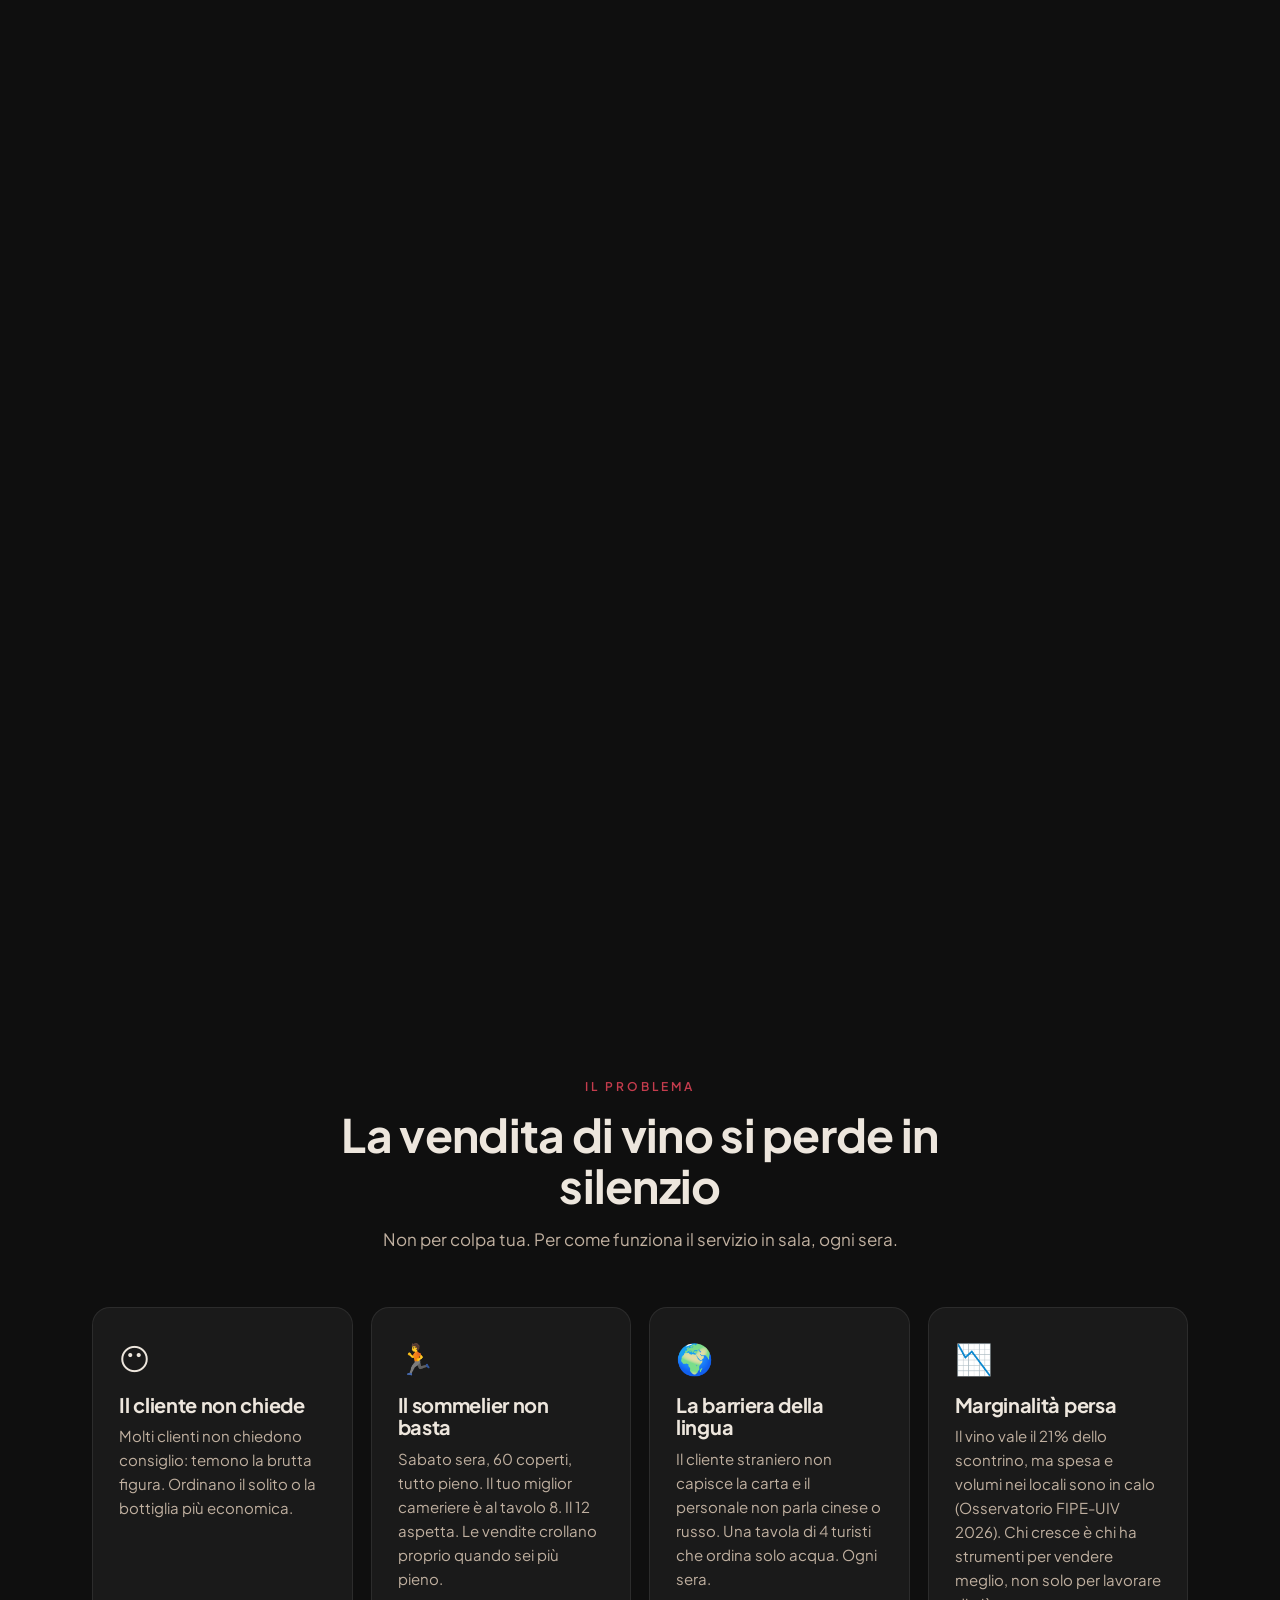
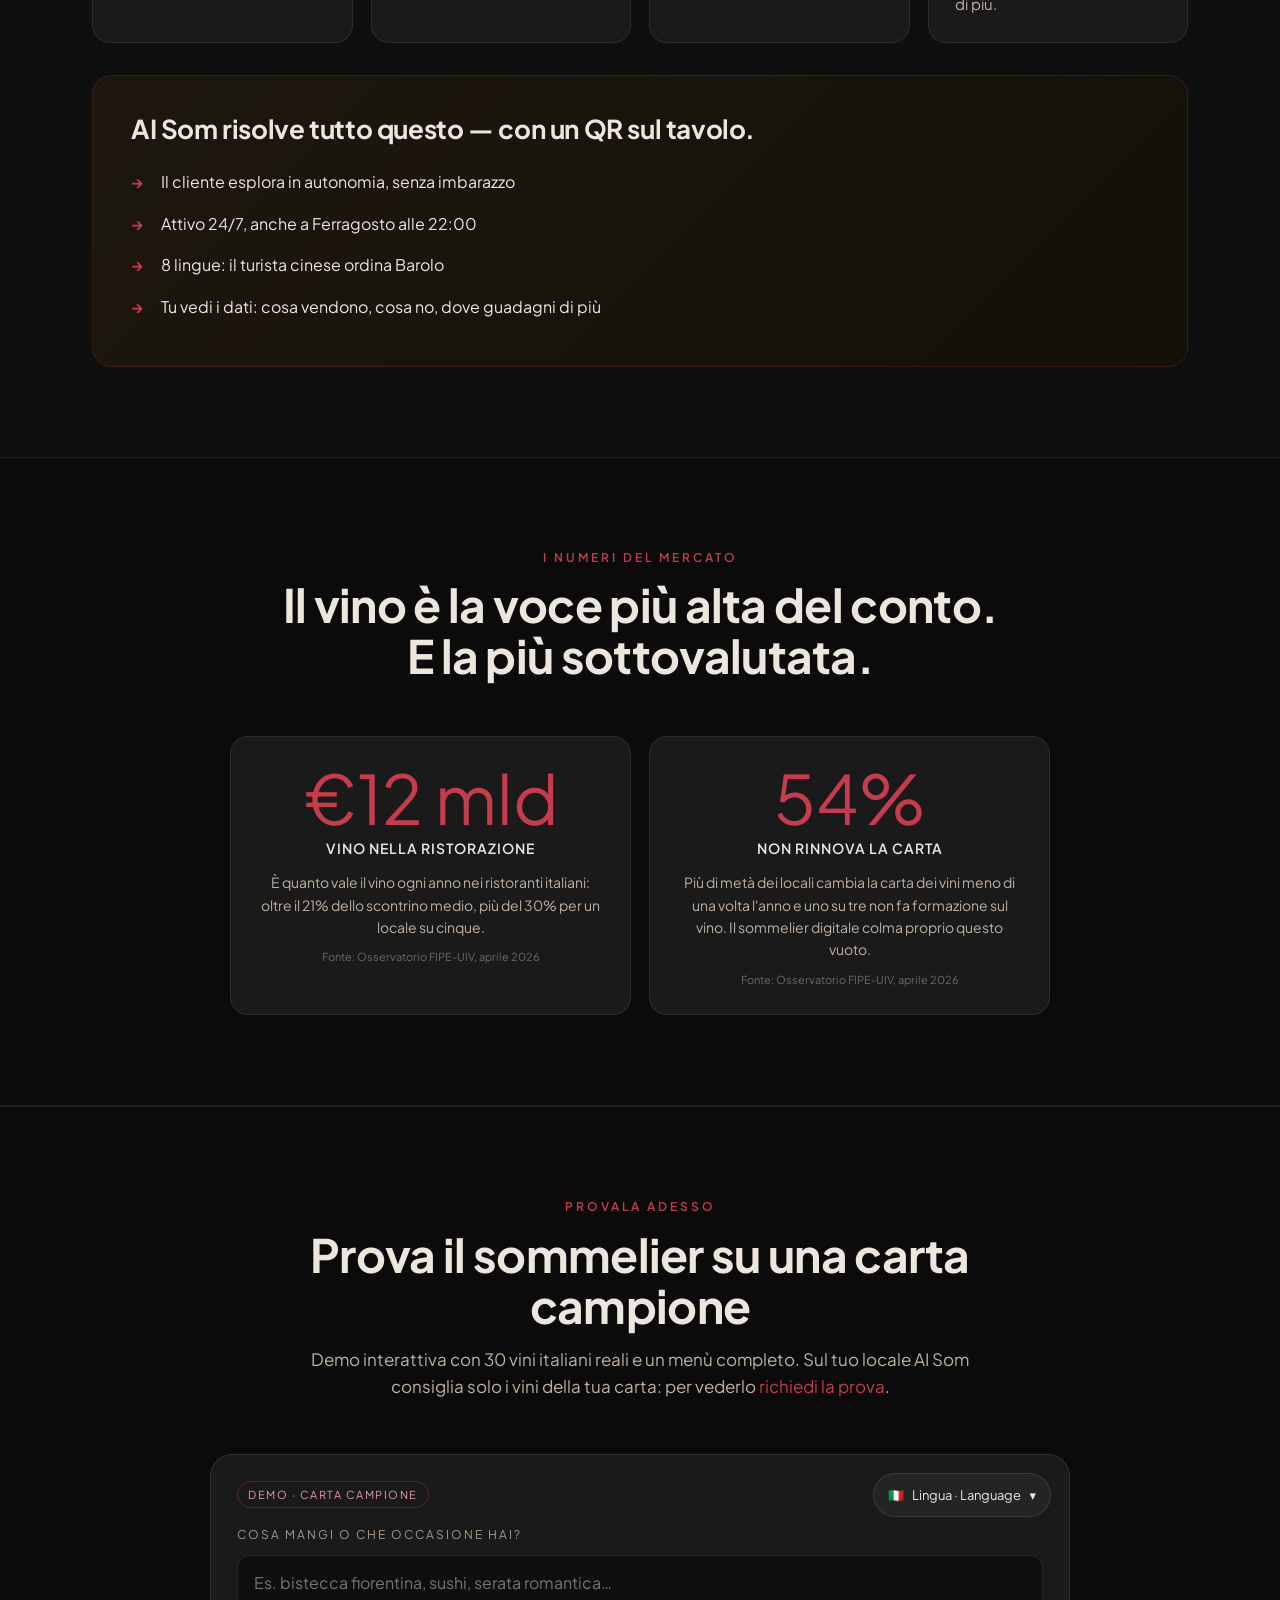
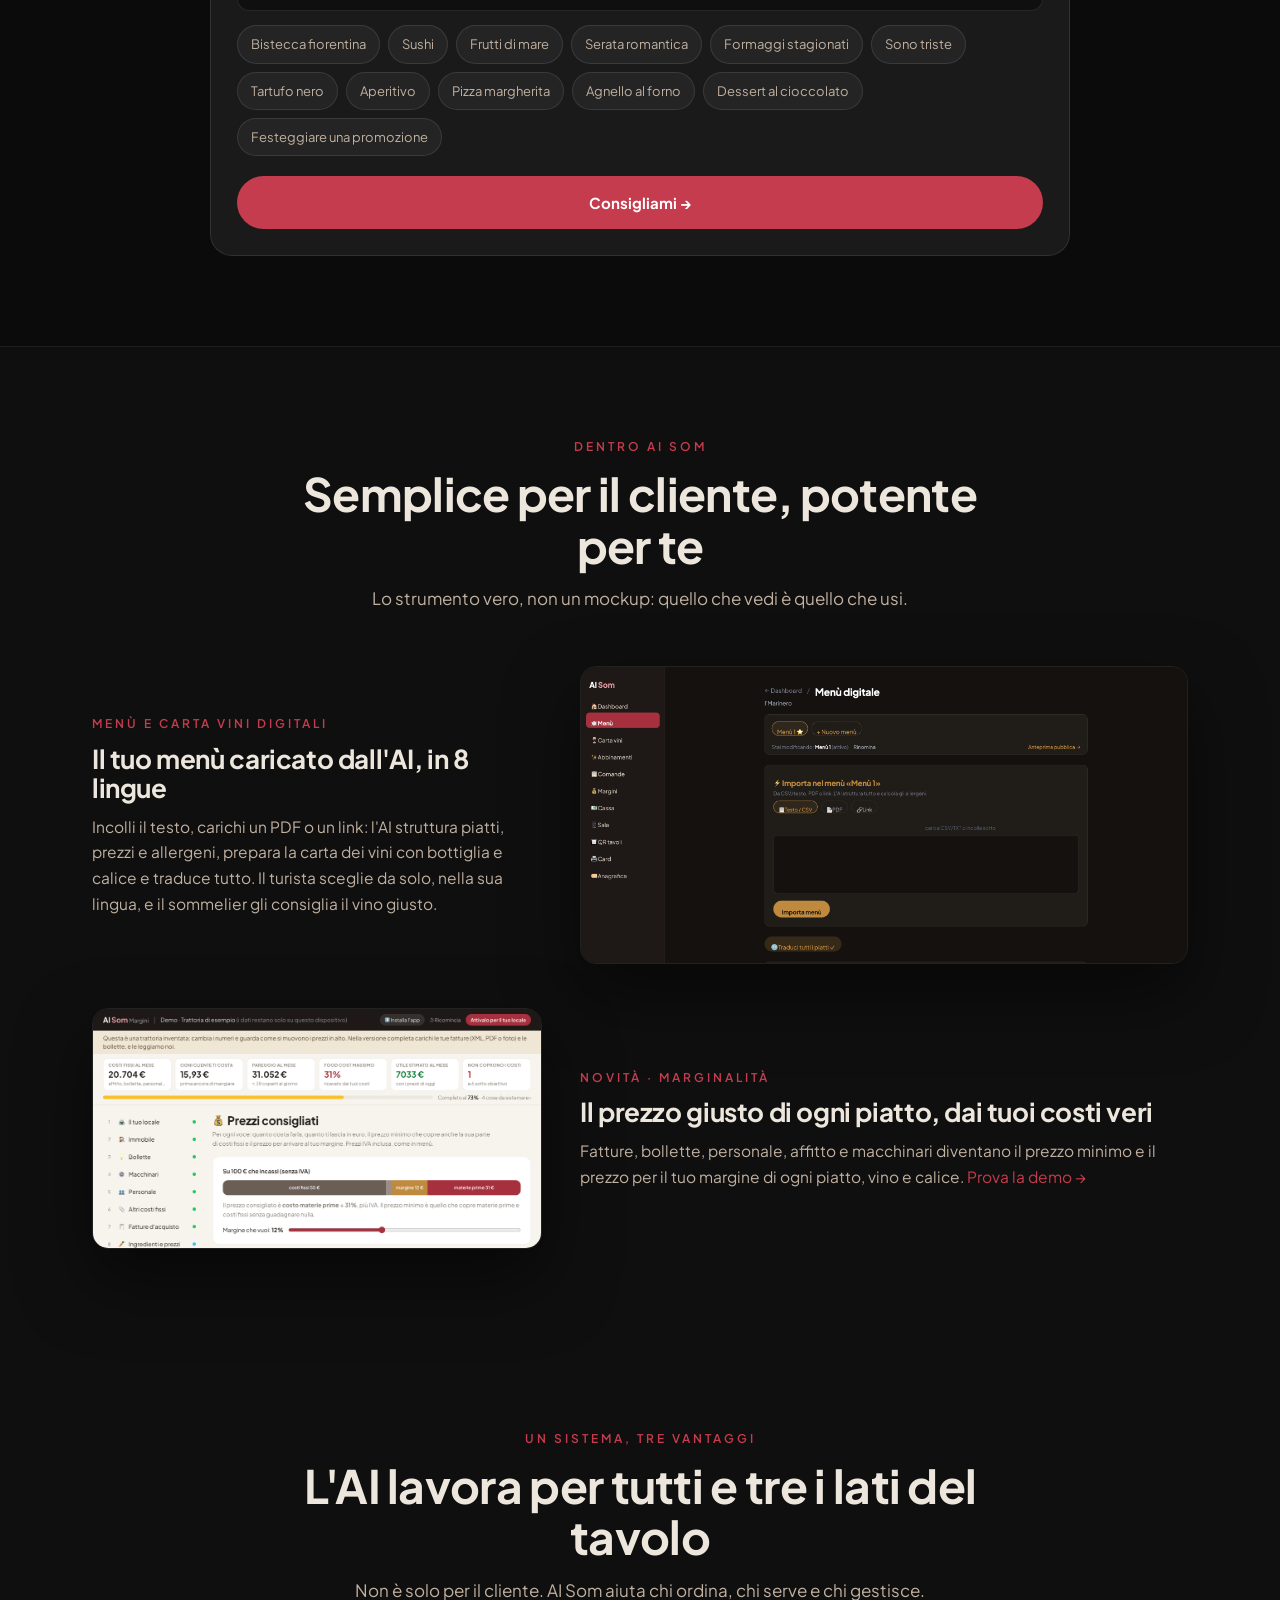
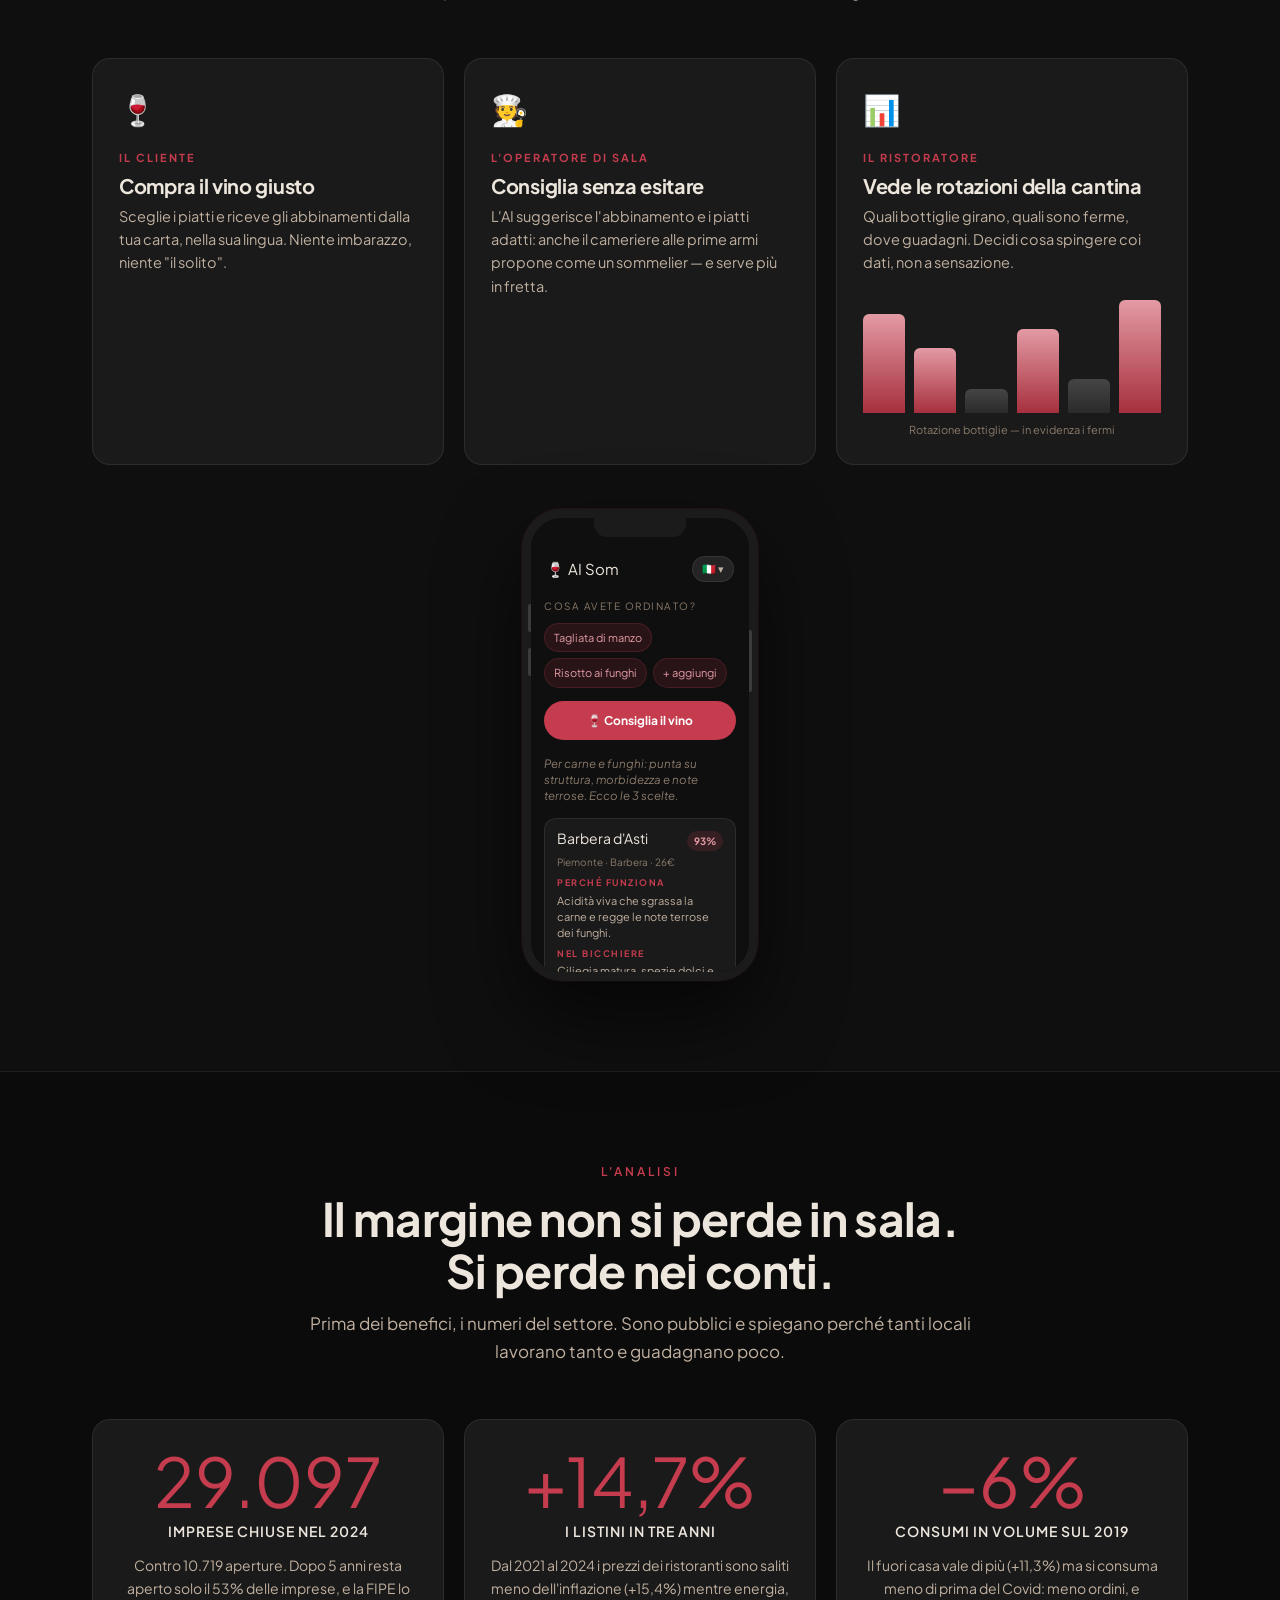
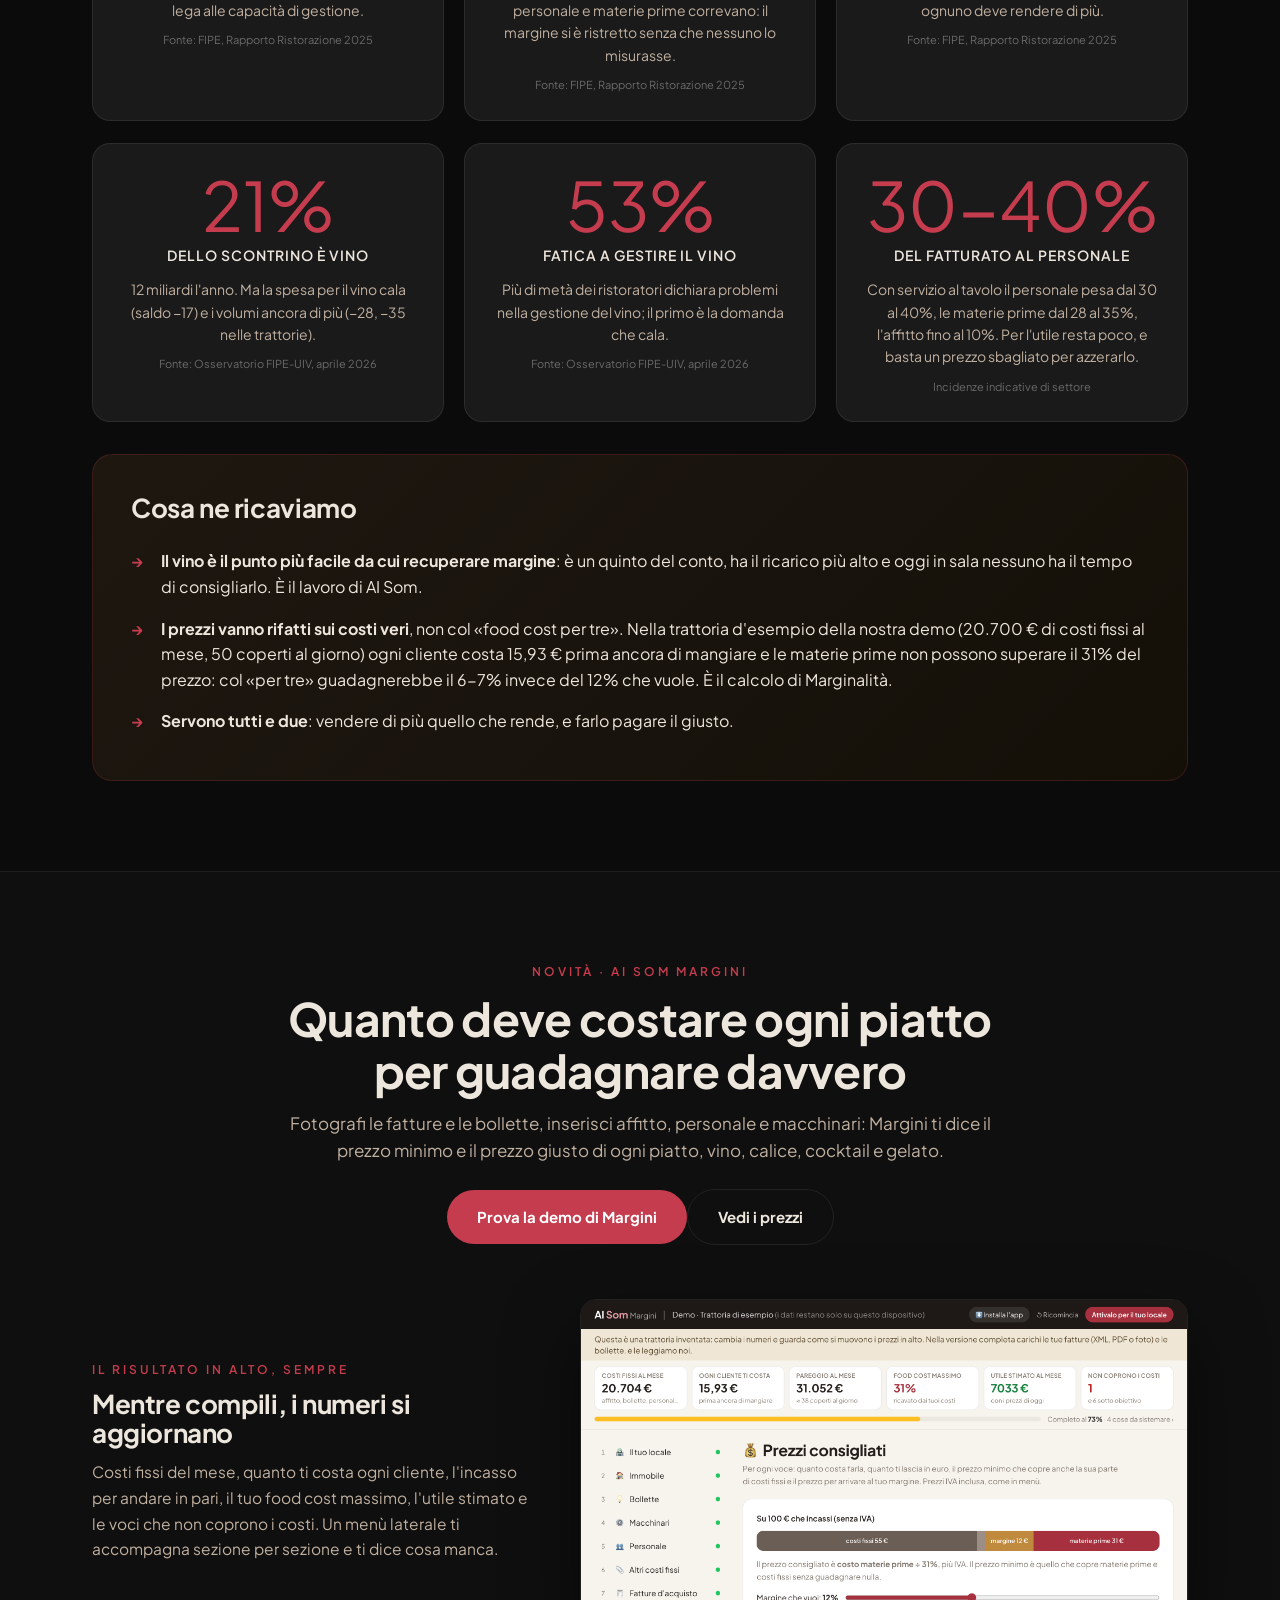
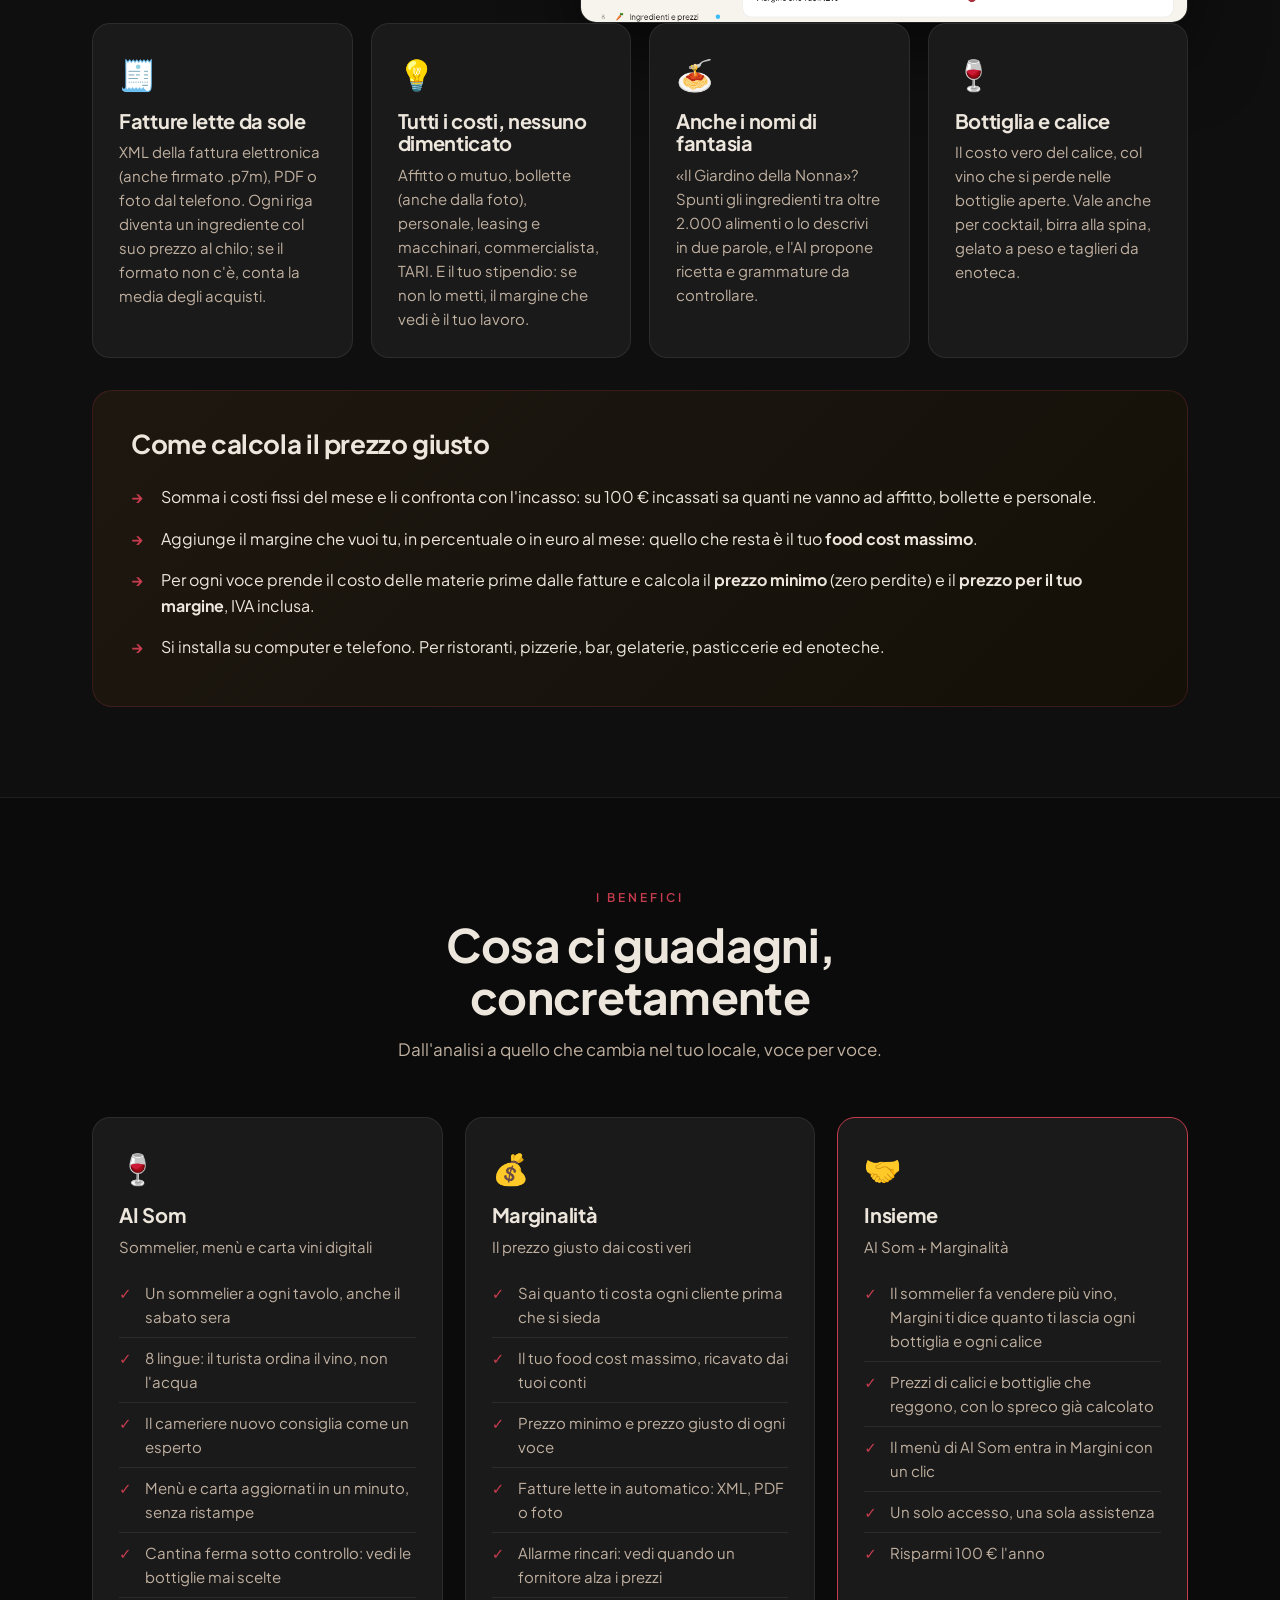
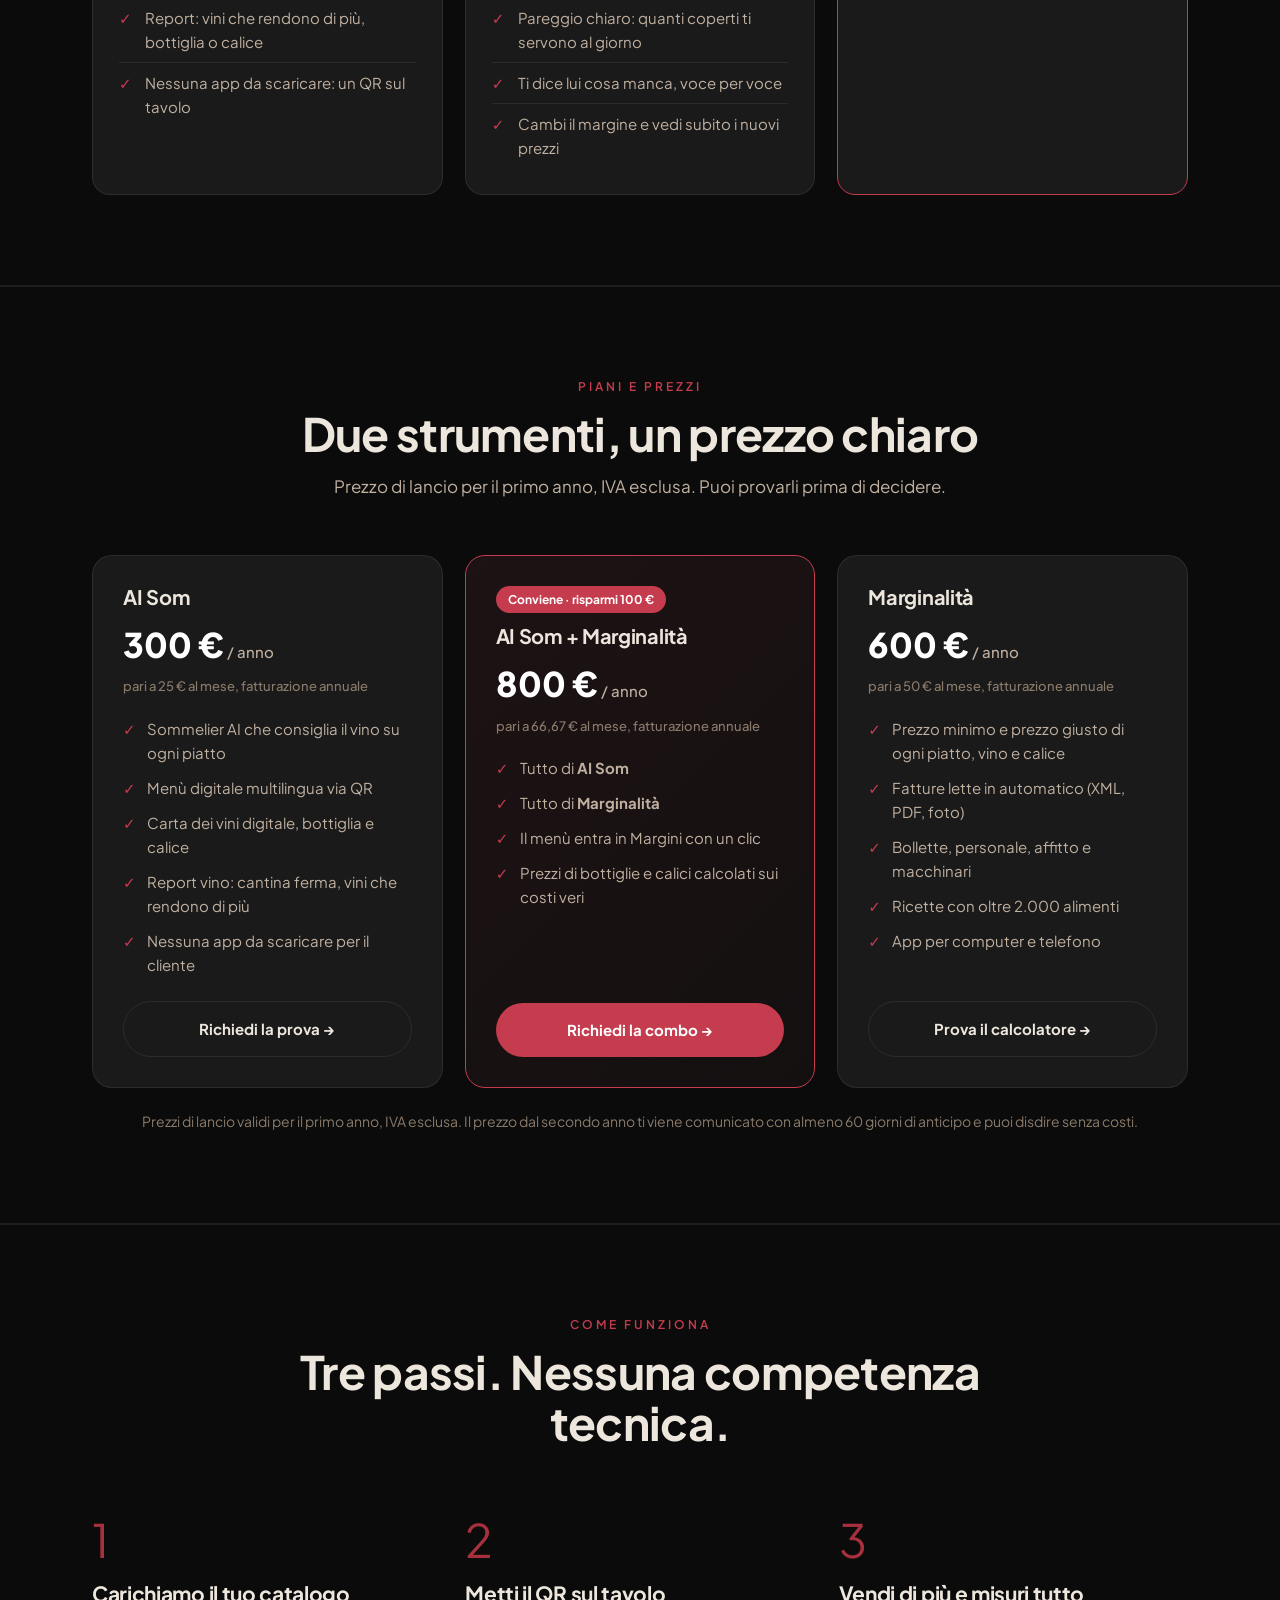
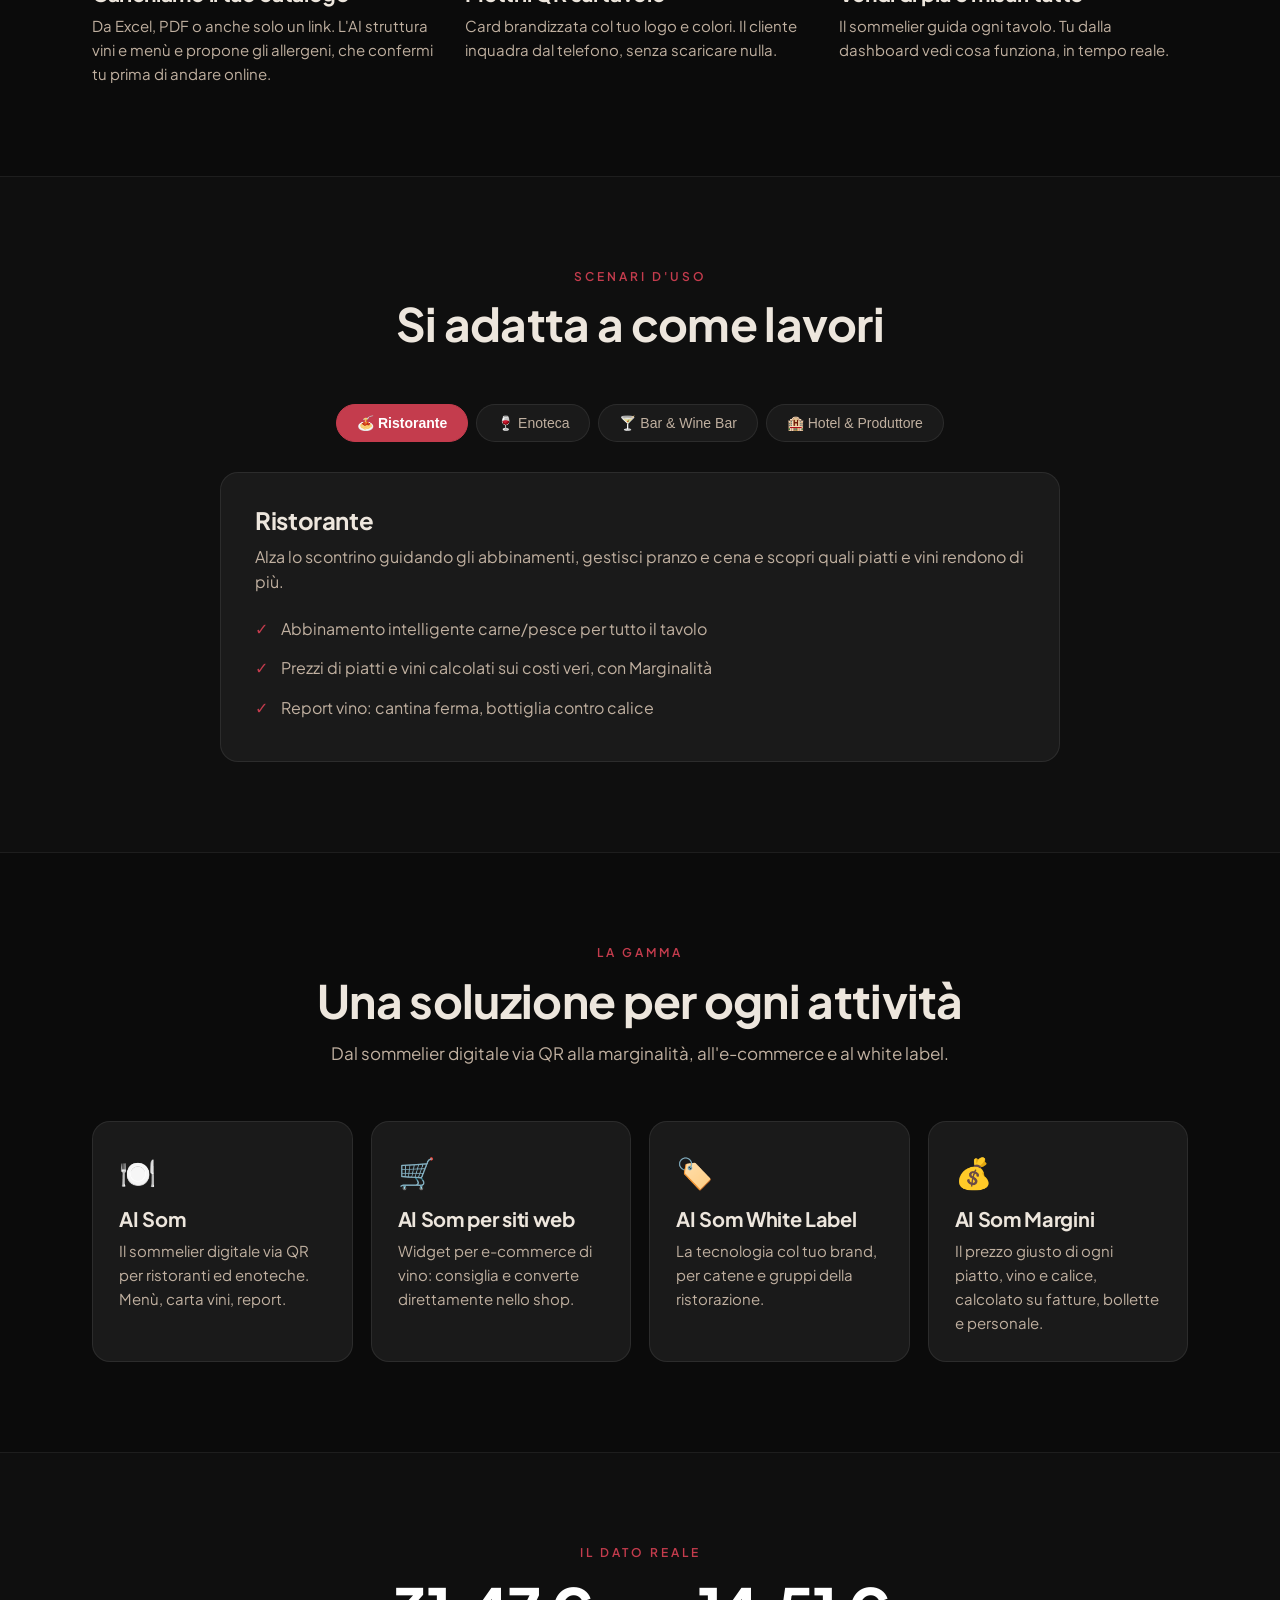
==== commit 73f9873b: "Landing Sommelier e Margini, GA4 con consenso, correzioni dei claim - prova-sommelier.html e prova-m" ====
--- a/index.html
+++ b/index.html
@@ -4,10 +4,12 @@
 <meta charset="utf-8">
 <meta name="viewport" content="width=device-width, initial-scale=1">
 <title>AI Som · Il Sommelier Digitale e la Marginalità per Ristoranti</title>
-<meta name="description" content="AI Som — il sommelier digitale nel menù del tuo locale: il vino giusto per ogni cliente in 3 secondi, in 8 lingue. E con AI Som Margini il prezzo giusto di ogni piatto, calcolato sui tuoi costi veri. Prova le demo.">
-<meta property="og:title" content="AI Som — Il vino giusto, per ogni cliente, in 3 secondi">
-<meta property="og:description" content="Il sommelier digitale nel menù del tuo locale: abbina il vino a ogni piatto, lo spiega e lo serve — all'istante, in 8 lingue. Vendi più vino, 24/7.">
-<meta property="og:url" content="https://ai-som.it">
+<meta name="description" content="AI Som — il sommelier digitale nel menù del tuo locale: il vino giusto per ogni cliente in 8 lingue. E con AI Som Margini il prezzo giusto di ogni piatto, calcolato sui tuoi costi veri. Prova le demo.">
+<meta property="og:title" content="AI Som — Il vino giusto per ogni cliente, dalla tua carta">
+<meta property="og:description" content="Il sommelier digitale nel menù del tuo locale: abbina il vino a ogni piatto, lo spiega e lo serve — nella lingua del cliente, solo tra i vini della tua carta.">
+<meta property="og:url" content="https://www.ai-som.it/">
+<link rel="canonical" href="https://www.ai-som.it/">
+<script src="analytics.js"></script>
 <meta property="og:type" content="website">
 <link rel="icon" type="image/svg+xml" href="data:image/svg+xml,%3Csvg xmlns='http://www.w3.org/2000/svg' viewBox='0 0 32 32'%3E%3Crect width='32' height='32' rx='7' fill='%230F0F0F'/%3E%3Ctext x='16' y='23' font-family='Georgia,serif' font-size='19' fill='%23A6303D' text-anchor='middle'%3ES%3C/text%3E%3C/svg%3E">
 <link rel="preconnect" href="https://fonts.googleapis.com"><link rel="preconnect" href="https://fonts.gstatic.com" crossorigin>
@@ -92,6 +94,7 @@
 .num p{font-size:14px;color:var(--text)}
 .num .src{font-size:11px;color:var(--text3);margin-top:10px}
 
+.g2n{display:grid;grid-template-columns:1fr 1fr;gap:18px;max-width:820px;margin:0 auto}@media(max-width:700px){.g2n{grid-template-columns:1fr}}
 /* DEMO */
 .demo{background:#0B0B0B;border-top:1px solid var(--border);border-bottom:1px solid var(--border)}
 .demobox{max-width:860px;margin:0 auto;background:var(--dark2);border:1px solid var(--border);border-radius:22px;padding:26px;position:relative}
@@ -302,13 +305,13 @@
 <nav><div class="wrap">
   <div class="logo">AI <span class="cop">Som</span></div>
   <div class="nlinks">
-    <a href="#problema">Perché</a><a href="#demo">Demo</a><a href="#marginalita">Marginalità</a><a href="#garanzia">Garanzia</a><a href="#prezzi">Prezzi</a><a href="#faq">FAQ</a>
+    <a href="#problema">Perché</a><a href="#demo">Demo</a><a href="#marginalita">Marginalità</a><a href="#prezzi">Prezzi</a><a href="#faq">FAQ</a>
     <a href="https://cal.eu/ai-som" target="_blank" rel="noopener" class="btn" style="padding:9px 18px">Prenota una call</a>
   </div>
   <button class="burger" id="burger" aria-label="menu"><span></span><span></span><span></span></button>
 </div></nav>
 <div class="drawer" id="drawer">
-  <a href="#problema">Perché AI Som</a><a href="#demo">Prova la demo</a><a href="#marginalita">Marginalità</a><a href="#garanzia">Garanzia</a><a href="#prezzi">Prezzi</a><a href="#faq">FAQ</a><a href="https://cal.eu/ai-som" target="_blank" rel="noopener" class="cop">Prenota una call →</a>
+  <a href="#problema">Perché AI Som</a><a href="#demo">Prova la demo</a><a href="#marginalita">Marginalità</a><a href="#prezzi">Prezzi</a><a href="#faq">FAQ</a><a href="https://cal.eu/ai-som" target="_blank" rel="noopener" class="cop">Prenota una call →</a>
 </div>
 
 <main>
@@ -316,18 +319,17 @@
 <!-- HERO -->
 <header class="hero"><div class="wrap">
   <a href="#marginalita" class="badge"><span class="dot"></span> Novità · AI Som Margini: il prezzo giusto di ogni piatto →</a>
-  <h1>Il vino giusto, per ogni cliente,<br><span class="cop">in 3 secondi</span>.</h1>
-  <p class="sub">AI Som è il sommelier digitale nel menù del tuo locale: abbina il vino a ogni piatto, lo spiega e lo serve al tavolo — all'istante, in 8 lingue.</p>
+  <h1>Il vino giusto per ogni cliente,<br><span class="cop">dalla tua carta</span>.</h1>
+  <p class="sub">AI Som è il sommelier digitale nel menù del tuo locale: abbina il vino a ogni piatto, lo spiega al cliente nella sua lingua e consiglia solo i vini che hai in carta.</p>
   <div class="trustline">
     <span>⚡ Risposta <b>immediata</b></span>
     <span>🍷 Su <b>conoscenza sommelier reale</b>, non inventata</span>
     <span>🌍 <b>8 lingue</b></span>
   </div>
   <div class="cta">
-    <a href="#demo" class="btn">Prova la demo dal vivo</a>
+    <a href="#demo" class="btn">Prova la demo</a>
     <a href="https://cal.eu/ai-som" target="_blank" rel="noopener" class="btn btn-ghost">Prenota una call gratuita</a>
   </div>
-  <div class="proof">Provato in sala: con il sommelier il vino scelto vale il <b class="cop">117% in più</b> della media della carta*<br><span style="font-size:12px;opacity:.7">*ristorante di pesce in Toscana, una settimana di servizio reale, 39 tavoli</span></div>
   <div class="heroimg">
     <img src="hero-dashboard.png" alt="Dashboard AI Som con report e marginalità del vino" onerror="this.style.display='none'">
   </div>
@@ -376,7 +378,6 @@
       <li>Il cliente esplora in autonomia, senza imbarazzo</li>
       <li>Attivo 24/7, anche a Ferragosto alle 22:00</li>
       <li>8 lingue: il turista cinese ordina Barolo</li>
-      <li>Nel test in sala il vino scelto col sommelier valeva il 117% in più della media della carta</li>
       <li>Tu vedi i dati: cosa vendono, cosa no, dove guadagni di più</li>
     </ul>
   </div>
@@ -385,8 +386,7 @@
 <!-- NUMERI -->
 <section style="background:#0B0B0B;border-top:1px solid var(--border);border-bottom:1px solid var(--border)"><div class="wrap">
   <div class="shead"><div class="eyebrow">I numeri del mercato</div><h2>Il vino è la voce più alta del conto. E la più sottovalutata.</h2></div>
-  <div class="g3">
-    <div class="card num"><div class="big" data-count="117" data-pre="+" data-suf="%">+117%</div><div class="lab">valore del vino scelto</div><p>31,47 € contro 14,51 € di media della carta: è quanto valeva il vino scelto col sommelier AI Som in una settimana di servizio reale. Stesso locale, stessa carta.</p><div class="src">Fonte: dati AI Som, ristorante di pesce in Toscana, 39 tavoli</div></div>
+  <div class="g2n">
     <div class="card num"><div class="big" data-count="12" data-pre="€" data-suf=" mld">€12 mld</div><div class="lab">vino nella ristorazione</div><p>È quanto vale il vino ogni anno nei ristoranti italiani: oltre il 21% dello scontrino medio, più del 30% per un locale su cinque.</p><div class="src">Fonte: Osservatorio FIPE-UIV, aprile 2026</div></div>
     <div class="card num"><div class="big" data-count="54" data-suf="%">54%</div><div class="lab">non rinnova la carta</div><p>Più di metà dei locali cambia la carta dei vini meno di una volta l'anno e uno su tre non fa formazione sul vino. Il sommelier digitale colma proprio questo vuoto.</p><div class="src">Fonte: Osservatorio FIPE-UIV, aprile 2026</div></div>
   </div>
@@ -394,18 +394,8 @@
 
 <!-- DEMO -->
 <section class="demo" id="demo"><div class="wrap">
-  <div class="shead"><div class="eyebrow">Provala adesso</div><h2>Prova AI Som dal vivo — con vini reali</h2><p>Demo statica con 30 vini reali italiani e un menù completo. La versione live lavora sul tuo catalogo specifico.</p></div>
-  <div class="demobox">
-    <div class="langbtn">
-      <button class="langtrig" id="langtrig"><span id="curflag">🇮🇹</span> <span>Select language</span> ▾</button>
-      <div class="langmenu" id="langmenu"></div>
-    </div>
-    <div class="dprompt" id="dprompt">Cosa mangi o che occasione hai?</div>
-    <input class="dinput" id="dinput" placeholder="Es. bistecca fiorentina, sushi, serata romantica…">
-    <div class="chips" id="chips"></div>
-    <button class="btn dbtn" id="dbtn">Consigliami →</button>
-    <div id="dout"></div>
-  </div>
+  <div class="shead"><div class="eyebrow">Provala adesso</div><h2>Prova il sommelier su una carta campione</h2><p>Demo interattiva con 30 vini italiani reali e un menù completo. Sul tuo locale AI Som consiglia solo i vini della tua carta: per vederlo <a href="prova-sommelier.html" class="cop">richiedi la prova</a>.</p></div>
+  <div data-aisom-demo></div>
 </div></section>
 
 <!-- DENTRO AI SOM (screenshot reali, reveal allo scorrimento) -->
@@ -415,7 +405,7 @@
   <div class="featrow">
     <div class="feattext">
       <div class="eyebrow">Menù e carta vini digitali</div>
-      <h3>Il tuo menù caricato dall'AI, in 10 lingue</h3>
+      <h3>Il tuo menù caricato dall'AI, in 8 lingue</h3>
       <p>Incolli il testo, carichi un PDF o un link: l'AI struttura piatti, prezzi e allergeni, prepara la carta dei vini con bottiglia e calice e traduce tutto. Il turista sceglie da solo, nella sua lingua, e il sommelier gli consiglia il vino giusto.</p>
     </div>
     <div class="featimg"><img src="shot-menu.png" alt="Import del menù con AI da PDF, testo o link" onerror="this.closest('.featrow').style.display='none'"></div>
@@ -435,7 +425,7 @@
 <section id="sistema"><div class="wrap">
   <div class="shead"><div class="eyebrow">Un sistema, tre vantaggi</div><h2>L'AI lavora per tutti e tre i lati del tavolo</h2><p>Non è solo per il cliente. AI Som aiuta chi ordina, chi serve e chi gestisce.</p></div>
   <div class="g3">
-    <div class="actor"><div class="ico">🍷</div><span class="tag">Il cliente</span><h3>Compra il vino giusto</h3><p>Sceglie i piatti e riceve 3 abbinamenti in 3 secondi, nella sua lingua. Niente imbarazzo, niente "il solito".</p></div>
+    <div class="actor"><div class="ico">🍷</div><span class="tag">Il cliente</span><h3>Compra il vino giusto</h3><p>Sceglie i piatti e riceve gli abbinamenti dalla tua carta, nella sua lingua. Niente imbarazzo, niente "il solito".</p></div>
     <div class="actor"><div class="ico">🧑‍🍳</div><span class="tag">L'operatore di sala</span><h3>Consiglia senza esitare</h3><p>L'AI suggerisce l'abbinamento e i piatti adatti: anche il cameriere alle prime armi propone come un sommelier — e serve più in fretta.</p></div>
     <div class="actor"><div class="ico">📊</div><span class="tag">Il ristoratore</span><h3>Vede le rotazioni della cantina</h3><p>Quali bottiglie girano, quali sono ferme, dove guadagni. Decidi cosa spingere coi dati, non a sensazione.</p>
       <div class="chart" id="cantina">
@@ -514,7 +504,6 @@
   <div class="shead"><div class="eyebrow">I benefici</div><h2>Cosa ci guadagni, concretamente</h2><p>Dall'analisi a quello che cambia nel tuo locale, voce per voce.</p></div>
   <div class="benefici">
     <div class="card"><div class="ico">🍷</div><h3>AI Som</h3><p class="muted">Sommelier, menù e carta vini digitali</p><ul>
-      <li>Più vino venduto e di valore più alto: +117% nel test in sala</li>
       <li>Un sommelier a ogni tavolo, anche il sabato sera</li>
       <li>8 lingue: il turista ordina il vino, non l'acqua</li>
       <li>Il cameriere nuovo consiglia come un esperto</li>
@@ -543,24 +532,13 @@
   </div>
 </div></section>
 
-<section id="garanzia"><div class="wrap">
-  <div class="garanzia">
-    <div class="sigillo"><span style="font-size:38px">90</span><span style="font-size:12px;letter-spacing:2px">GIORNI</span></div>
-    <div>
-      <div class="eyebrow">Garanzia risultato</div>
-      <h2 style="font-size:clamp(24px,3.4vw,36px);margin:10px 0 12px">Più vino venduto e più margine.<br>O ti rimborsiamo.</h2>
-      <p class="muted">Se nei primi 90 giorni il vino scelto con AI Som non vale più della media della tua carta — lo misura il report — oppure se Marginalità non ti trova margine da recuperare sui tuoi prezzi, ti restituiamo l'intero abbonamento. Basta una email a info@ai-som.it.</p>
-    </div>
-  </div>
-</div></section>
-
 <!-- PREZZI -->
 <section id="prezzi" style="background:#0B0B0B;border-top:1px solid var(--border);border-bottom:1px solid var(--border)"><div class="wrap">
-  <div class="shead"><div class="eyebrow">Piani e prezzi</div><h2>Due strumenti, un prezzo chiaro</h2><p>Canone annuale, IVA esclusa. Ti mostriamo tutto dal vivo in una call, senza impegno.</p></div>
+  <div class="shead"><div class="eyebrow">Piani e prezzi</div><h2>Due strumenti, un prezzo chiaro</h2><p>Prezzo di lancio per il primo anno, IVA esclusa. Puoi provarli prima di decidere.</p></div>
   <div class="plans">
     <div class="plan">
       <h3>AI Som</h3>
-      <div class="price">300 €<span> / anno</span><small>25 € al mese</small></div>
+      <div class="price">300 €<span> / anno</span><small>pari a 25 € al mese, fatturazione annuale</small></div>
       <ul>
         <li>Sommelier AI che consiglia il vino su ogni piatto</li>
         <li>Menù digitale multilingua via QR</li>
@@ -568,12 +546,12 @@
         <li>Report vino: cantina ferma, vini che rendono di più</li>
         <li>Nessuna app da scaricare per il cliente</li>
       </ul>
-      <a href="#contatti" class="btn btn-ghost">Richiedi AI Som →</a>
+      <a href="prova-sommelier.html" class="btn btn-ghost">Richiedi la prova →</a>
     </div>
     <div class="plan hi">
       <div class="risparmio">Conviene · risparmi 100 €</div>
       <h3>AI Som + Marginalità</h3>
-      <div class="price">800 €<span> / anno</span><small>66,67 € al mese</small></div>
+      <div class="price">800 €<span> / anno</span><small>pari a 66,67 € al mese, fatturazione annuale</small></div>
       <ul>
         <li>Tutto di <b>AI Som</b></li>
         <li>Tutto di <b>Marginalità</b></li>
@@ -584,7 +562,7 @@
     </div>
     <div class="plan">
       <h3>Marginalità</h3>
-      <div class="price">600 €<span> / anno</span><small>50 € al mese</small></div>
+      <div class="price">600 €<span> / anno</span><small>pari a 50 € al mese, fatturazione annuale</small></div>
       <ul>
         <li>Prezzo minimo e prezzo giusto di ogni piatto, vino e calice</li>
         <li>Fatture lette in automatico (XML, PDF, foto)</li>
@@ -592,17 +570,17 @@
         <li>Ricette con oltre 2.000 alimenti</li>
         <li>App per computer e telefono</li>
       </ul>
-      <a href="https://ai-som-saas.vercel.app/margini/demo" target="_blank" rel="noopener" class="btn btn-ghost">Prova la demo →</a>
-    </div>
-  </div>
-  <p class="notaprezzi">Tutti i piani hanno la <a href="#garanzia" class="cop">garanzia risultato di 90 giorni</a>.</p>
+      <a href="prova-margini.html" class="btn btn-ghost">Prova il calcolatore →</a>
+    </div>
+  </div>
+  <p class="notaprezzi">Prezzi di lancio validi per il primo anno, IVA esclusa. Il prezzo dal secondo anno ti viene comunicato con almeno 60 giorni di anticipo e puoi disdire senza costi.</p>
 </div></section>
 
 <!-- COME FUNZIONA -->
 <section style="background:#0B0B0B;border-top:1px solid var(--border);border-bottom:1px solid var(--border)"><div class="wrap">
   <div class="shead"><div class="eyebrow">Come funziona</div><h2>Tre passi. Nessuna competenza tecnica.</h2></div>
   <div class="steps">
-    <div class="step"><div class="n">1</div><h3>Carichiamo il tuo catalogo</h3><p>Da Excel, PDF o anche solo un link. L'AI struttura vini e menù e calcola gli allergeni. In 48 ore sei online.</p></div>
+    <div class="step"><div class="n">1</div><h3>Carichiamo il tuo catalogo</h3><p>Da Excel, PDF o anche solo un link. L'AI struttura vini e menù e propone gli allergeni, che confermi tu prima di andare online.</p></div>
     <div class="step"><div class="n">2</div><h3>Metti il QR sul tavolo</h3><p>Card brandizzata col tuo logo e colori. Il cliente inquadra dal telefono, senza scaricare nulla.</p></div>
     <div class="step"><div class="n">3</div><h3>Vendi di più e misuri tutto</h3><p>Il sommelier guida ogni tavolo. Tu dalla dashboard vedi cosa funziona, in tempo reale.</p></div>
   </div>
@@ -669,17 +647,17 @@
         <li>Demo live con i tuoi vini reali</li>
         <li>Analisi del tuo contesto specifico</li>
         <li>Ti aiutiamo a scegliere il piano adatto</li>
-        <li>Risposta garantita entro 24 ore</li>
+        <li>Ti ricontattiamo noi per fissare la demo</li>
         <li>Nessun obbligo di acquisto</li>
       </ul>
       <a href="https://cal.eu/ai-som" target="_blank" rel="noopener" class="btn" style="margin-top:20px">📅 Scegli tu lo slot — prenota la call →</a>
       <p class="muted" style="font-size:13px;margin-top:12px">Preferisci scrivere? Usa il form qui accanto.</p>
     </div>
     <div>
-      <form action="https://formsubmit.co/info@ai-som.it" method="POST">
+      <form action="https://formsubmit.co/info@ai-som.it" method="POST" data-offerta="homepage">
         <input type="hidden" name="_subject" value="Nuova richiesta call — AI Som">
         <input type="hidden" name="_captcha" value="false">
-        <input type="hidden" name="_next" value="https://ai-som.it/grazie.html">
+        <input type="hidden" name="_next" value="https://www.ai-som.it/grazie.html?offerta=homepage">
         <div class="fld"><label>Nome e Cognome *</label><input name="Nome" required></div>
         <div class="fld"><label>Email *</label><input type="email" name="Email" required></div>
         <div class="fld"><label>Telefono</label><input name="Telefono"></div>
@@ -692,7 +670,7 @@
         <div class="fld"><label>Numero di coperti o referenze vino</label><input name="Dimensione"></div>
         <div class="fld"><label>Messaggio (opzionale)</label><textarea name="Messaggio" rows="3"></textarea></div>
         <button class="btn" type="submit" style="width:100%">Prenota la call gratuita →</button>
-        <div class="formnote">Risposta garantita entro 24 ore · info@ai-som.it</div>
+        <div class="formnote">Ti ricontattiamo noi · info@ai-som.it · <a href="privacy.html" class="cop">Informativa privacy</a></div>
       </form>
     </div>
   </div>
@@ -702,8 +680,10 @@
 
 <footer><div class="wrap">
   AI <span class="cop">Som</span> · Il Sommelier Digitale · <a href="mailto:info@ai-som.it" class="cop">info@ai-som.it</a><br>
+  <a href="prova-sommelier.html">Sommelier digitale</a> · <a href="prova-margini.html">Margini: food cost e prezzi</a> · <a href="privacy.html">Privacy e cookie</a> · <a href="#" data-consenso-reset>Preferenze cookie</a><br>
   <span style="opacity:.6">© 2026 AI Som · ai-som.it</span>
 </div></footer>
+<script src="widget/demo-sommelier.js" defer></script>
 
 <script>
 /* NAV */
@@ -720,7 +700,7 @@
 
 /* FAQ */
 var FAQ=[
-["Quanto tempo ci vuole per attivare AI Som nel mio locale?","In media 48 ore dal primo contatto. Carichiamo il tuo catalogo, configuriamo il widget con i tuoi colori e generiamo il QR. Nessuna competenza tecnica richiesta."],
+["Quanto tempo ci vuole per attivare AI Som nel mio locale?","Dipende da quanto è lunga la carta: appena ci mandi menù e carta li carichiamo noi, configuriamo il widget con i tuoi colori e generiamo il QR. Nessuna competenza tecnica richiesta."],
 ["Devo avere un sito web o WooCommerce?","No. Per ristoranti ed enoteche funziona tramite QR code: il cliente accede da smartphone senza scaricare nessuna app."],
 ["Posso aggiornare la carta vini quando voglio?","Sì, in qualsiasi momento dal pannello admin. AI Som si aggiorna istantaneamente."],
 ["Come funziona il supporto multilingua?","Il cliente sceglie la lingua e scrive la sua richiesta. AI Som risponde completamente in quella lingua: descrizioni e consigli di servizio."],
@@ -731,7 +711,6 @@
 ["Cos'è AI Som Margini?","Lo strumento che calcola quanto deve costare ogni piatto, vino, calice, cocktail o gelato per guadagnare quanto vuoi. Parte dai tuoi costi veri: fatture d'acquisto, bollette, personale, affitto o mutuo, macchinari. Si installa su computer e telefono e c'è una demo da provare subito."],
 ["Devo inserire le fatture a mano?","No. Carichi l'XML della fattura elettronica (anche firmato .p7m), il PDF o una foto: lo strumento legge le righe, riconosce i prodotti e calcola il prezzo al chilo. Tu controlli e confermi. Se una riga non dice quanti chili sono, usa la media dei tuoi acquisti."],
 ["E se nel menù ho piatti con nomi di fantasia?","Li spieghi tu: scegli gli ingredienti da un elenco di oltre 2.000 alimenti oppure scrivi in due parole cosa contiene il piatto, e l'AI propone ingredienti e grammature da controllare. Lo strumento ti avvisa di ogni piatto ancora senza ricetta."],
-["Come funziona la garanzia di 90 giorni?","Se nei primi 90 giorni il vino scelto con AI Som non vale più della media della tua carta (lo dice il report), o se Marginalità non ti trova margine da recuperare sui tuoi prezzi, ti rimborsiamo l'intero abbonamento. Basta una email a info@ai-som.it."],
 ["Va bene anche per gelaterie ed enoteche?","Sì. Marginalità lavora a ricette e porzioni (anche a peso, come il gelato) e gestisce bottiglie, calici e vendita da asporto con la sua IVA. AI Som consiglia vini anche al calice."]
 ];
 var faqEl=document.getElementById('faq');
@@ -743,417 +722,6 @@
   btn.onclick=function(){var op=d.classList.contains('open');document.querySelectorAll('.qitem').forEach(function(x){x.classList.remove('open');x.querySelector('.qa').style.maxHeight=null});if(!op){d.classList.add('open');a.style.maxHeight=a.scrollHeight+'px'}};
 });
 
-/* ===== DEMO ===== */
-var LABS=['Struttura','Freschezza','Acidità','Sapidità','Tannino','Grassezza','Succulenza','Persistenza','Aromaticità','Equilibrio'];
-var LABS_I18N={
-it:LABS,
-en:['Body','Freshness','Acidity','Savoriness','Tannin','Fatness','Juiciness','Persistence','Aromatics','Balance'],
-fr:['Corps','Fraîcheur','Acidité','Salinité','Tanin','Gras','Sapidité','Persistance','Aromatique','Équilibre'],
-de:['Körper','Frische','Säure','Würze','Tannin','Fülle','Saftigkeit','Abgang','Aromatik','Balance'],
-ru:['Тело','Свежесть','Кислотность','Пикантность','Танин','Жирность','Сочность','Послевкусие','Ароматика','Баланс'],
-zh:['酒体','清新度','酸度','咸鲜感','单宁','肥厚度','多汁感','余味','香气','平衡感'],
-ja:['ボディ','フレッシュさ','酸味','塩味','タンニン','脂肪感','ジューシーさ','余韻','アロマ','バランス'],
-ar:['القوام','النضارة','الحموضة','النكهة المالحة','العفوصة','الدسامة','العصارة','الثبات','العطرية','التوازن']
-};
-var WINES=[
-{n:"Barolo Riserva DOCG 2018",s:"Piemonte · Nebbiolo · Marchesi di Barolo",pr:"€45-65",p:[5,3,4,3,5,2,2,5,4,4],w:"Tannini potenti che abbracciano le proteine della carne rossa. Acidità vibrante che pulisce il grasso ad ogni sorso.",se:"Ciliegia matura, rosa appassita, catrame e spezie. Finale lunghissimo e austero.",t:"Stappa 2 ore prima. 17-18°C in calice ampio.",kw:["bistecca","fiorentina","manzo","tagliata","agnello","selvaggina","cinghiale","brasato","carne"]},
-{n:"Brunello di Montalcino DOCG 2017",s:"Toscana · Sangiovese · Col d'Orcia",pr:"€55-80",p:[5,3,4,3,5,2,3,5,4,4],w:"Sangiovese in purezza con tannini fitti ed eleganti. Abbinamento per eccellenza con le grandi carni toscane.",se:"Frutti di bosco, viola, cuoio e spezie. Bocca piena e avvolgente.",t:"Perfetto con bistecca o tagliata. 17-18°C.",kw:["bistecca","tagliata","manzo","agnello","cinghiale","selvaggina","carne"]},
-{n:"Amarone della Valpolicella DOCG 2017",s:"Veneto · Corvina · Bertani",pr:"€40-60",p:[5,2,3,4,4,4,3,5,5,4],w:"Concentrazione da uve appassite perfetta per formaggi stagionati e carni importanti. Potente e voluttuoso.",se:"Ciliegia sotto spirito, cioccolato, tabacco, prugna secca. Caldo.",t:"Con Parmigiano 36 mesi o brasati. 18°C.",kw:["formaggio","stagionato","brasato","cinghiale","selvaggina","tartufo","pappardelle"]},
-{n:"Chianti Classico DOCG 2021",s:"Toscana · Sangiovese · Rocca delle Macìe",pr:"€15-22",p:[3,4,4,3,3,2,3,3,3,4],w:"Acidità del Sangiovese in armonia con il pomodoro. Il rosso toscano per pasta e pizza.",se:"Ciliegia fresca, violetta, erbe mediterranee.",t:"16°C. Versatile con quasi tutto il menù.",kw:["pasta","pomodoro","ragù","pizza","tagliatelle","bruschetta","carbonara"]},
-{n:"Barbaresco DOCG 2019",s:"Piemonte · Nebbiolo · Produttori del Barbaresco",pr:"€30-45",p:[4,3,4,3,4,2,2,5,5,4],w:"Profilo terroso e floreale che rispecchia le note umami del tartufo.",se:"Rosa appassita, catrame, sottobosco e mora.",t:"Con risotto al tartufo o pappardelle. 17°C.",kw:["tartufo","funghi","porcini","risotto","pappardelle","selvaggina"]},
-{n:"Sagrantino di Montefalco DOCG 2017",s:"Umbria · Sagrantino · Arnaldo Caprai",pr:"€35-50",p:[5,2,4,4,5,2,2,5,4,3],w:"L'unico che regge cinghiale e selvaggina dal sapore intenso. Massimo contenuto di polifenoli.",se:"More selvatiche, resina, tabacco e note ferrose.",t:"Apri 4 ore prima. Con cinghiale in umido.",kw:["cinghiale","selvaggina","pappardelle","ragù","cacciagione"]},
-{n:"Aglianico del Vulture DOC 2019",s:"Basilicata · Aglianico · Cantine del Notaio",pr:"€18-28",p:[5,3,4,4,5,2,2,4,4,3],w:"Tannini robusti e acidità tagliente bilanciano la grassezza dell'agnello.",se:"More, prugna secca, pepe nero e mineralità vulcanica.",t:"17°C con agnello al forno o brace.",kw:["agnello","maiale","salsiccia","brace","carne"]},
-{n:"Etna Rosso DOC 2021",s:"Sicilia · Nerello Mascalese · Benanti",pr:"€22-35",p:[3,4,4,4,3,1,2,4,4,5],w:"Leggerezza tannica e mineralità vulcanica per piatti vegetariani e paste al pomodoro.",se:"Ciliegia, melograno, spezie e cenere.",t:"Con pasta alla norma o verdure. 16°C.",kw:["vegetariano","verdure","melanzane","pasta","pomodoro","triste"]},
-{n:"Morellino di Scansano DOCG 2021",s:"Toscana · Sangiovese · Erik Banti",pr:"€12-18",p:[3,3,3,3,3,2,3,3,3,4],w:"Tannini morbidi che si abbinano alle carni di maiale tagliando il grasso.",se:"Ciliegia, prugna, macchia mediterranea e cuoio.",t:"Con porchetta, salsicce o salumi. 16°C.",kw:["maiale","salsiccia","salumi","tagliere","antipasto"]},
-{n:"Primitivo di Manduria DOC 2020",s:"Puglia · Primitivo · Produttori di Manduria",pr:"€14-22",p:[4,2,3,3,3,3,4,4,4,3],w:"Generosità di frutto e calore solare. Avvolgente e appagante.",se:"More, confettura di prugne, cioccolato e spezie dolci.",t:"Con carni alla brace o formaggi stagionati. 17°C.",kw:["carne","grigliata","formaggio","stagionato","brace"]},
-{n:"Nebbiolo Langhe DOC 2021",s:"Piemonte · Nebbiolo · Gaja",pr:"€25-35",p:[3,3,4,3,4,2,2,3,4,4],w:"Tutta la personalità del Barolo senza l'impegno. Per chi vuole qualcosa di vero.",se:"Ciliegia, violetta, spezie e rosa.",t:"Con risotto ai funghi o ragù. 16-17°C.",kw:["triste","solitudine","funghi","risotto","tartufo"]},
-{n:"Cerasuolo d'Abruzzo DOC 2022",s:"Abruzzo · Montepulciano · Valentini",pr:"€12-18",p:[2,4,4,3,2,2,3,3,4,4],w:"Rosato strutturato e sapido: corpo per i salumi, freschezza che non appesantisce.",se:"Ciliegia, melograno, fiori rossi e spezie.",t:"Con taglieri di salumi. 12-14°C.",kw:["aperitivo","salumi","tagliere","antipasto","bruschetta","caprese"]},
-{n:"Montepulciano d'Abruzzo DOC 2022",s:"Abruzzo · Montepulciano · Masciarelli",pr:"€10-15",p:[3,3,3,3,3,2,3,3,3,4],w:"Corpo e morbidezza ideali per sughi di pomodoro. Tannini vellutati.",se:"Prugna fresca, mora, cioccolato fondente.",t:"Con pasta al ragù o pizza. 15-16°C.",kw:["pasta","pomodoro","pizza","ragù","tagliatelle"]},
-{n:"Nero d'Avola Sicilia DOC 2021",s:"Sicilia · Nero d'Avola · Planeta",pr:"€12-18",p:[4,3,3,3,4,3,3,4,4,4],w:"Carattere mediterraneo con frutta nera e cacao. Un rosso di carattere senza impegni.",se:"Ciliegia nera, cacao, spezie e tabacco.",t:"Con carni rosse e formaggi stagionati. 17°C.",kw:["carne","formaggio","stagionato","baccalà","secondi"]},
-{n:"Recioto della Valpolicella DOC",s:"Veneto · Corvina · Allegrini",pr:"€25-35",p:[4,2,3,3,3,4,4,5,5,3],w:"Dolcezza intensa capace di reggere il cioccolato fondente. Potenza assoluta.",se:"Confettura di amarene, cioccolato, cannella e viola.",t:"Con torta al cioccolato fondente. 14°C.",kw:["dolce","cioccolato","dessert","tiramisù","torta"]},
-{n:"Vermentino di Sardegna DOC 2023",s:"Sardegna · Vermentino · Argiolas",pr:"€12-18",p:[2,5,4,4,1,1,3,3,4,4],w:"Freschezza agrumata e sapidità marina esaltano la delicatezza del pesce.",se:"Lime, pesca bianca, mandorla e nota salina.",t:"Freddissimo 8-10°C. Con pesce al forno.",kw:["pesce","branzino","orata","polpo","frutti di mare","baccal"]},
-{n:"Fiano di Avellino DOCG 2022",s:"Campania · Fiano · Feudi di San Gregorio",pr:"€15-22",p:[3,4,4,5,1,2,3,4,4,5],w:"Mineralità e sapidità rispecchiano il carattere iodato dei frutti di mare.",se:"Nocciola, miele d'acacia, pesca e mineralità.",t:"Con spaghetti alle vongole o polpo. 10-12°C.",kw:["vongole","polpo","frutti di mare","pesce","spaghetti"]},
-{n:"Soave Classico DOC 2022",s:"Veneto · Garganega · Pieropan",pr:"€12-18",p:[2,4,4,4,1,2,3,3,4,5],w:"Delicatezza che accompagna i risotti senza sovrastarli.",se:"Mandorla, pesca bianca, fiori di campo.",t:"Con risotto agli asparagi o erbe. 10-12°C.",kw:["risotto","pasta leggera","zuppa","antipasto"]},
-{n:"Greco di Tufo DOCG 2022",s:"Campania · Greco · Mastroberardino",pr:"€14-20",p:[3,4,4,4,1,2,3,4,4,4],w:"Mineralità e struttura per pesce di carattere più deciso.",se:"Pesca gialla, albicocca, fiori bianchi.",t:"Con branzino al forno o spigola. 10-12°C.",kw:["pesce","branzino","secondi","carpaccio"]},
-{n:"Verdicchio dei Castelli di Jesi DOC 2022",s:"Marche · Verdicchio · Umani Ronchi",pr:"€10-15",p:[2,5,5,4,1,1,2,3,4,4],w:"Acidità tagliente e sapidità bilanciano la ricchezza del risotto.",se:"Limone, erbe aromatiche, mandorla verde.",t:"Con risotto alle erbe o limone. 10°C.",kw:["risotto","pasta","erbe","pesce","verdure"]},
-{n:"Lugana DOC 2022",s:"Lombardia · Trebbiano · Zenato",pr:"€14-20",p:[3,4,4,4,1,2,3,4,4,5],w:"Il grande bianco italiano sottovalutato: struttura, freschezza e longevità.",se:"Pesca bianca, mandorla, fiori di campo.",t:"Con risotti delicati o aperitivo. 10-12°C.",kw:["aperitivo","antipasto","pesce","risotto","caprese"]},
-{n:"Gewürztraminer Alto Adige DOC 2022",s:"Alto Adige · Gewürztraminer · Tramin",pr:"€16-24",p:[2,3,3,2,1,2,3,4,5,3],w:"Profumi intensi e morbidezza rispecchiano la complessità del sushi.",se:"Rosa, litchi, zenzero e spezie esotiche.",t:"Con sushi o cucina speziata. 10°C.",kw:["sushi","etnica","speziato","asiatico","thai"]},
-{n:"Vermentino di Gallura DOCG 2022",s:"Sardegna · Vermentino · Sella&Mosca",pr:"€14-20",p:[2,5,4,5,1,1,2,3,5,4],w:"Sapidità e aromaticità esaltano le verdure di stagione.",se:"Agrumi, erbe aromatiche, fiori bianchi.",t:"Con verdure grigliate o caprese. 10°C.",kw:["vegetariano","verdure","caprese","antipasto","insalata"]},
-{n:"Etna Bianco DOC 2022",s:"Sicilia · Carricante · Cornelissen",pr:"€18-28",p:[2,5,4,5,1,1,3,4,4,5],w:"Mineralità vulcanica e freschezza rendono salumi e formaggi più vivi.",se:"Pesca, agrumi, fiori gialli e mineralità lavica.",t:"Con taglieri siciliani o pesce. 10-12°C.",kw:["aperitivo","tagliere","salumi","pesce","antipasto"]},
-{n:"Ribolla Gialla Friuli DOC 2022",s:"Friuli · Ribolla Gialla · Gravner",pr:"€20-30",p:[3,4,4,4,2,2,3,4,4,4],w:"Vino arancio con struttura tannica leggera che regge carpacci e antipasti importanti.",se:"Pesca matura, miele, spezie e tannini morbidi.",t:"Con carpaccio di manzo o formaggi. 12-14°C.",kw:["carpaccio","formaggio","antipasto","tagliere"]},
-{n:"Franciacorta Brut DOCG",s:"Lombardia · Chardonnay · Ca' del Bosco",pr:"€22-32",p:[2,5,4,3,1,2,3,4,4,5],w:"Effervescenza cremosa e freschezza agrumata: il compagno di ogni aperitivo o festeggiamento.",se:"Pane tostato, agrumi, mela golden e fiori.",t:"6-8°C in calice tulipano. Con salumi.",kw:["aperitivo","festeggiare","compleanno","brindisi","antipasto","salumi","caprese"]},
-{n:"Franciacorta Rosé Satèn DOCG",s:"Lombardia · Pinot Nero · Bellavista",pr:"€28-40",p:[2,5,4,3,1,2,4,4,5,5],w:"Bollicine cremose e colore rame dorato: il vino dei festeggiamenti eleganti.",se:"Fragola, lampone, pane tostato e rosa.",t:"In calice tulipano a 8°C. Per celebrare.",kw:["romantica","festeggiare","compleanno","anniversario","speciale","brindisi"]},
-{n:"Prosecco Valdobbiadene Superiore DOCG Brut",s:"Veneto · Glera · Nino Franco",pr:"€12-18",p:[1,5,4,2,1,1,3,2,4,4],w:"Leggero, festoso e generoso. Il vino dei brindisi spontanei.",se:"Mela verde, pera, fiori d'acacia e mandorla.",t:"Non aspettare il momento giusto: è adesso.",kw:["aperitivo","festeggiare","antipasto","sushi","leggero","fresco"]},
-{n:"Moscato d'Asti DOCG 2023",s:"Piemonte · Moscato · Paolo Saracco",pr:"€12-16",p:[1,4,3,2,1,3,4,3,5,4],w:"Dolcezza delicata e bollicine fini per i dolci da forno. Bassa gradazione.",se:"Pesca bianca, albicocca, fiori d'arancio e miele.",t:"Con crostate, panna cotta, dessert. 6-8°C.",kw:["dolce","dessert","panna cotta","cannoli","gelato","tiramisù"]},
-{n:"Passito di Pantelleria DOC",s:"Sicilia · Zibibbo · Donnafugata",pr:"€22-32",p:[3,3,3,3,1,4,4,5,5,4],w:"Dolcezza equilibrata da fresca acidità: il contrasto con formaggi erborinati o dessert intensi.",se:"Albicocca secca, miele, fichi e agrumi canditi.",t:"Con Gorgonzola, torta al cioccolato o cannoli. 12°C.",kw:["dolce","cioccolato","torta","formaggio","cannoli","dessert"]}
-];
-
-var REGIONS={
-"Piemonte":{en:"Piedmont",fr:"Piémont",de:"Piemont",ru:"Пьемонт",zh:"皮埃蒙特",ja:"ピエモンテ",ar:"بيامونتي"},
-"Toscana":{en:"Tuscany",fr:"Toscane",de:"Toskana",ru:"Тоскана",zh:"托斯卡纳",ja:"トスカーナ",ar:"توسكانا"},
-"Veneto":{en:"Veneto",fr:"Vénétie",de:"Venetien",ru:"Венето",zh:"威尼托",ja:"ヴェネト",ar:"فينيتو"},
-"Umbria":{en:"Umbria",fr:"Ombrie",de:"Umbrien",ru:"Умбрия",zh:"翁布里亚",ja:"ウンブリア",ar:"أومبريا"},
-"Basilicata":{en:"Basilicata",fr:"Basilicate",de:"Basilikata",ru:"Базиликата",zh:"巴斯利卡塔",ja:"バジリカータ",ar:"بازيليكاتا"},
-"Sicilia":{en:"Sicily",fr:"Sicile",de:"Sizilien",ru:"Сицилия",zh:"西西里",ja:"シチリア",ar:"صقلية"},
-"Puglia":{en:"Puglia",fr:"Pouilles",de:"Apulien",ru:"Апулия",zh:"普利亚",ja:"プーリア",ar:"بوليا"},
-"Abruzzo":{en:"Abruzzo",fr:"Abruzzes",de:"Abruzzen",ru:"Абруццо",zh:"阿布鲁佐",ja:"アブルッツォ",ar:"أبروتزو"},
-"Campania":{en:"Campania",fr:"Campanie",de:"Kampanien",ru:"Кампания",zh:"坎帕尼亚",ja:"カンパニア",ar:"كامبانيا"},
-"Marche":{en:"Marche",fr:"Marches",de:"Marken",ru:"Марке",zh:"马尔凯",ja:"マルケ",ar:"ماركيه"},
-"Lombardia":{en:"Lombardy",fr:"Lombardie",de:"Lombardei",ru:"Ломбардия",zh:"伦巴第",ja:"ロンバルディア",ar:"لومبارديا"},
-"Alto Adige":{en:"South Tyrol",fr:"Haut-Adige",de:"Südtirol",ru:"Южный Тироль",zh:"上阿迪杰",ja:"アルト・アディジェ",ar:"ألتو أديجي"},
-"Sardegna":{en:"Sardinia",fr:"Sardaigne",de:"Sardinien",ru:"Сардиния",zh:"撒丁岛",ja:"サルデーニャ",ar:"سردينيا"},
-"Friuli":{en:"Friuli",fr:"Frioul",de:"Friaul",ru:"Фриули",zh:"弗留利",ja:"フリウリ",ar:"فريولي"}
-};
-
-var CHIPS_I18N={
-it:["Bistecca fiorentina","Sushi","Frutti di mare","Serata romantica","Formaggi stagionati","Sono triste","Tartufo nero","Aperitivo","Pizza margherita","Agnello al forno","Dessert al cioccolato","Festeggiare una promozione"],
-en:["Florentine steak","Sushi","Seafood","Romantic dinner","Aged cheeses","I'm feeling down","Black truffle","Aperitivo","Margherita pizza","Roast lamb","Chocolate dessert","Celebrating a promotion"],
-fr:["Bistecca fiorentina","Sushi","Fruits de mer","Dîner romantique","Fromages affinés","Je suis triste","Truffe noire","Apéritif","Pizza margherita","Agneau rôti","Dessert au chocolat","Fêter une promotion"],
-de:["Bistecca Fiorentina","Sushi","Meeresfrüchte","Romantisches Dinner","Gereifter Käse","Ich bin traurig","Schwarzer Trüffel","Aperitif","Pizza Margherita","Lammbraten","Schokoladendessert","Eine Beförderung feiern"],
-ru:["Флорентийский стейк","Суши","Морепродукты","Романтический ужин","Выдержанные сыры","Мне грустно","Чёрный трюфель","Аперитив","Пицца Маргарита","Жареная баранина","Шоколадный десерт","Отмечаем повышение"],
-zh:["佛罗伦萨牛排","寿司","海鲜","浪漫晚餐","陈年奶酪","我有点难过","黑松露","开胃酒","玛格丽特披萨","烤羊肉","巧克力甜点","庆祝升职"],
-ja:["フィレンツェ風ステーキ","寿司","シーフード","ロマンチックなディナー","熟成チーズ","気分が沈んでいる","黒トリュフ","アペリティフ","マルゲリータピザ","ラム肉のロースト","チョコレートデザート","昇進祝い"],
-ar:["ستيك فلورنسا","سوشي","مأكولات بحرية","عشاء رومانسي","أجبان معتقة","أشعر بالحزن","كمأة سوداء","أبيريتيف","بيتزا مارغريتا","لحم ضأن مشوي","حلوى الشوكولاتة","الاحتفال بترقية"]
-};
-
-var WT={
-en:[
-{w:"Powerful tannins that embrace red meat's proteins. Vibrant acidity that cuts through the fat with every sip.",se:"Ripe cherry, dried rose, tar and spice. A very long, austere finish.",t:"Open 2 hours before serving. 17-18°C in a large glass."},
-{w:"Pure Sangiovese with tight, elegant tannins. The classic match for great Tuscan meats.",se:"Wild berries, violet, leather and spice. Full, enveloping palate.",t:"Perfect with steak or tagliata. 17-18°C."},
-{w:"Concentration from dried grapes, perfect with aged cheeses and rich meats. Powerful and voluptuous.",se:"Cherry in spirit, chocolate, tobacco, dried plum. Warm.",t:"With 36-month Parmigiano or braised meats. 18°C."},
-{w:"Sangiovese's acidity in harmony with tomato. The Tuscan red for pasta and pizza.",se:"Fresh cherry, violet, Mediterranean herbs.",t:"16°C. Versatile with almost the whole menu."},
-{w:"An earthy, floral profile that mirrors truffle's umami notes.",se:"Dried rose, tar, undergrowth and blackberry.",t:"With truffle risotto or pappardelle. 17°C."},
-{w:"The only wine that stands up to wild boar and intensely flavoured game. Highest polyphenol content.",se:"Wild blackberry, resin, tobacco and ferrous notes.",t:"Open 4 hours ahead. With braised wild boar."},
-{w:"Robust tannins and cutting acidity balance the richness of lamb.",se:"Blackberry, dried plum, black pepper and volcanic minerality.",t:"17°C with roast or grilled lamb."},
-{w:"Light tannins and volcanic minerality for vegetarian dishes and tomato pasta.",se:"Cherry, pomegranate, spice and ash.",t:"With pasta alla norma or vegetables. 16°C."},
-{w:"Soft tannins that pair with pork, cutting through the fat.",se:"Cherry, plum, Mediterranean scrub and leather.",t:"With porchetta, sausages or cured meats. 16°C."},
-{w:"Generous fruit and sun-drenched warmth. Enveloping and satisfying.",se:"Blackberry, plum jam, chocolate and sweet spice.",t:"With grilled meats or aged cheeses. 17°C."},
-{w:"All of Barolo's personality without the commitment. For those who want something real.",se:"Cherry, violet, spice and rose.",t:"With mushroom risotto or ragù. 16-17°C."},
-{w:"A structured, savory rosé: enough body for cured meats, freshness that never weighs it down.",se:"Cherry, pomegranate, red flowers and spice.",t:"With cured-meat boards. 12-14°C."},
-{w:"Body and softness ideal for tomato sauces. Velvety tannins.",se:"Fresh plum, blackberry, dark chocolate.",t:"With pasta al ragù or pizza. 15-16°C."},
-{w:"Mediterranean character with black fruit and cocoa. A characterful red with no strings attached.",se:"Black cherry, cocoa, spice and tobacco.",t:"With red meats and aged cheeses. 17°C."},
-{w:"Intense sweetness able to stand up to dark chocolate. Absolute power.",se:"Black cherry jam, chocolate, cinnamon and violet.",t:"With dark chocolate cake. 14°C."},
-{w:"Citrus freshness and sea-salt savor bring out the fish's delicacy.",se:"Lime, white peach, almond and a saline note.",t:"Ice cold, 8-10°C. With baked fish."},
-{w:"Minerality and savor mirror the iodine character of seafood.",se:"Hazelnut, acacia honey, peach and minerality.",t:"With clam spaghetti or octopus. 10-12°C."},
-{w:"A delicacy that accompanies risottos without overpowering them.",se:"Almond, white peach, wildflowers.",t:"With asparagus or herb risotto. 10-12°C."},
-{w:"Minerality and structure for more assertive fish dishes.",se:"Yellow peach, apricot, white flowers.",t:"With baked sea bass. 10-12°C."},
-{w:"Cutting acidity and savor balance the richness of risotto.",se:"Lemon, aromatic herbs, green almond.",t:"With herb or lemon risotto. 10°C."},
-{w:"Italy's great underrated white: structure, freshness and longevity.",se:"White peach, almond, wildflowers.",t:"With delicate risottos or as an aperitif. 10-12°C."},
-{w:"Intense aromatics and softness mirror sushi's complexity.",se:"Rose, lychee, ginger and exotic spice.",t:"With sushi or spiced cuisine. 10°C."},
-{w:"Savor and aromatics bring out seasonal vegetables.",se:"Citrus, aromatic herbs, white flowers.",t:"With grilled vegetables or caprese. 10°C."},
-{w:"Volcanic minerality and freshness bring cured meats and cheeses to life.",se:"Peach, citrus, yellow flowers and lava minerality.",t:"With Sicilian boards or fish. 10-12°C."},
-{w:"An orange wine with light tannic structure that stands up to carpaccio and hearty starters.",se:"Ripe peach, honey, spice and soft tannins.",t:"With beef carpaccio or cheeses. 12-14°C."},
-{w:"Creamy effervescence and citrus freshness: the companion for any aperitivo or celebration.",se:"Toasted bread, citrus, golden apple and flowers.",t:"6-8°C in a tulip glass. With cured meats."},
-{w:"Creamy bubbles and a golden-copper hue: the wine for elegant celebrations.",se:"Strawberry, raspberry, toasted bread and rose.",t:"In a tulip glass at 8°C. For celebrating."},
-{w:"Light, festive and generous. The wine for spontaneous toasts.",se:"Green apple, pear, acacia flowers and almond.",t:"Don't wait for the right moment: it's now."},
-{w:"Delicate sweetness and fine bubbles for baked desserts. Low alcohol.",se:"White peach, apricot, orange blossom and honey.",t:"With tarts, panna cotta, desserts. 6-8°C."},
-{w:"Balanced sweetness with fresh acidity: the contrast for blue cheeses or intense desserts.",se:"Dried apricot, honey, figs and candied citrus.",t:"With Gorgonzola, chocolate cake or cannoli. 12°C."}
-],
-fr:[
-{w:"Tanins puissants qui enveloppent les protéines de la viande rouge. Acidité vive qui nettoie le gras à chaque gorgée.",se:"Cerise mûre, rose fanée, goudron et épices. Finale très longue et austère.",t:"Ouvrir 2 heures avant. 17-18°C dans un grand verre."},
-{w:"Sangiovese pur aux tanins serrés et élégants. L'accord par excellence avec les grandes viandes toscanes.",se:"Fruits des bois, violette, cuir et épices. Bouche pleine et enveloppante.",t:"Parfait avec une bistecca ou une tagliata. 17-18°C."},
-{w:"Concentration issue de raisins passerillés, parfaite avec les fromages affinés et les viandes corsées. Puissant et voluptueux.",se:"Cerise à l'eau-de-vie, chocolat, tabac, pruneau. Chaleureux.",t:"Avec un Parmigiano de 36 mois ou des braisés. 18°C."},
-{w:"L'acidité du Sangiovese en harmonie avec la tomate. Le rouge toscan pour les pâtes et la pizza.",se:"Cerise fraîche, violette, herbes méditerranéennes.",t:"16°C. Polyvalent avec presque tout le menu."},
-{w:"Un profil terreux et floral qui reflète les notes umami de la truffe.",se:"Rose fanée, goudron, sous-bois et mûre.",t:"Avec un risotto à la truffe ou des pappardelle. 17°C."},
-{w:"Le seul qui tienne face au sanglier et au gibier au goût intense. Le plus haut taux de polyphénols.",se:"Mûres sauvages, résine, tabac et notes ferreuses.",t:"Ouvrir 4 heures avant. Avec un sanglier en sauce."},
-{w:"Des tanins robustes et une acidité tranchante équilibrent le gras de l'agneau.",se:"Mûre, pruneau, poivre noir et minéralité volcanique.",t:"17°C avec de l'agneau rôti ou grillé."},
-{w:"Légèreté tannique et minéralité volcanique pour les plats végétariens et les pâtes à la tomate.",se:"Cerise, grenade, épices et cendre.",t:"Avec des pâtes alla norma ou des légumes. 16°C."},
-{w:"Des tanins souples qui s'accordent avec les viandes de porc en coupant le gras.",se:"Cerise, prune, maquis méditerranéen et cuir.",t:"Avec porchetta, saucisses ou charcuterie. 16°C."},
-{w:"Générosité du fruit et chaleur solaire. Enveloppant et satisfaisant.",se:"Mûre, confiture de prunes, chocolat et épices douces.",t:"Avec des viandes grillées ou des fromages affinés. 17°C."},
-{w:"Toute la personnalité du Barolo sans l'engagement. Pour ceux qui veulent de l'authentique.",se:"Cerise, violette, épices et rose.",t:"Avec un risotto aux champignons ou un ragù. 16-17°C."},
-{w:"Un rosé structuré et salin : assez de corps pour la charcuterie, une fraîcheur qui n'alourdit pas.",se:"Cerise, grenade, fleurs rouges et épices.",t:"Avec des planches de charcuterie. 12-14°C."},
-{w:"Corps et souplesse idéaux pour les sauces tomate. Tanins veloutés.",se:"Prune fraîche, mûre, chocolat noir.",t:"Avec des pâtes au ragù ou une pizza. 15-16°C."},
-{w:"Caractère méditerranéen aux fruits noirs et au cacao. Un rouge de caractère sans complications.",se:"Cerise noire, cacao, épices et tabac.",t:"Avec des viandes rouges et des fromages affinés. 17°C."},
-{w:"Une douceur intense capable de tenir tête au chocolat noir. Puissance absolue.",se:"Confiture de cerises noires, chocolat, cannelle et violette.",t:"Avec un gâteau au chocolat noir. 14°C."},
-{w:"Fraîcheur d'agrumes et salinité marine qui subliment la délicatesse du poisson.",se:"Citron vert, pêche blanche, amande et une note saline.",t:"Très frais, 8-10°C. Avec du poisson au four."},
-{w:"Minéralité et salinité reflètent le caractère iodé des fruits de mer.",se:"Noisette, miel d'acacia, pêche et minéralité.",t:"Avec des spaghetti aux palourdes ou du poulpe. 10-12°C."},
-{w:"Une délicatesse qui accompagne les risottos sans les dominer.",se:"Amande, pêche blanche, fleurs des champs.",t:"Avec un risotto aux asperges ou aux herbes. 10-12°C."},
-{w:"Minéralité et structure pour des poissons plus affirmés.",se:"Pêche jaune, abricot, fleurs blanches.",t:"Avec un bar au four. 10-12°C."},
-{w:"Une acidité tranchante et une salinité équilibrent la richesse du risotto.",se:"Citron, herbes aromatiques, amande verte.",t:"Avec un risotto aux herbes ou au citron. 10°C."},
-{w:"Le grand blanc italien sous-estimé : structure, fraîcheur et longévité.",se:"Pêche blanche, amande, fleurs des champs.",t:"Avec des risottos délicats ou à l'apéritif. 10-12°C."},
-{w:"Des arômes intenses et une souplesse qui reflètent la complexité des sushis.",se:"Rose, litchi, gingembre et épices exotiques.",t:"Avec des sushis ou une cuisine épicée. 10°C."},
-{w:"Salinité et arômes subliment les légumes de saison.",se:"Agrumes, herbes aromatiques, fleurs blanches.",t:"Avec des légumes grillés ou une caprese. 10°C."},
-{w:"Minéralité volcanique et fraîcheur qui réveillent charcuterie et fromages.",se:"Pêche, agrumes, fleurs jaunes et minéralité de lave.",t:"Avec des planches siciliennes ou du poisson. 10-12°C."},
-{w:"Un vin orange à la structure tannique légère qui tient face aux carpaccios et aux entrées corsées.",se:"Pêche mûre, miel, épices et tanins souples.",t:"Avec un carpaccio de bœuf ou des fromages. 12-14°C."},
-{w:"Effervescence crémeuse et fraîcheur d'agrumes : le compagnon de tout apéritif ou toute fête.",se:"Pain grillé, agrumes, pomme golden et fleurs.",t:"6-8°C dans un verre tulipe. Avec de la charcuterie."},
-{w:"Des bulles crémeuses et une couleur cuivrée dorée : le vin des célébrations élégantes.",se:"Fraise, framboise, pain grillé et rose.",t:"Dans un verre tulipe à 8°C. Pour célébrer."},
-{w:"Léger, festif et généreux. Le vin des toasts spontanés.",se:"Pomme verte, poire, fleurs d'acacia et amande.",t:"N'attendez pas le bon moment : c'est maintenant."},
-{w:"Douceur délicate et bulles fines pour les desserts au four. Faible en alcool.",se:"Pêche blanche, abricot, fleur d'oranger et miel.",t:"Avec tartes, panna cotta, desserts. 6-8°C."},
-{w:"Une douceur équilibrée par une acidité fraîche : le contraste parfait avec les fromages persillés ou les desserts intenses.",se:"Abricot sec, miel, figues et agrumes confits.",t:"Avec du Gorgonzola, un gâteau au chocolat ou des cannoli. 12°C."}
-],
-de:[
-{w:"Kräftige Tannine, die die Proteine des roten Fleisches umarmen. Lebendige Säure, die das Fett bei jedem Schluck durchschneidet.",se:"Reife Kirsche, welke Rose, Teer und Gewürze. Sehr langes, herbes Finale.",t:"2 Stunden vorher öffnen. 17-18°C im großen Glas."},
-{w:"Reinsortiger Sangiovese mit dichten, eleganten Tanninen. Die klassische Begleitung zu großen toskanischen Fleischgerichten.",se:"Waldbeeren, Veilchen, Leder und Gewürze. Voller, umhüllender Gaumen.",t:"Perfekt zu Steak oder Tagliata. 17-18°C."},
-{w:"Konzentration aus getrockneten Trauben, perfekt zu gereiftem Käse und kräftigem Fleisch. Kraftvoll und üppig.",se:"Kirsche in Weingeist, Schokolade, Tabak, Trockenpflaume. Warm.",t:"Zu 36 Monate gereiftem Parmigiano oder Schmorgerichten. 18°C."},
-{w:"Die Säure des Sangiovese in Harmonie mit Tomate. Der toskanische Rotwein zu Pasta und Pizza.",se:"Frische Kirsche, Veilchen, mediterrane Kräuter.",t:"16°C. Vielseitig zu fast dem ganzen Menü."},
-{w:"Ein erdiges, blumiges Profil, das die umami Noten des Trüffels widerspiegelt.",se:"Welke Rose, Teer, Unterholz und Brombeere.",t:"Zu Trüffelrisotto oder Pappardelle. 17°C."},
-{w:"Der einzige, der Wildschwein und intensives Wild aushält. Höchster Polyphenolgehalt.",se:"Waldbrombeere, Harz, Tabak und eisenhaltige Noten.",t:"4 Stunden vorher öffnen. Zu geschmortem Wildschwein."},
-{w:"Kräftige Tannine und schneidende Säure balancieren die Fettigkeit des Lamms.",se:"Brombeere, Trockenpflaume, schwarzer Pfeffer und vulkanische Mineralität.",t:"17°C zu Lamm aus dem Ofen oder vom Grill."},
-{w:"Leichte Tannine und vulkanische Mineralität für vegetarische Gerichte und Tomatenpasta.",se:"Kirsche, Granatapfel, Gewürze und Asche.",t:"Zu Pasta alla Norma oder Gemüse. 16°C."},
-{w:"Weiche Tannine, die zu Schweinefleisch passen und dessen Fett durchschneiden.",se:"Kirsche, Pflaume, mediterranes Gestrüpp und Leder.",t:"Zu Porchetta, Würstchen oder Aufschnitt. 16°C."},
-{w:"Großzügige Frucht und sonnige Wärme. Umhüllend und befriedigend.",se:"Brombeere, Pflaumenkonfitüre, Schokolade und süße Gewürze.",t:"Zu gegrilltem Fleisch oder gereiftem Käse. 17°C."},
-{w:"Die ganze Persönlichkeit des Barolo, ohne die Verpflichtung. Für alle, die etwas Echtes wollen.",se:"Kirsche, Veilchen, Gewürze und Rose.",t:"Zu Pilzrisotto oder Ragù. 16-17°C."},
-{w:"Ein strukturierter, salziger Rosé: genug Körper für Aufschnitt, Frische, die nicht beschwert.",se:"Kirsche, Granatapfel, rote Blüten und Gewürze.",t:"Zu Aufschnittplatten. 12-14°C."},
-{w:"Körper und Weichheit ideal für Tomatensaucen. Samtige Tannine.",se:"Frische Pflaume, Brombeere, dunkle Schokolade.",t:"Zu Pasta al Ragù oder Pizza. 15-16°C."},
-{w:"Mediterraner Charakter mit dunklen Früchten und Kakao. Ein charaktervoller Rotwein ohne Verpflichtungen.",se:"Schwarze Kirsche, Kakao, Gewürze und Tabak.",t:"Zu rotem Fleisch und gereiftem Käse. 17°C."},
-{w:"Intensive Süße, die dunkler Schokolade standhält. Absolute Kraft.",se:"Konfitüre aus schwarzen Kirschen, Schokolade, Zimt und Veilchen.",t:"Zu dunklem Schokoladenkuchen. 14°C."},
-{w:"Zitrusfrische und maritime Salzigkeit heben die Zartheit des Fischs hervor.",se:"Limette, weißer Pfirsich, Mandel und eine salzige Note.",t:"Eiskalt, 8-10°C. Zu Fisch aus dem Ofen."},
-{w:"Mineralität und Salzigkeit spiegeln den jodigen Charakter von Meeresfrüchten.",se:"Haselnuss, Akazienhonig, Pfirsich und Mineralität.",t:"Zu Spaghetti mit Venusmuscheln oder Oktopus. 10-12°C."},
-{w:"Eine Zartheit, die Risotto begleitet, ohne ihn zu überdecken.",se:"Mandel, weißer Pfirsich, Wiesenblumen.",t:"Zu Spargel- oder Kräuterrisotto. 10-12°C."},
-{w:"Mineralität und Struktur für kräftigeren Fisch.",se:"Gelber Pfirsich, Aprikose, weiße Blüten.",t:"Zu Wolfsbarsch aus dem Ofen. 10-12°C."},
-{w:"Schneidende Säure und Salzigkeit balancieren die Fülle des Risottos.",se:"Zitrone, aromatische Kräuter, grüne Mandel.",t:"Zu Kräuter- oder Zitronenrisotto. 10°C."},
-{w:"Der große, unterschätzte italienische Weißwein: Struktur, Frische und Langlebigkeit.",se:"Weißer Pfirsich, Mandel, Wiesenblumen.",t:"Zu zartem Risotto oder als Aperitif. 10-12°C."},
-{w:"Intensive Aromen und Weichheit spiegeln die Komplexität von Sushi.",se:"Rose, Litschi, Ingwer und exotische Gewürze.",t:"Zu Sushi oder würziger Küche. 10°C."},
-{w:"Salzigkeit und Aromatik heben saisonales Gemüse hervor.",se:"Zitrusfrüchte, aromatische Kräuter, weiße Blüten.",t:"Zu gegrilltem Gemüse oder Caprese. 10°C."},
-{w:"Vulkanische Mineralität und Frische beleben Aufschnitt und Käse.",se:"Pfirsich, Zitrusfrüchte, gelbe Blüten und Lava-Mineralität.",t:"Zu sizilianischen Platten oder Fisch. 10-12°C."},
-{w:"Ein Orange Wine mit leichter Tanninstruktur, der Carpaccio und kräftigen Vorspeisen standhält.",se:"Reifer Pfirsich, Honig, Gewürze und weiche Tannine.",t:"Zu Rindercarpaccio oder Käse. 12-14°C."},
-{w:"Cremige Perlage und Zitrusfrische: der Begleiter für jeden Aperitif oder jede Feier.",se:"Geröstetes Brot, Zitrusfrüchte, goldener Apfel und Blüten.",t:"6-8°C im Tulpenglas. Zu Aufschnitt."},
-{w:"Cremige Perlage und goldkupferne Farbe: der Wein für elegante Feiern.",se:"Erdbeere, Himbeere, geröstetes Brot und Rose.",t:"Im Tulpenglas bei 8°C. Zum Feiern."},
-{w:"Leicht, festlich und großzügig. Der Wein für spontane Trinksprüche.",se:"Grüner Apfel, Birne, Akazienblüten und Mandel.",t:"Nicht auf den richtigen Moment warten: er ist jetzt."},
-{w:"Zarte Süße und feine Perlage für Gebäck. Niedriger Alkoholgehalt.",se:"Weißer Pfirsich, Aprikose, Orangenblüte und Honig.",t:"Zu Tartes, Panna Cotta, Desserts. 6-8°C."},
-{w:"Ausgewogene Süße mit frischer Säure: der Kontrast zu edelschimmeligem Käse oder intensiven Desserts.",se:"Getrocknete Aprikose, Honig, Feigen und kandierte Zitrusfrüchte.",t:"Zu Gorgonzola, Schokoladenkuchen oder Cannoli. 12°C."}
-],
-ru:[
-{w:"Мощные танины, которые обволакивают белки красного мяса. Яркая кислотность, очищающая жир с каждым глотком.",se:"Спелая вишня, увядшая роза, смола и специи. Очень долгое, суровое послевкусие.",t:"Откройте за 2 часа до подачи. 17-18°C в большом бокале."},
-{w:"Санджовезе в чистом виде с плотными, элегантными танинами. Классическое сочетание с тосканским мясом.",se:"Лесные ягоды, фиалка, кожа и специи. Полный, обволакивающий вкус.",t:"Идеально со стейком или тальятой. 17-18°C."},
-{w:"Концентрация из подвяленного винограда, идеально с выдержанными сырами и насыщенным мясом. Мощное и роскошное.",se:"Вишня в спирте, шоколад, табак, чернослив. Тёплое.",t:"С пармиджано 36 месяцев или тушёным мясом. 18°C."},
-{w:"Кислотность Санджовезе в гармонии с томатом. Тосканское красное для пасты и пиццы.",se:"Свежая вишня, фиалка, средиземноморские травы.",t:"16°C. Универсально почти со всем меню."},
-{w:"Земляной, цветочный профиль, отражающий умами трюфеля.",se:"Увядшая роза, смола, подлесок и ежевика.",t:"С ризотто с трюфелем или паппарделле. 17°C."},
-{w:"Единственное вино, способное выдержать кабана и дичь с насыщенным вкусом. Максимальное содержание полифенолов.",se:"Лесная ежевика, смола, табак и железистые ноты.",t:"Откройте за 4 часа. С тушёным кабаном."},
-{w:"Мощные танины и резкая кислотность уравновешивают жирность ягнёнка.",se:"Ежевика, чернослив, чёрный перец и вулканическая минеральность.",t:"17°C с ягнёнком в духовке или на гриле."},
-{w:"Лёгкие танины и вулканическая минеральность для вегетарианских блюд и пасты с томатом.",se:"Вишня, гранат, специи и пепел.",t:"С пастой алла норма или овощами. 16°C."},
-{w:"Мягкие танины, сочетающиеся со свининой и разрезающие её жир.",se:"Вишня, слива, средиземноморский кустарник и кожа.",t:"С порчеттой, колбасками или мясной нарезкой. 16°C."},
-{w:"Щедрость фрукта и солнечное тепло. Обволакивающее и насыщающее.",se:"Ежевика, сливовый джем, шоколад и сладкие специи.",t:"С мясом на гриле или выдержанным сыром. 17°C."},
-{w:"Весь характер Бароло без обязательств. Для тех, кто хочет чего-то настоящего.",se:"Вишня, фиалка, специи и роза.",t:"С грибным ризотто или рагу. 16-17°C."},
-{w:"Структурированное, солёное розе: достаточно тела для мясной нарезки, свежесть, которая не утяжеляет.",se:"Вишня, гранат, красные цветы и специи.",t:"С досками мясной нарезки. 12-14°C."},
-{w:"Тело и мягкость, идеальные для томатных соусов. Бархатистые танины.",se:"Свежая слива, ежевика, тёмный шоколад.",t:"С пастой рагу или пиццей. 15-16°C."},
-{w:"Средиземноморский характер с чёрными фруктами и какао. Красное вино с характером, без обязательств.",se:"Чёрная вишня, какао, специи и табак.",t:"С красным мясом и выдержанным сыром. 17°C."},
-{w:"Интенсивная сладость, способная выдержать тёмный шоколад. Абсолютная мощь.",se:"Варенье из чёрной вишни, шоколад, корица и фиалка.",t:"С тортом из тёмного шоколада. 14°C."},
-{w:"Цитрусовая свежесть и морская солёность подчёркивают деликатность рыбы.",se:"Лайм, белый персик, миндаль и солёная нота.",t:"Очень холодным, 8-10°C. С запечённой рыбой."},
-{w:"Минеральность и солёность отражают йодистый характер морепродуктов.",se:"Лесной орех, акациевый мёд, персик и минеральность.",t:"Со спагетти с вонголе или осьминогом. 10-12°C."},
-{w:"Деликатность, сопровождающая ризотто, не подавляя его.",se:"Миндаль, белый персик, полевые цветы.",t:"С ризотто со спаржей или травами. 10-12°C."},
-{w:"Минеральность и структура для более выразительной рыбы.",se:"Жёлтый персик, абрикос, белые цветы.",t:"С запечённым сибасом. 10-12°C."},
-{w:"Резкая кислотность и солёность уравновешивают насыщенность ризотто.",se:"Лимон, ароматные травы, зелёный миндаль.",t:"С ризотто с травами или лимоном. 10°C."},
-{w:"Великое недооценённое итальянское белое вино: структура, свежесть и долголетие.",se:"Белый персик, миндаль, полевые цветы.",t:"С деликатными ризотто или как аперитив. 10-12°C."},
-{w:"Интенсивные ароматы и мягкость отражают сложность суши.",se:"Роза, личи, имбирь и экзотические специи.",t:"С суши или острой кухней. 10°C."},
-{w:"Солёность и ароматика подчёркивают сезонные овощи.",se:"Цитрус, ароматные травы, белые цветы.",t:"С овощами на гриле или капрезе. 10°C."},
-{w:"Вулканическая минеральность и свежесть оживляют мясную нарезку и сыры.",se:"Персик, цитрус, жёлтые цветы и лавовая минеральность.",t:"С сицилийскими досками или рыбой. 10-12°C."},
-{w:"Оранжевое вино с лёгкой танинной структурой, выдерживающее карпаччо и насыщенные закуски.",se:"Спелый персик, мёд, специи и мягкие танины.",t:"С карпаччо из говядины или сырами. 12-14°C."},
-{w:"Кремовая игристость и цитрусовая свежесть: спутник любого аперитива или праздника.",se:"Поджаренный хлеб, цитрус, золотистое яблоко и цветы.",t:"6-8°C в бокале-тюльпане. С мясной нарезкой."},
-{w:"Кремовые пузырьки и золотисто-медный цвет: вино для элегантных торжеств.",se:"Клубника, малина, поджаренный хлеб и роза.",t:"В бокале-тюльпане при 8°C. Для торжества."},
-{w:"Лёгкое, праздничное и щедрое. Вино для спонтанных тостов.",se:"Зелёное яблоко, груша, цветы акации и миндаль.",t:"Не ждите подходящего момента: он уже настал."},
-{w:"Деликатная сладость и тонкие пузырьки для выпечки. Низкий градус.",se:"Белый персик, абрикос, цветы апельсина и мёд.",t:"С тартами, панна-коттой, десертами. 6-8°C."},
-{w:"Сбалансированная сладость со свежей кислотностью: контраст для сыров с плесенью или насыщенных десертов.",se:"Сушёный абрикос, мёд, инжир и цукаты из цитрусовых.",t:"С горгонзолой, шоколадным тортом или канноли. 12°C."}
-],
-zh:[
-{w:"强劲的单宁包裹着红肉的蛋白质。鲜活的酸度在每一口都能化解油腻。",se:"成熟樱桃、干玫瑰、焦油和香料。余味悠长而质朴。",t:"提前2小时醒酒。17-18°C，使用大号酒杯。"},
-{w:"纯正桑娇维塞，单宁紧致优雅。是搭配托斯卡纳大块肉类的经典之选。",se:"野莓、紫罗兰、皮革和香料。口感饱满而包裹。",t:"搭配牛排或塔利亚塔牛肉最佳。17-18°C。"},
-{w:"风干葡萄带来的浓缩感，与陈年奶酪及浓郁肉类完美相配。强劲而丰腴。",se:"浸酒樱桃、巧克力、烟草、话梅。温暖。",t:"搭配36个月帕玛森奶酪或炖肉。18°C。"},
-{w:"桑娇维塞的酸度与番茄和谐相融。适合搭配意面和披萨的托斯卡纳红酒。",se:"新鲜樱桃、紫罗兰、地中海香草。",t:"16°C。几乎能搭配整份菜单。"},
-{w:"泥土与花香的风味，呼应松露的鲜味。",se:"干玫瑰、焦油、林下灌木和黑莓。",t:"搭配松露烩饭或宽面。17°C。"},
-{w:"唯一能驾驭野猪及浓烈野味的酒款。多酚含量最高。",se:"野生黑莓、树脂、烟草和铁质气息。",t:"提前4小时开瓶。搭配炖野猪肉。"},
-{w:"强劲单宁与锐利酸度平衡了羊肉的油脂感。",se:"黑莓、话梅、黑胡椒和火山矿物感。",t:"17°C，搭配烤羊肉或炭烤羊肉。"},
-{w:"轻盈单宁与火山矿物感，适合素食料理及番茄意面。",se:"樱桃、石榴、香料和灰烬感。",t:"搭配诺尔玛酱意面或蔬菜。16°C。"},
-{w:"柔和单宁与猪肉相配，化解油腻。",se:"樱桃、李子、地中海灌木和皮革。",t:"搭配烤猪肉、香肠或冷切肉。16°C。"},
-{w:"丰盈的果香与阳光般的暖意。包裹感十足，令人满足。",se:"黑莓、李子酱、巧克力和甜香料。",t:"搭配炭烤肉类或陈年奶酪。17°C。"},
-{w:"拥有巴罗洛的全部个性，却更轻松易饮。适合追求本真口感的人。",se:"樱桃、紫罗兰、香料和玫瑰。",t:"搭配蘑菇烩饭或肉酱。16-17°C。"},
-{w:"结构感与咸鲜兼具的桃红酒：足够的酒体搭配冷切肉，清爽而不厚重。",se:"樱桃、石榴、红色花朵和香料。",t:"搭配冷切肉拼盘。12-14°C。"},
-{w:"酒体与柔和度非常适合番茄酱汁。单宁如天鹅绒般顺滑。",se:"新鲜李子、黑莓、黑巧克力。",t:"搭配肉酱意面或披萨。15-16°C。"},
-{w:"地中海风味，带有黑色水果与可可气息。有个性又不失亲和力的红酒。",se:"黑樱桃、可可、香料和烟草。",t:"搭配红肉和陈年奶酪。17°C。"},
-{w:"浓郁的甜度足以驾驭黑巧克力。极致的力量感。",se:"黑樱桃酱、巧克力、肉桂和紫罗兰。",t:"搭配黑巧克力蛋糕。14°C。"},
-{w:"柑橘般的清爽与海洋般的咸鲜，衬托出鱼肉的细腻。",se:"青柠、白桃、杏仁和一丝咸鲜。",t:"冰镇至8-10°C。搭配烤鱼。"},
-{w:"矿物感与咸鲜呼应海鲜的碘味特征。",se:"榛子、洋槐蜂蜜、桃子和矿物感。",t:"搭配蛤蜊意面或章鱼。10-12°C。"},
-{w:"细腻的口感衬托烩饭，而不喧宾夺主。",se:"杏仁、白桃、野花。",t:"搭配芦笋或香草烩饭。10-12°C。"},
-{w:"矿物感与结构感适合味道更浓郁的鱼类料理。",se:"黄桃、杏子、白花。",t:"搭配烤海鲈鱼。10-12°C。"},
-{w:"锐利的酸度与咸鲜平衡了烩饭的丰腴感。",se:"柠檬、芳香草本、青杏仁。",t:"搭配香草烩饭或柠檬烩饭。10°C。"},
-{w:"意大利被低估的伟大白葡萄酒：结构、清新与陈年潜力兼备。",se:"白桃、杏仁、野花。",t:"搭配清淡烩饭或作为开胃酒。10-12°C。"},
-{w:"浓郁的香气与柔和口感呼应寿司的复杂层次。",se:"玫瑰、荔枝、姜和异域香料。",t:"搭配寿司或香辛料理。10°C。"},
-{w:"咸鲜与香气衬托时令蔬菜。",se:"柑橘、芳香草本、白花。",t:"搭配烤蔬菜或卡普雷塞沙拉。10°C。"},
-{w:"火山矿物感与清爽感让冷切肉和奶酪更加鲜活。",se:"桃子、柑橘、黄色花朵和熔岩矿物感。",t:"搭配西西里拼盘或鱼类。10-12°C。"},
-{w:"这款橙酒单宁结构轻盈，足以搭配生牛肉薄片及浓郁的开胃菜。",se:"熟桃、蜂蜜、香料和柔和单宁。",t:"搭配牛肉薄片或奶酪。12-14°C。"},
-{w:"绵密的气泡与柑橘般的清爽：任何开胃酒或庆祝场合的最佳伴侣。",se:"烤面包、柑橘、金冠苹果和花香。",t:"6-8°C，使用郁金香杯。搭配冷切肉。"},
-{w:"绵密的气泡与金铜般的色泽：优雅庆典的专属美酒。",se:"草莓、覆盆子、烤面包和玫瑰。",t:"郁金香杯，8°C。用于庆祝时刻。"},
-{w:"轻盈、欢快而慷慨。即兴举杯庆祝的最佳选择。",se:"青苹果、梨、洋槐花和杏仁。",t:"不必等待完美时机：此刻就是。"},
-{w:"细腻的甜度与精致气泡，适合烘焙甜点。酒精度低。",se:"白桃、杏子、橙花和蜂蜜。",t:"搭配挞类、奶冻或甜点。6-8°C。"},
-{w:"平衡的甜度与清新酸度：与蓝纹奶酪或浓郁甜点形成绝妙对比。",se:"杏干、蜂蜜、无花果和糖渍柑橘。",t:"搭配戈贡佐拉奶酪、巧克力蛋糕或西西里卷。12°C。"}
-],
-ja:[
-{w:"赤身肉のタンパク質を包み込む力強いタンニン。一口ごとに脂を洗い流す生き生きとした酸。",se:"熟したチェリー、枯れたバラ、タールとスパイス。非常に長く、渋みのある余韻。",t:"2時間前に抜栓を。17-18°C、大ぶりのグラスで。"},
-{w:"サンジョヴェーゼ単一品種、緻密でエレガントなタンニン。トスカーナの上質な肉料理との定番の組み合わせ。",se:"ベリー、スミレ、革、スパイス。豊かで包み込むような味わい。",t:"ステーキやタリアータに最適。17-18°C。"},
-{w:"陰干しブドウによる凝縮感。熟成チーズや力強い肉料理に完璧。パワフルで官能的。",se:"リキュール漬けのチェリー、チョコレート、タバコ、干し梅。温かみのある味わい。",t:"36ヶ月熟成パルミジャーノや煮込み料理と。18°C。"},
-{w:"サンジョヴェーゼの酸がトマトと調和。パスタやピザに合わせるトスカーナの赤。",se:"フレッシュなチェリー、スミレ、地中海のハーブ。",t:"16°C。ほぼどんな料理にも合う万能選手。"},
-{w:"トリュフのうま味に通じる、土っぽく華やかなプロファイル。",se:"枯れたバラ、タール、下草、ブラックベリー。",t:"トリュフのリゾットやパッパルデッレと。17°C。"},
-{w:"猪や濃厚なジビエに唯一対抗できる一本。ポリフェノール含有量は最高クラス。",se:"野生のブラックベリー、樹脂、タバコ、鉄っぽいニュアンス。",t:"4時間前に抜栓を。煮込んだ猪肉と。"},
-{w:"力強いタンニンと鋭い酸が、仔羊の脂を絶妙にバランス。",se:"ブラックベリー、干し梅、黒胡椒、火山性ミネラル。",t:"17°C、ローストまたはグリルの仔羊と。"},
-{w:"軽やかなタンニンと火山性ミネラルが、ベジタリアン料理やトマトパスタに寄り添う。",se:"チェリー、ザクロ、スパイス、灰のニュアンス。",t:"パスタ・アッラ・ノルマや野菜料理と。16°C。"},
-{w:"柔らかなタンニンが豚肉と調和し、脂を軽やかに。",se:"チェリー、プラム、地中海の灌木、革。",t:"ポルケッタ、ソーセージ、コールドカットと。16°C。"},
-{w:"果実の豊かさと太陽の温もり。包み込むような満足感。",se:"ブラックベリー、プラムジャム、チョコレート、甘いスパイス。",t:"グリル肉や熟成チーズと。17°C。"},
-{w:"バローロの個性をそのままに、より気軽に楽しめる一本。本物志向の人へ。",se:"チェリー、スミレ、スパイス、バラ。",t:"きのこのリゾットやラグーと。16-17°C。"},
-{w:"骨格としょっぱさを備えたロゼ：コールドカットに寄り添う十分なボディと、重くならない爽やかさ。",se:"チェリー、ザクロ、赤い花、スパイス。",t:"コールドカットの盛り合わせと。12-14°C。"},
-{w:"トマトソースに理想的なボディと柔らかさ。ビロードのようなタンニン。",se:"フレッシュなプラム、ブラックベリー、ダークチョコレート。",t:"ラグーのパスタやピザと。15-16°C。"},
-{w:"黒い果実とカカオを持つ地中海的な個性。気軽に楽しめる、個性豊かな赤。",se:"ブラックチェリー、カカオ、スパイス、タバコ。",t:"赤身肉や熟成チーズと。17°C。"},
-{w:"ダークチョコレートにも負けない濃厚な甘さ。圧倒的なパワー。",se:"ブラックチェリーのジャム、チョコレート、シナモン、スミレ。",t:"ダークチョコレートケーキと。14°C。"},
-{w:"柑橘の爽やかさと海を思わせる塩味が、魚の繊細さを引き立てる。",se:"ライム、白桃、アーモンド、塩味のニュアンス。",t:"8-10°Cによく冷やして。焼き魚と。"},
-{w:"ミネラル感と塩味が、魚介のヨードのような個性を映し出す。",se:"ヘーゼルナッツ、アカシアの蜂蜜、桃、ミネラル感。",t:"ボンゴレスパゲッティやタコと。10-12°C。"},
-{w:"リゾットに寄り添う繊細さで、決して主張しすぎない。",se:"アーモンド、白桃、野の花。",t:"アスパラガスやハーブのリゾットと。10-12°C。"},
-{w:"より個性の強い魚料理に合う、ミネラル感と骨格。",se:"黄桃、アプリコット、白い花。",t:"焼いたスズキと。10-12°C。"},
-{w:"鋭い酸と塩味が、リゾットの濃厚さを引き締める。",se:"レモン、香りのハーブ、青いアーモンド。",t:"ハーブやレモンのリゾットと。10°C。"},
-{w:"過小評価されたイタリアの偉大な白ワイン：骨格、爽やかさ、そして熟成能力。",se:"白桃、アーモンド、野の花。",t:"繊細なリゾットやアペリティフと。10-12°C。"},
-{w:"華やかな香りと柔らかさが、寿司の複雑さと呼応する。",se:"バラ、ライチ、ジンジャー、エキゾチックなスパイス。",t:"寿司やスパイシーな料理と。10°C。"},
-{w:"塩味と香りが、旬の野菜を引き立てる。",se:"柑橘、香りのハーブ、白い花。",t:"グリル野菜やカプレーゼと。10°C。"},
-{w:"火山性ミネラルと爽やかさが、コールドカットやチーズを一層生き生きとさせる。",se:"桃、柑橘、黄色い花、溶岩のミネラル感。",t:"シチリア風盛り合わせや魚料理と。10-12°C。"},
-{w:"軽やかなタンニン構造を持つオレンジワイン。カルパッチョや濃厚な前菜にも負けない。",se:"熟した桃、蜂蜜、スパイス、柔らかなタンニン。",t:"牛肉のカルパッチョやチーズと。12-14°C。"},
-{w:"クリーミーな泡立ちと柑橘の爽やかさ：どんなアペリティフやお祝いにも寄り添う一本。",se:"トーストしたパン、柑橘、ゴールデンアップル、花の香り。",t:"6-8°C、チューリップ型グラスで。コールドカットと。"},
-{w:"クリーミーな泡と黄金がかった銅色：エレガントなお祝いのためのワイン。",se:"イチゴ、ラズベリー、トーストしたパン、バラ。",t:"チューリップ型グラス、8°C。お祝いの席で。"},
-{w:"軽やかで華やか、そして気前が良い。即興の乾杯にぴったりの一本。",se:"青リンゴ、洋梨、アカシアの花、アーモンド。",t:"完璧なタイミングを待つ必要はない：今がその時。"},
-{w:"繊細な甘さときめ細かな泡が焼き菓子によく合う。低アルコール。",se:"白桃、アプリコット、オレンジの花、蜂蜜。",t:"タルト、パンナコッタ、デザートと。6-8°C。"},
-{w:"フレッシュな酸とバランスの取れた甘さ：青カビチーズや濃厚なデザートとの絶妙なコントラスト。",se:"ドライアプリコット、蜂蜜、イチジク、砂糖漬けの柑橘。",t:"ゴルゴンゾーラ、チョコレートケーキ、カンノーリと。12°C。"}
-],
-ar:[
-{w:"عفوصة قوية تحتضن بروتينات اللحم الأحمر. حموضة نابضة تنظف الدهون مع كل رشفة.",se:"كرز ناضج، وردة ذابلة، قطران وتوابل. خاتمة طويلة جدًا وجافة.",t:"افتح الزجاجة قبل ساعتين. 17-18°م في كأس واسع."},
-{w:"سانجيوفيزي نقي بعفوصة كثيفة وأنيقة. المرافقة المثالية للحوم التوسكانية الفاخرة.",se:"توت بري، بنفسج، جلد وتوابل. طعم ممتلئ وملتف.",t:"مثالي مع الستيك أو التالياتا. 17-18°م."},
-{w:"تركيز من عنب مُجفف، مثالي مع الأجبان المعتقة واللحوم الغنية. قوي وحسي.",se:"كرز بالكحول، شوكولاتة، تبغ، برقوق مجفف. دافئ.",t:"مع بارميجيانو معتق 36 شهرًا أو أطباق مطهوة ببطء. 18°م."},
-{w:"حموضة السانجيوفيزي في تناغم مع الطماطم. الأحمر التوسكاني للمعكرونة والبيتزا.",se:"كرز طازج، بنفسج، أعشاب متوسطية.",t:"16°م. متعدد الاستخدامات مع معظم القائمة."},
-{w:"طابع ترابي وزهري يعكس نكهة الأومامي في الكمأة.",se:"وردة ذابلة، قطران، أشجار تحت الغابة وتوت العليق.",t:"مع ريزوتو الكمأة أو الباپارديلي. 17°م."},
-{w:"الوحيد القادر على مجابهة الخنزير البري والطرائد ذات النكهة القوية. أعلى محتوى من البوليفينول.",se:"توت بري، راتنج، تبغ ولمسات معدنية حديدية.",t:"افتح قبل 4 ساعات. مع خنزير بري مطهو ببطء."},
-{w:"عفوصة قوية وحموضة حادة توازن دهون لحم الضأن.",se:"توت العليق، برقوق مجفف، فلفل أسود ومعدنية بركانية.",t:"17°م مع لحم ضأن في الفرن أو مشوي."},
-{w:"عفوصة خفيفة ومعدنية بركانية للأطباق النباتية ومعكرونة الطماطم.",se:"كرز، رمان، توابل ولمسة رماد.",t:"مع باستا ألا نورما أو الخضروات. 16°م."},
-{w:"عفوصة ناعمة تتناغم مع لحم الخنزير وتقطع دهنه.",se:"كرز، برقوق، أعشاب البحر المتوسط وجلد.",t:"مع البوركيتا أو السجق أو المقبلات الباردة. 16°م."},
-{w:"سخاء الفاكهة ودفء الشمس. طعم ملتف ومُشبع.",se:"توت العليق، مربى البرقوق، شوكولاتة وتوابل حلوة.",t:"مع اللحوم المشوية أو الأجبان المعتقة. 17°م."},
-{w:"كل شخصية البارولو دون الالتزام نفسه. لمن يريد شيئًا أصيلًا.",se:"كرز، بنفسج، توابل ووردة.",t:"مع ريزوتو الفطر أو الراجو. 16-17°م."},
-{w:"وردي متماسك ومالح: جسم كافٍ للمقبلات الباردة، وانتعاش لا يُثقل.",se:"كرز، رمان، أزهار حمراء وتوابل.",t:"مع أطباق المقبلات الباردة. 12-14°م."},
-{w:"جسم ونعومة مثاليان لصلصات الطماطم. عفوصة مخملية.",se:"برقوق طازج، توت العليق، شوكولاتة داكنة.",t:"مع باستا بالراجو أو البيتزا. 15-16°م."},
-{w:"طابع متوسطي بفاكهة داكنة وكاكاو. أحمر ذو شخصية دون تعقيد.",se:"كرز أسود، كاكاو، توابل وتبغ.",t:"مع اللحوم الحمراء والأجبان المعتقة. 17°م."},
-{w:"حلاوة مكثفة قادرة على مجابهة الشوكولاتة الداكنة. قوة مطلقة.",se:"مربى الكرز الأسود، شوكولاتة، قرفة وبنفسج.",t:"مع كعكة الشوكولاتة الداكنة. 14°م."},
-{w:"انتعاش الحمضيات ومذاق بحري مالح يبرزان رقة السمك.",se:"ليمون أخضر، خوخ أبيض، لوز ولمسة مالحة.",t:"مثلج جدًا 8-10°م. مع سمك مشوي بالفرن."},
-{w:"معدنية ومذاق مالح يعكسان طابع اليود في المأكولات البحرية.",se:"بندق، عسل السنط، خوخ ومعدنية.",t:"مع سباغيتي بالمحار أو الأخطبوط. 10-12°م."},
-{w:"رقة ترافق الريزوتو دون أن تطغى عليه.",se:"لوز، خوخ أبيض، أزهار برية.",t:"مع ريزوتو الهليون أو الأعشاب. 10-12°م."},
-{w:"معدنية وبنية لأسماك ذات طابع أقوى.",se:"خوخ أصفر، مشمش، أزهار بيضاء.",t:"مع سمك القاروص المشوي بالفرن. 10-12°م."},
-{w:"حموضة حادة ومذاق مالح يوازنان غنى الريزوتو.",se:"ليمون، أعشاب عطرية، لوز أخضر.",t:"مع ريزوتو الأعشاب أو الليمون. 10°م."},
-{w:"الأبيض الإيطالي العظيم المُقلَّل من قيمته: بنية وانتعاش وقدرة على التعتيق.",se:"خوخ أبيض، لوز، أزهار برية.",t:"مع ريزوتو خفيف أو كمقبل. 10-12°م."},
-{w:"عطور مكثفة ونعومة تعكسان تعقيد السوشي.",se:"وردة، ليتشي، زنجبيل وتوابل غريبة.",t:"مع السوشي أو المطبخ الحار. 10°م."},
-{w:"مذاق مالح وعطري يبرز الخضروات الموسمية.",se:"حمضيات، أعشاب عطرية، أزهار بيضاء.",t:"مع الخضروات المشوية أو الكابريزي. 10°م."},
-{w:"معدنية بركانية وانتعاش يُحييان المقبلات الباردة والأجبان.",se:"خوخ، حمضيات، أزهار صفراء ومعدنية الحمم.",t:"مع أطباق صقلية أو السمك. 10-12°م."},
-{w:"نبيذ برتقالي ببنية عفوصة خفيفة يجابه الكارباتشو والمقبلات الغنية.",se:"خوخ ناضج، عسل، توابل وعفوصة ناعمة.",t:"مع كارباتشو اللحم البقري أو الأجبان. 12-14°م."},
-{w:"فوران كريمي وانتعاش حمضي: الرفيق المثالي لأي كوكتيل أو احتفال.",se:"خبز محمص، حمضيات، تفاح ذهبي وأزهار.",t:"6-8°م في كأس على شكل توليب. مع المقبلات الباردة."},
-{w:"فقاعات كريمية ولون نحاسي ذهبي: نبيذ للاحتفالات الأنيقة.",se:"فراولة، توت العليق، خبز محمص ووردة.",t:"في كأس توليب عند 8°م. للاحتفال."},
-{w:"خفيف واحتفالي وسخي. نبيذ النخب العفوية.",se:"تفاح أخضر، كمثرى، أزهار السنط ولوز.",t:"لا تنتظر اللحظة المثالية: إنها الآن."},
-{w:"حلاوة رقيقة وفقاعات ناعمة للحلويات المخبوزة. نسبة كحول منخفضة.",se:"خوخ أبيض، مشمش، زهر البرتقال وعسل.",t:"مع الفطائر، البانا كوتا، الحلويات. 6-8°م."},
-{w:"حلاوة متوازنة بحموضة منعشة: التباين المثالي مع الأجبان الزرقاء أو الحلويات المكثفة.",se:"مشمش مجفف، عسل، تين وحمضيات مسكرة.",t:"مع الجورجونزولا أو كعكة الشوكولاتة أو الكانولي. 12°م."}
-]
-};
-
-var LANGUI={
-it:{f:"🇮🇹",ph:"Es. bistecca fiorentina, sushi, serata romantica…",btn:"Consigliami →",pr:"Cosa mangi o che occasione hai?",why:"Perché funziona",glass:"Nel bicchiere",tip:"Consiglio del sommelier",match:"match",bottle:"a bottiglia",load:["Analizzo la tua richiesta…","Cerco nel catalogo…","Preparo i consigli…"],demoNote:"Demo con selezione rappresentativa di 30 vini italiani. La versione live di AI Som lavora sul tuo catalogo reale, aggiornato in tempo reale dal tuo pannello admin."},
-en:{f:"🇬🇧",ph:"E.g. steak, sushi, romantic dinner…",btn:"Recommend →",pr:"What are you eating or celebrating?",why:"Why it works",glass:"In the glass",tip:"Sommelier tip",match:"match",bottle:"per bottle",load:["Analyzing your request…","Searching the catalog…","Preparing recommendations…"],demoNote:"Demo with a representative selection of 30 Italian wines. The live version of AI Som works on your real catalog, updated in real time from your admin panel."},
-fr:{f:"🇫🇷",ph:"Ex. steak, sushi, dîner romantique…",btn:"Conseille-moi →",pr:"Que mangez-vous ou que fêtez-vous ?",why:"Pourquoi ça marche",glass:"Dans le verre",tip:"Conseil du sommelier",match:"match",bottle:"la bouteille",load:["J'analyse votre demande…","Je cherche dans le catalogue…","Je prépare les conseils…"],demoNote:"Démo avec une sélection représentative de 30 vins italiens. La version live d'AI Som fonctionne sur votre catalogue réel, mis à jour en temps réel depuis votre panneau d'administration."},
-de:{f:"🇩🇪",ph:"z.B. Steak, Sushi, romantisches Dinner…",btn:"Empfehlen →",pr:"Was essen Sie oder was feiern Sie?",why:"Warum es passt",glass:"Im Glas",tip:"Sommelier-Tipp",match:"match",bottle:"pro Flasche",load:["Analysiere deine Anfrage…","Suche im Katalog…","Bereite Empfehlungen vor…"],demoNote:"Demo mit einer repräsentativen Auswahl von 30 italienischen Weinen. Die Live-Version von AI Som arbeitet mit Ihrem echten Katalog, in Echtzeit über Ihr Admin-Panel aktualisiert."},
-ru:{f:"🇷🇺",ph:"Напр. стейк, суши, романтический ужин…",btn:"Посоветовать →",pr:"Что вы едите или празднуете?",why:"Почему подходит",glass:"В бокале",tip:"Совет сомелье",match:"match",bottle:"за бутылку",load:["Анализирую запрос…","Ищу в каталоге…","Готовлю рекомендации…"],demoNote:"Демо с репрезентативной подборкой из 30 итальянских вин. Живая версия AI Som работает с вашим реальным каталогом, обновляемым в реальном времени из панели администратора."},
-zh:{f:"🇨🇳",ph:"例如：牛排、寿司、浪漫晚餐…",btn:"推荐 →",pr:"您在吃什么或庆祝什么？",why:"为何合适",glass:"杯中",tip:"侍酒师建议",match:"匹配",bottle:"每瓶",load:["正在分析您的需求…","正在检索酒单…","正在准备推荐…"],demoNote:"演示版精选了30款具有代表性的意大利葡萄酒。AI Som 的正式版本基于您的真实酒单运行，并通过管理后台实时更新。"},
-ja:{f:"🇯🇵",ph:"例：ステーキ、寿司、ロマンチックなディナー…",btn:"おすすめ →",pr:"何を食べますか？何のお祝いですか？",why:"相性の理由",glass:"グラスの中で",tip:"ソムリエの助言",match:"マッチ",bottle:"1本あたり",load:["リクエストを分析中…","カタログを検索中…","おすすめを準備中…"],demoNote:"30種のイタリアワインを代表として選んだデモです。AI Somの本番版はお客様の実際のカタログで動作し、管理パネルからリアルタイムに更新されます。"},
-ar:{f:"🇦🇪",ph:"مثال: ستيك، سوشي، عشاء رومانسي…",btn:"أوصِ لي →",pr:"ماذا تأكل أو بماذا تحتفل؟",why:"لماذا يناسب",glass:"في الكأس",tip:"نصيحة الساقي",match:"تطابق",bottle:"للزجاجة",load:["أحلّل طلبك…","أبحث في القائمة…","أُحضّر التوصيات…"],demoNote:"عرض توضيحي يضم مجموعة تمثيلية من 30 نبيذًا إيطاليًا. النسخة الفعلية من AI Som تعمل على كتالوجك الحقيقي، ويتم تحديثها فورًا من لوحة التحكم الخاصة بك."}
-};
-var CHIPS=CHIPS_I18N.it;
-var curLang="it";
-
-function buildLangMenu(){
-  var m=document.getElementById('langmenu');m.innerHTML="";
-  Object.keys(LANGUI).forEach(function(k){
-    var names={it:"Italiano",en:"English",fr:"Français",de:"Deutsch",ru:"Русский",zh:"中文",ja:"日本語",ar:"العربية"};
-    var b=document.createElement('button');b.innerHTML='<span>'+LANGUI[k].f+'</span> '+names[k];
-    b.onclick=function(){curLang=k;document.getElementById('curflag').textContent=LANGUI[k].f;m.classList.remove('open');applyLang();buildChips();if(lastWines)render(lastWines)};
-    m.appendChild(b);
-  });
-}
-function applyLang(){
-  var L=LANGUI[curLang];
-  document.getElementById('dprompt').textContent=L.pr;
-  document.getElementById('dinput').placeholder=L.ph;
-  document.getElementById('dbtn').textContent=L.btn;
-}
-function buildChips(){
-  var c=document.getElementById('chips');c.innerHTML="";
-  var list=CHIPS_I18N[curLang]||CHIPS_I18N.it;
-  list.forEach(function(t,i){var s=document.createElement('span');s.className='chip';s.textContent=t;s.onclick=function(){document.getElementById('dinput').value=t;run(CHIPS_I18N.it[i])};c.appendChild(s)});
-}
-document.getElementById('langtrig').onclick=function(){document.getElementById('langmenu').classList.toggle('open')};
-
-function findBestWines(input){
-  var q=(input||"").toLowerCase().trim();
-  function route(keys){var r=keys.map(function(k){return WINES.find(function(w){return w.n.indexOf(k)>-1})}).filter(Boolean);return r.length>=2?r.slice(0,2):null}
-  if(/romantic|anniversari|special/.test(q)){var r=route(["Franciacorta Rosé","Barolo"]);if(r)return r}
-  if(/trist|malincon|\bsolo\b|solitud/.test(q)){var r=route(["Nebbiolo Langhe","Etna Rosso"]);if(r)return r}
-  if(/festeggi|complean|brindis|vittoria|promozion/.test(q)){var r=route(["Franciacorta Brut","Prosecco"]);if(r)return r}
-  if(/aperitiv/.test(q)){var r=route(["Franciacorta Brut","Etna Bianco"]);if(r)return r}
-  if(/non so|non ho idea|sorprend|nessuna idea/.test(q)){var r=route(["Chianti","Vermentino di Sardegna"]);if(r)return r}
-  var scored=WINES.map(function(w){var s=0;w.kw.forEach(function(k){if(q.indexOf(k)>-1)s+=2;else if(k.split(" ").some(function(p){return p.length>3&&q.indexOf(p)>-1}))s+=1});return{w:w,s:s}}).sort(function(a,b){return b.s-a.s});
-  if(scored[0].s===0){
-    if(/carne|bistecc|manzo|agnell|cinghial|tagliata|brasato|grigli/.test(q)){var r=route(["Barolo","Brunello"]);if(r)return r}
-    var r=route(["Chianti","Franciacorta Brut"]);if(r)return r;
-  }
-  return [scored[0].w,scored[1].w];
-}
-function matchPct(p){var a=p.reduce(function(x,y){return x+y},0)/p.length;return Math.min(99,Math.max(60,Math.round(a/5*100)))}
-function ballColors(){return ['#E8C87A','#D9B968','#C09040','#A87828','#906018']}
-
-var lastWines=null;
-function translateRegion(s){
-  if(curLang==='it')return s;
-  var parts=s.split(" · ");
-  var reg=REGIONS[parts[0]];
-  if(reg&&reg[curLang])parts[0]=reg[curLang];
-  return parts.join(" · ");
-}
-function render(wines){
-  lastWines=wines;
-  var L=LANGUI[curLang],out=document.getElementById('dout');out.innerHTML="";
-  var grid=document.createElement('div');grid.className='results';
-  wines.forEach(function(w,wi){
-    var c=document.createElement('div');c.className='wcard';c.style.animationDelay=(wi*0.12)+'s';
-    var prof='<div class="prof">';
-    var labs=LABS_I18N[curLang]||LABS;
-    labs.forEach(function(lab,i){
-      var balls='';for(var b=1;b<=5;b++){balls+='<div class="ball" data-w="'+wi+'" data-i="'+i+'" data-b="'+b+'"></div>'}
-      prof+='<div class="prow"><span class="pn">'+lab+'</span><div class="balls">'+balls+'</div></div>';
-    });
-    prof+='</div>';
-    var idx=WINES.indexOf(w);
-    var tr=(curLang!=='it'&&WT[curLang])?WT[curLang][idx]:null;
-    var sOut=translateRegion(w.s),wOut=tr?tr.w:w.w,seOut=tr?tr.se:w.se,tOut=tr?tr.t:w.t;
-    c.innerHTML='<span class="wmatch">'+matchPct(w.p)+'% '+L.match+'</span><h3>'+w.n.split(" DOC")[0]+'</h3><div class="wsub">'+sOut+'</div>'+
-      '<span class="wlbl">'+L.why+'</span><div class="wtxt">'+wOut+'</div>'+
-      '<span class="wlbl">'+L.glass+'</span><div class="wtxt">'+seOut+'</div>'+prof+
-      '<div class="wtip">'+tOut+'</div><div class="wprice">'+w.pr+' '+L.bottle+'</div>';
-    grid.appendChild(c);
-  });
-  out.appendChild(grid);
-  var d=document.createElement('div');d.className='disc';d.textContent=L.demoNote;out.appendChild(d);
-  // anima palline
-  var cols=ballColors();
-  wines.forEach(function(w,wi){
-    LABS.forEach(function(lab,i){
-      var val=w.p[i];
-      for(var b=1;b<=val;b++){(function(wi,i,b){setTimeout(function(){
-        var el=document.querySelector('.ball[data-w="'+wi+'"][data-i="'+i+'"][data-b="'+b+'"]');
-        if(el){el.style.background=cols[b-1];el.style.borderColor=cols[b-1]}
-      },(i*5+b)*25+wi*120)})(wi,i,b)}
-    });
-  });
-}
-function run(matchQuery){
-  var L=LANGUI[curLang],input=document.getElementById('dinput').value;
-  var q=matchQuery!==undefined?matchQuery:input;
-  var out=document.getElementById('dout');
-  out.innerHTML='<div class="loader"><div class="dots"><span></span><span></span><span></span></div><div id="lt" class="muted"></div></div>';
-  var lt=document.getElementById('lt'),i=0;lt.textContent=L.load[0];
-  var iv=setInterval(function(){i=(i+1)%3;lt.textContent=L.load[i]},600);
-  setTimeout(function(){clearInterval(iv);render(findBestWines(q))},2200);
-}
-document.getElementById('dbtn').onclick=run;
-document.getElementById('dinput').addEventListener('keydown',function(e){if(e.key==='Enter')run()});
-
-buildLangMenu();buildChips();applyLang();
-
 /* ===== SCROLLYTELLING iPhone ===== */
 (function(){
   var story=document.getElementById('story'); if(!story) return;
@@ -1161,8 +729,8 @@
   var hEl=story.querySelector('.storyh'), pEl=story.querySelector('.storyp'), dots=story.querySelectorAll('.sd');
   var STAGES=[
     {h:"Il cliente sceglie i piatti dal menù",p:"Inquadra il QR al tavolo — nessuna app da scaricare."},
-    {h:"L'AI abbina il vino in 3 secondi",p:"Tre proposte reali, con il perché di ogni abbinamento."},
-    {h:"Nella sua lingua, per ogni cliente",p:"Il turista legge e ordina in 8 lingue. Tu vendi più vino."}
+    {h:"L'AI abbina il vino dalla tua carta",p:"Proposte reali, con il perché di ogni abbinamento."},
+    {h:"Nella sua lingua, per ogni cliente",p:"Il turista legge e sceglie in 8 lingue."}
   ];
   var cur=-1;
   function tick(){
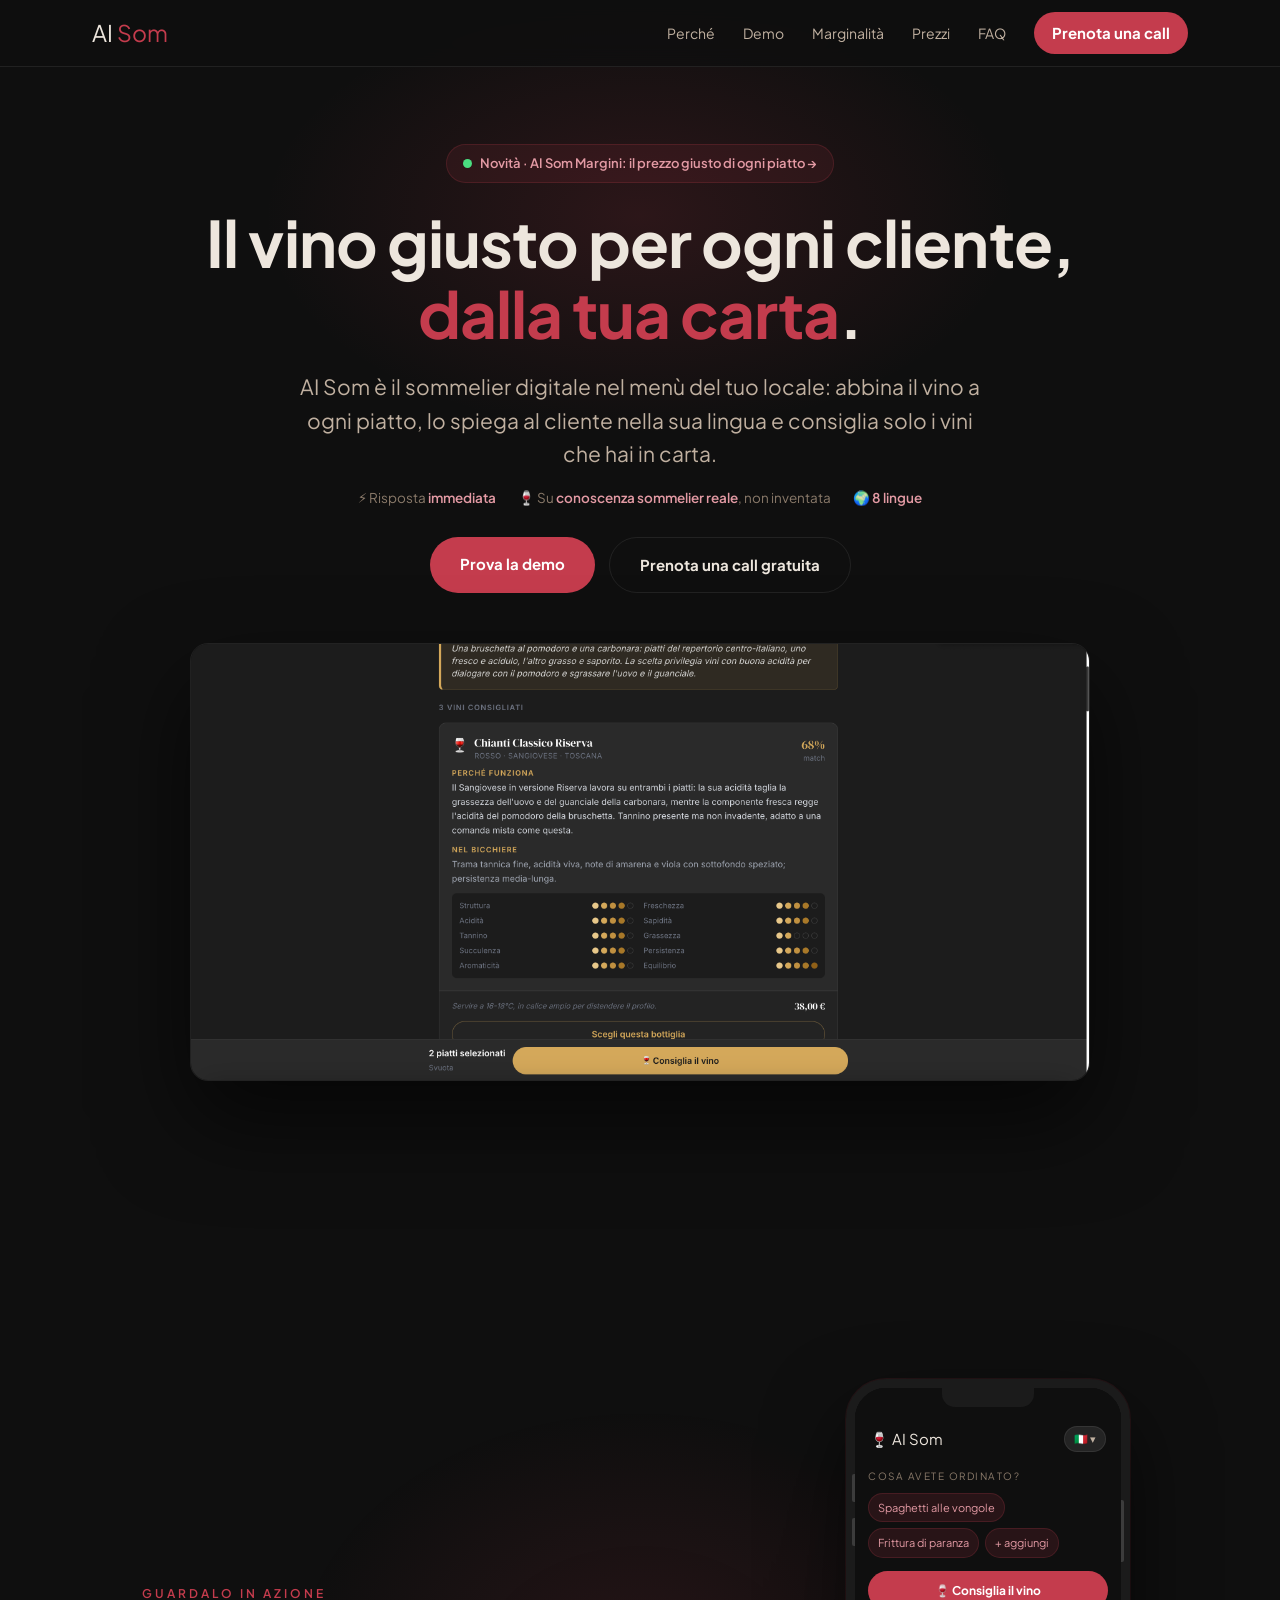
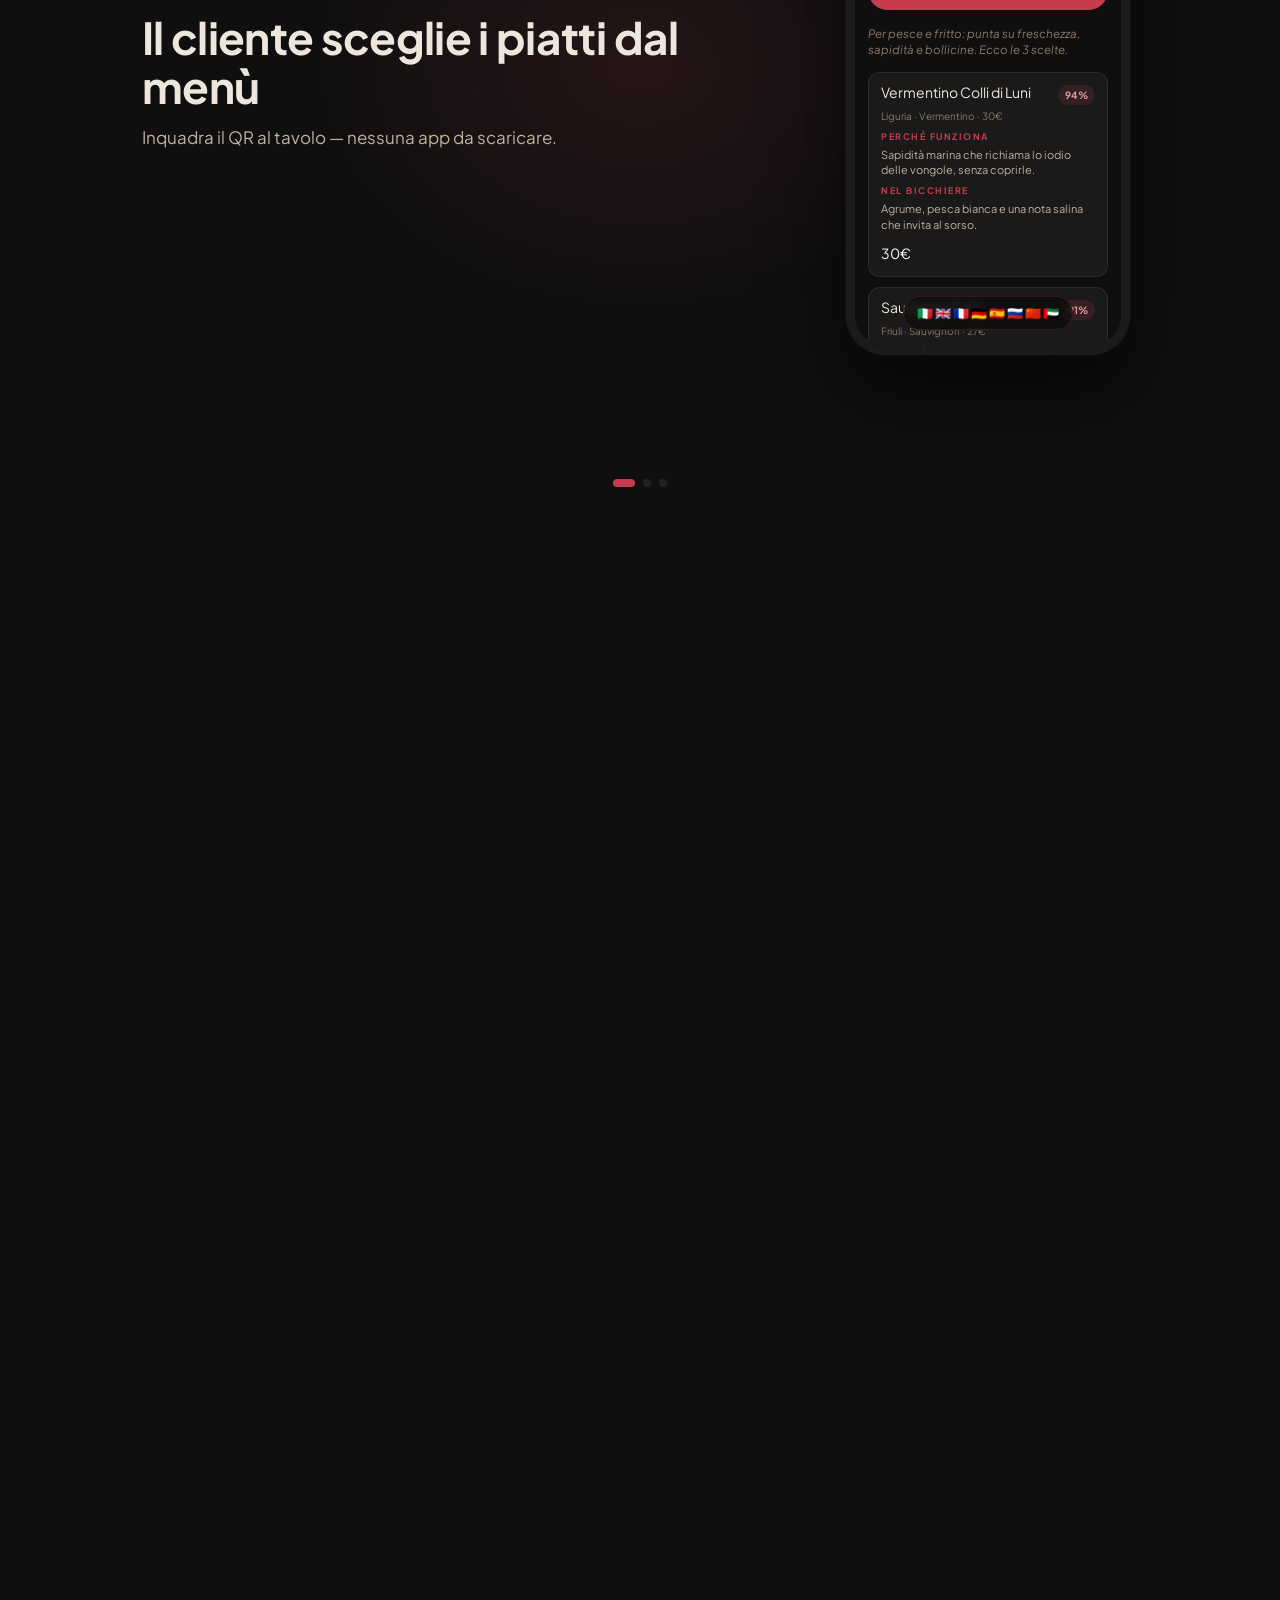
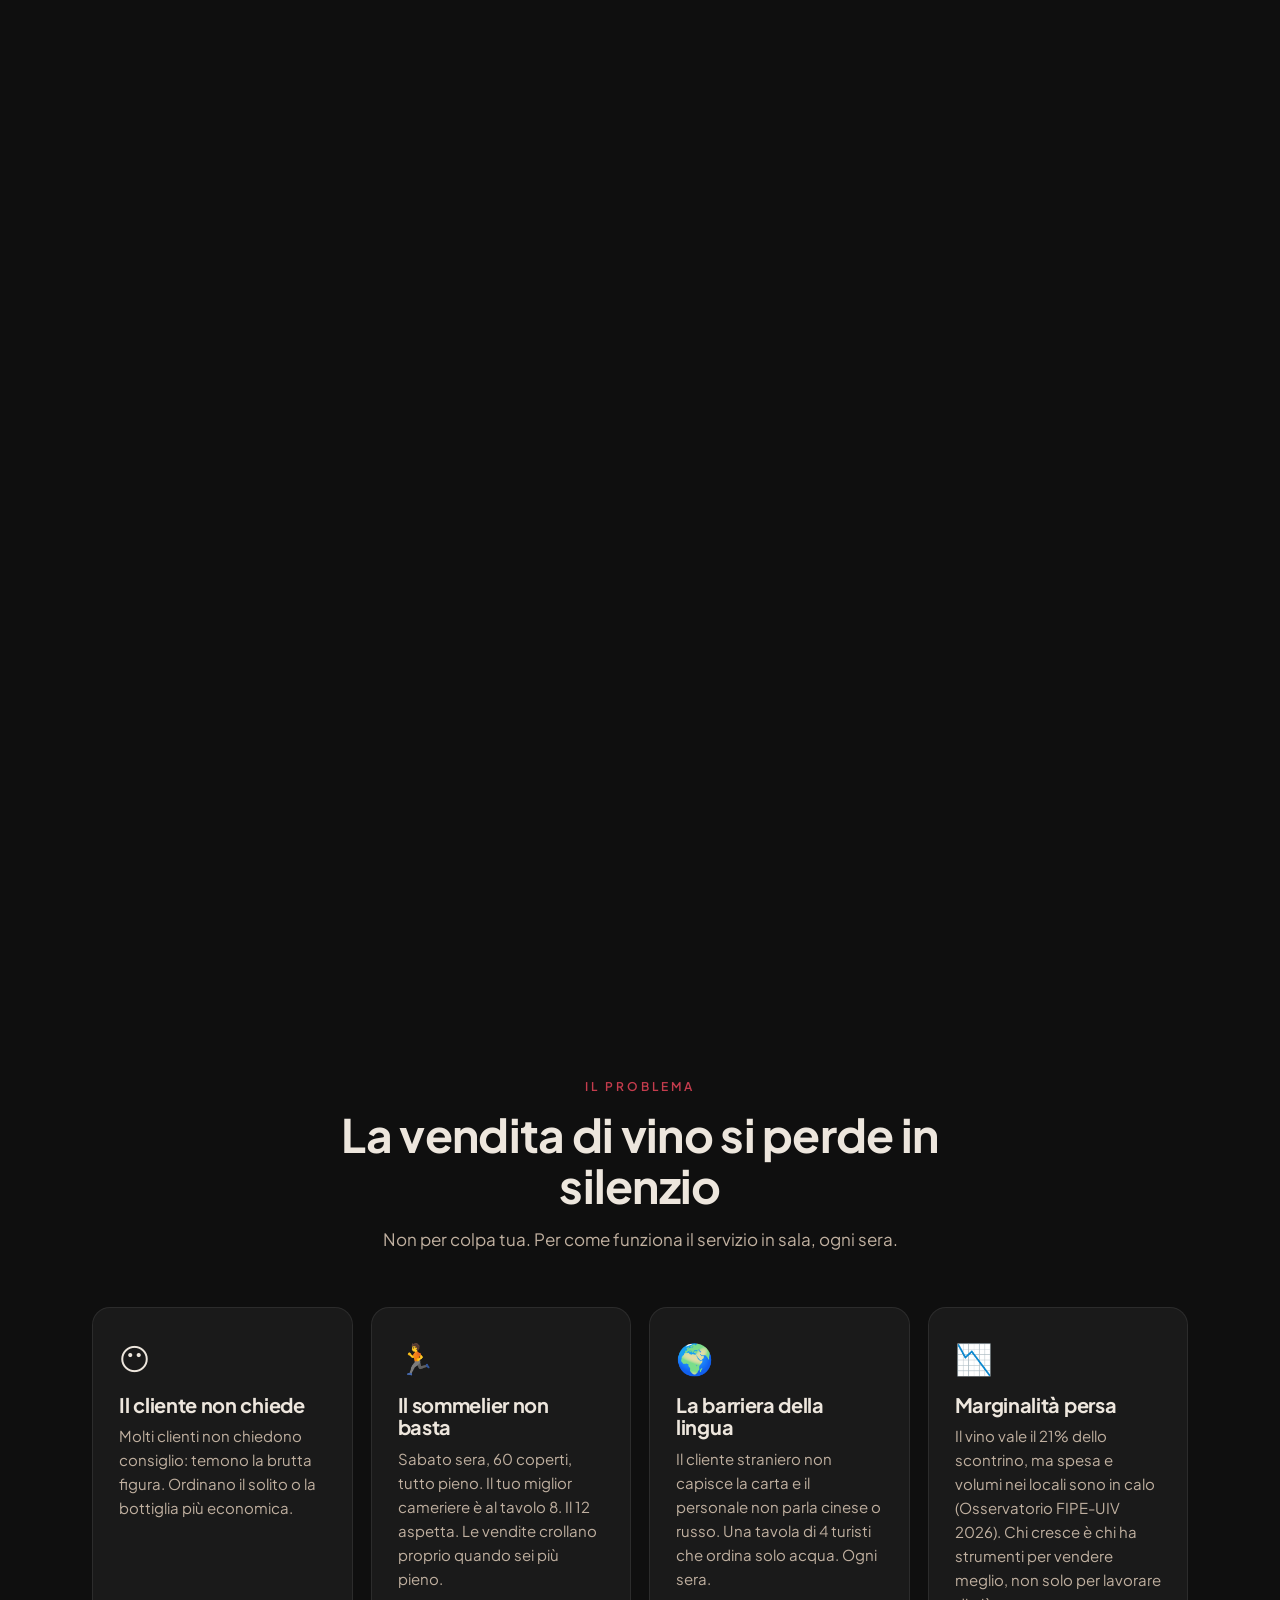
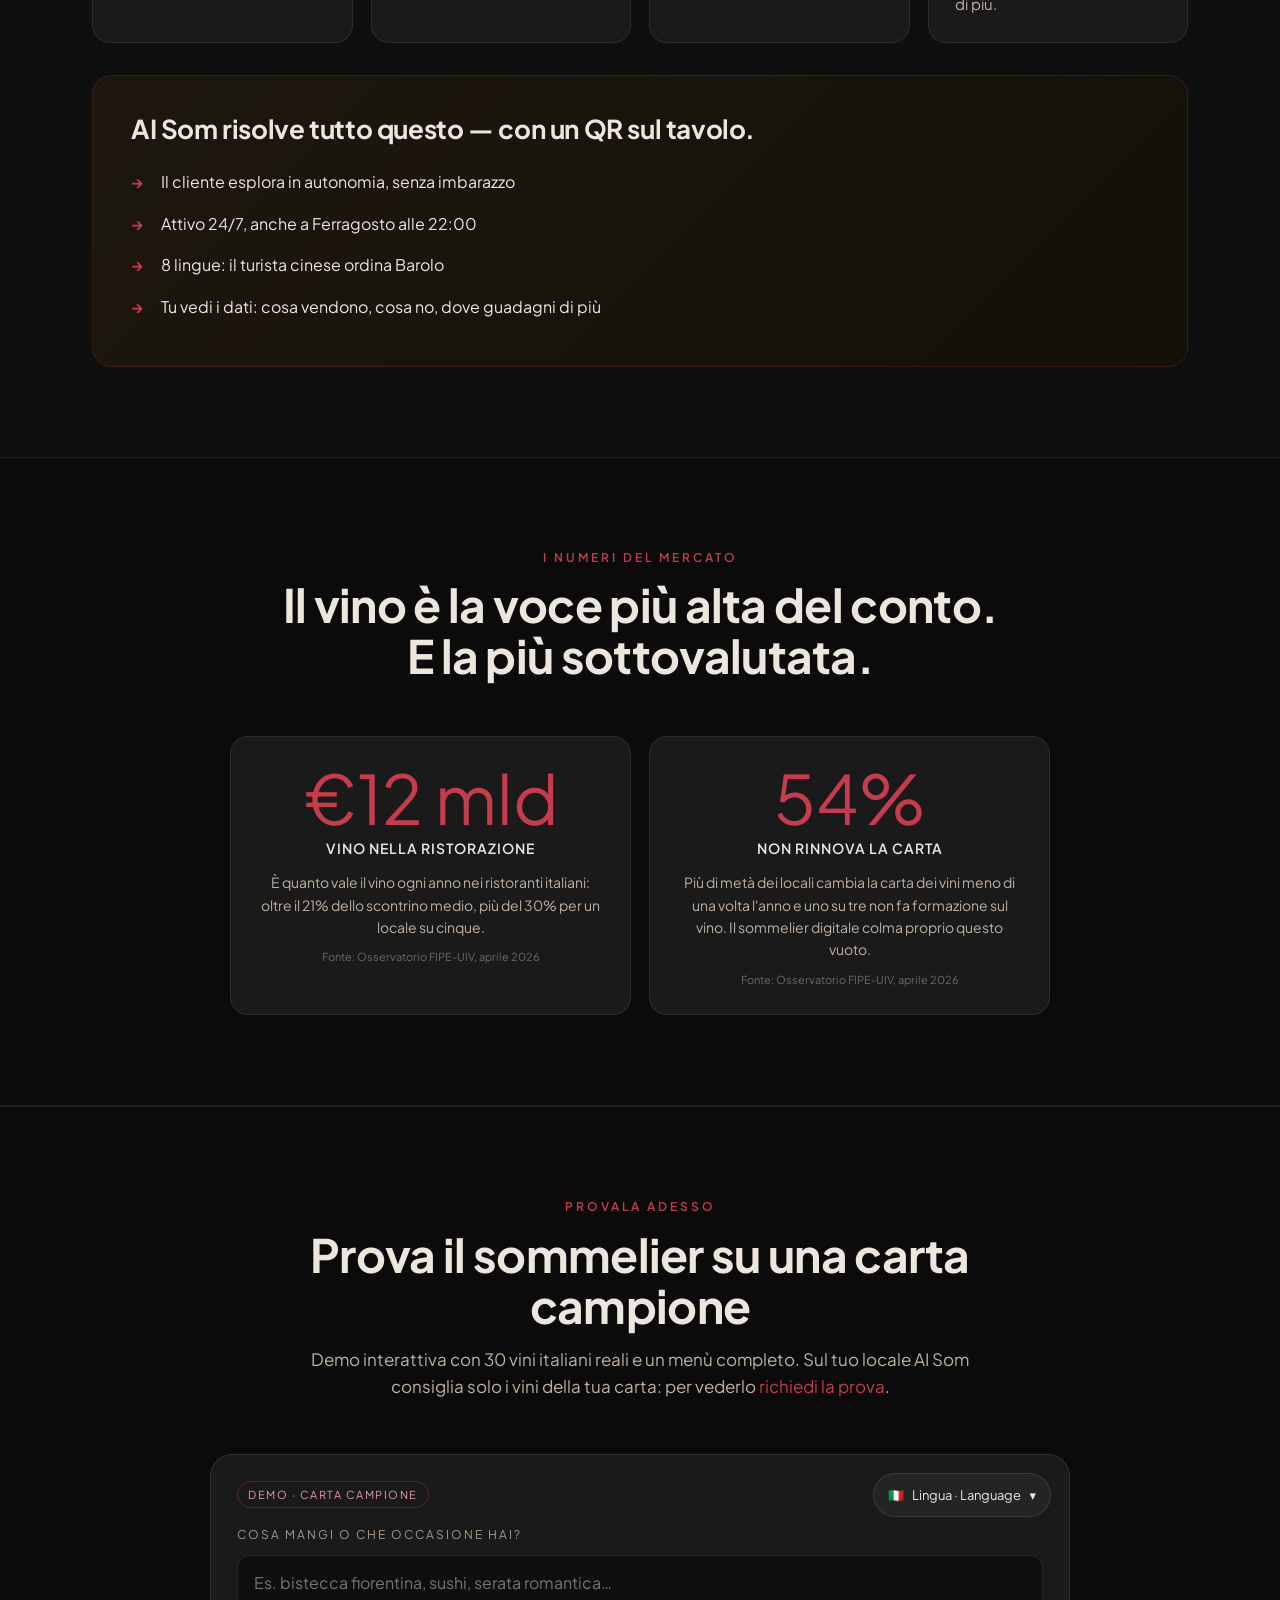
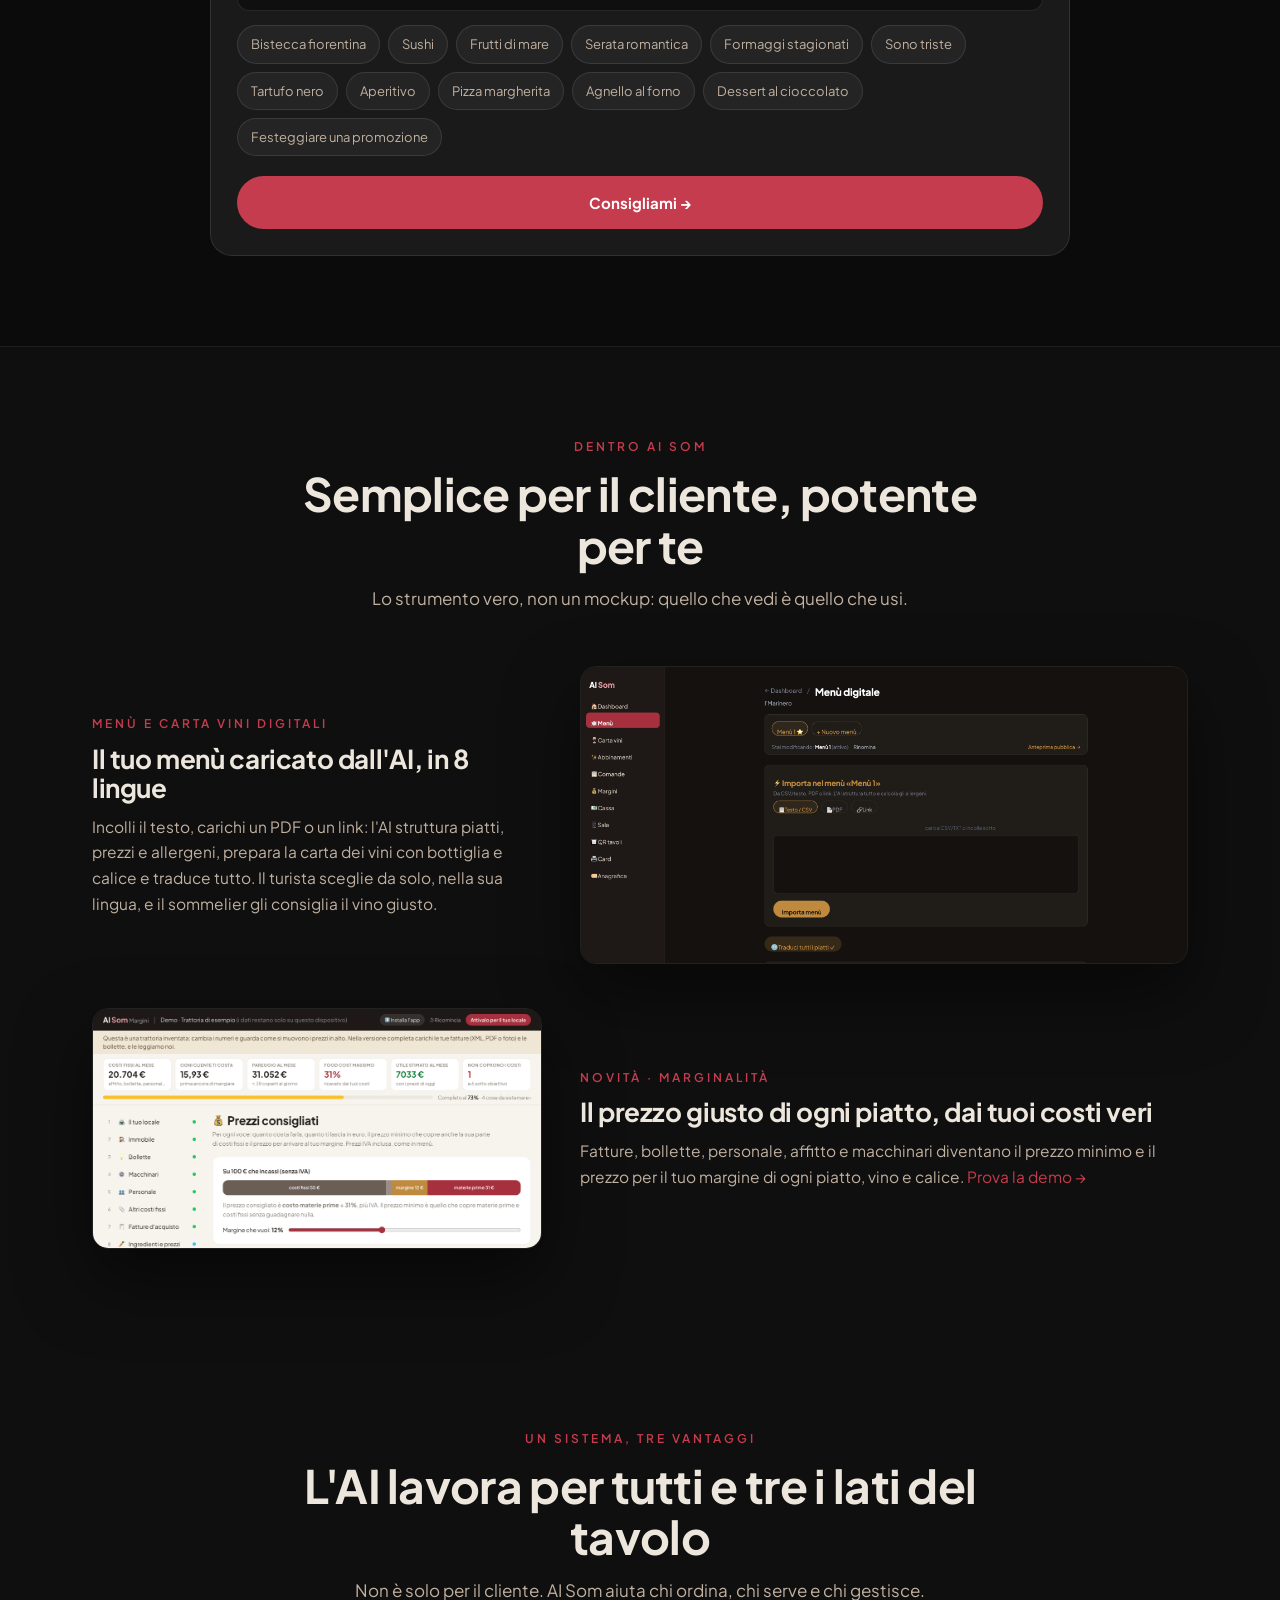
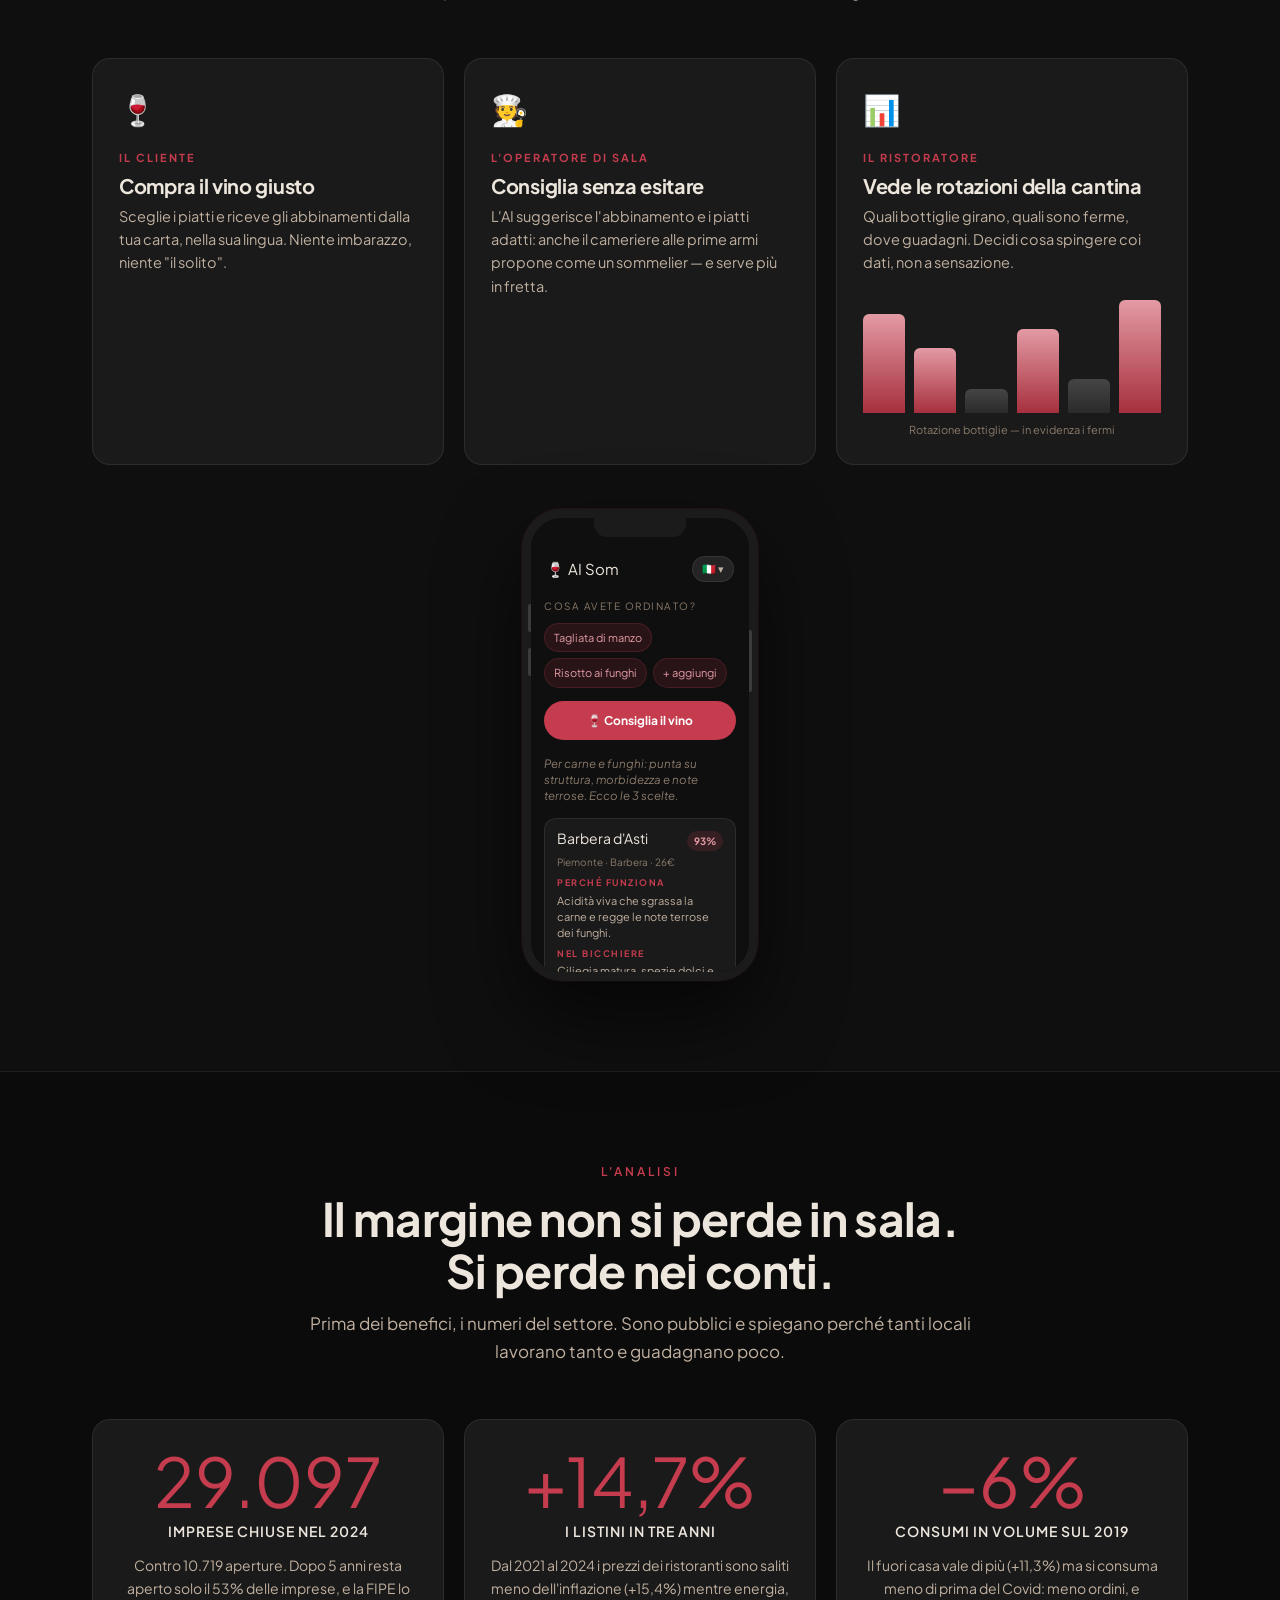
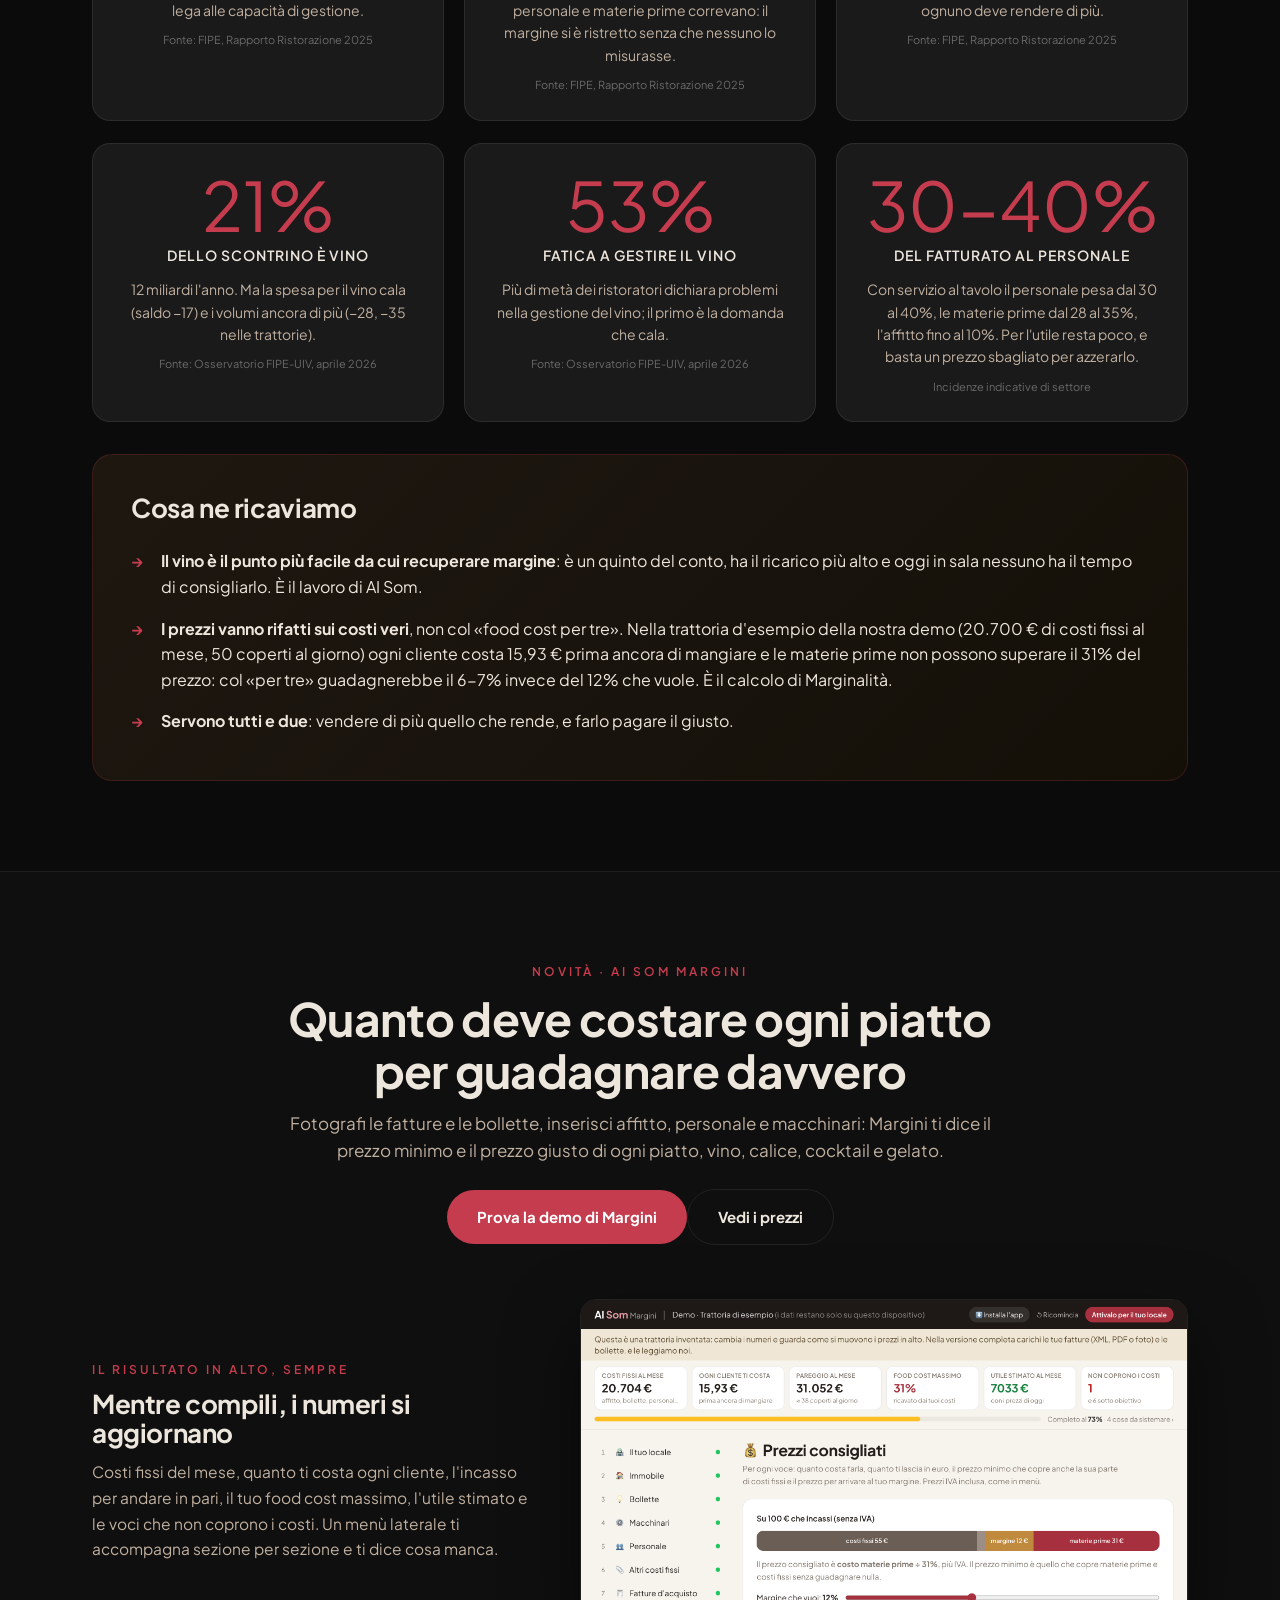
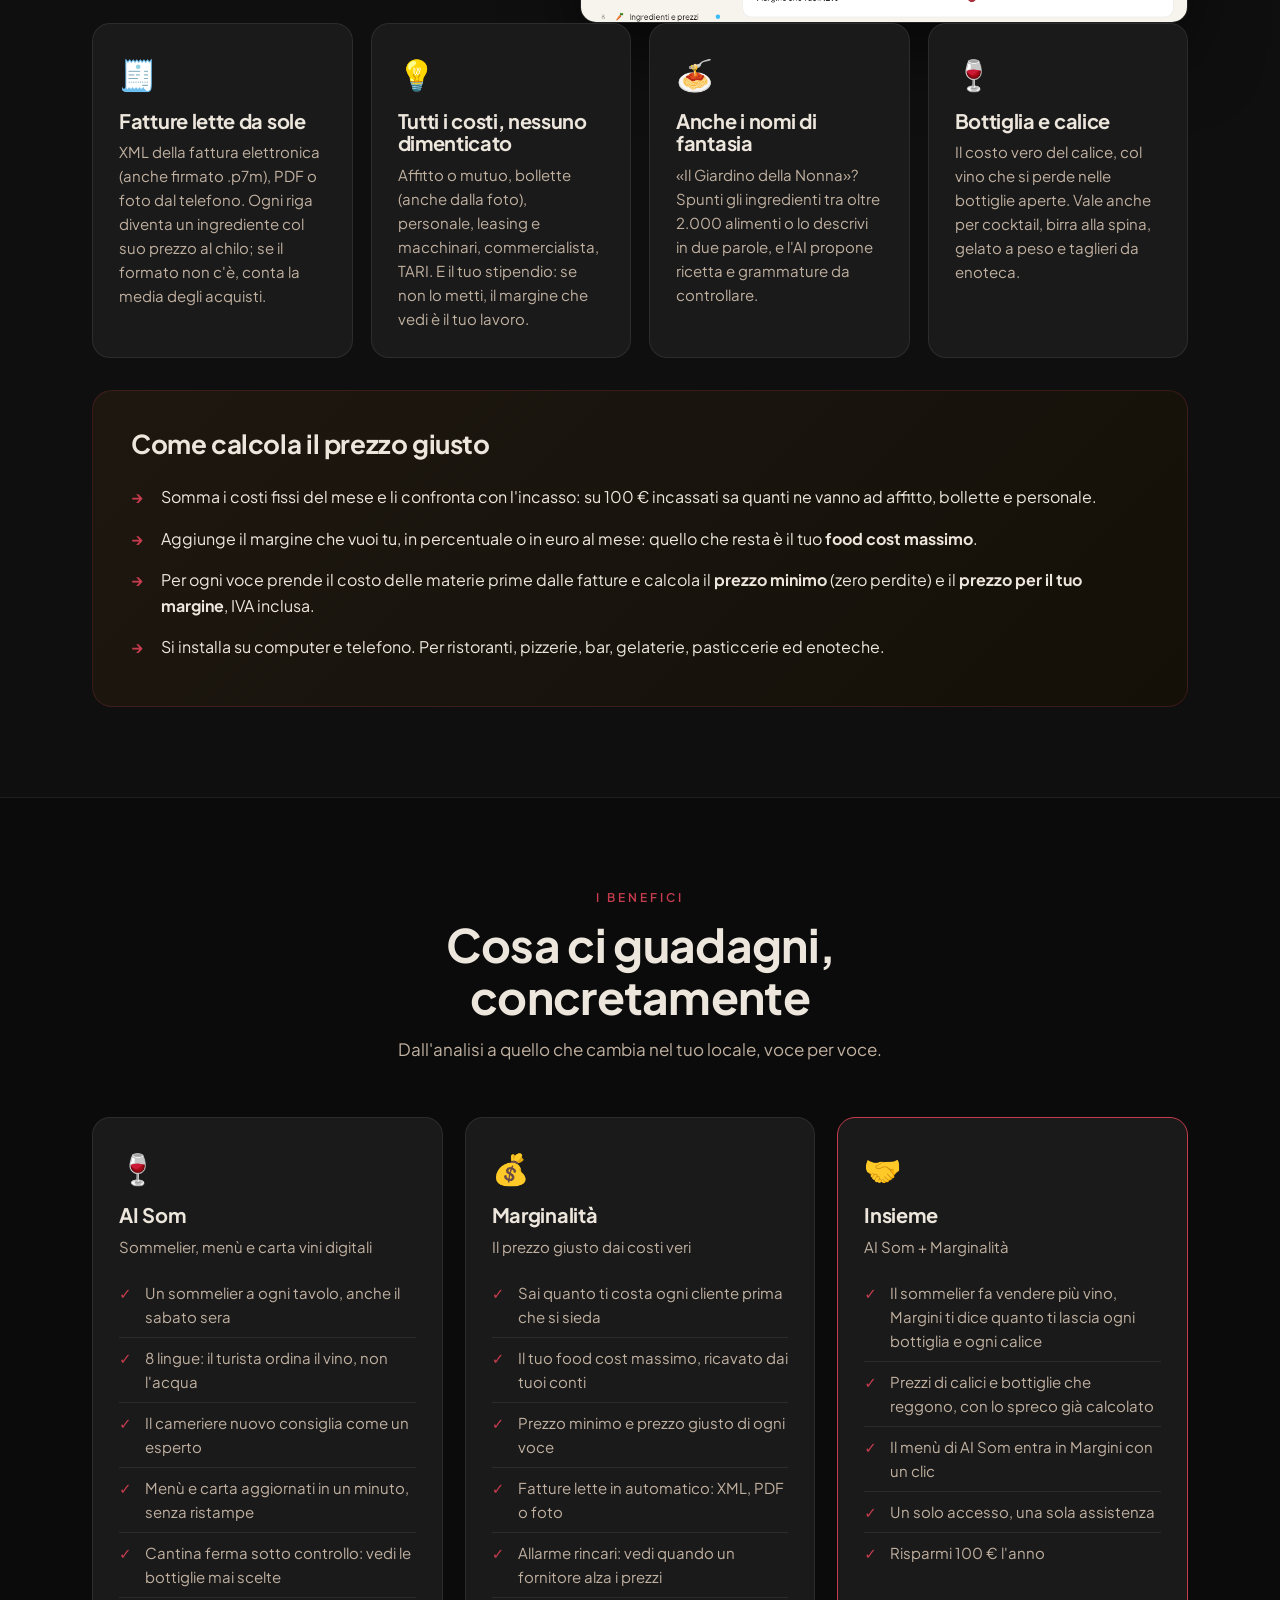
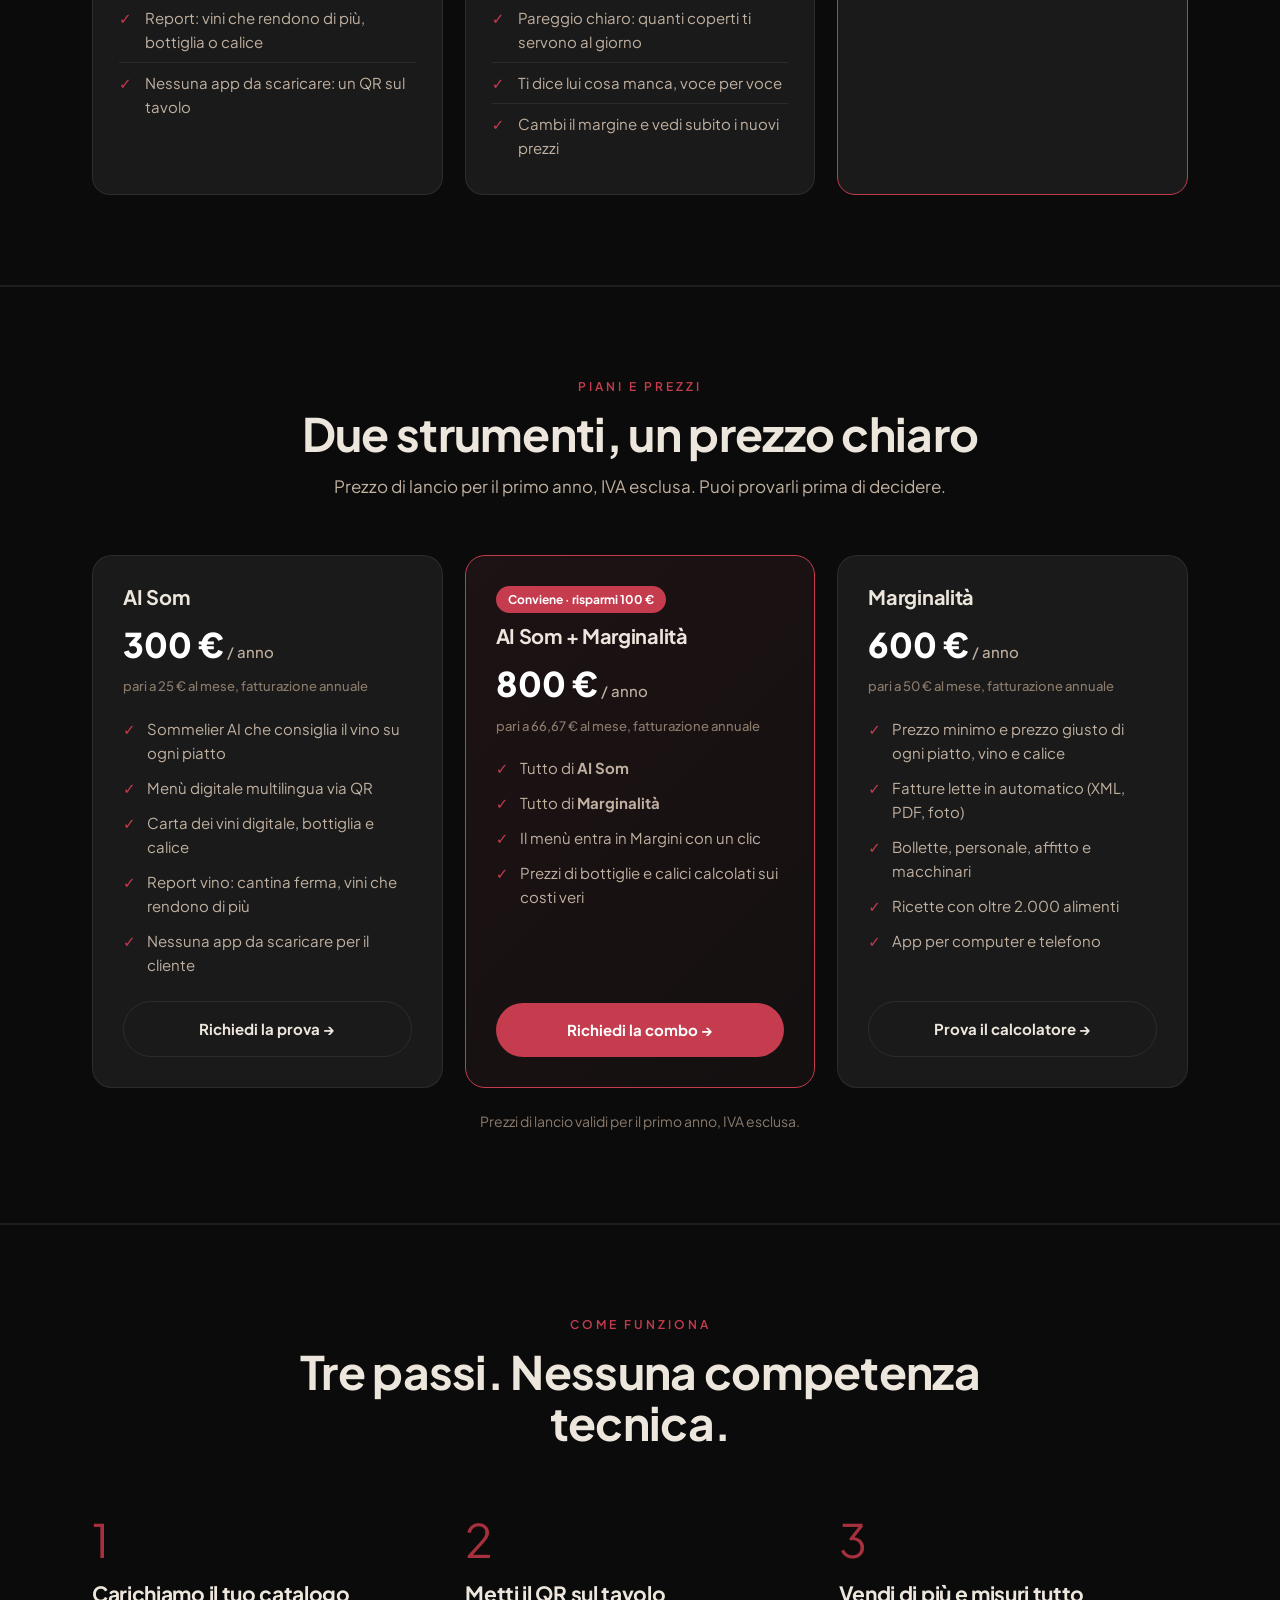
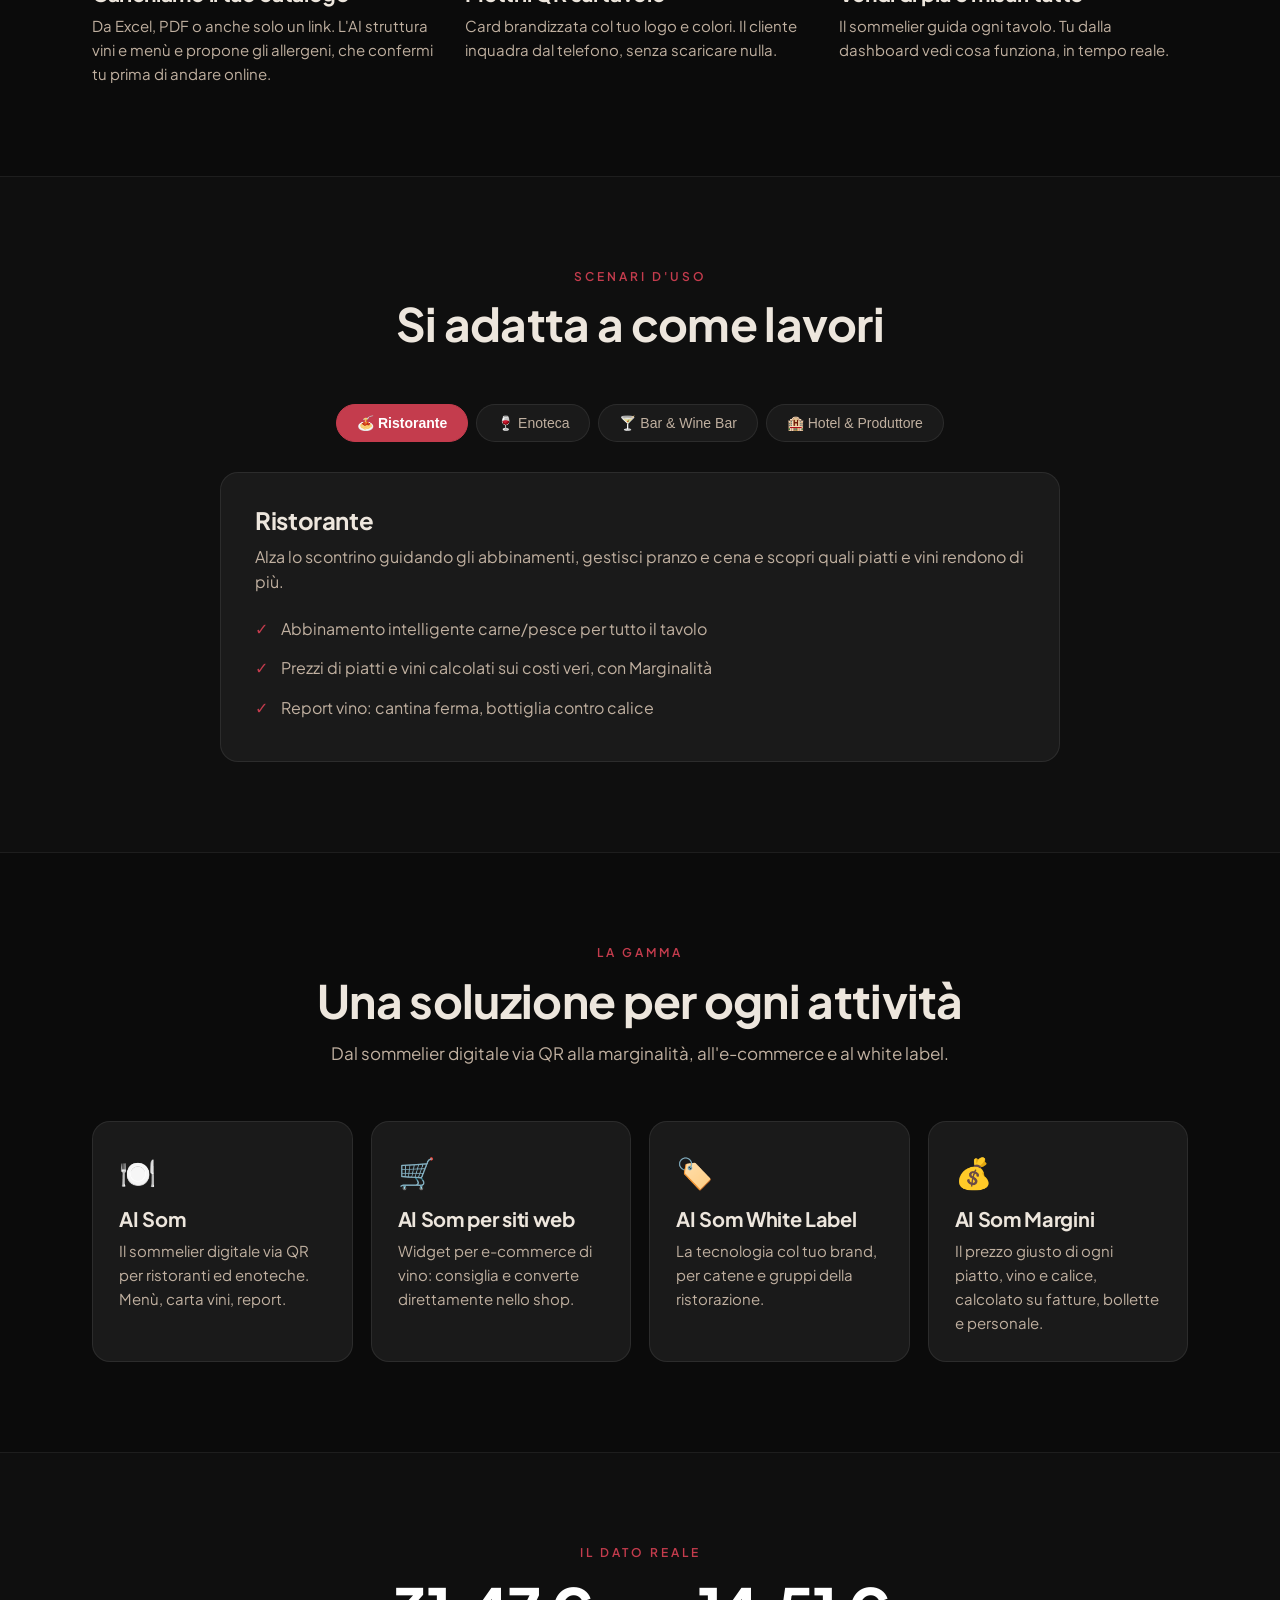
==== commit 8051aae4: "Privacy con titolare Oluvida, tolta la promessa sul rinnovo, banner solo con GA attivo - privacy.htm" ====
--- a/index.html
+++ b/index.html
@@ -573,7 +573,7 @@
       <a href="prova-margini.html" class="btn btn-ghost">Prova il calcolatore →</a>
     </div>
   </div>
-  <p class="notaprezzi">Prezzi di lancio validi per il primo anno, IVA esclusa. Il prezzo dal secondo anno ti viene comunicato con almeno 60 giorni di anticipo e puoi disdire senza costi.</p>
+  <p class="notaprezzi">Prezzi di lancio validi per il primo anno, IVA esclusa.</p>
 </div></section>
 
 <!-- COME FUNZIONA -->
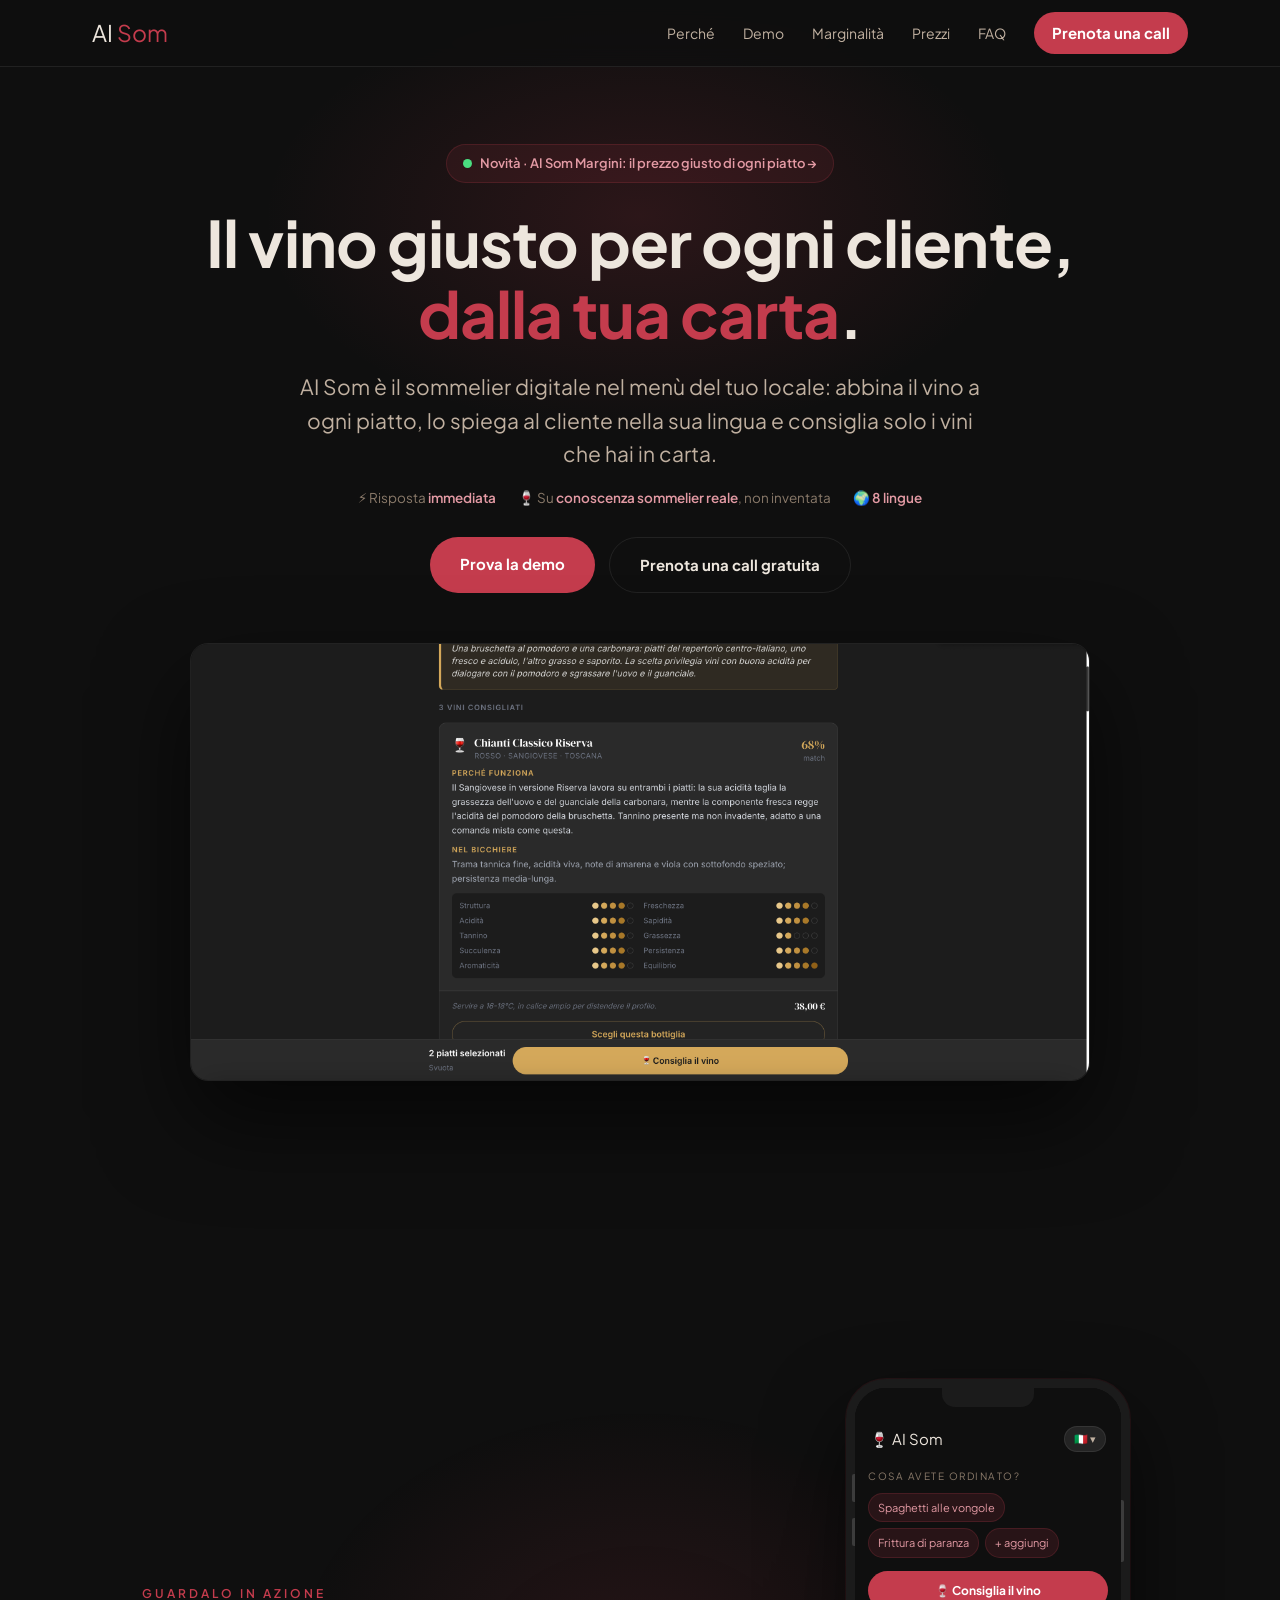
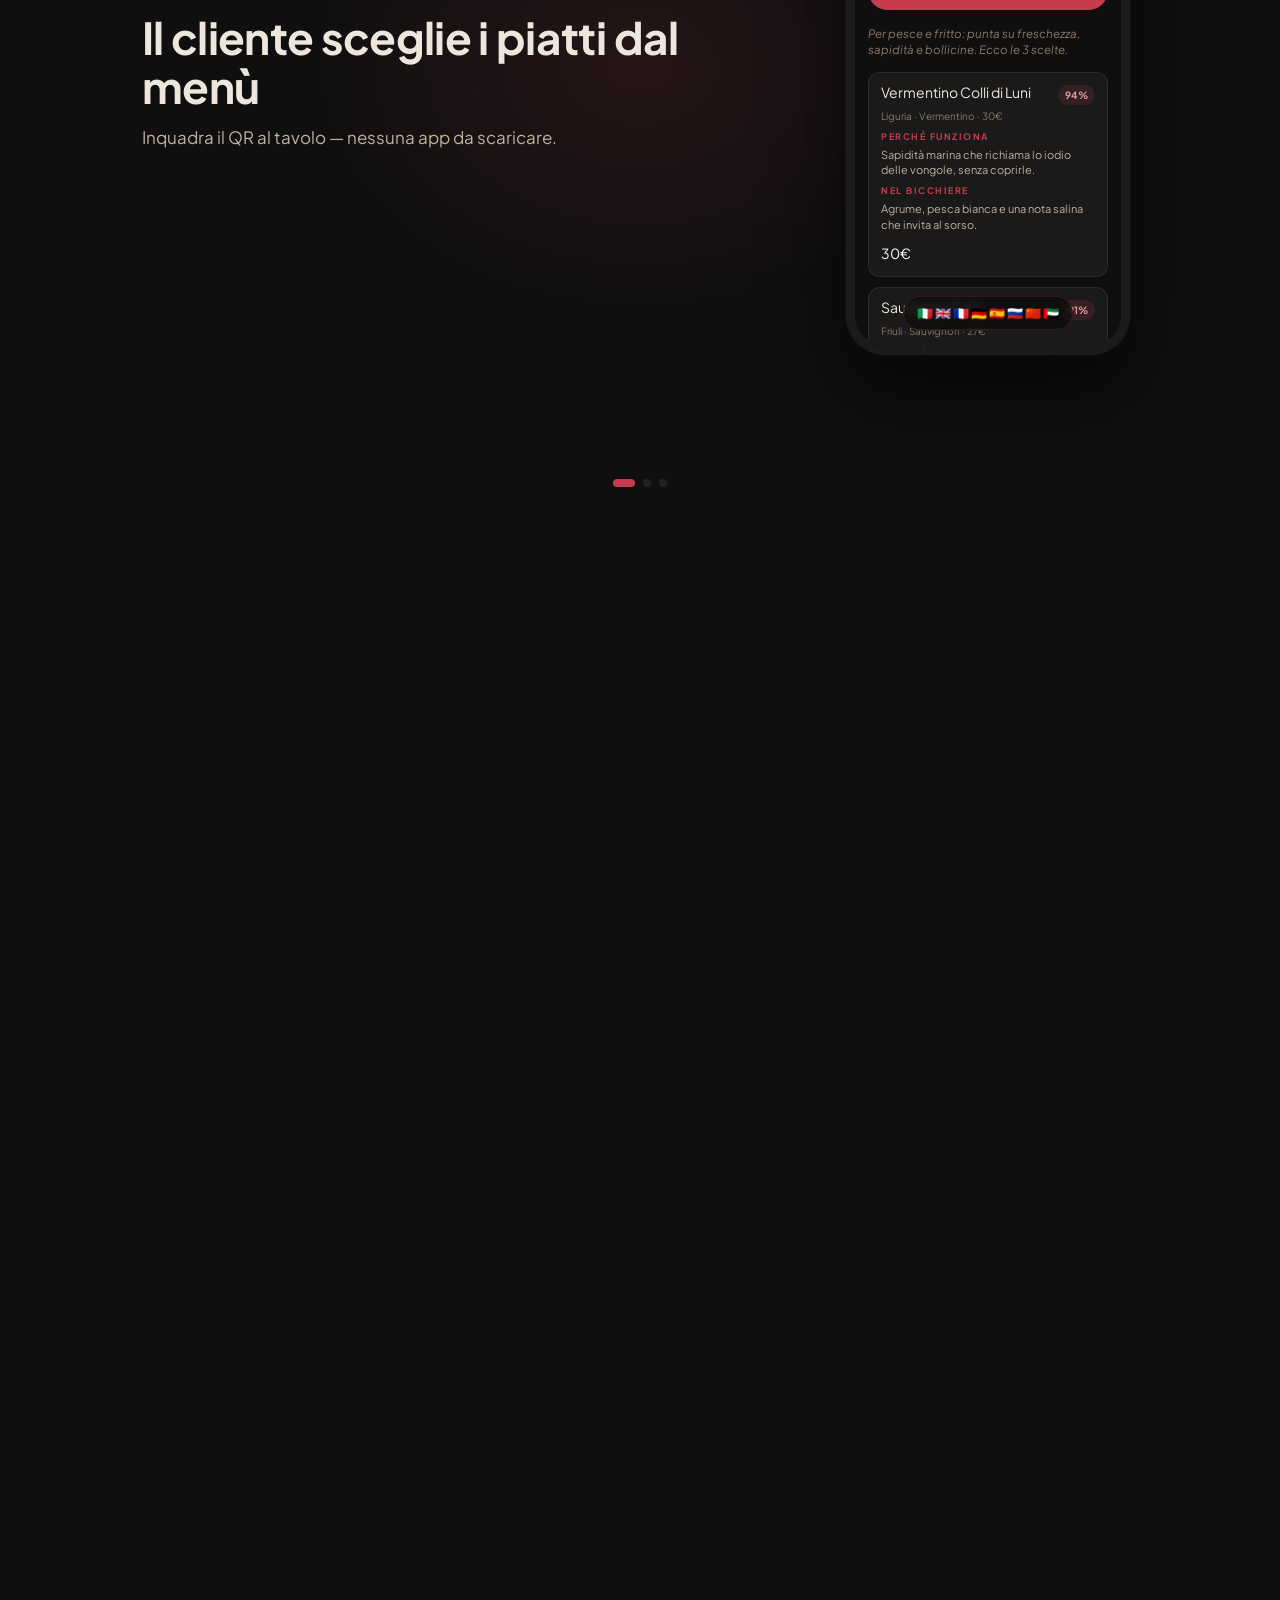
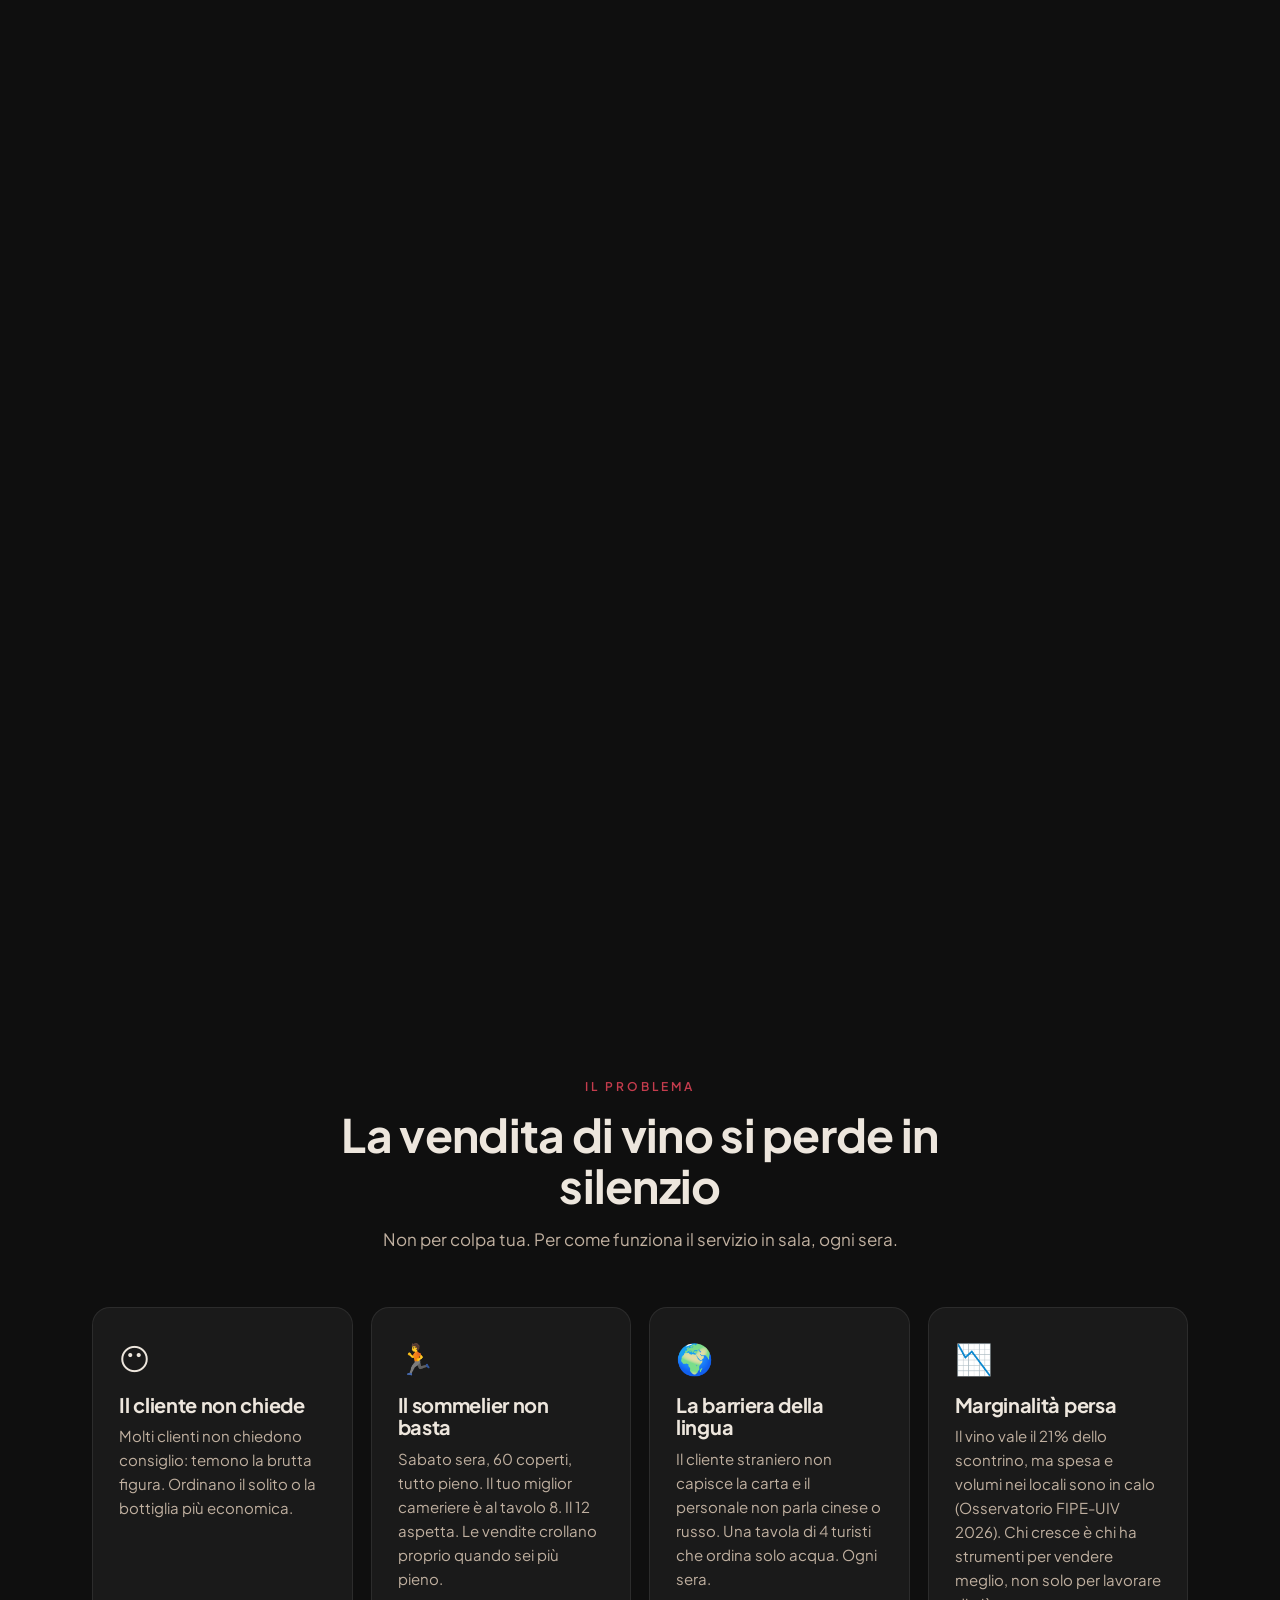
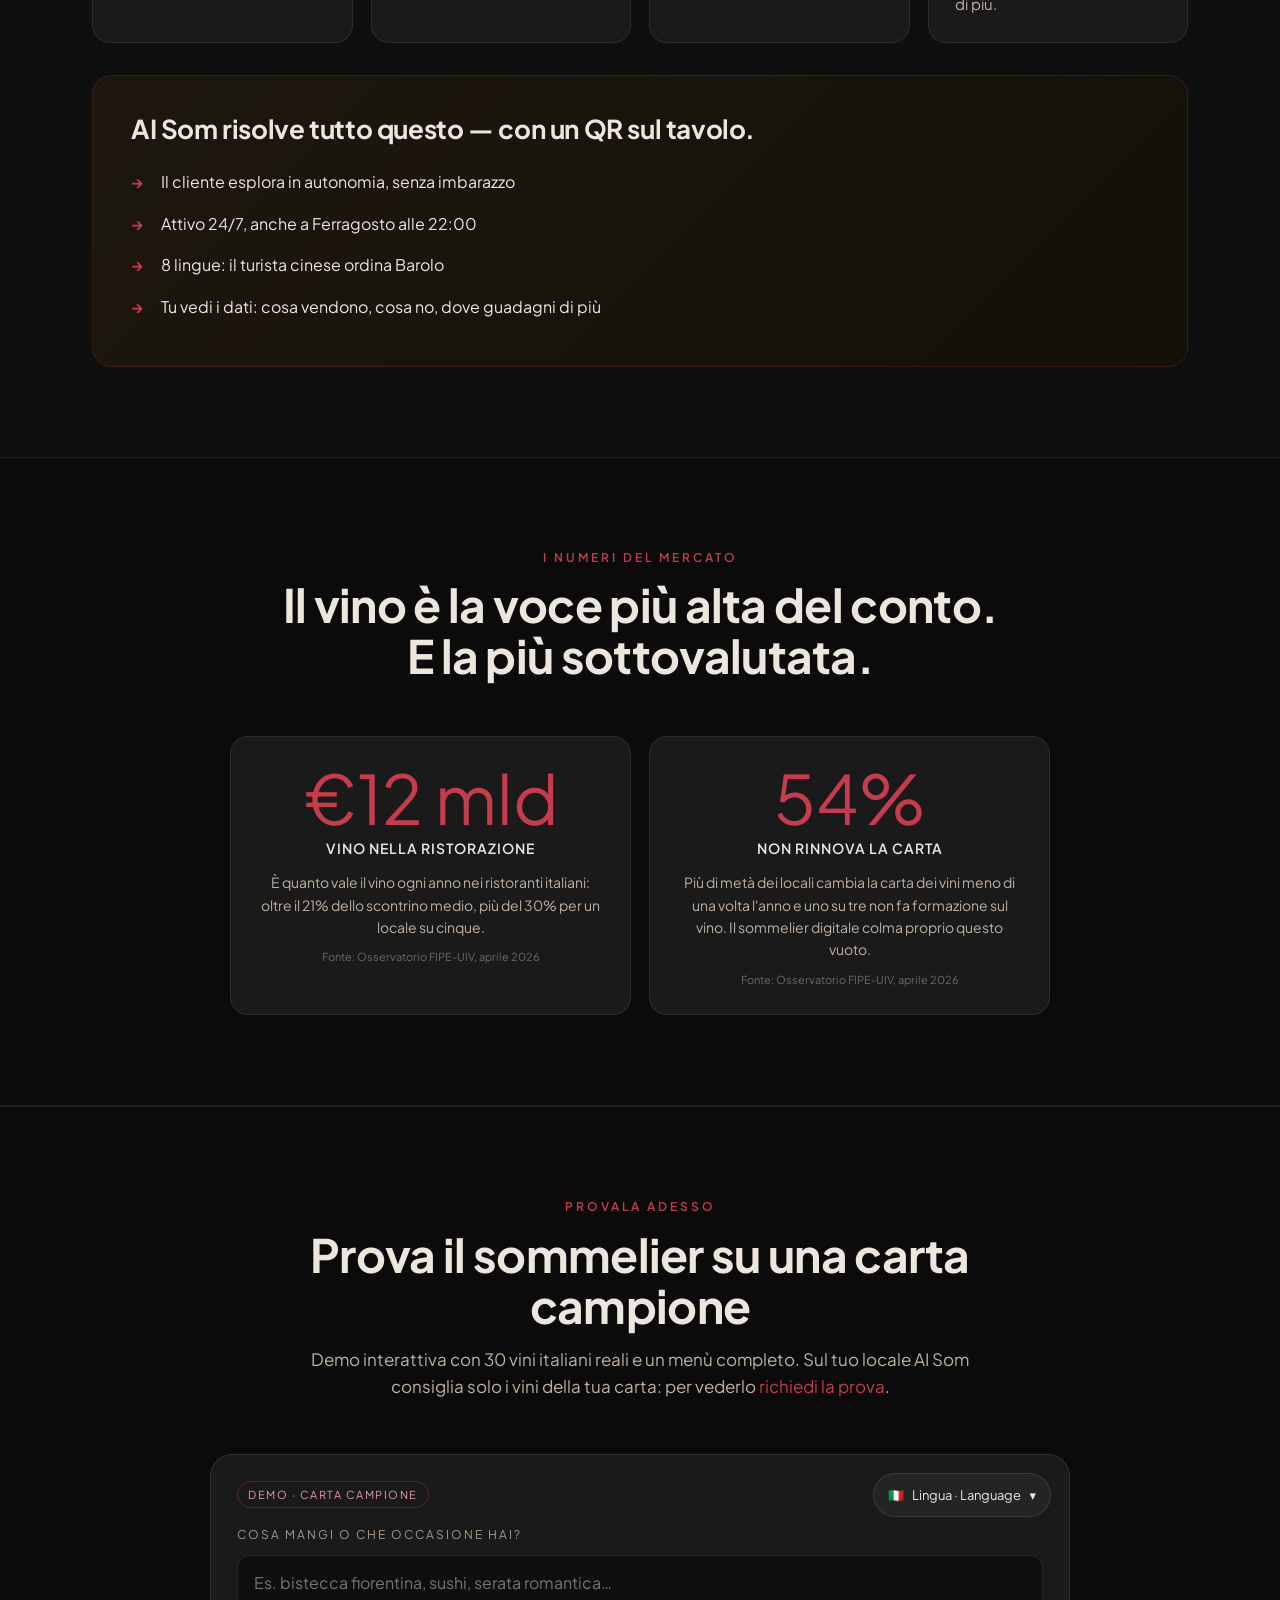
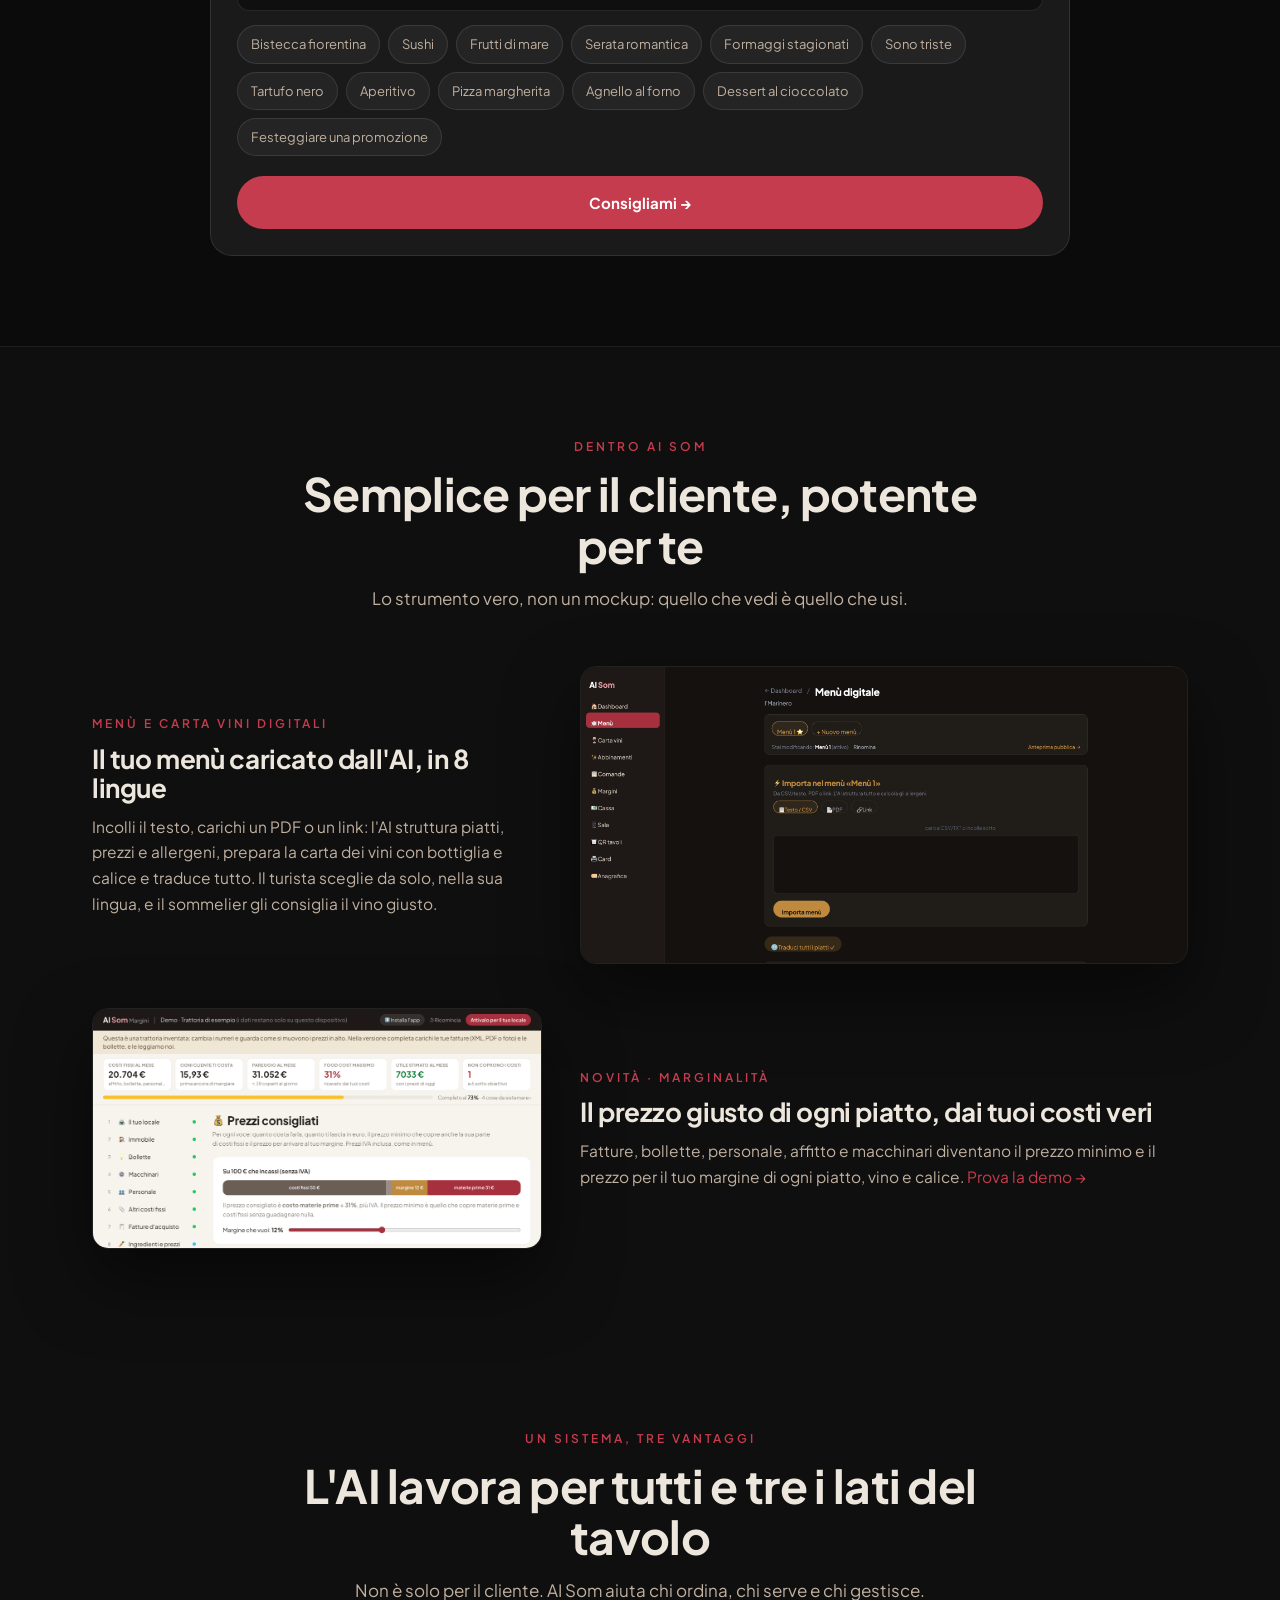
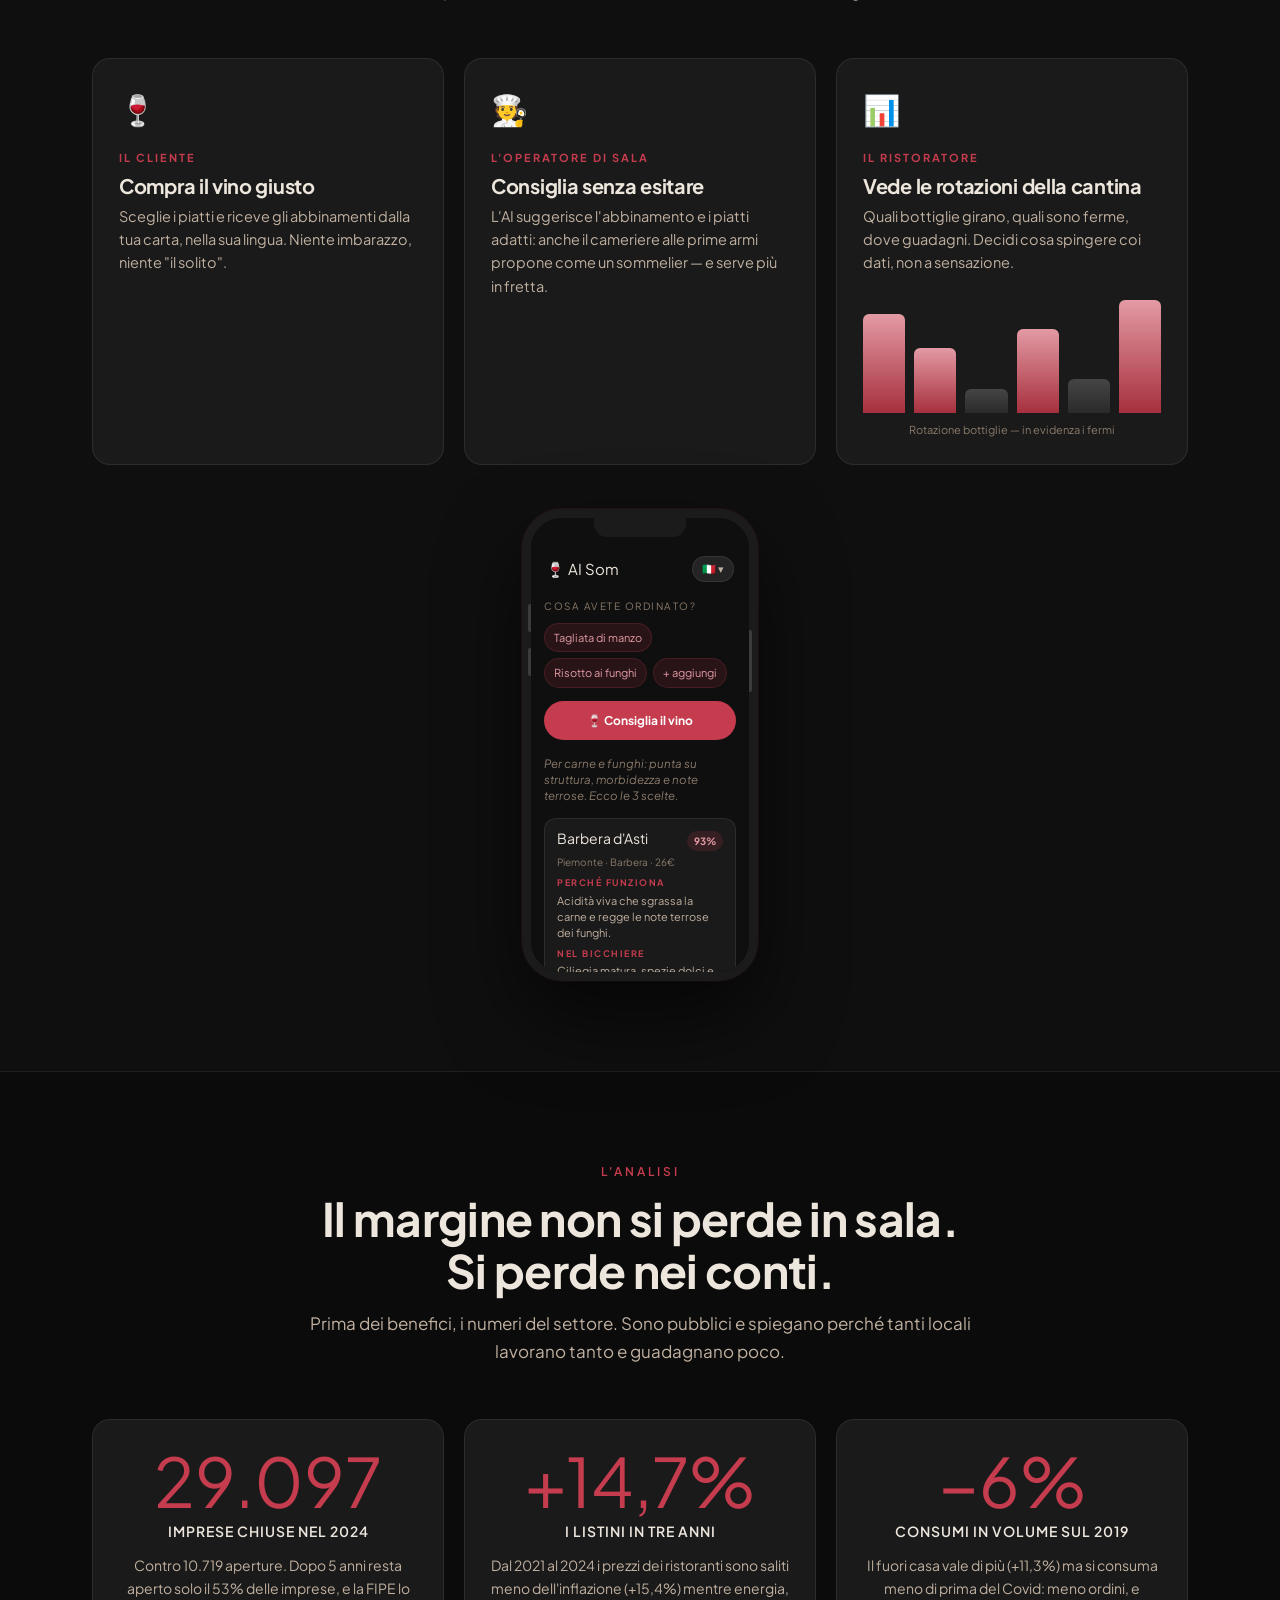
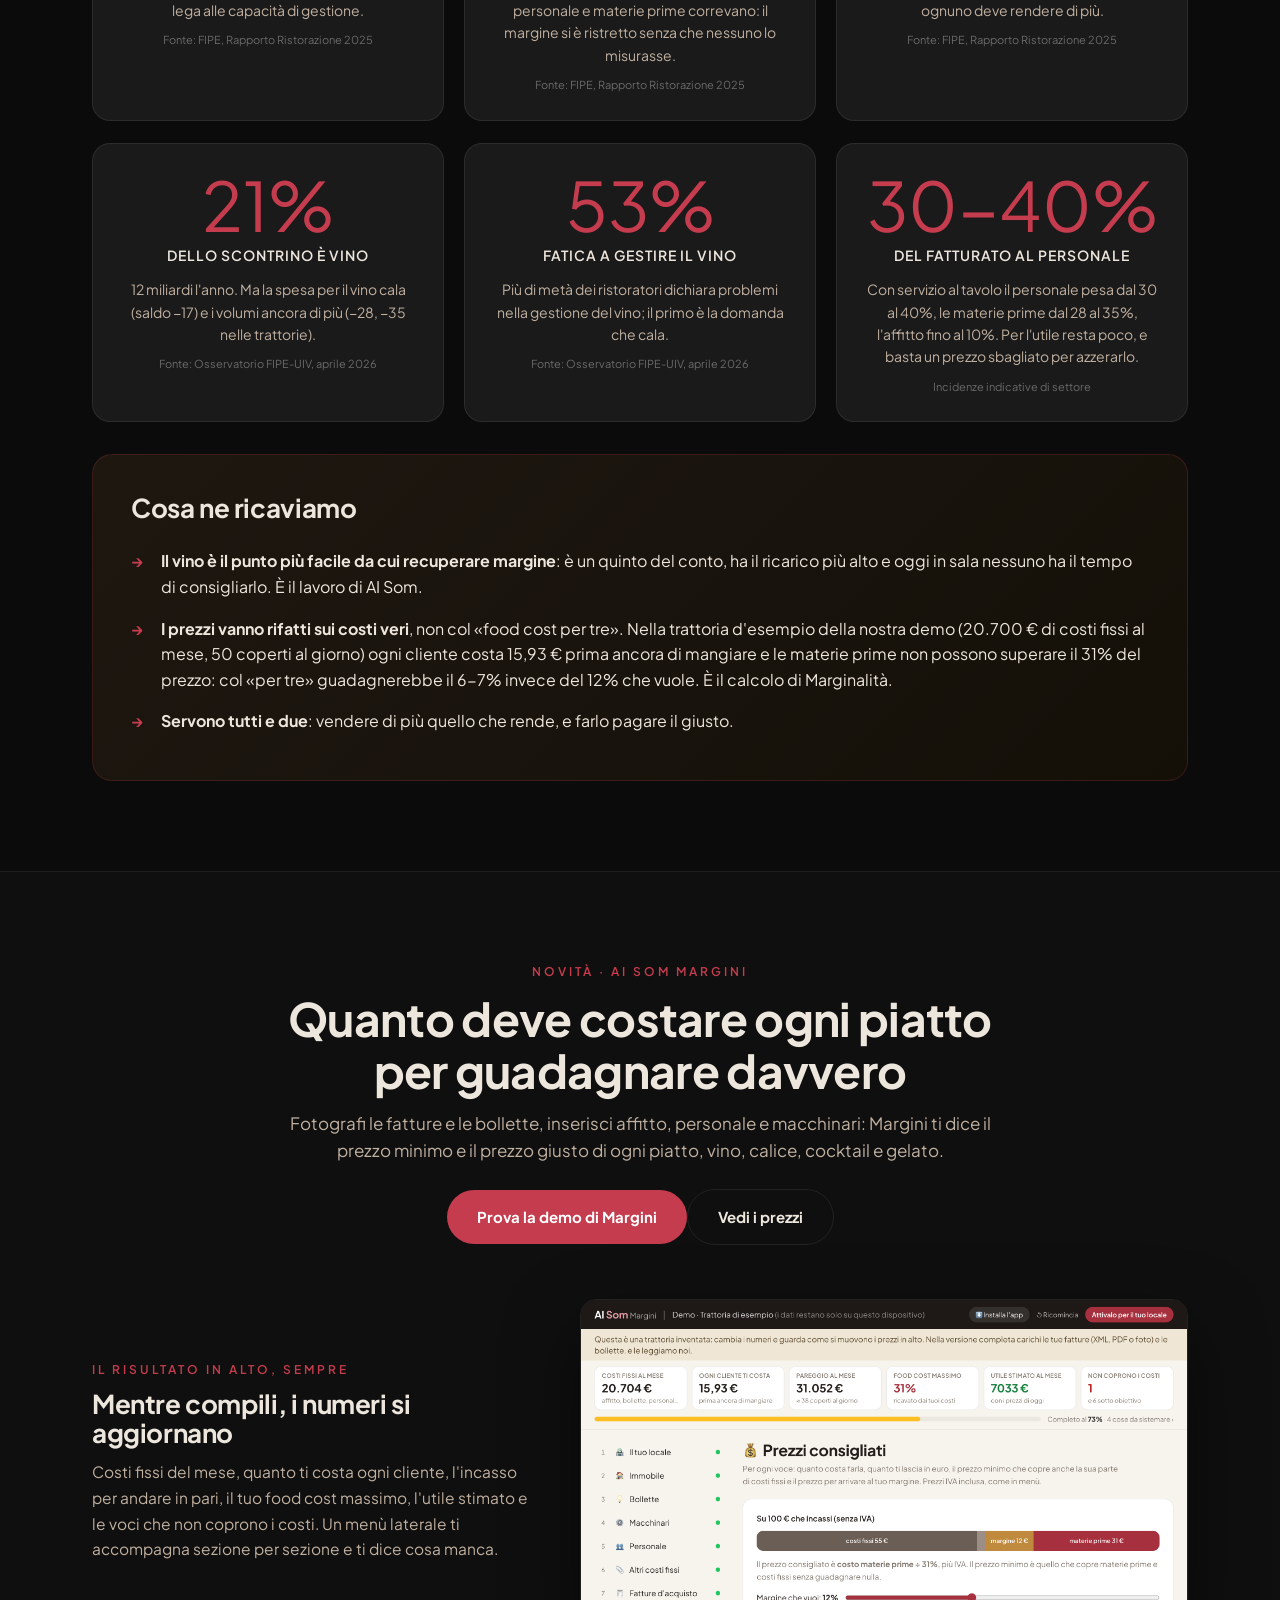
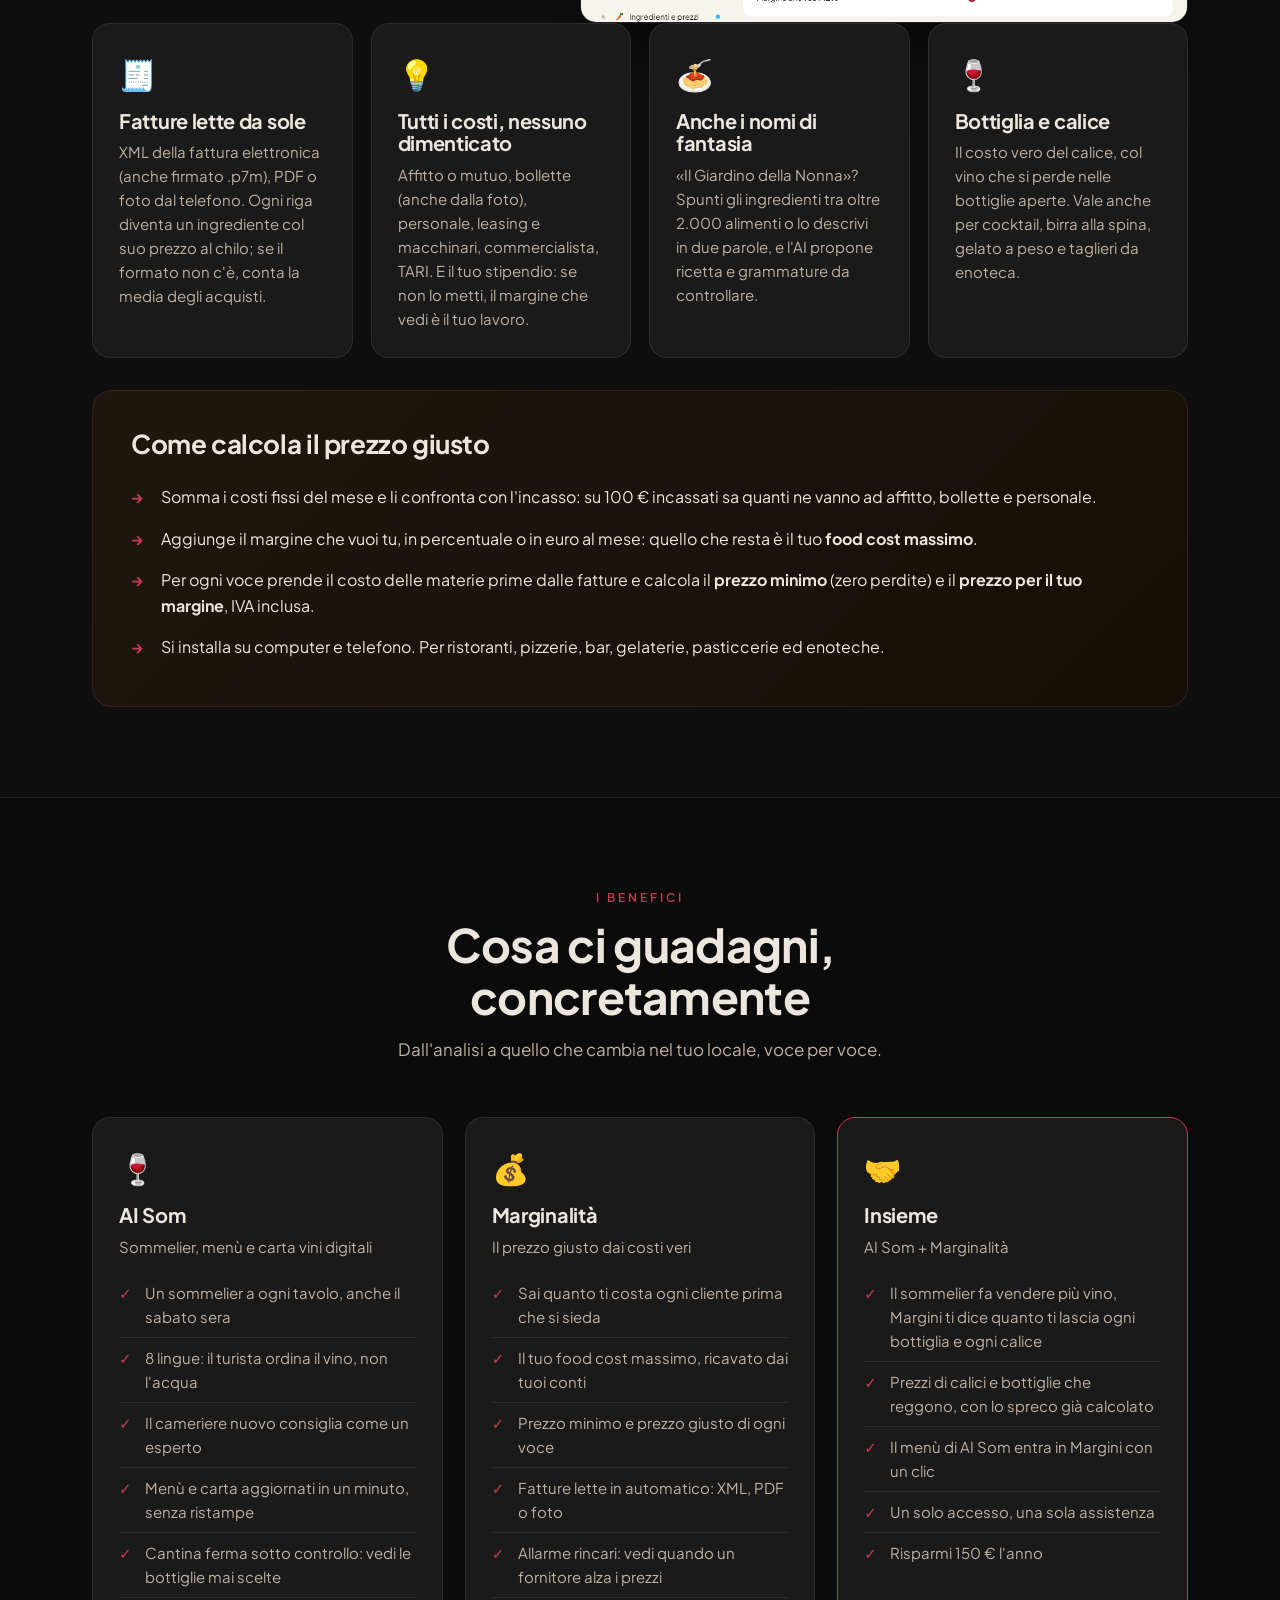
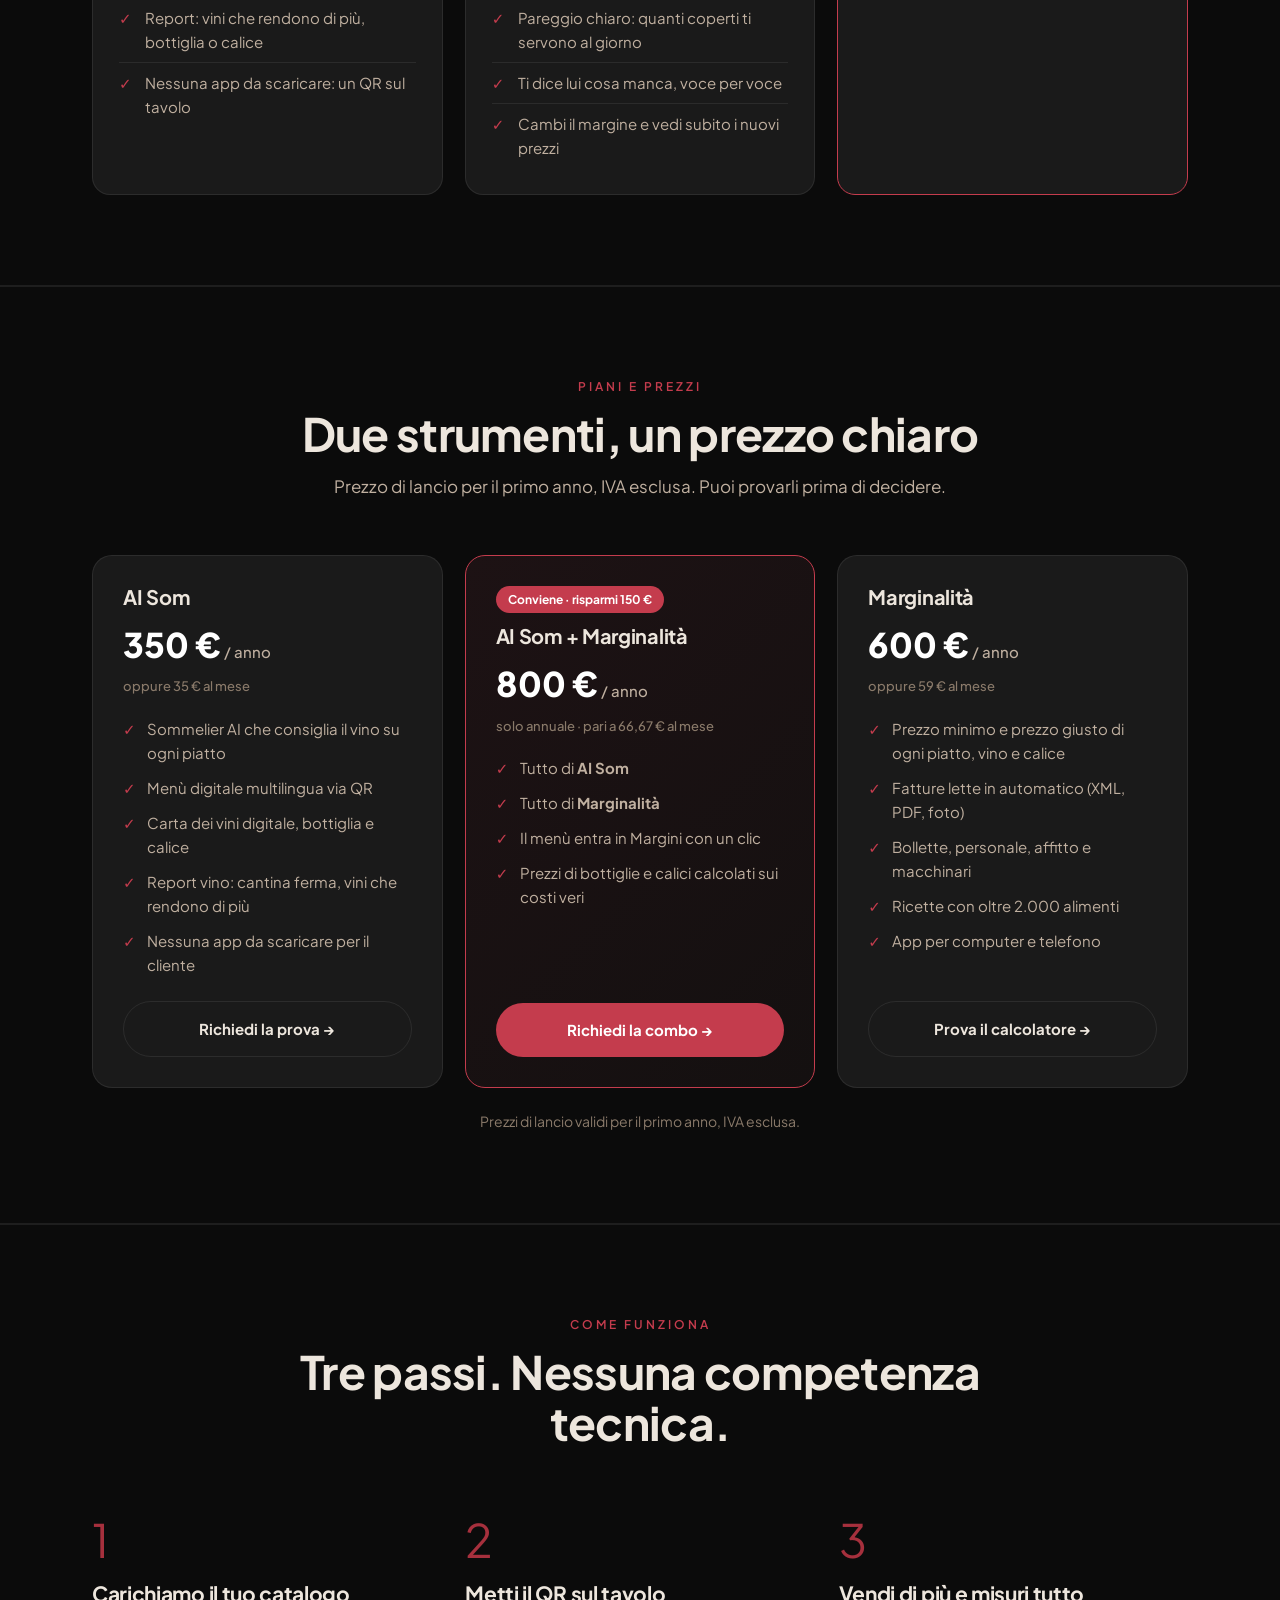
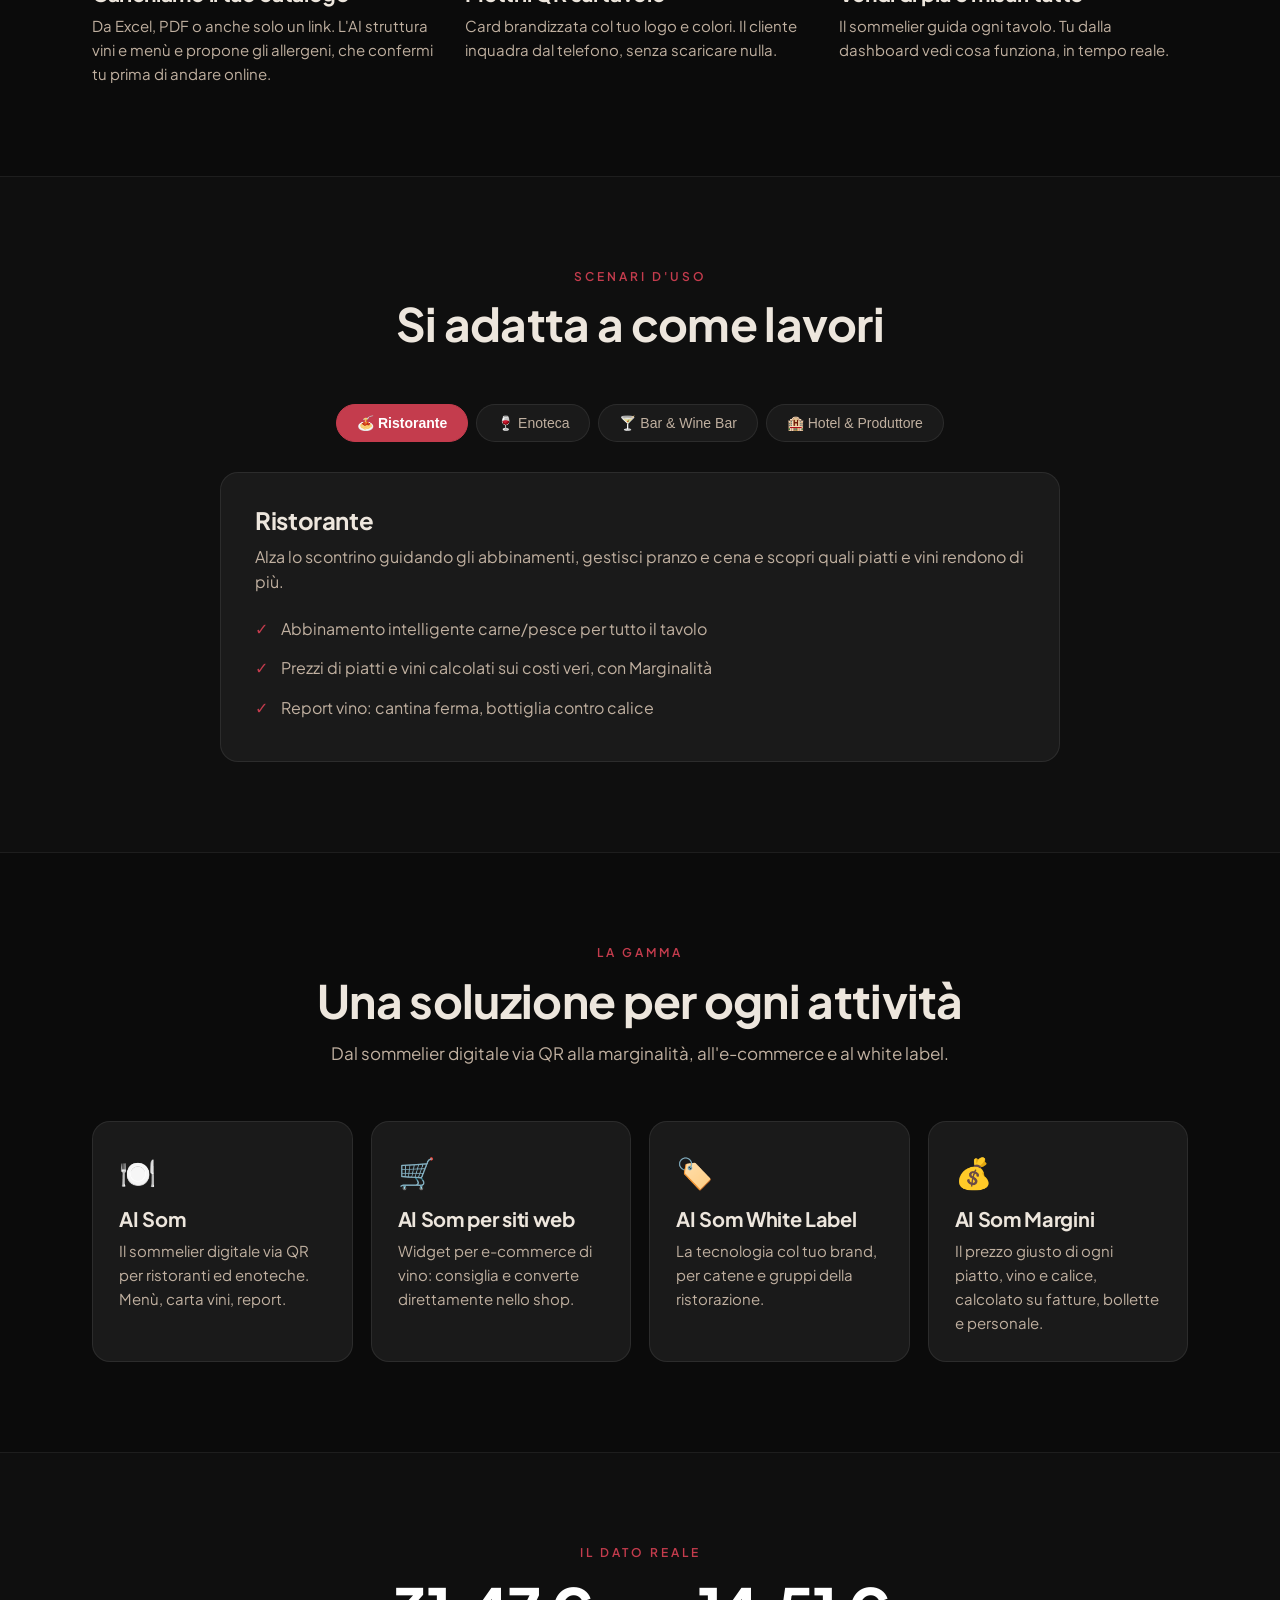
==== commit 53dbf3b0: "Prezzi allineati al listino: AI Som 350 €/anno o 35 €/mese, Margini anche 59 €/mese Il SaaS (lib/pia" ====
--- a/index.html
+++ b/index.html
@@ -527,7 +527,7 @@
       <li>Prezzi di calici e bottiglie che reggono, con lo spreco già calcolato</li>
       <li>Il menù di AI Som entra in Margini con un clic</li>
       <li>Un solo accesso, una sola assistenza</li>
-      <li>Risparmi 100 € l'anno</li>
+      <li>Risparmi 150 € l'anno</li>
     </ul></div>
   </div>
 </div></section>
@@ -538,7 +538,7 @@
   <div class="plans">
     <div class="plan">
       <h3>AI Som</h3>
-      <div class="price">300 €<span> / anno</span><small>pari a 25 € al mese, fatturazione annuale</small></div>
+      <div class="price">350 €<span> / anno</span><small>oppure 35 € al mese</small></div>
       <ul>
         <li>Sommelier AI che consiglia il vino su ogni piatto</li>
         <li>Menù digitale multilingua via QR</li>
@@ -549,9 +549,9 @@
       <a href="prova-sommelier.html" class="btn btn-ghost">Richiedi la prova →</a>
     </div>
     <div class="plan hi">
-      <div class="risparmio">Conviene · risparmi 100 €</div>
+      <div class="risparmio">Conviene · risparmi 150 €</div>
       <h3>AI Som + Marginalità</h3>
-      <div class="price">800 €<span> / anno</span><small>pari a 66,67 € al mese, fatturazione annuale</small></div>
+      <div class="price">800 €<span> / anno</span><small>solo annuale · pari a 66,67 € al mese</small></div>
       <ul>
         <li>Tutto di <b>AI Som</b></li>
         <li>Tutto di <b>Marginalità</b></li>
@@ -562,7 +562,7 @@
     </div>
     <div class="plan">
       <h3>Marginalità</h3>
-      <div class="price">600 €<span> / anno</span><small>pari a 50 € al mese, fatturazione annuale</small></div>
+      <div class="price">600 €<span> / anno</span><small>oppure 59 € al mese</small></div>
       <ul>
         <li>Prezzo minimo e prezzo giusto di ogni piatto, vino e calice</li>
         <li>Fatture lette in automatico (XML, PDF, foto)</li>
@@ -665,7 +665,7 @@
           <select name="Attivita"><option>Ristorante</option><option>Trattoria / Osteria</option><option>Pizzeria</option><option>Enoteca</option><option>Bar / Wine Bar</option><option>Gelateria</option><option>Pasticceria</option><option>E-commerce vino</option><option>Produttore vitivinicolo</option><option>Altro</option></select>
         </div>
         <div class="fld"><label>Prodotto di interesse</label>
-          <select name="Prodotto"><option>AI Som + Marginalità (800 €/anno)</option><option>AI Som (300 €/anno)</option><option>Marginalità (600 €/anno)</option><option>AI Som per siti web</option><option>AI Som White Label</option><option>Non so ancora</option></select>
+          <select name="Prodotto"><option>AI Som + Marginalità (800 €/anno)</option><option>AI Som (350 €/anno)</option><option>Marginalità (600 €/anno)</option><option>AI Som per siti web</option><option>AI Som White Label</option><option>Non so ancora</option></select>
         </div>
         <div class="fld"><label>Numero di coperti o referenze vino</label><input name="Dimensione"></div>
         <div class="fld"><label>Messaggio (opzionale)</label><textarea name="Messaggio" rows="3"></textarea></div>
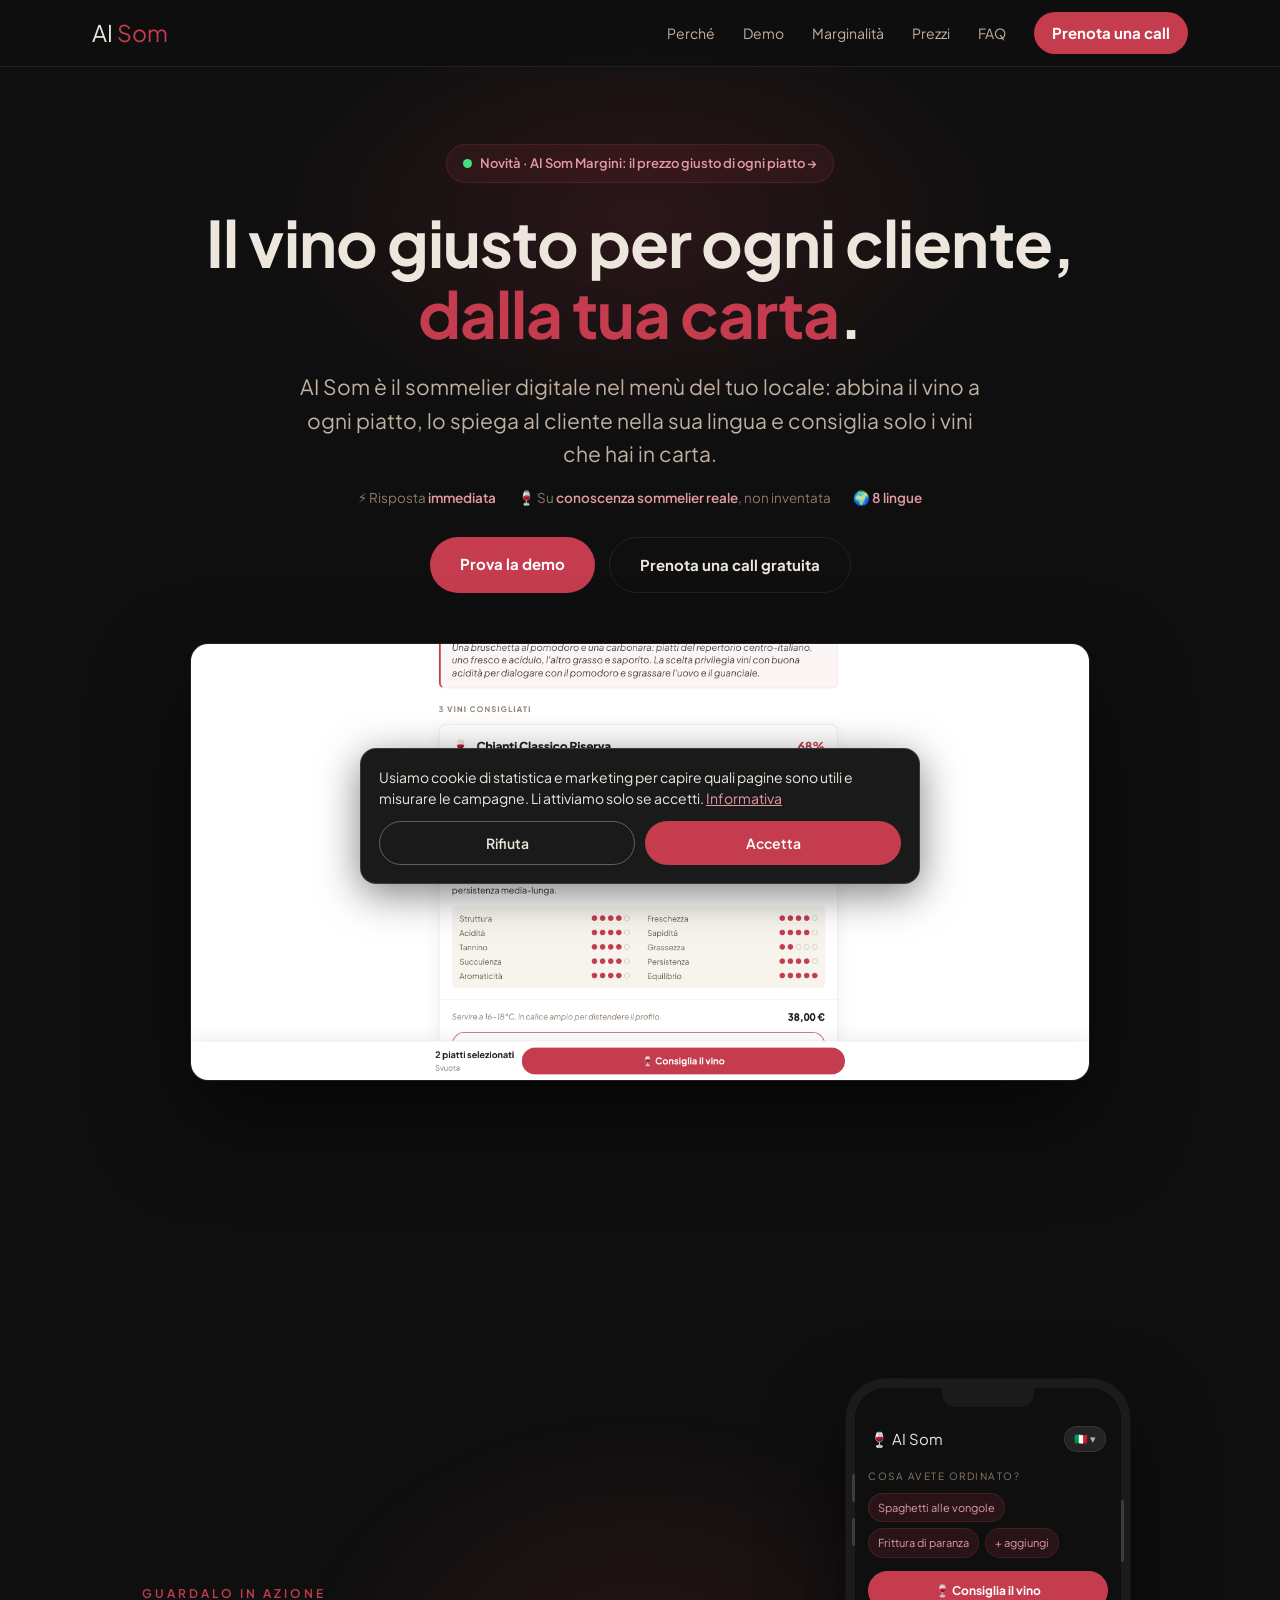
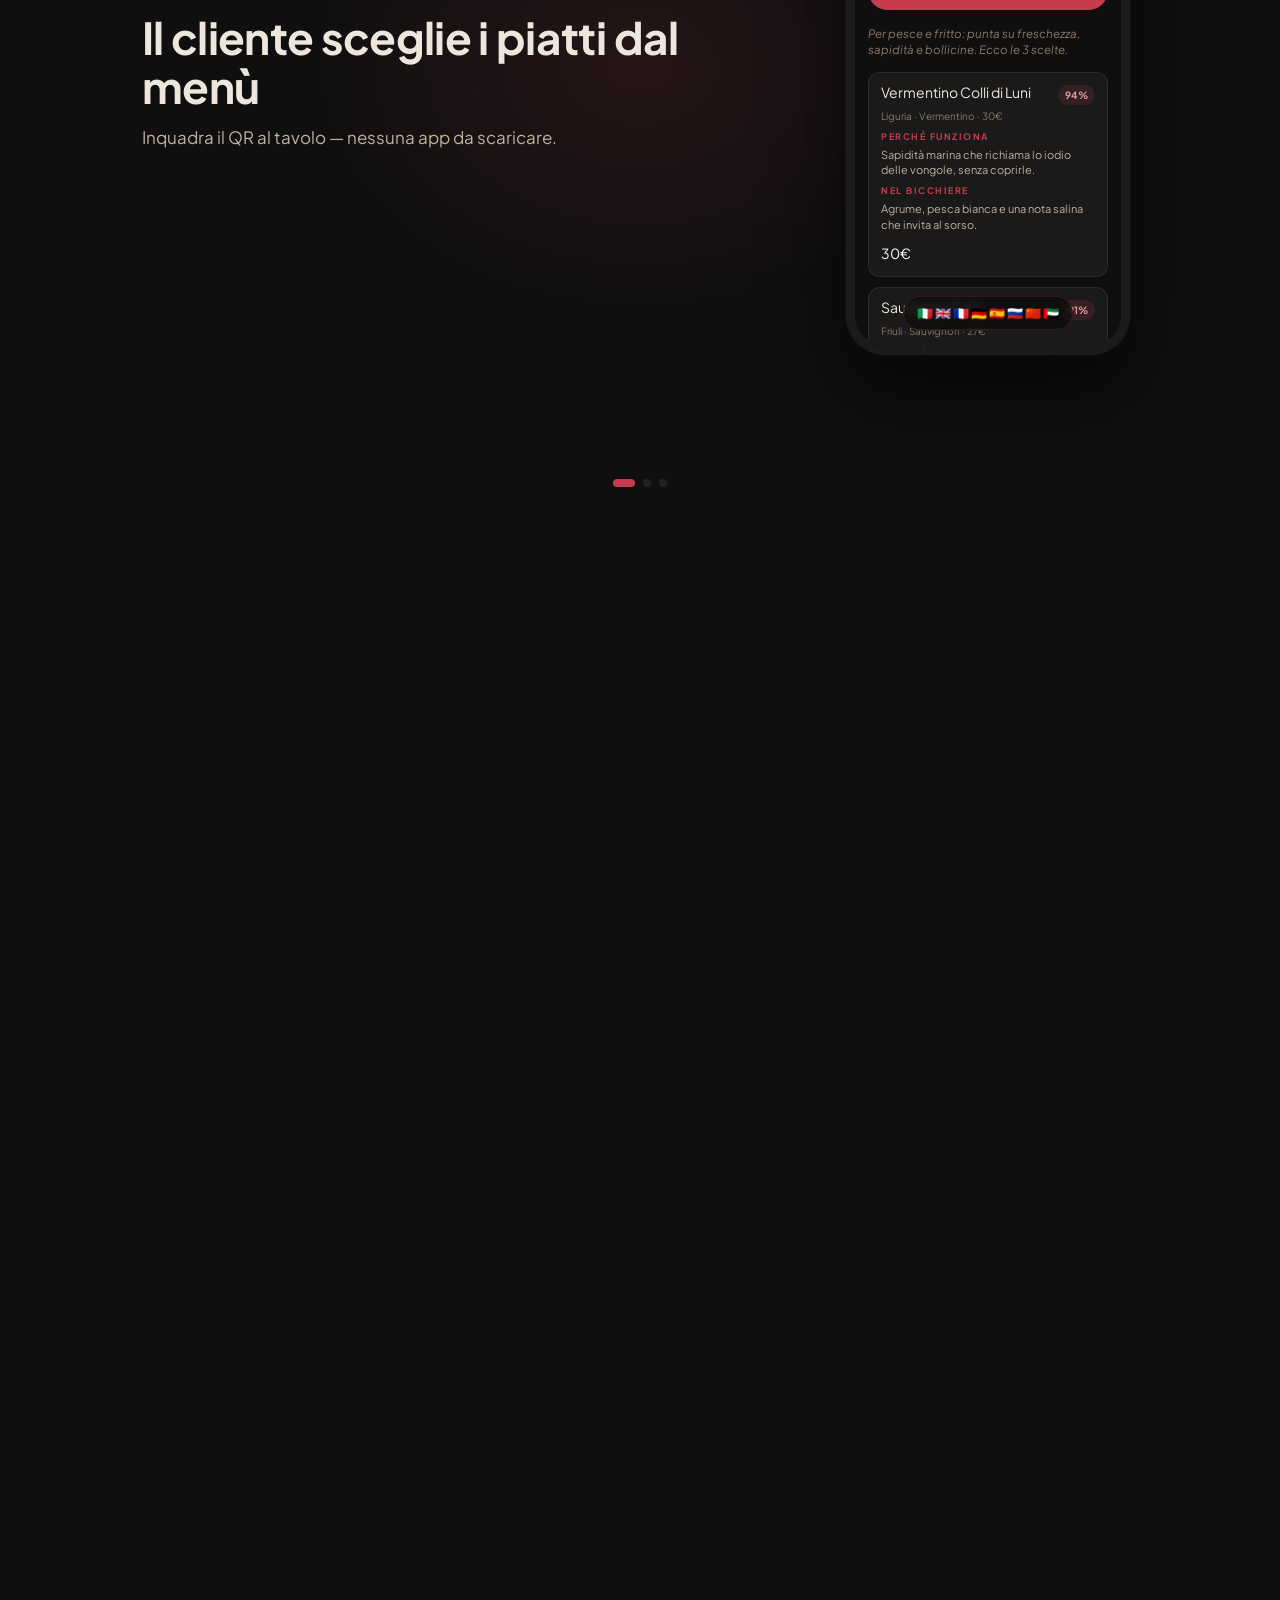
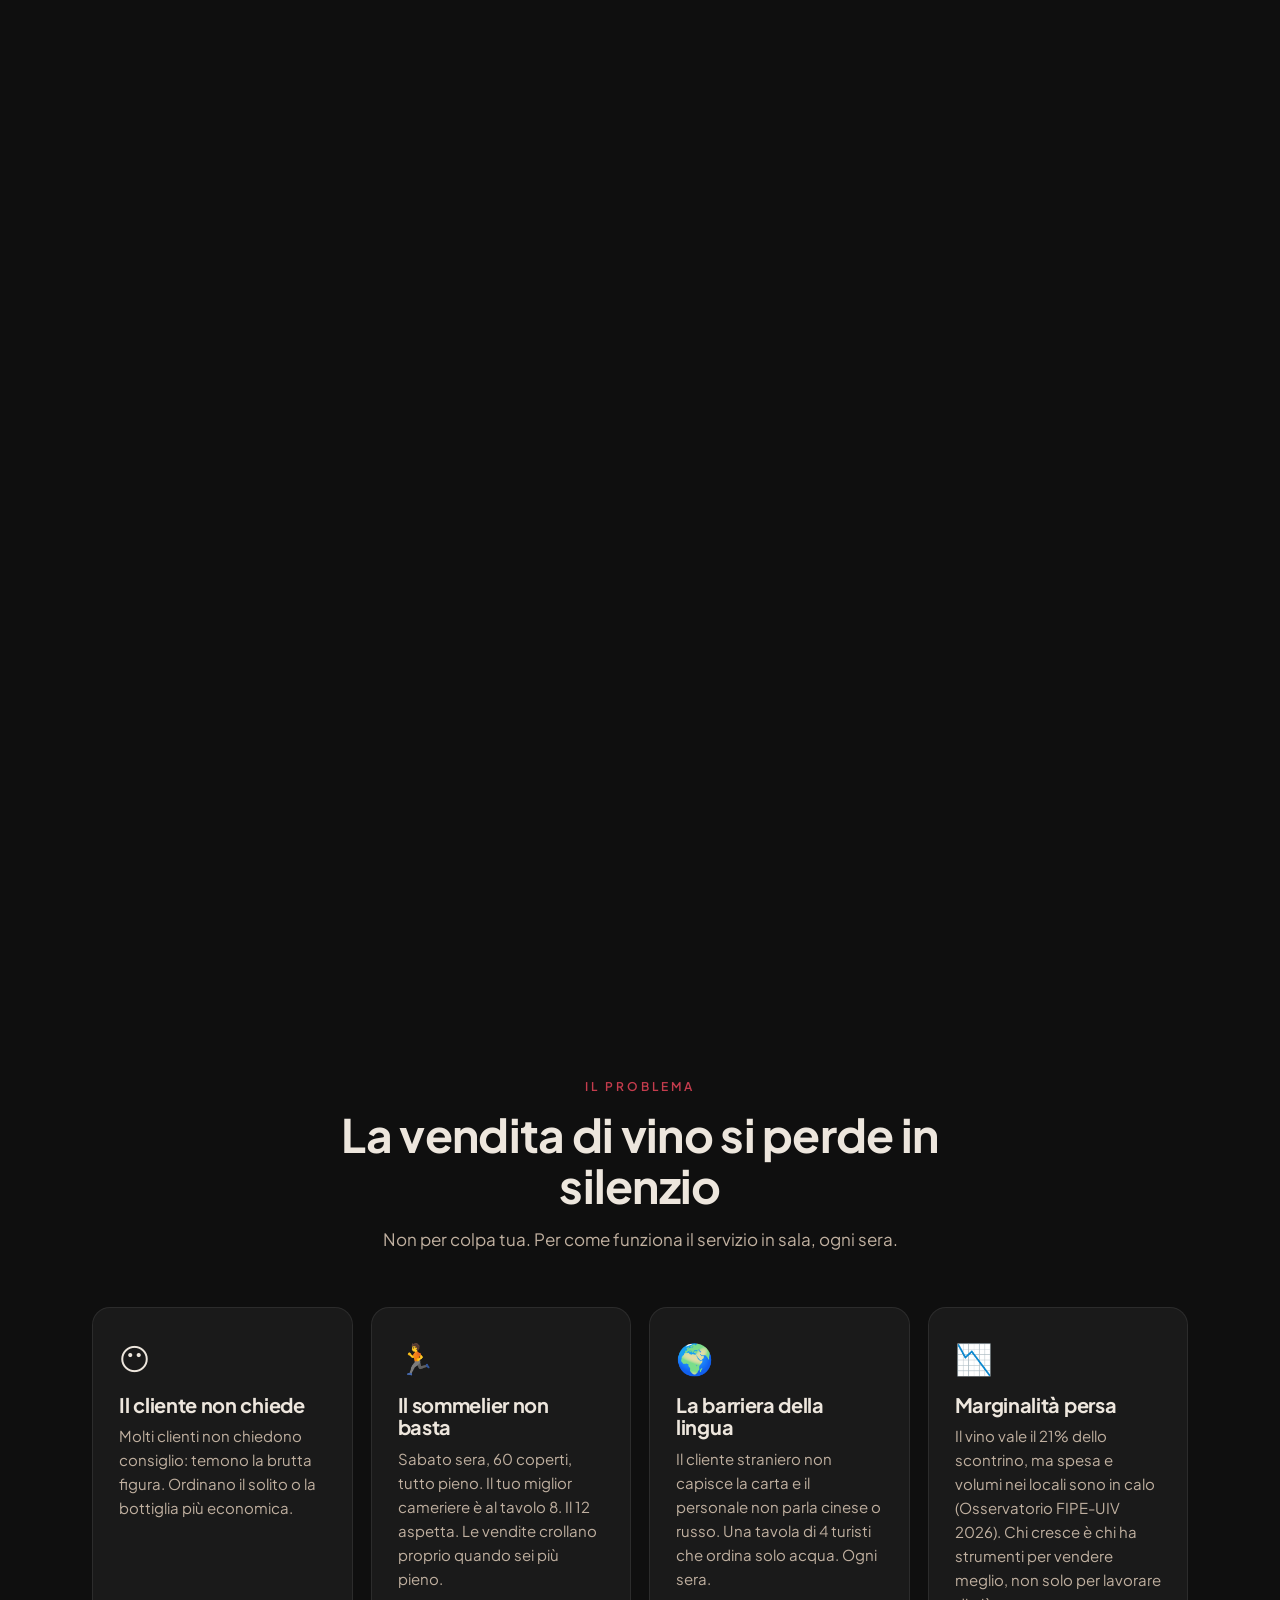
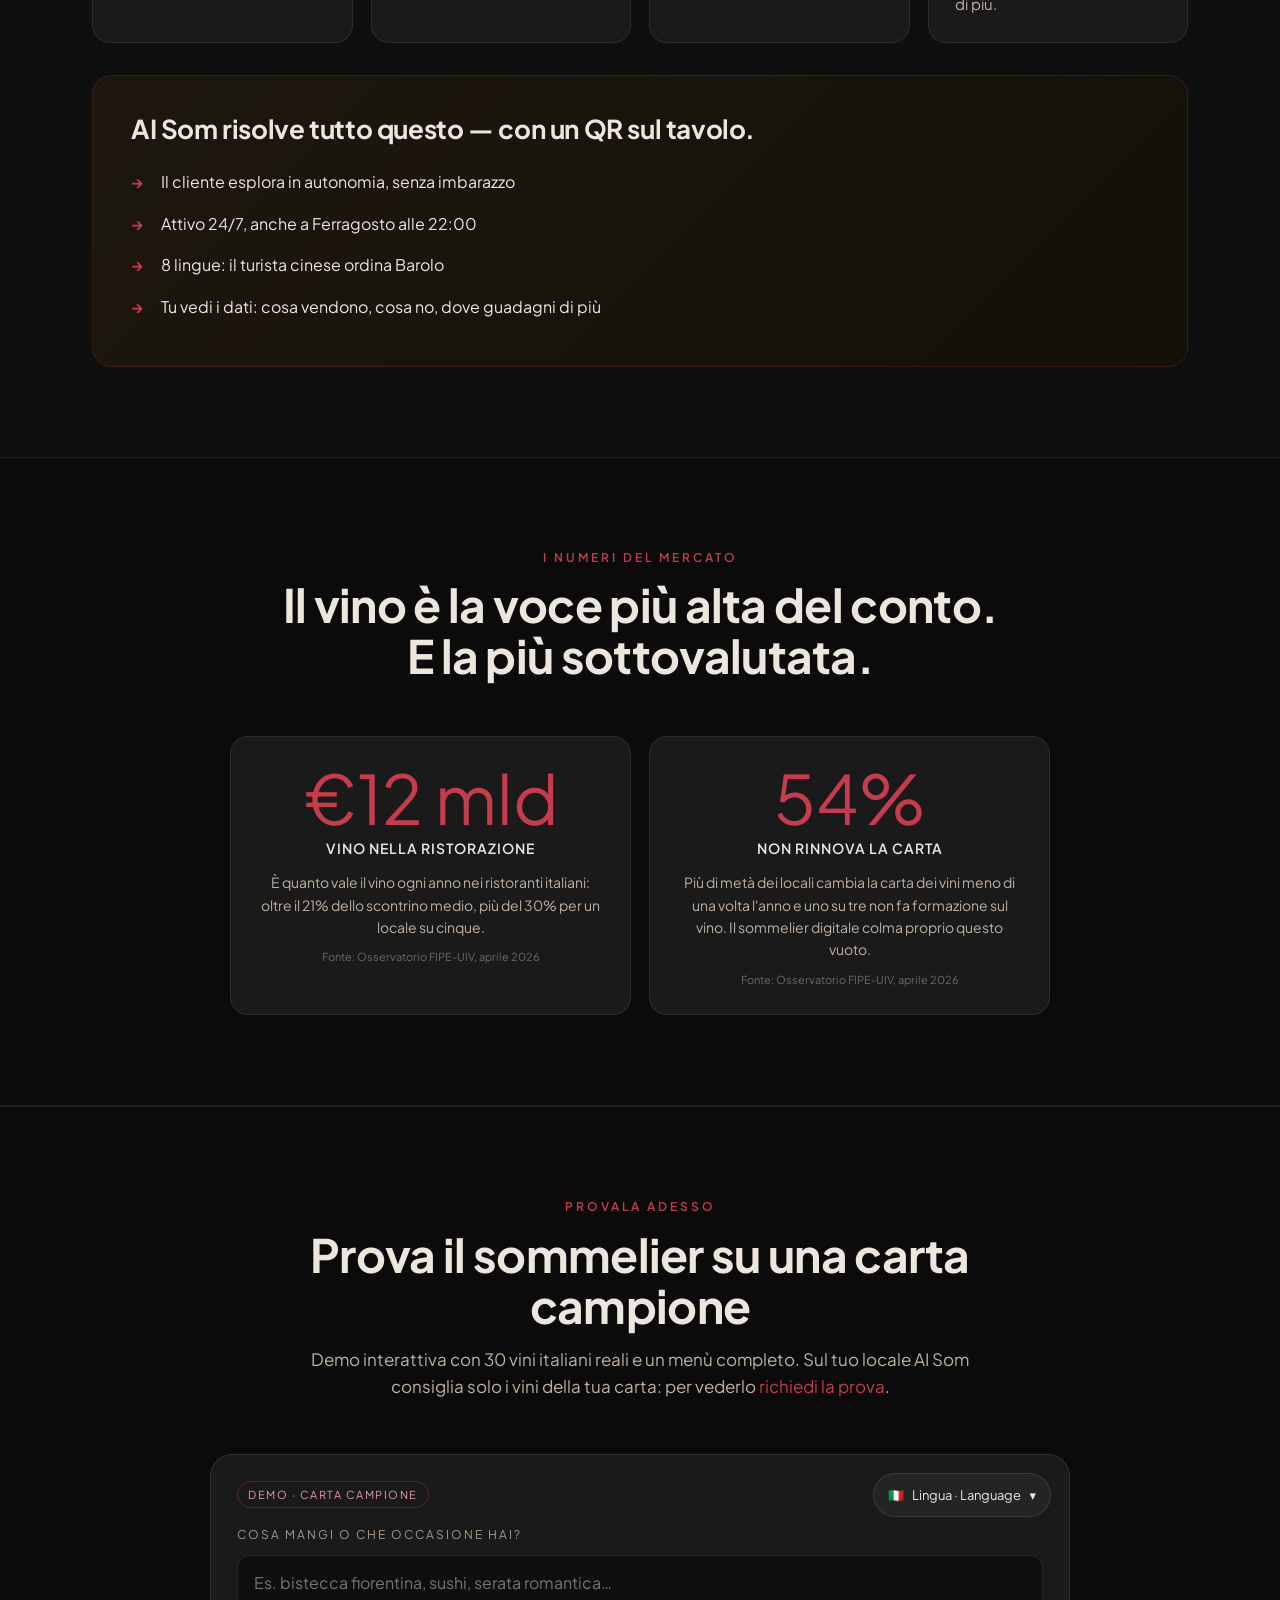
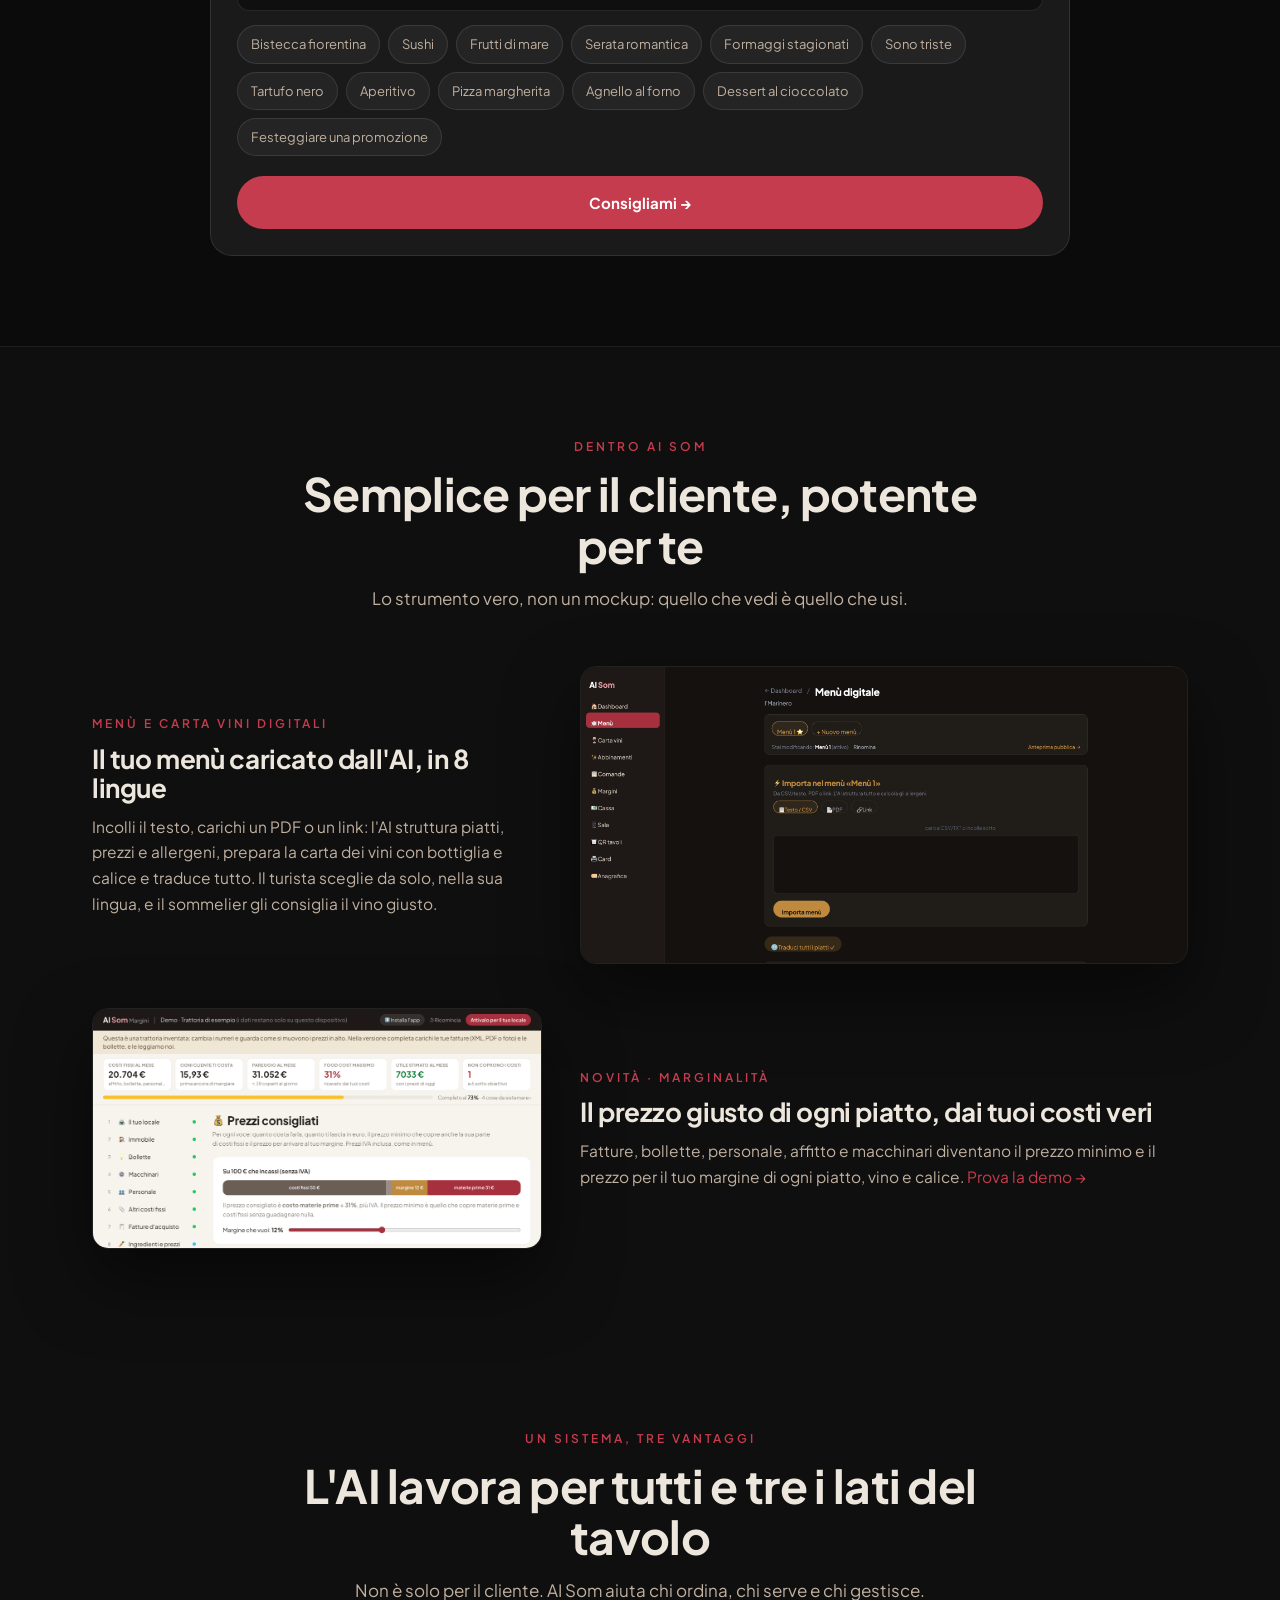
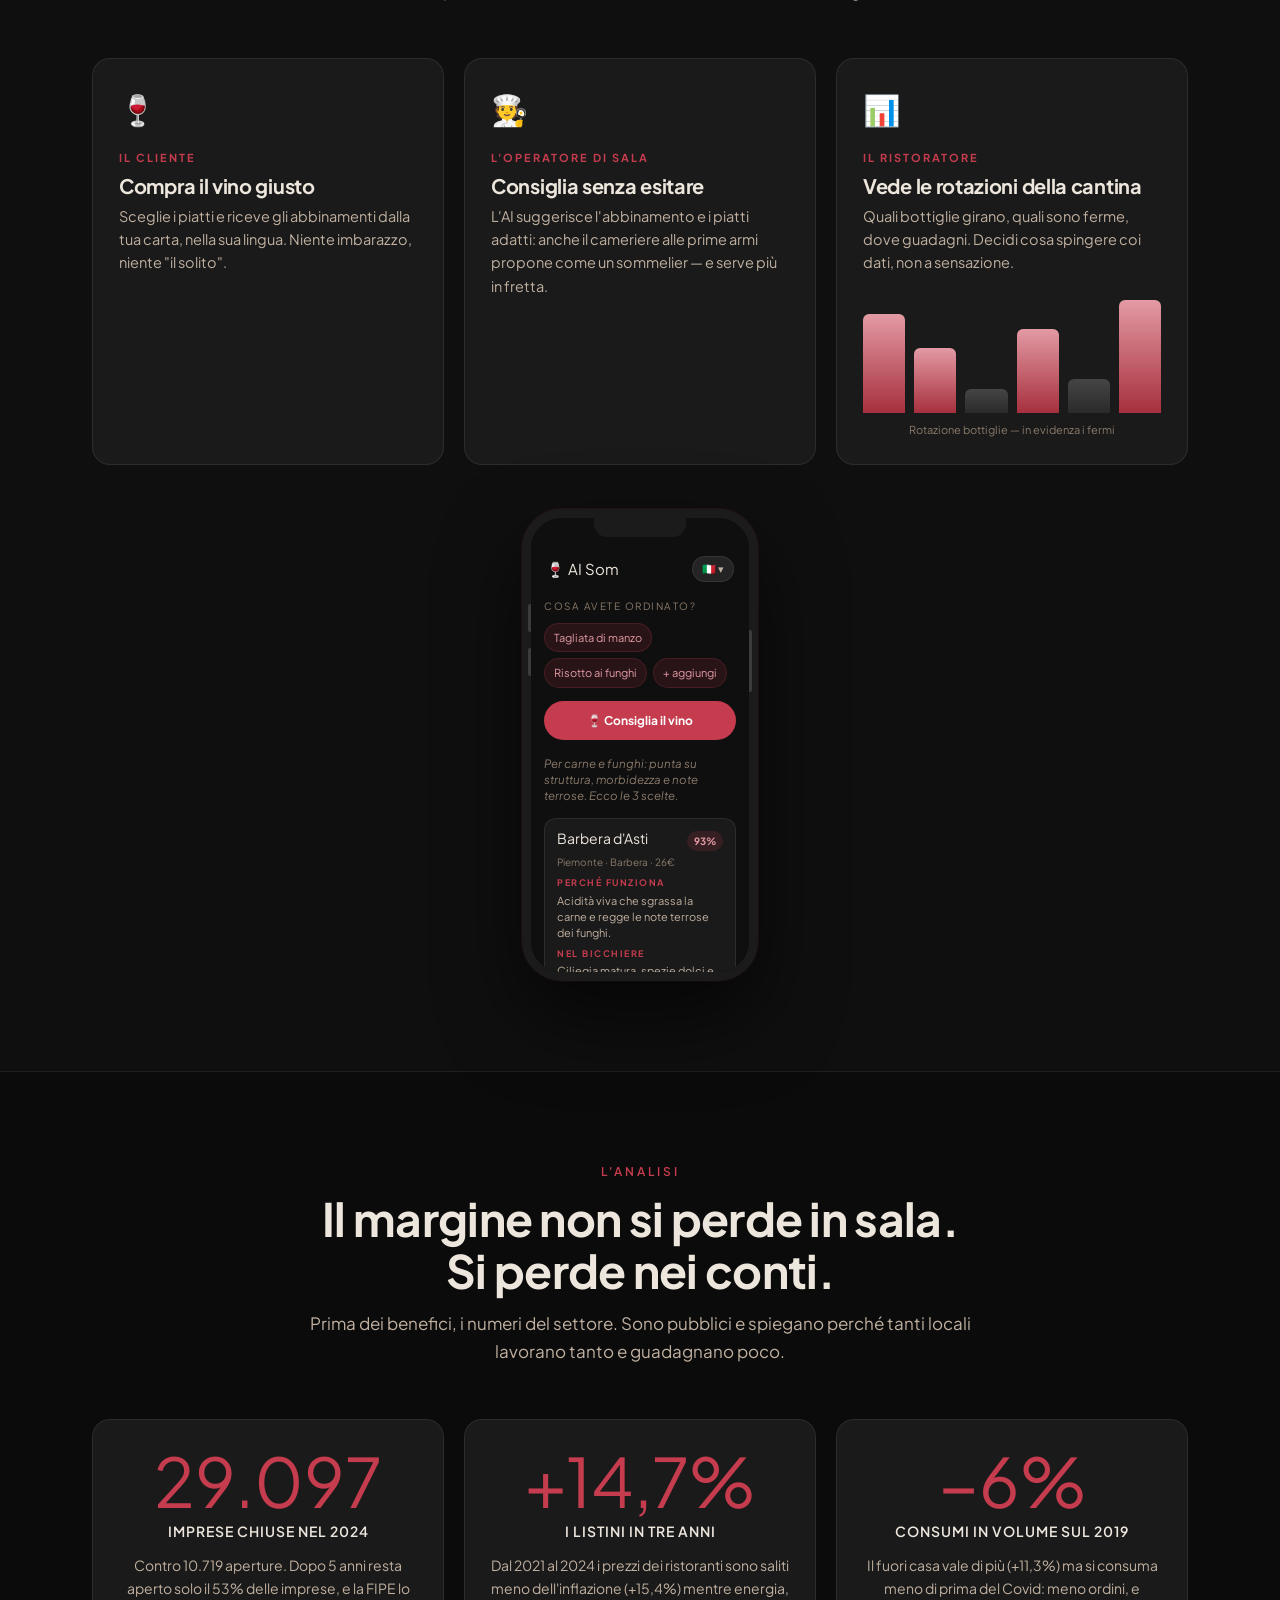
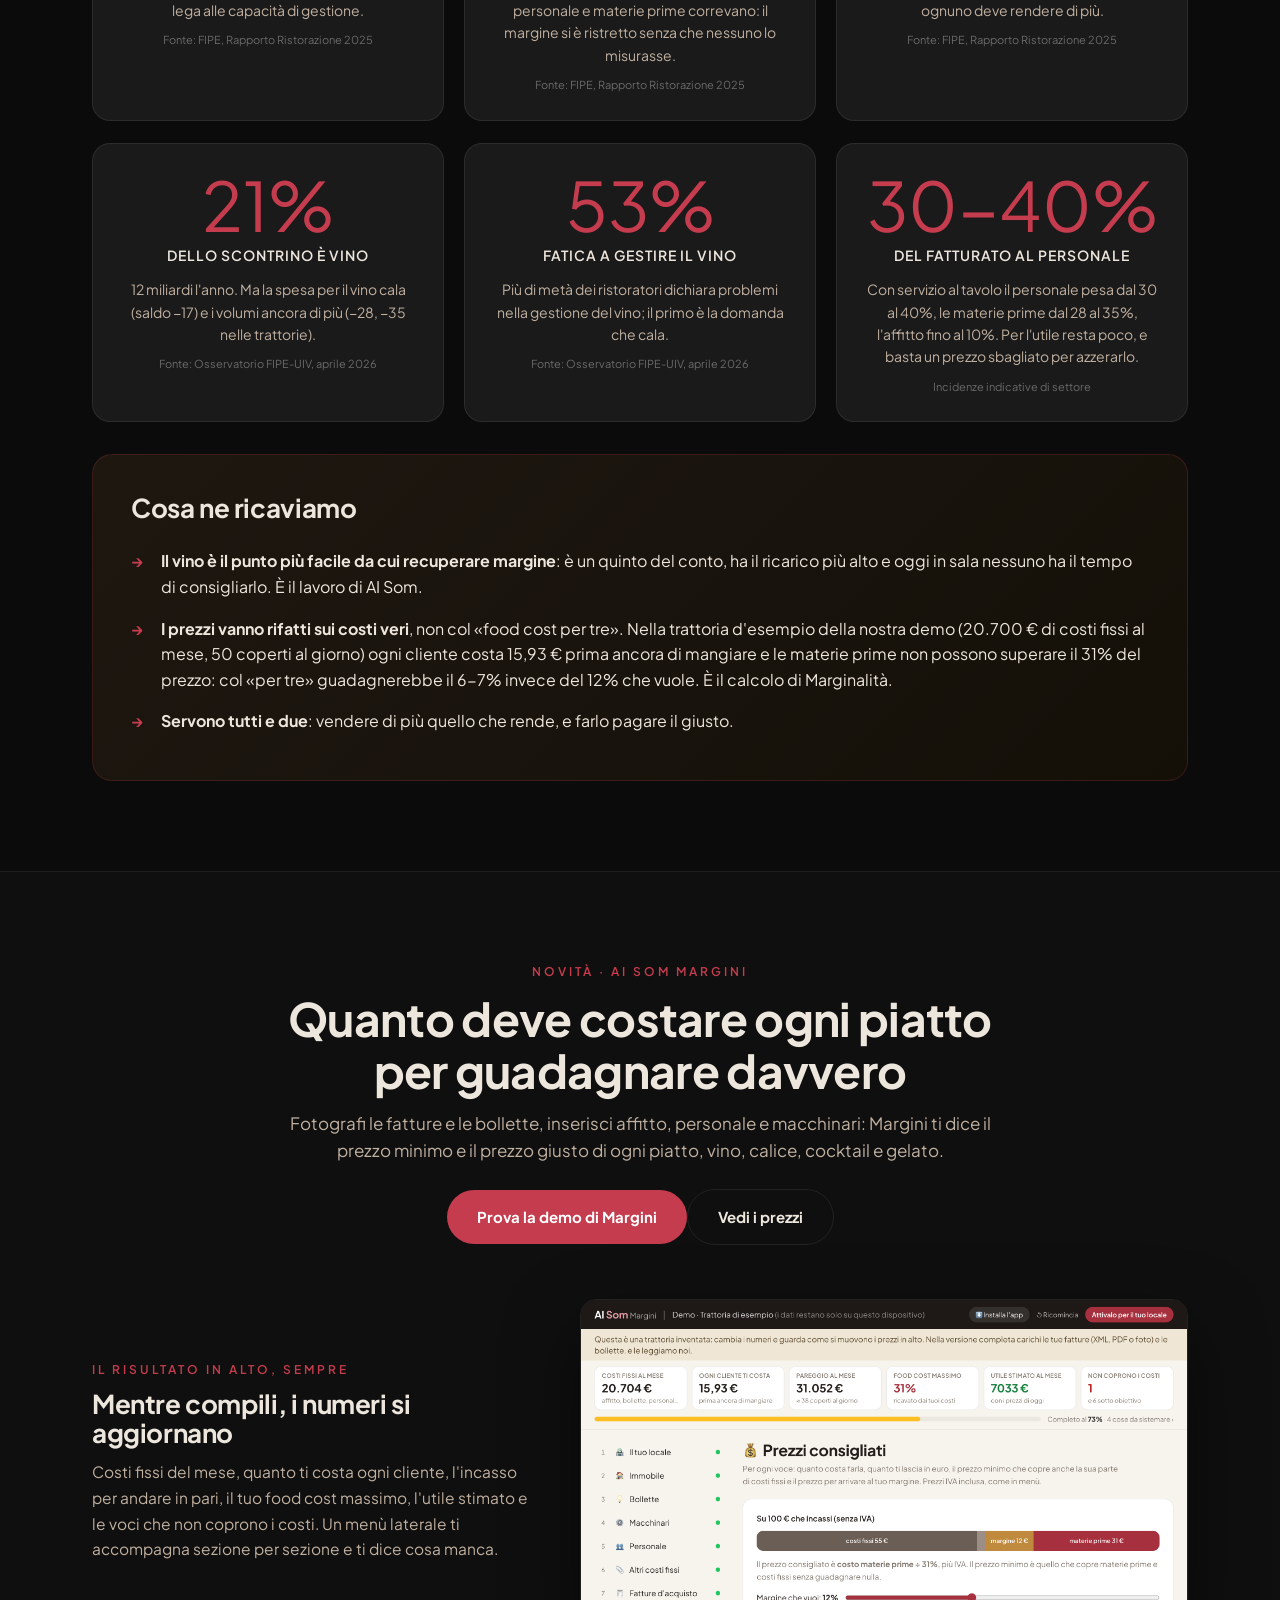
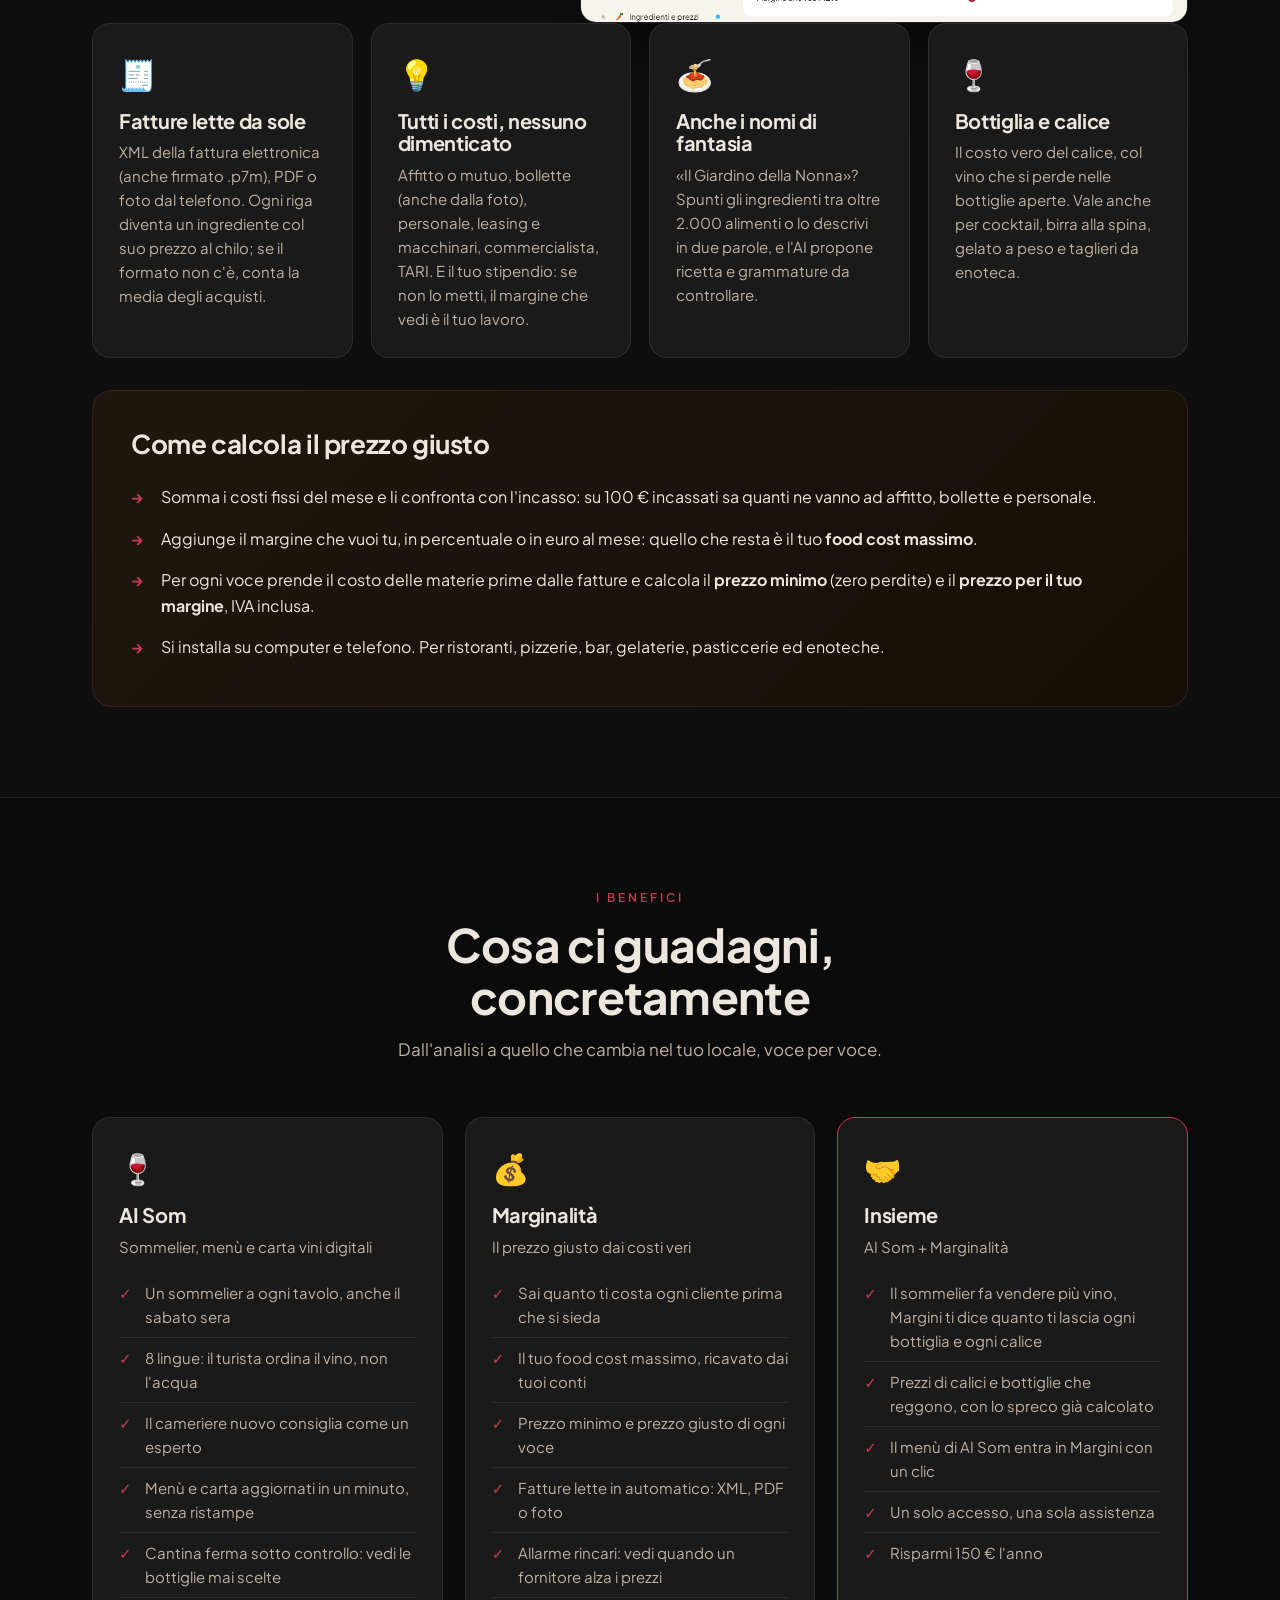
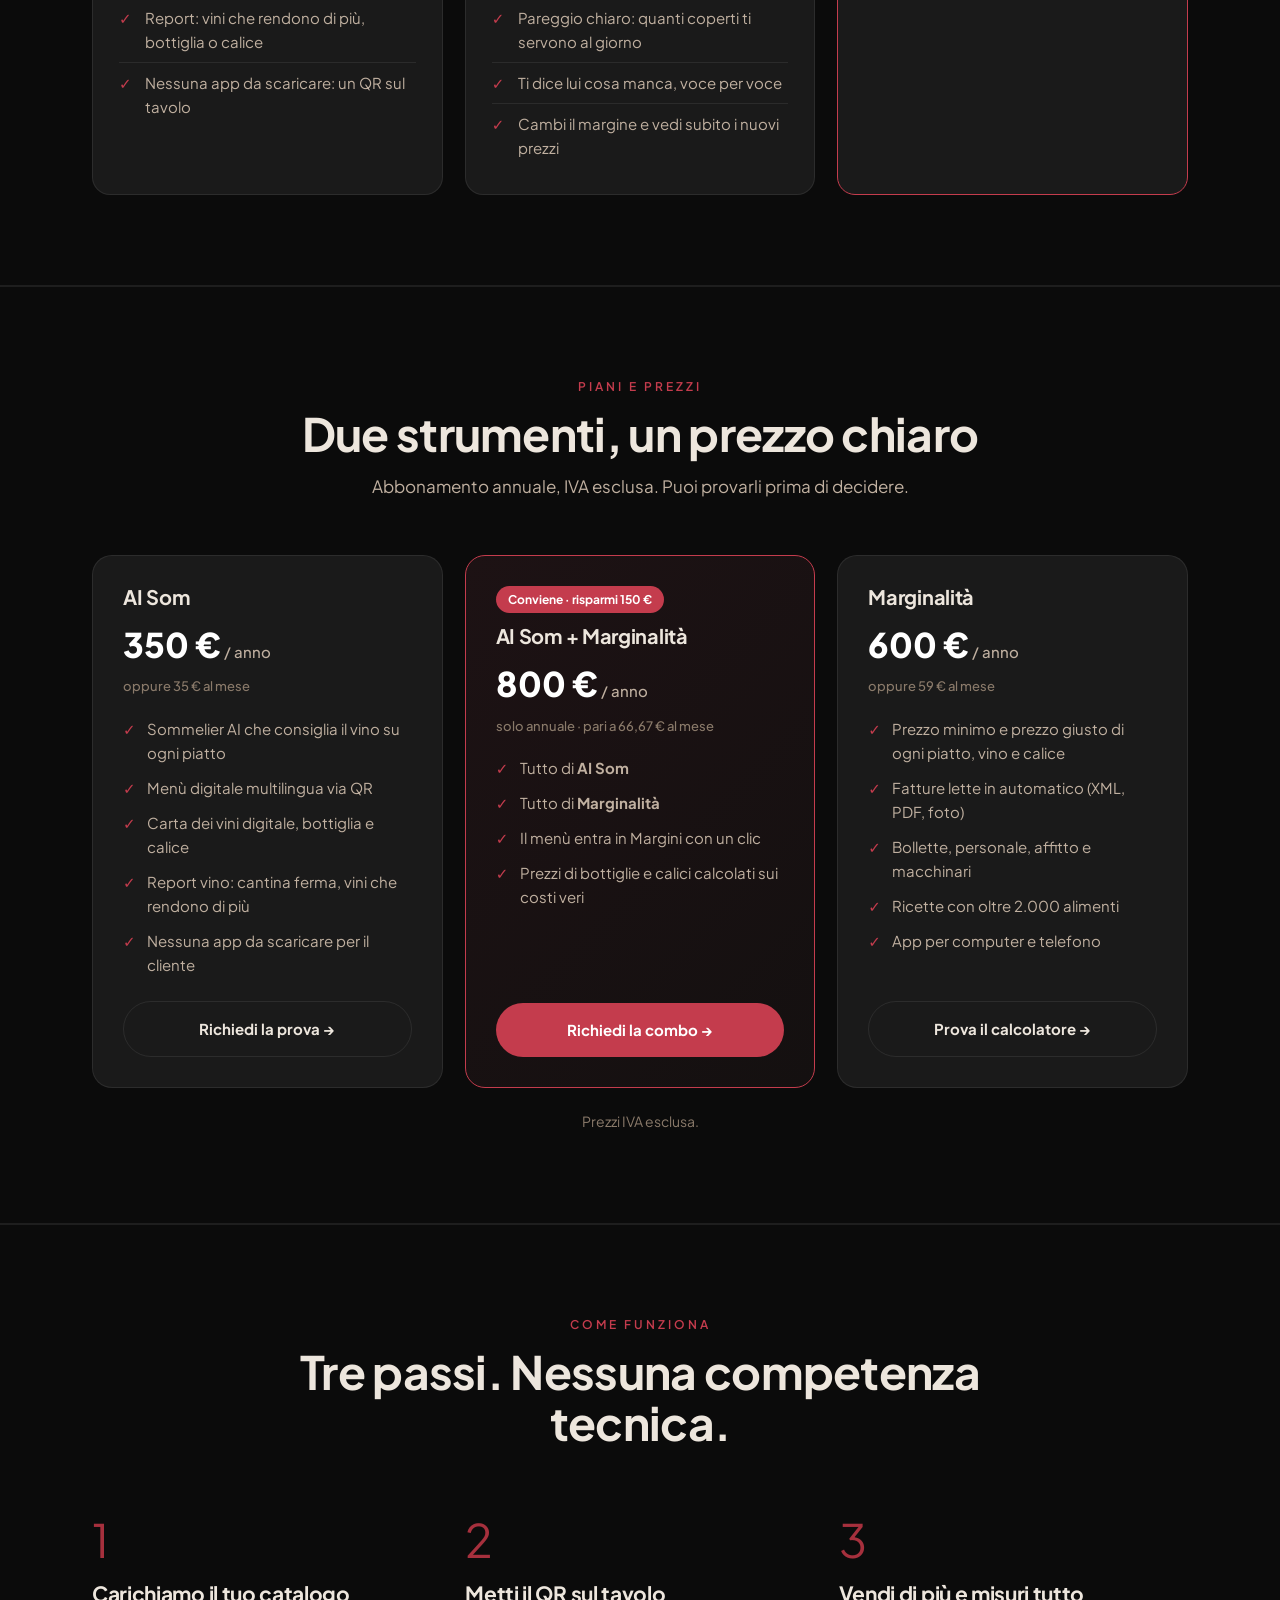
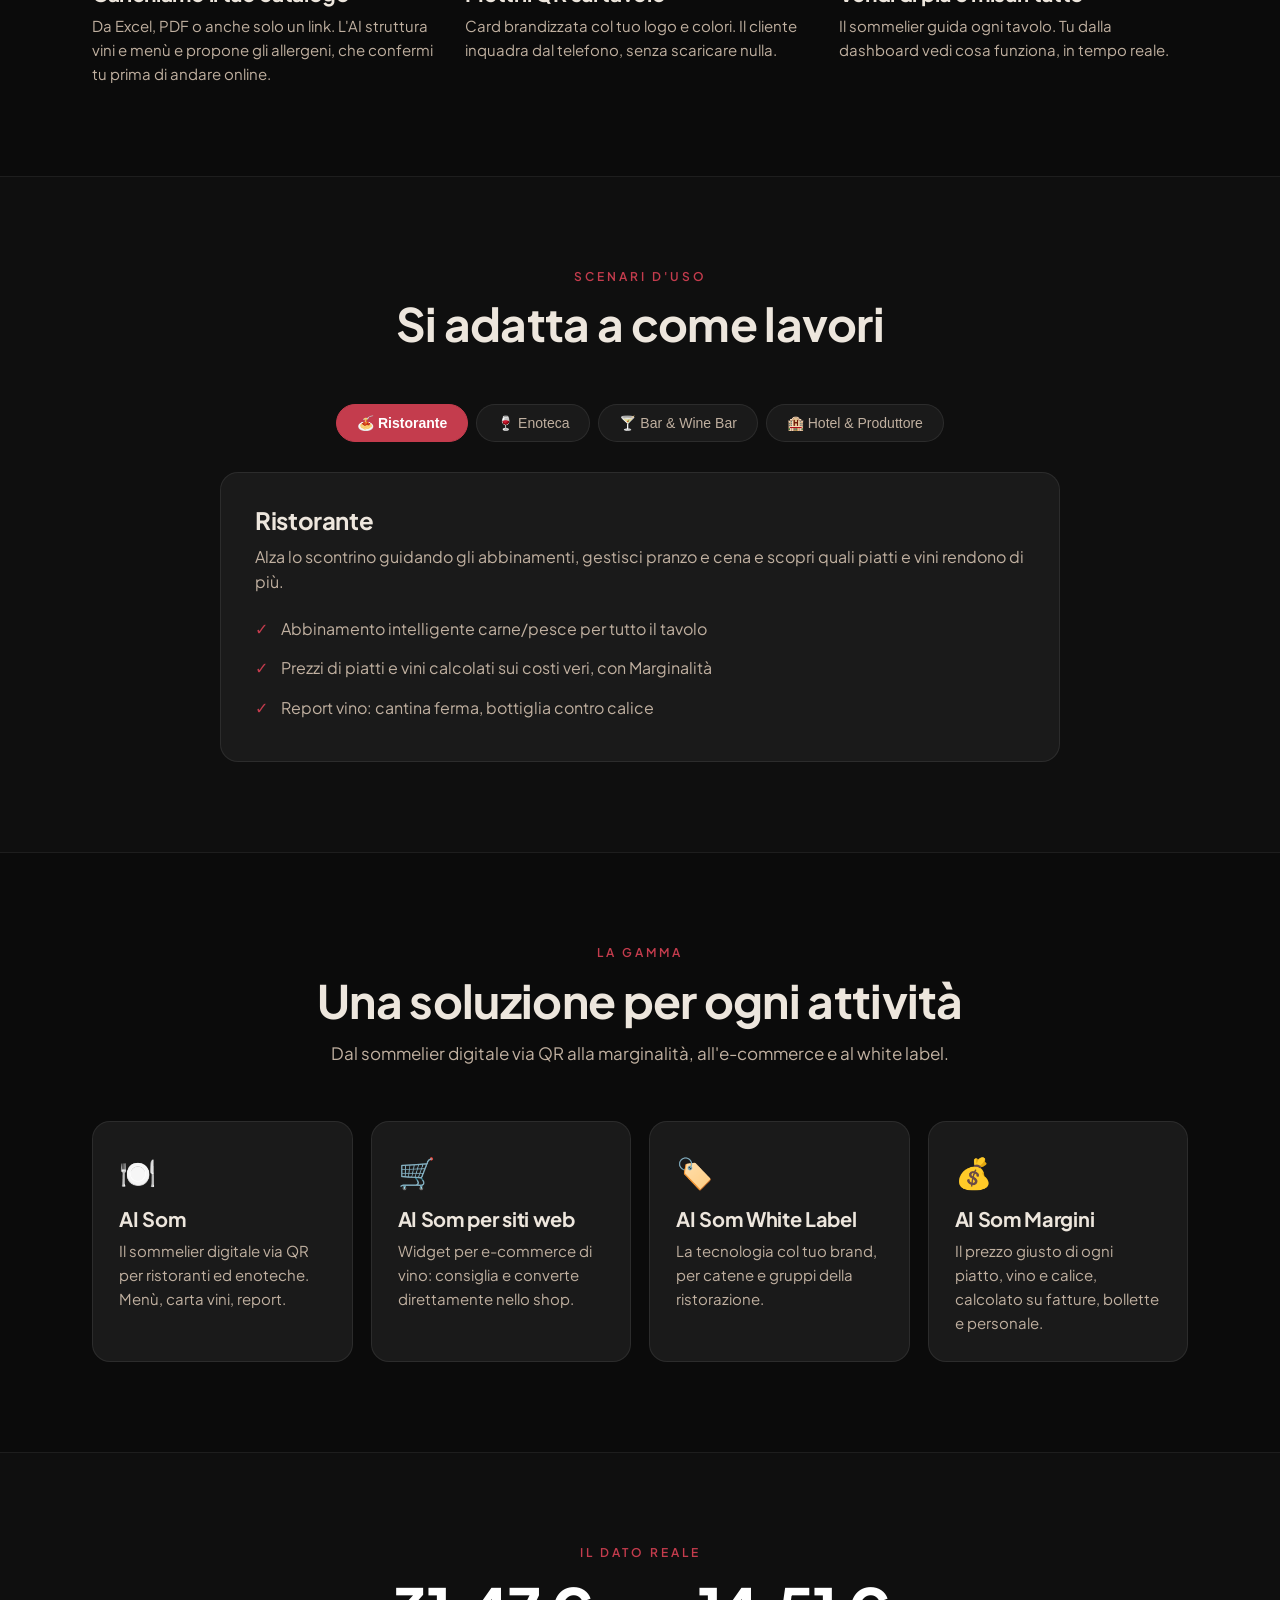
==== commit 04d758a6: "Tolto il «prezzo di lancio primo anno»: prezzi di listino Co-Authored-By: Claude Opus 5.5 <noreply@a" ====
--- a/index.html
+++ b/index.html
@@ -534,7 +534,7 @@
 
 <!-- PREZZI -->
 <section id="prezzi" style="background:#0B0B0B;border-top:1px solid var(--border);border-bottom:1px solid var(--border)"><div class="wrap">
-  <div class="shead"><div class="eyebrow">Piani e prezzi</div><h2>Due strumenti, un prezzo chiaro</h2><p>Prezzo di lancio per il primo anno, IVA esclusa. Puoi provarli prima di decidere.</p></div>
+  <div class="shead"><div class="eyebrow">Piani e prezzi</div><h2>Due strumenti, un prezzo chiaro</h2><p>Abbonamento annuale, IVA esclusa. Puoi provarli prima di decidere.</p></div>
   <div class="plans">
     <div class="plan">
       <h3>AI Som</h3>
@@ -573,7 +573,7 @@
       <a href="prova-margini.html" class="btn btn-ghost">Prova il calcolatore →</a>
     </div>
   </div>
-  <p class="notaprezzi">Prezzi di lancio validi per il primo anno, IVA esclusa.</p>
+  <p class="notaprezzi">Prezzi IVA esclusa.</p>
 </div></section>
 
 <!-- COME FUNZIONA -->
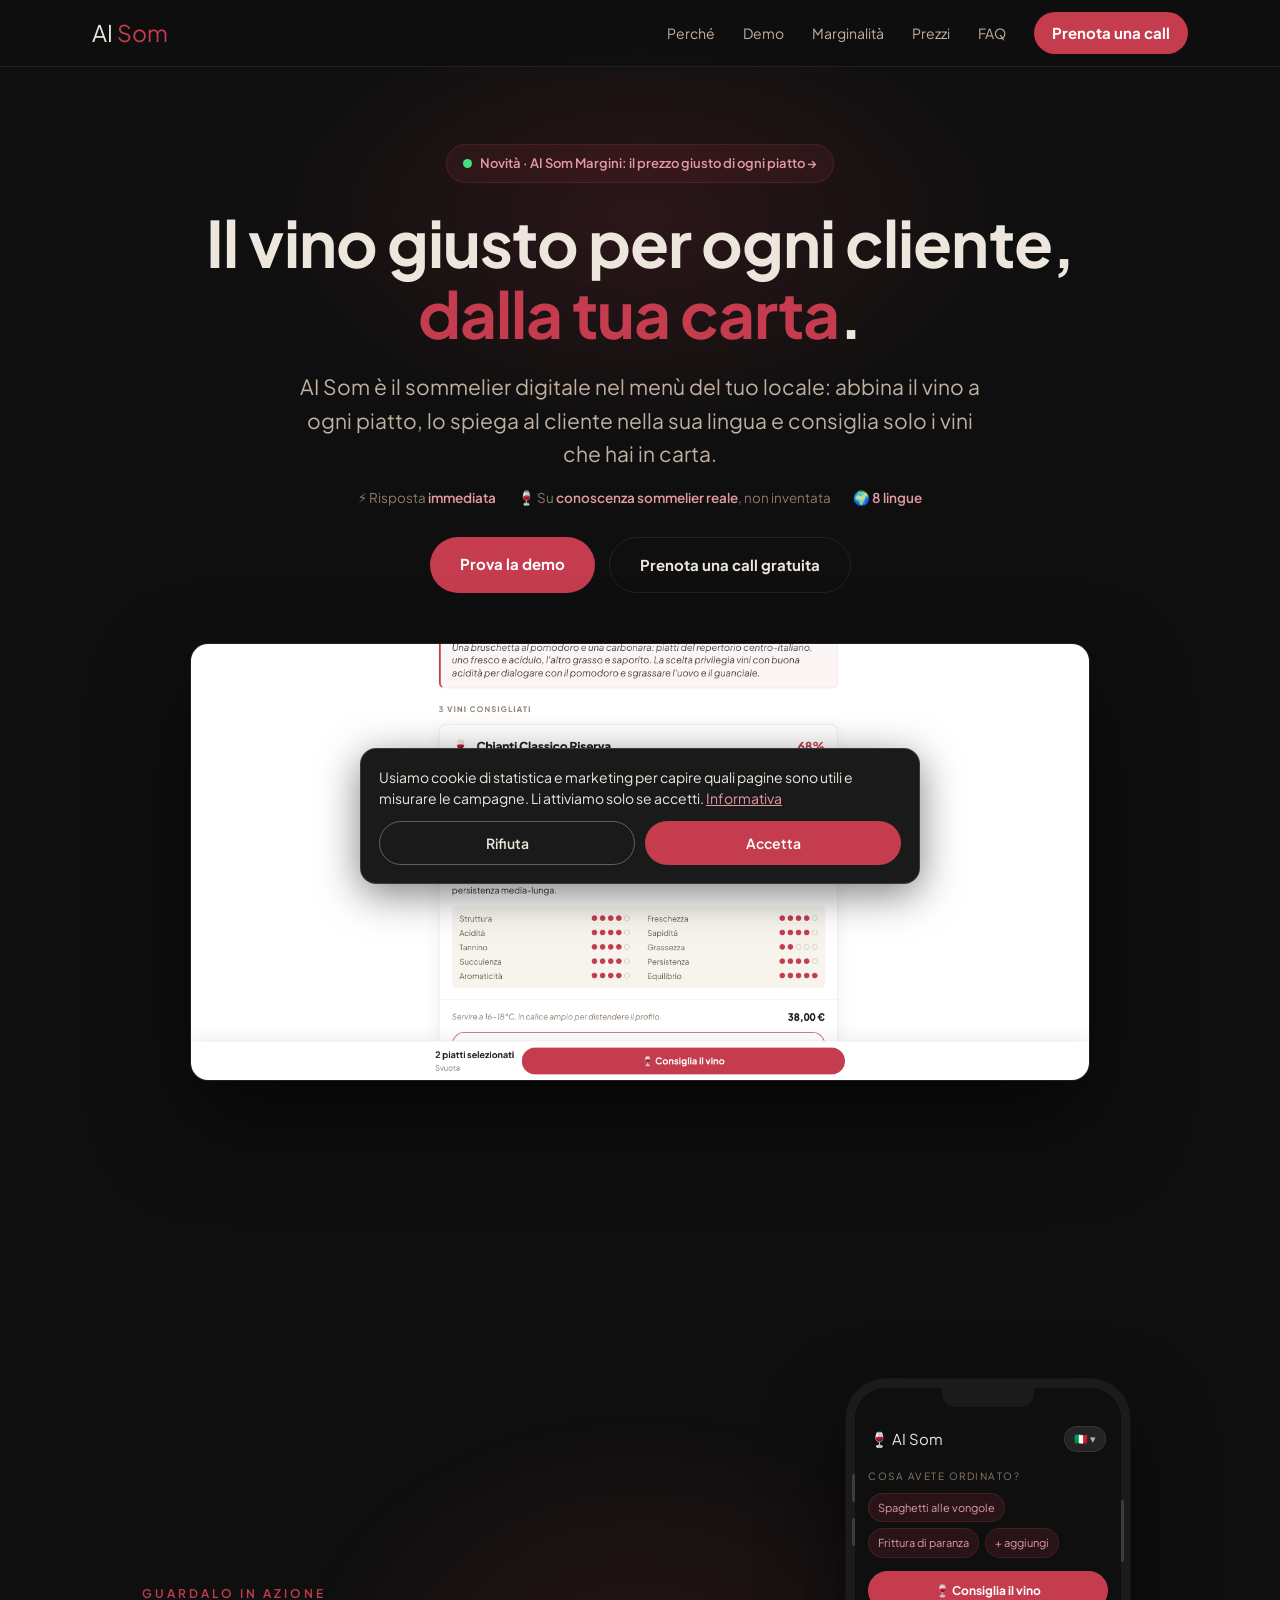
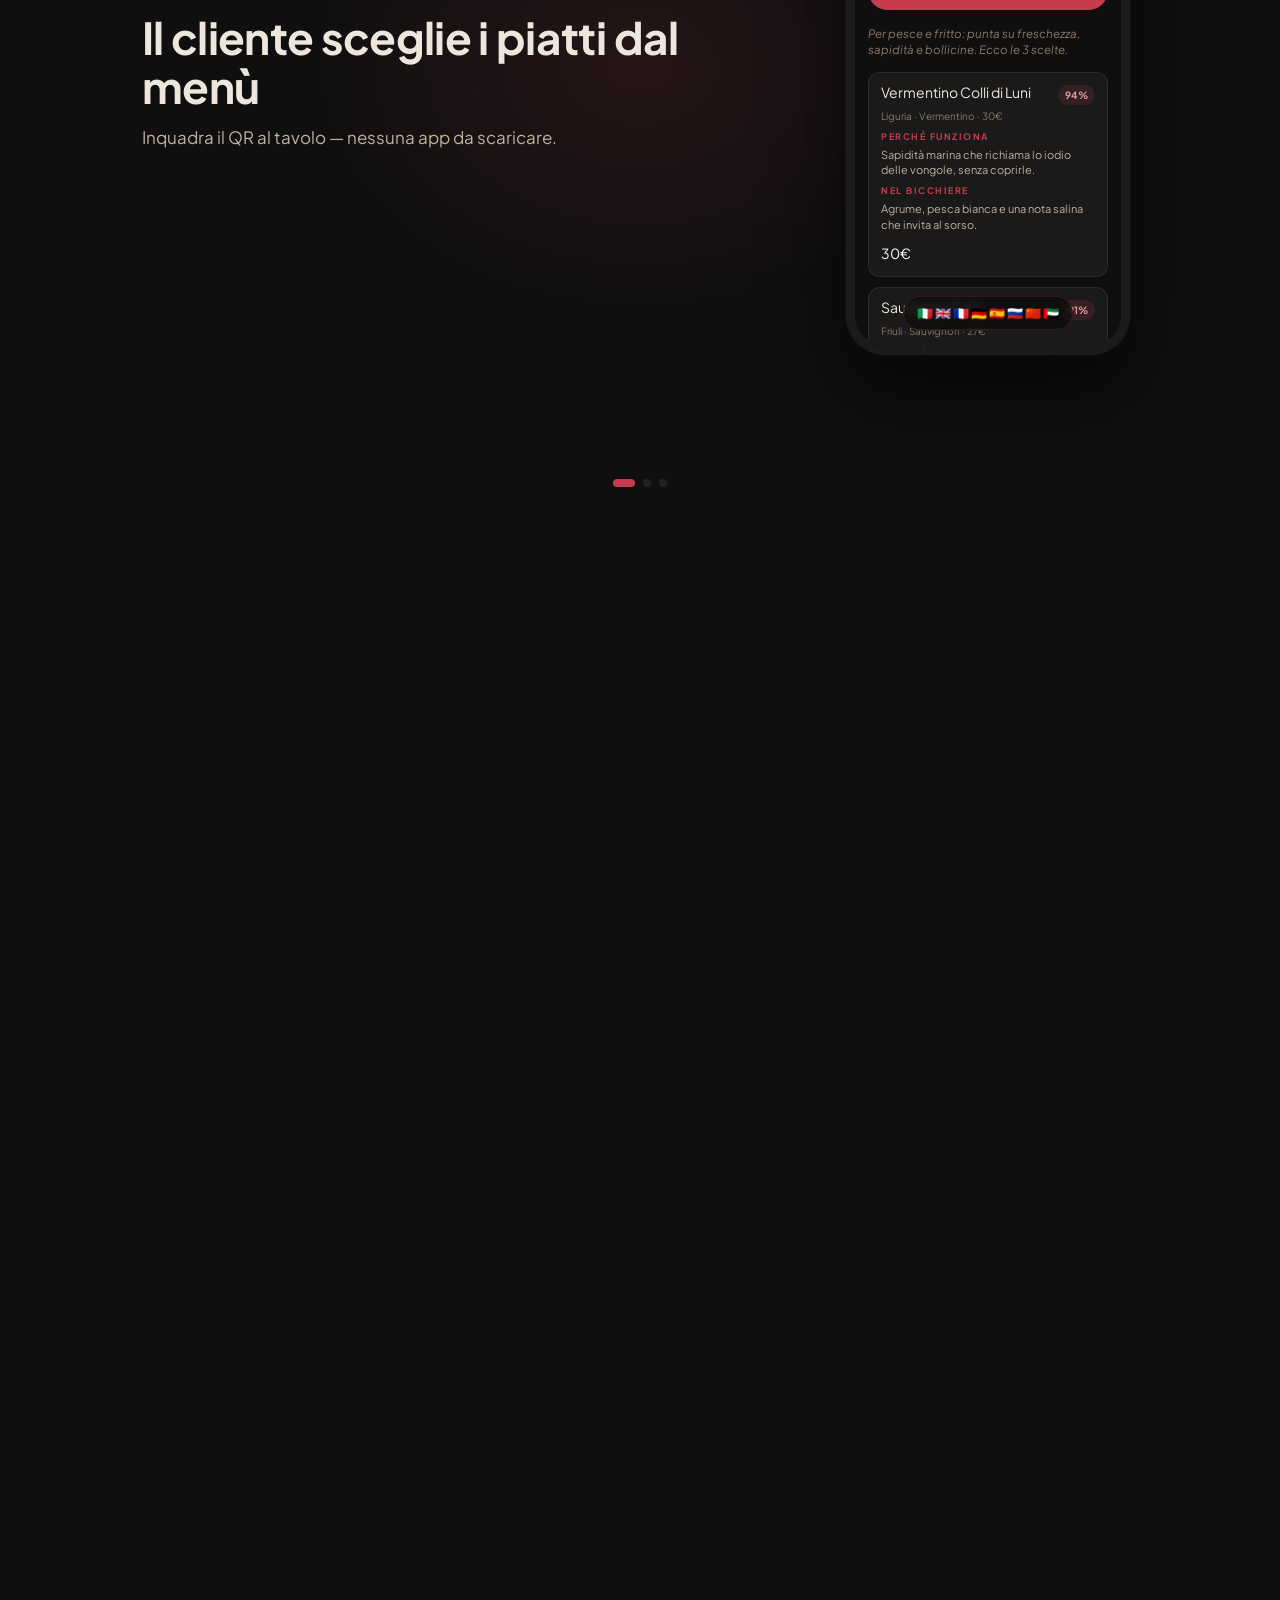
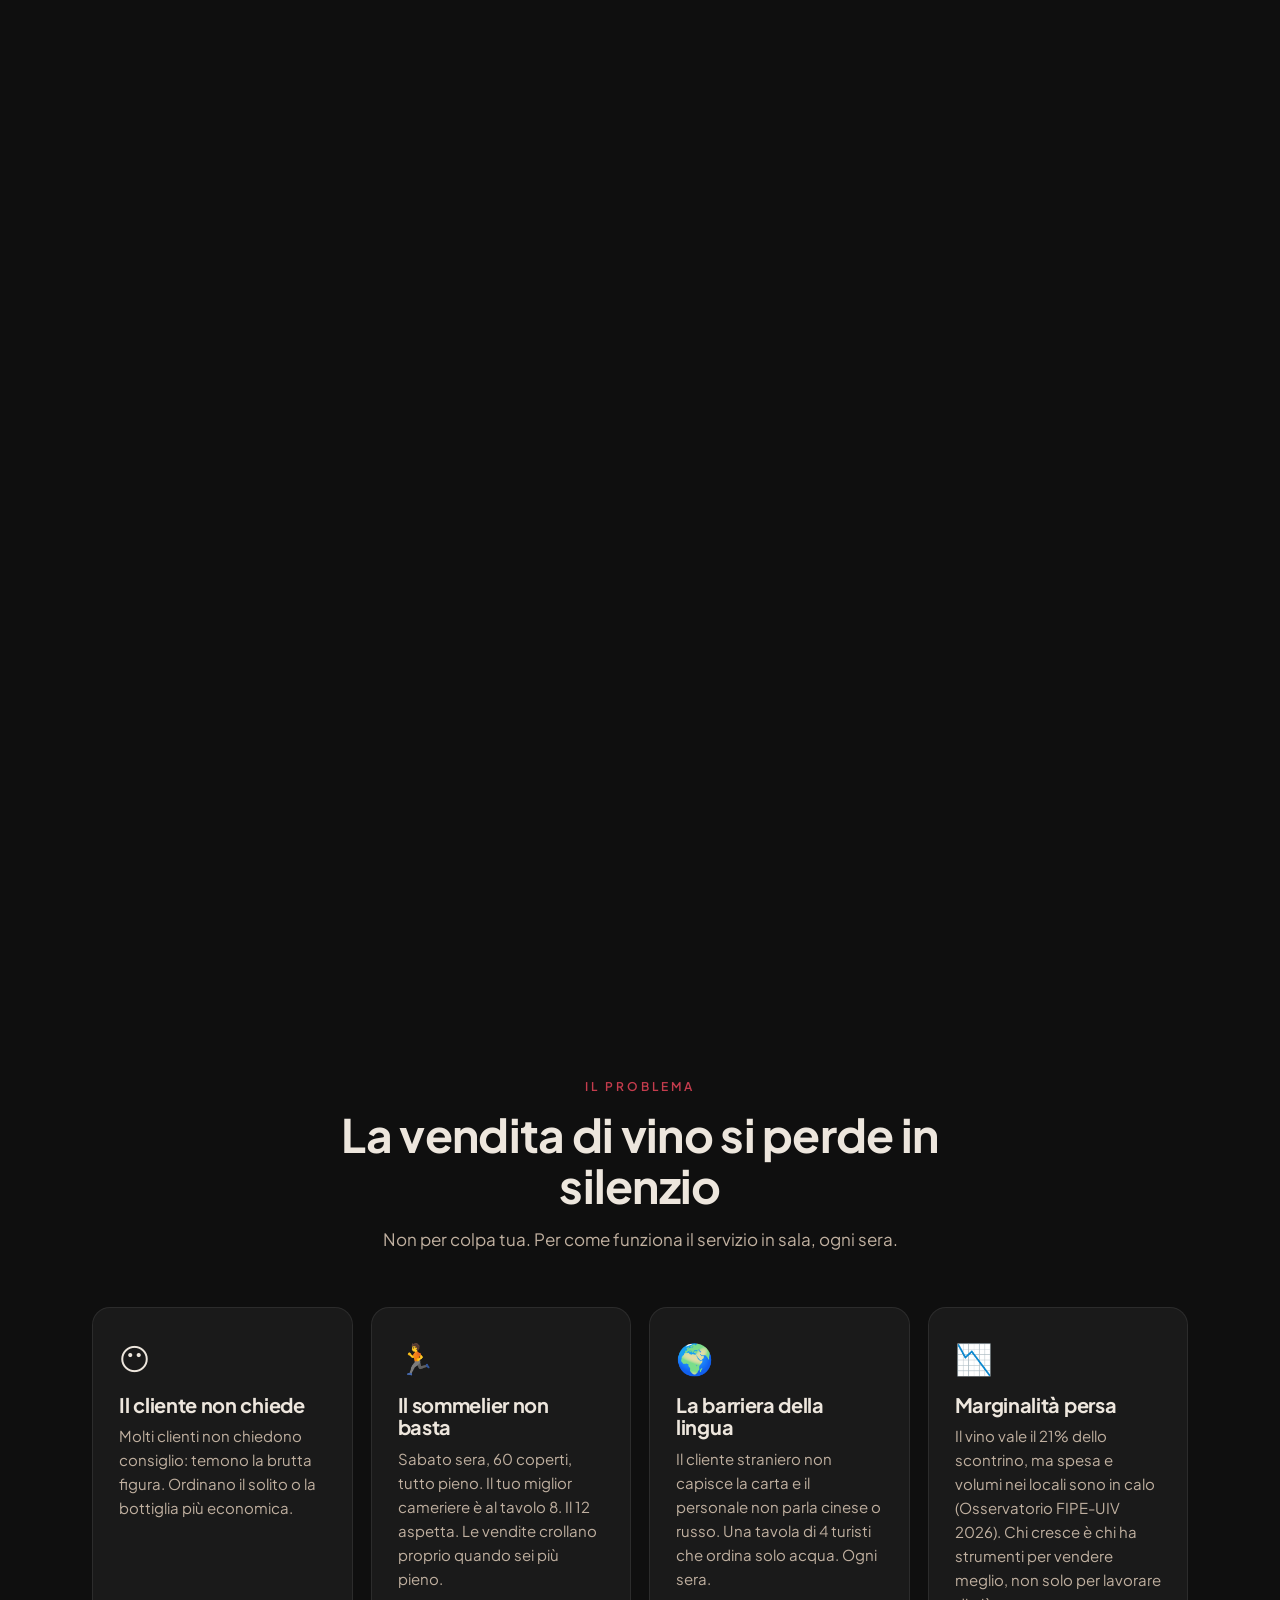
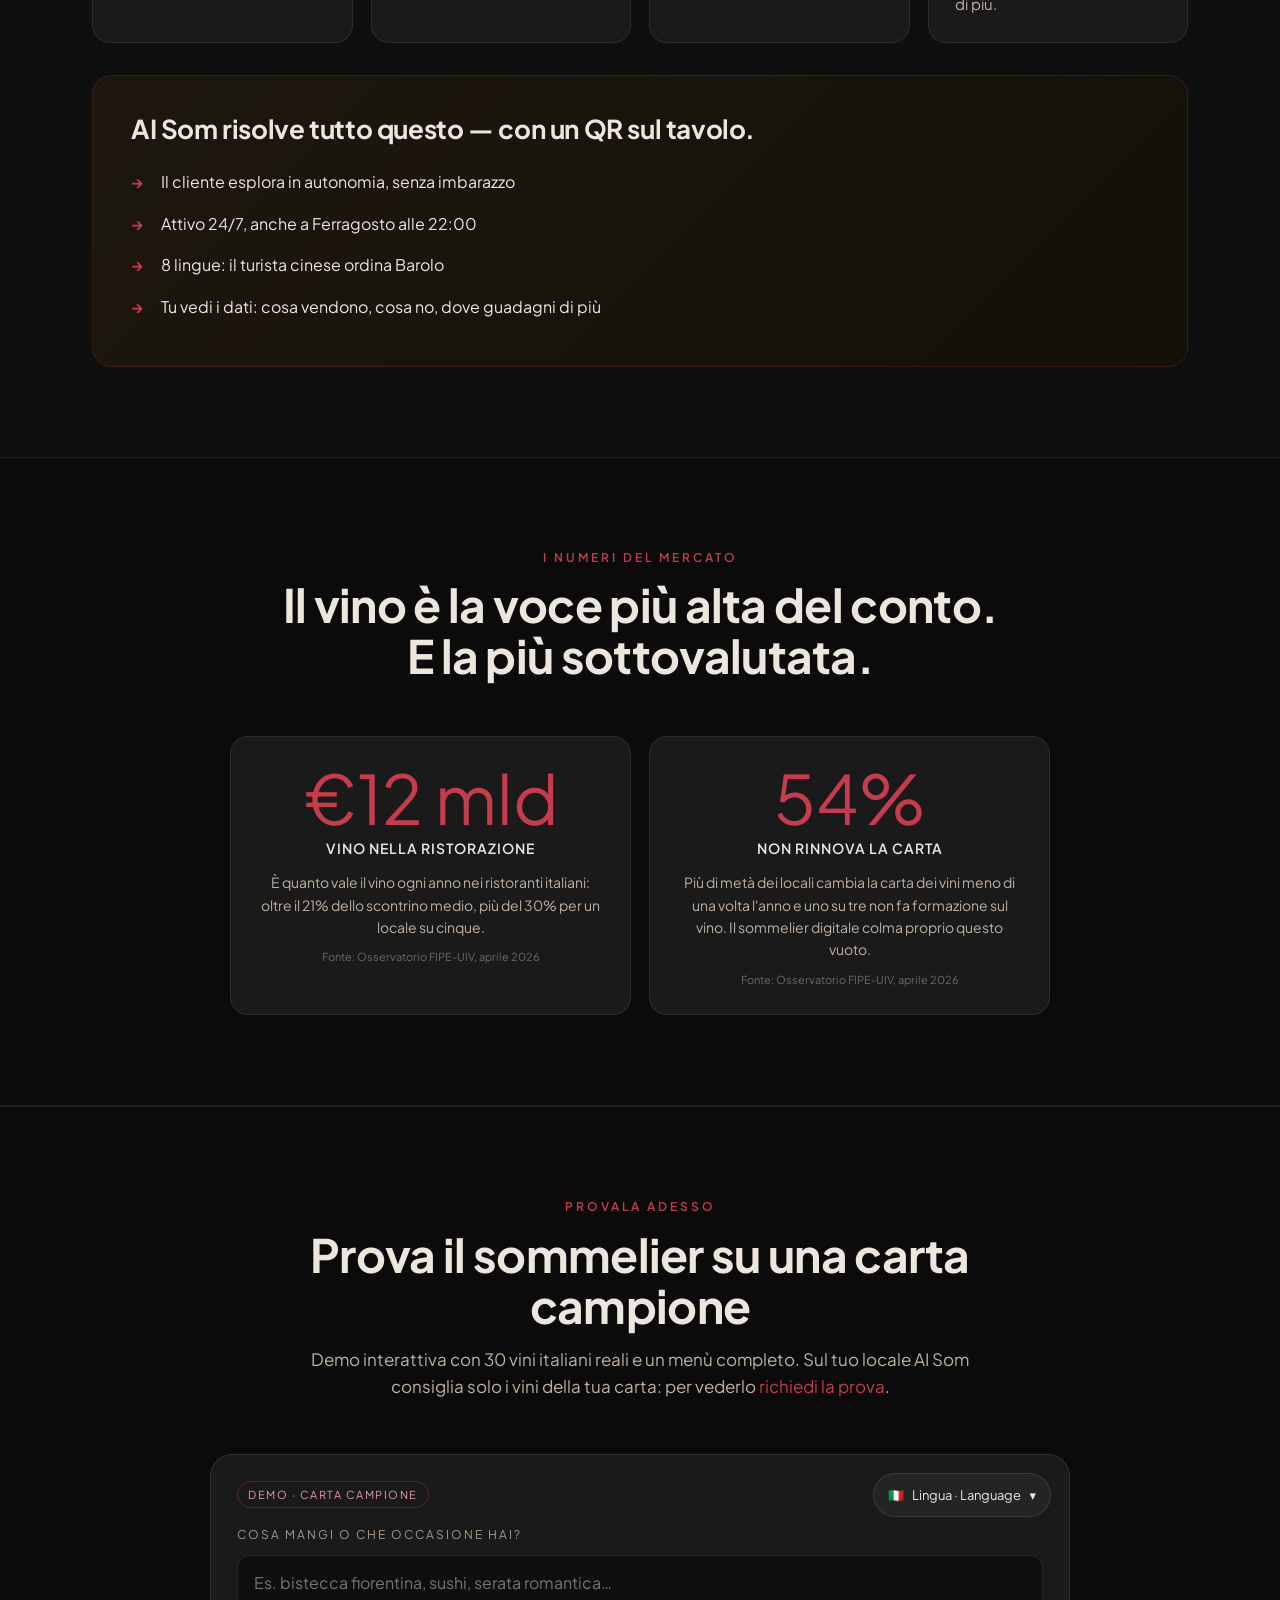
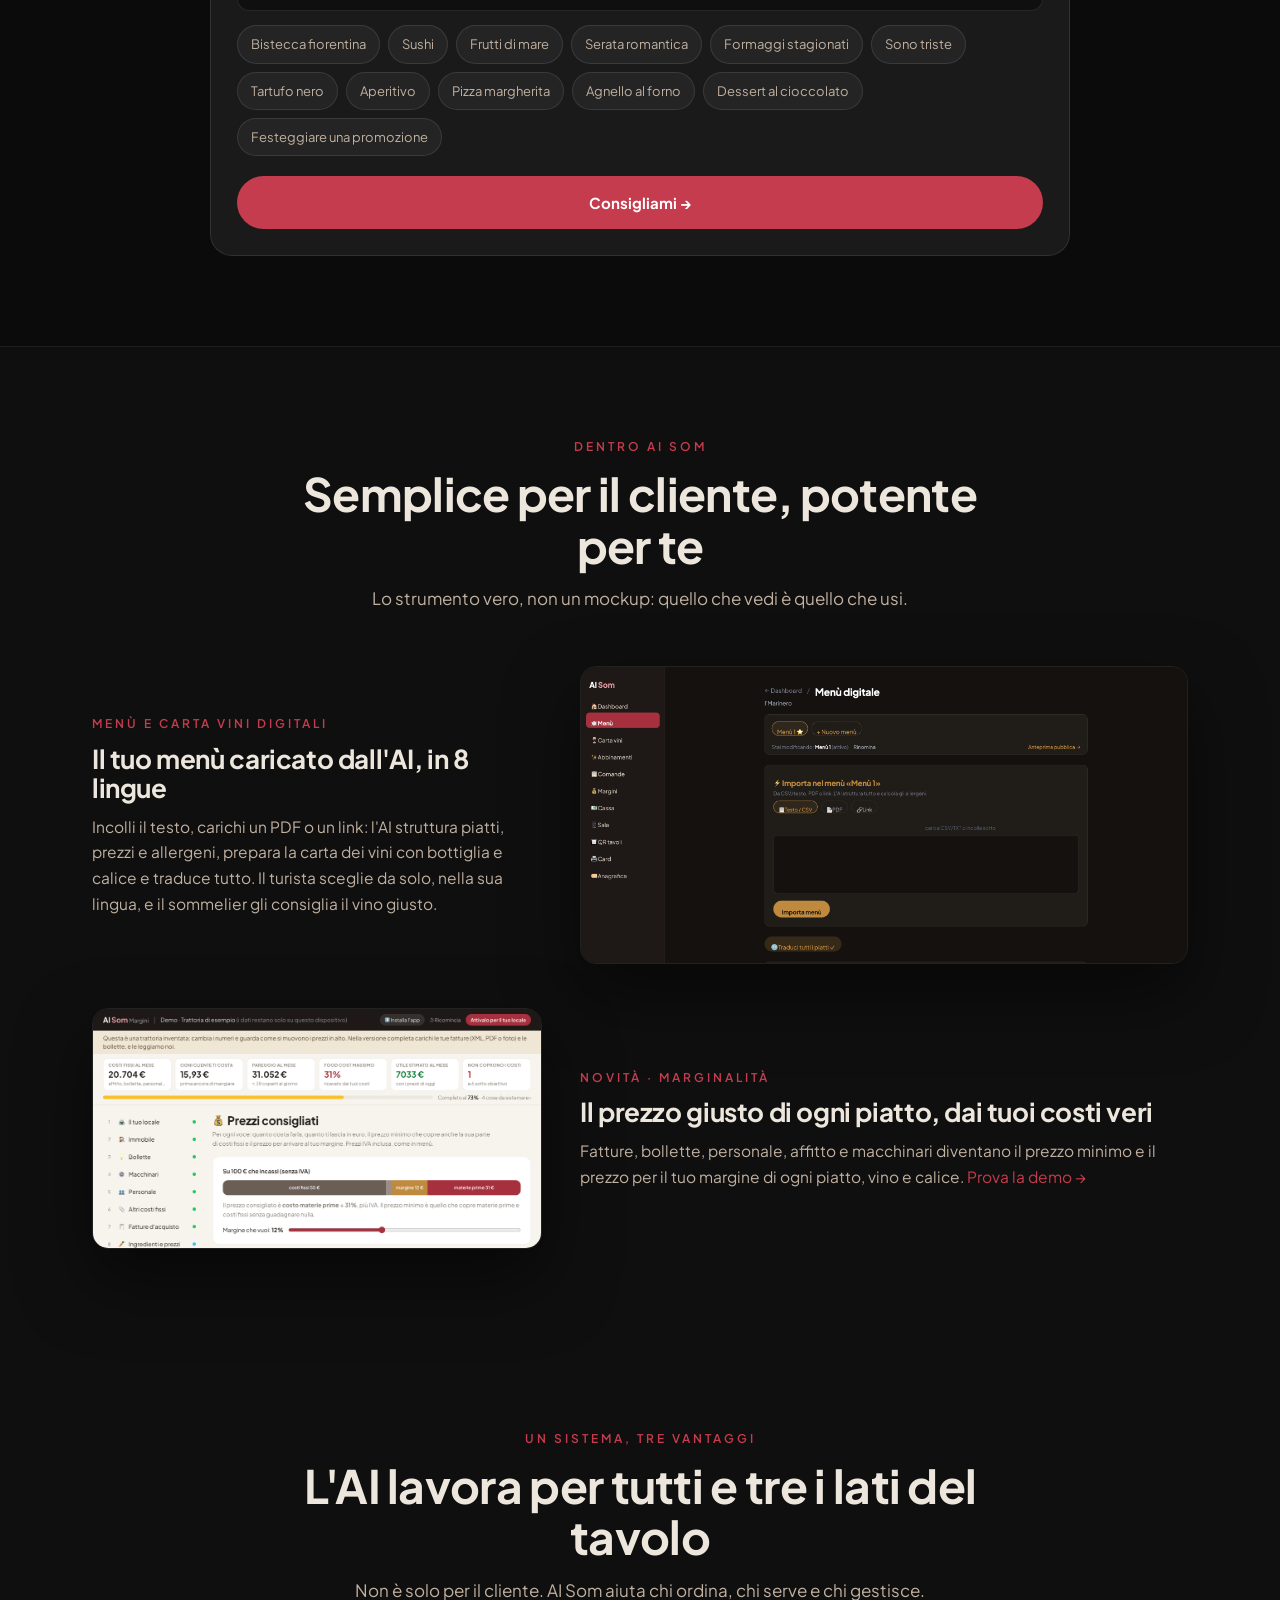
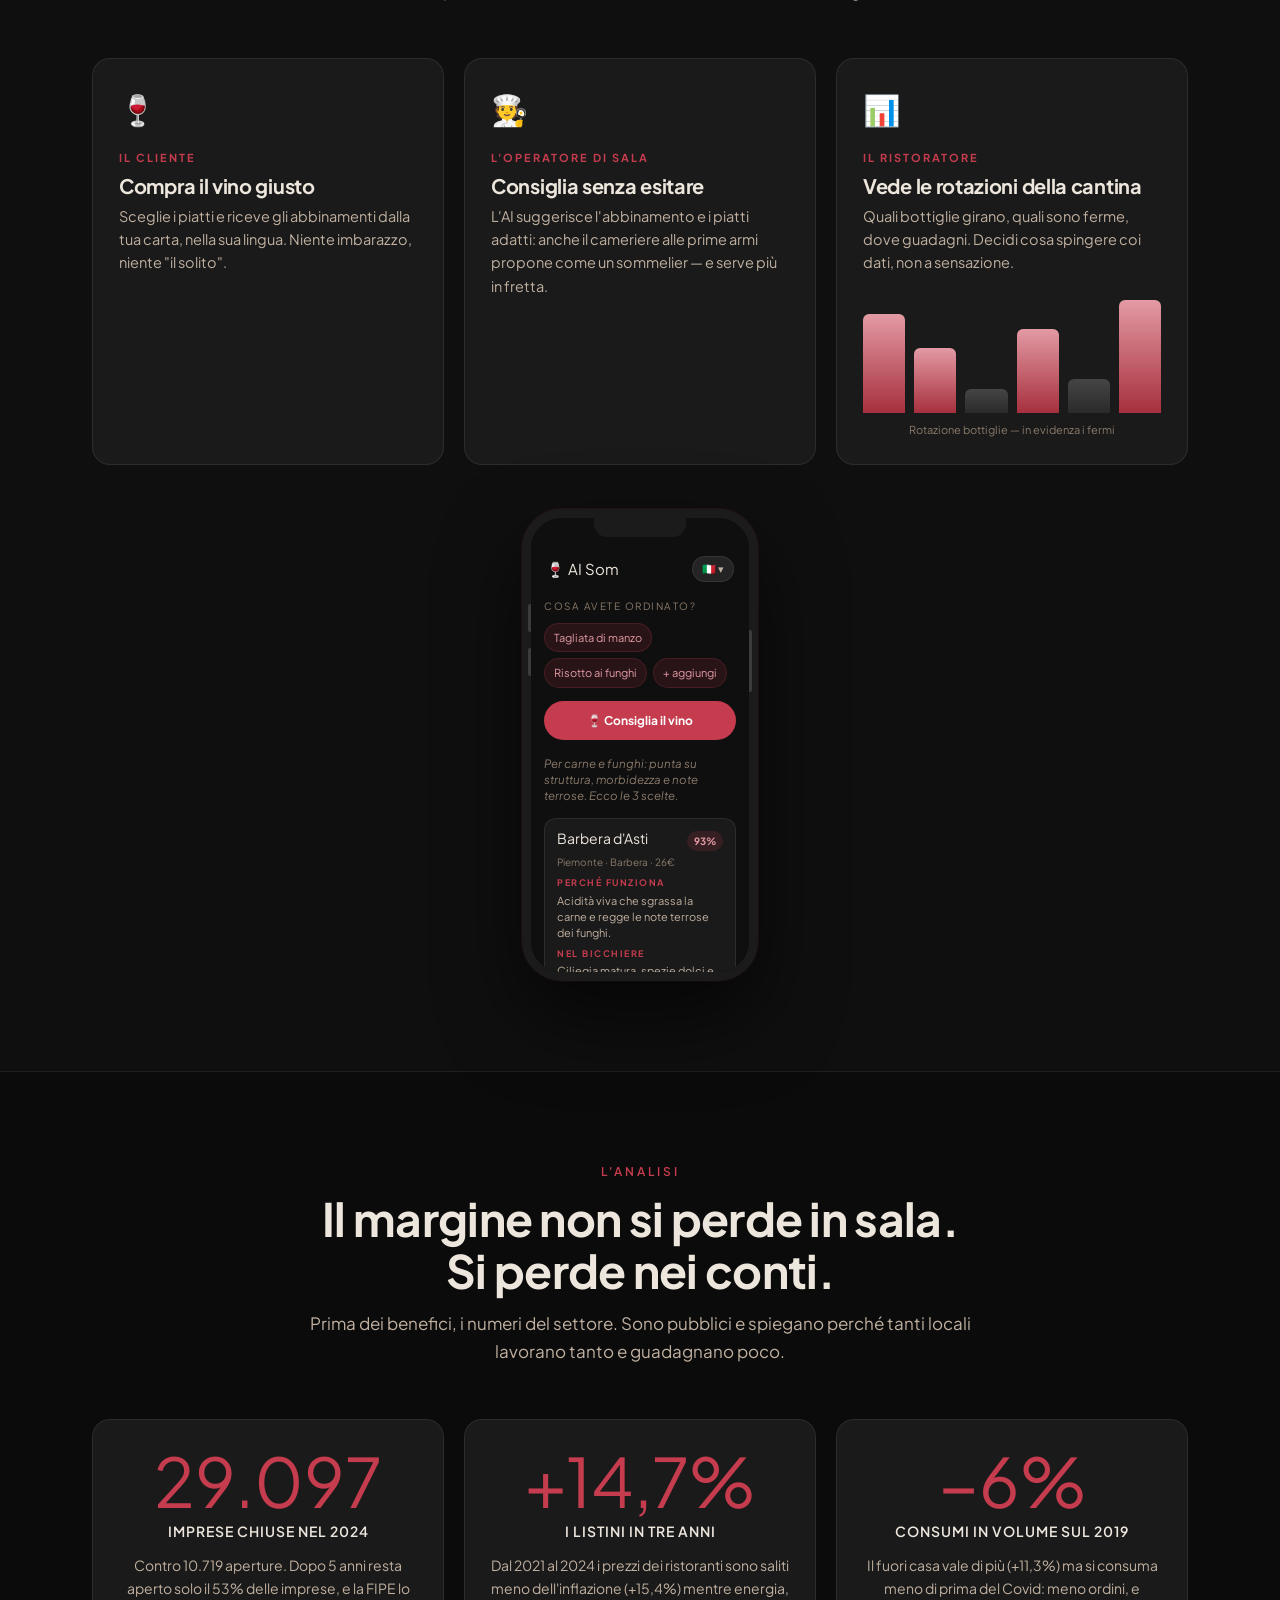
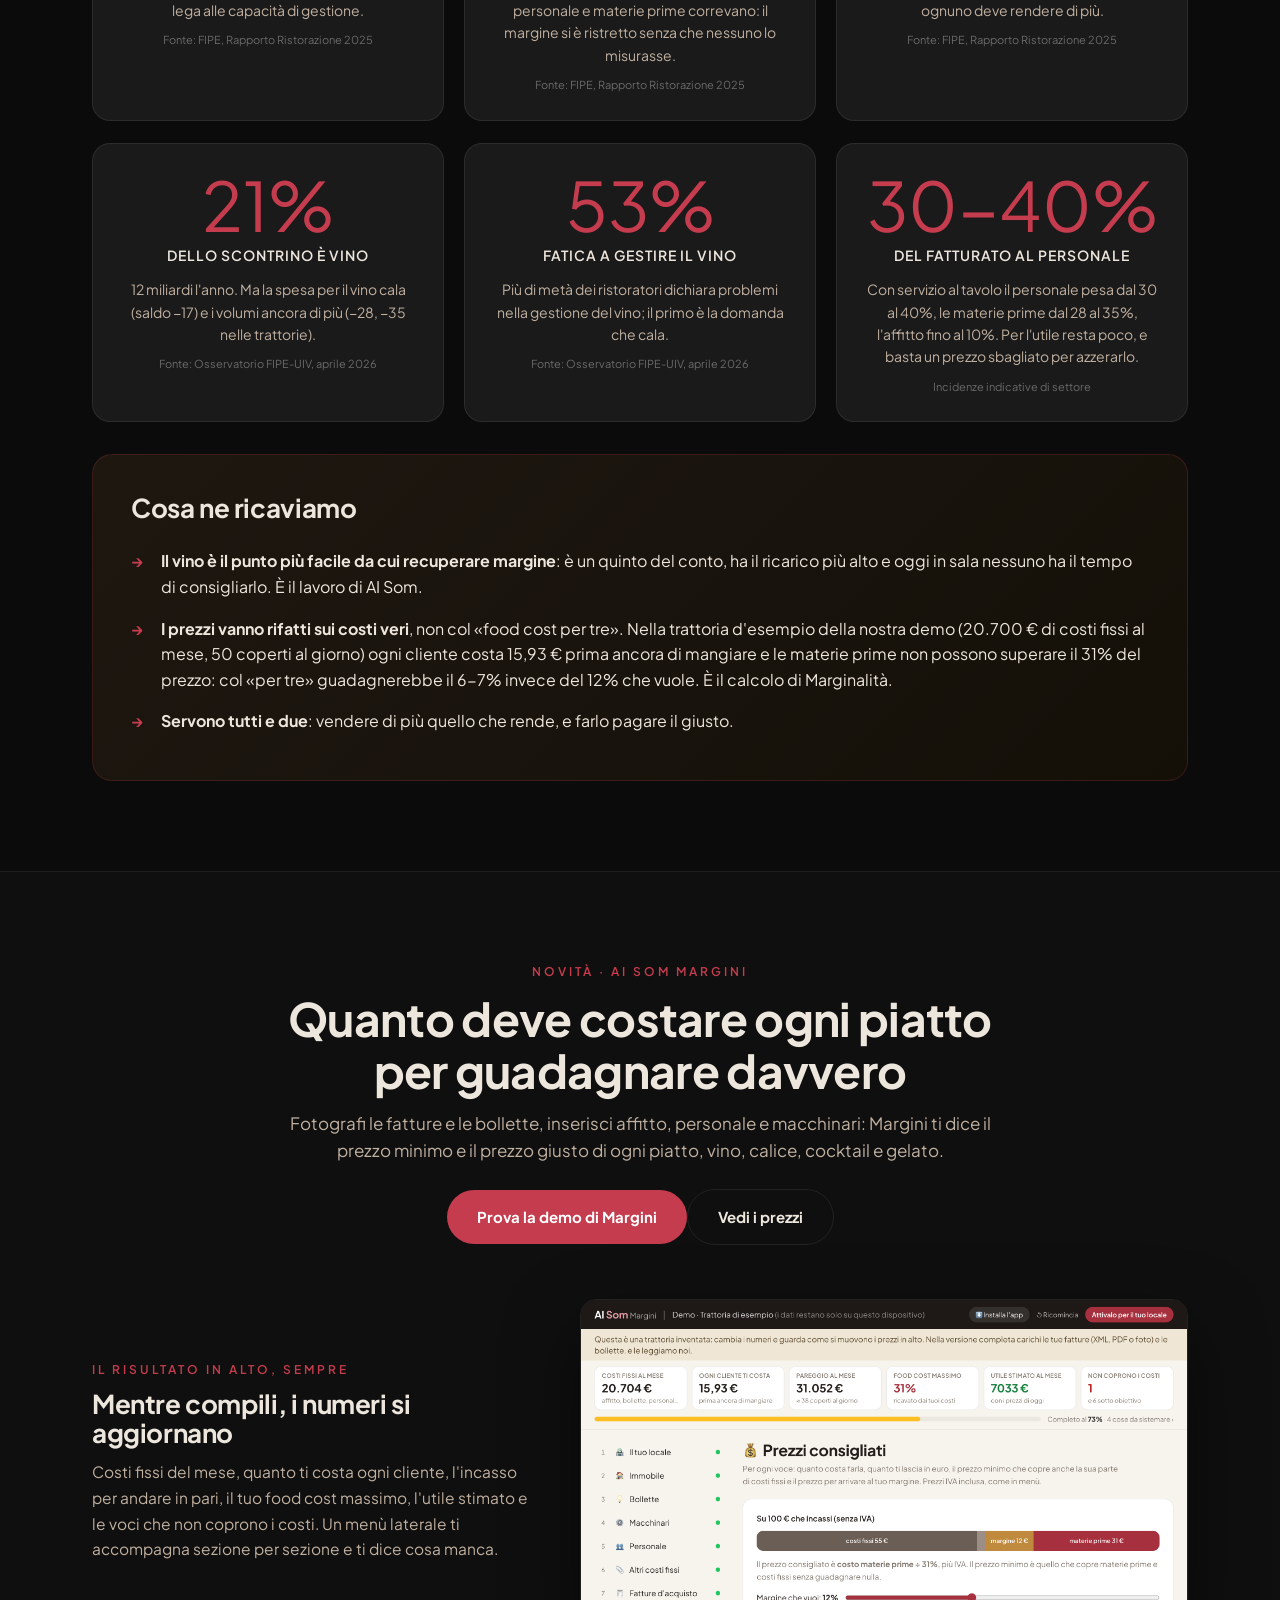
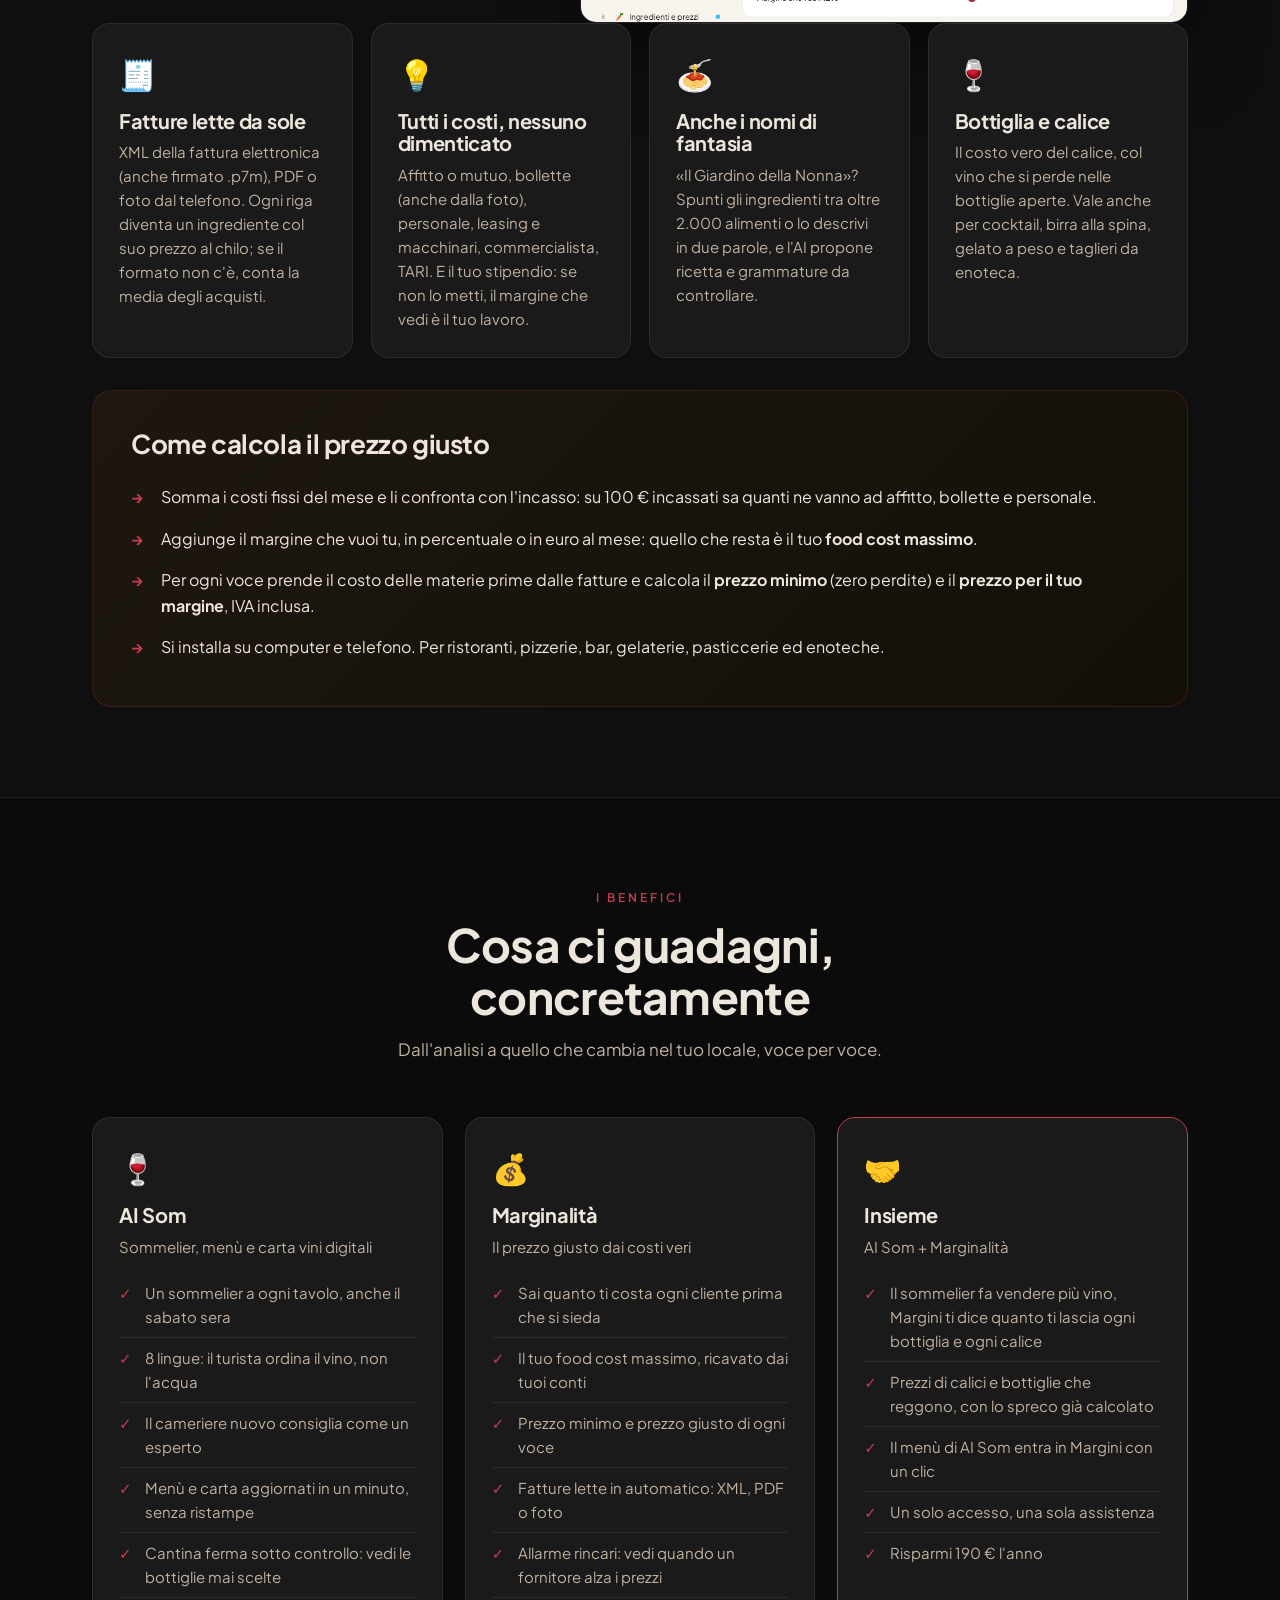
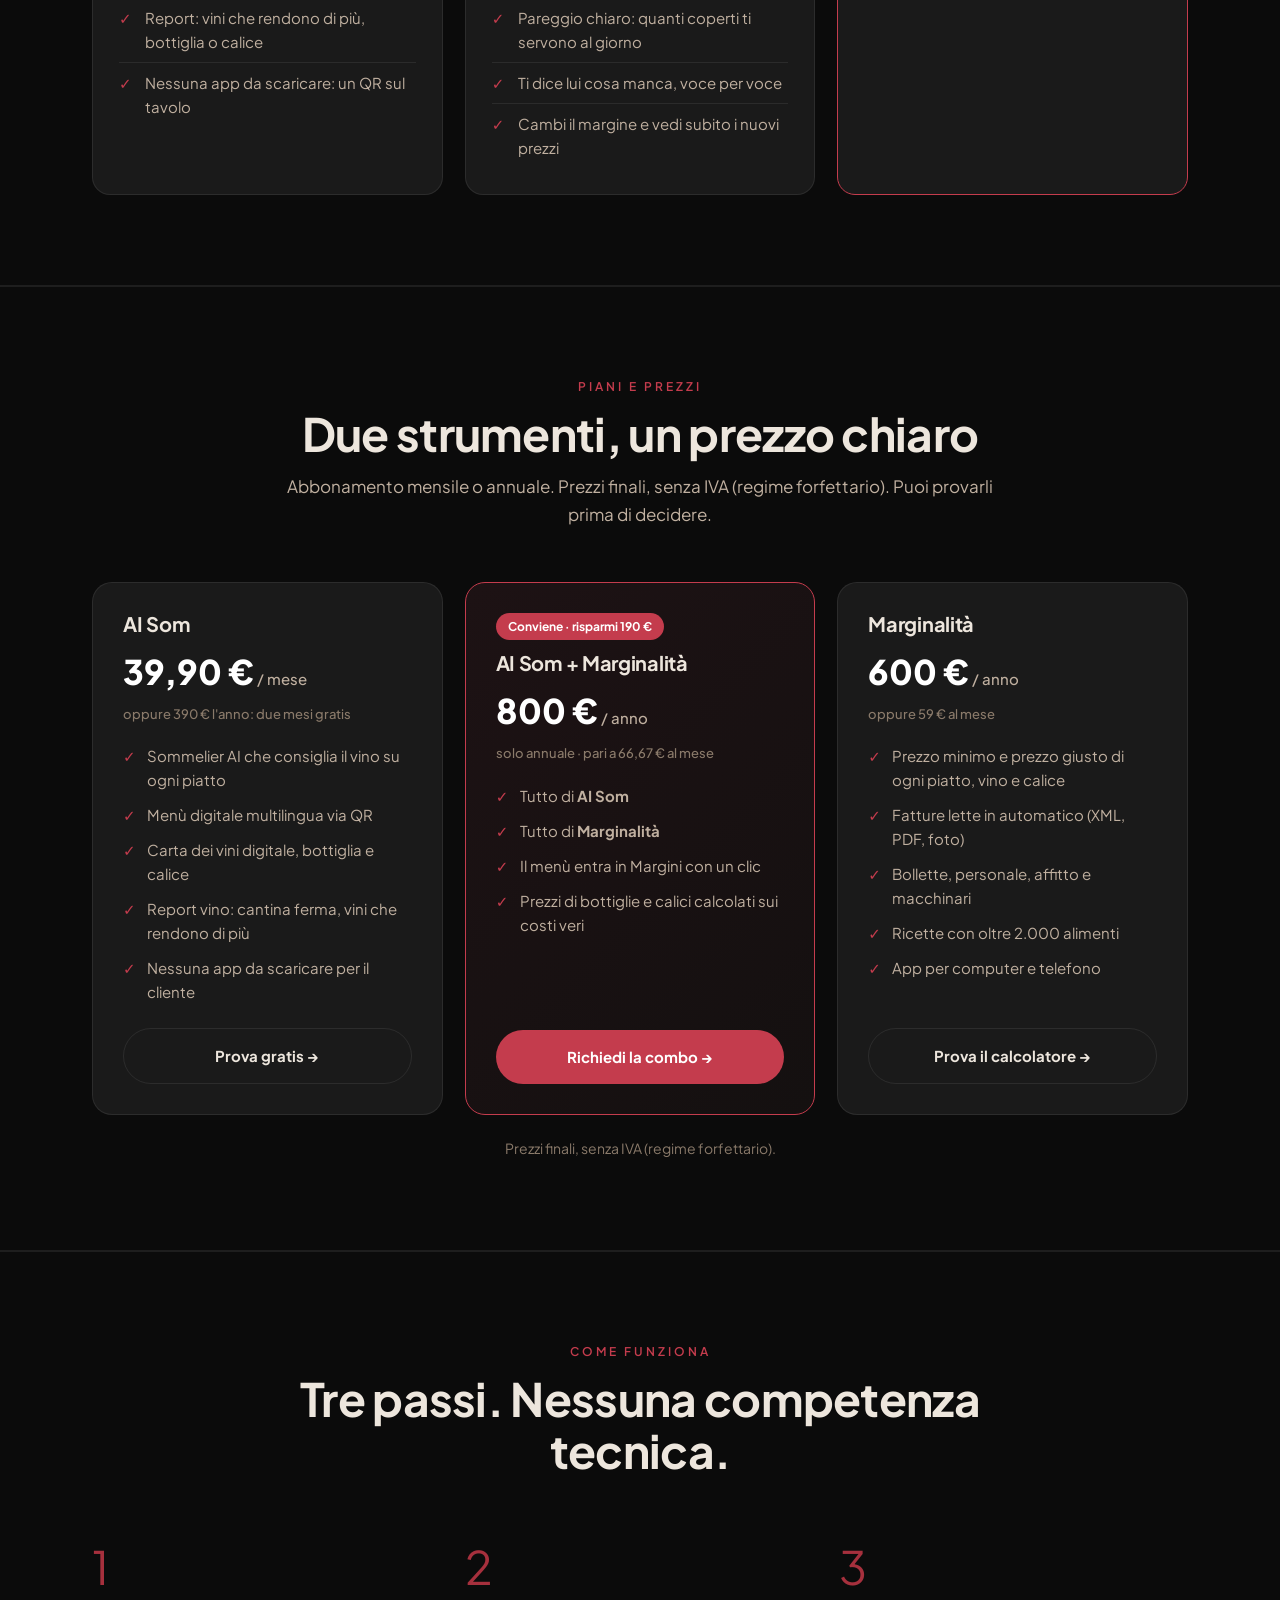
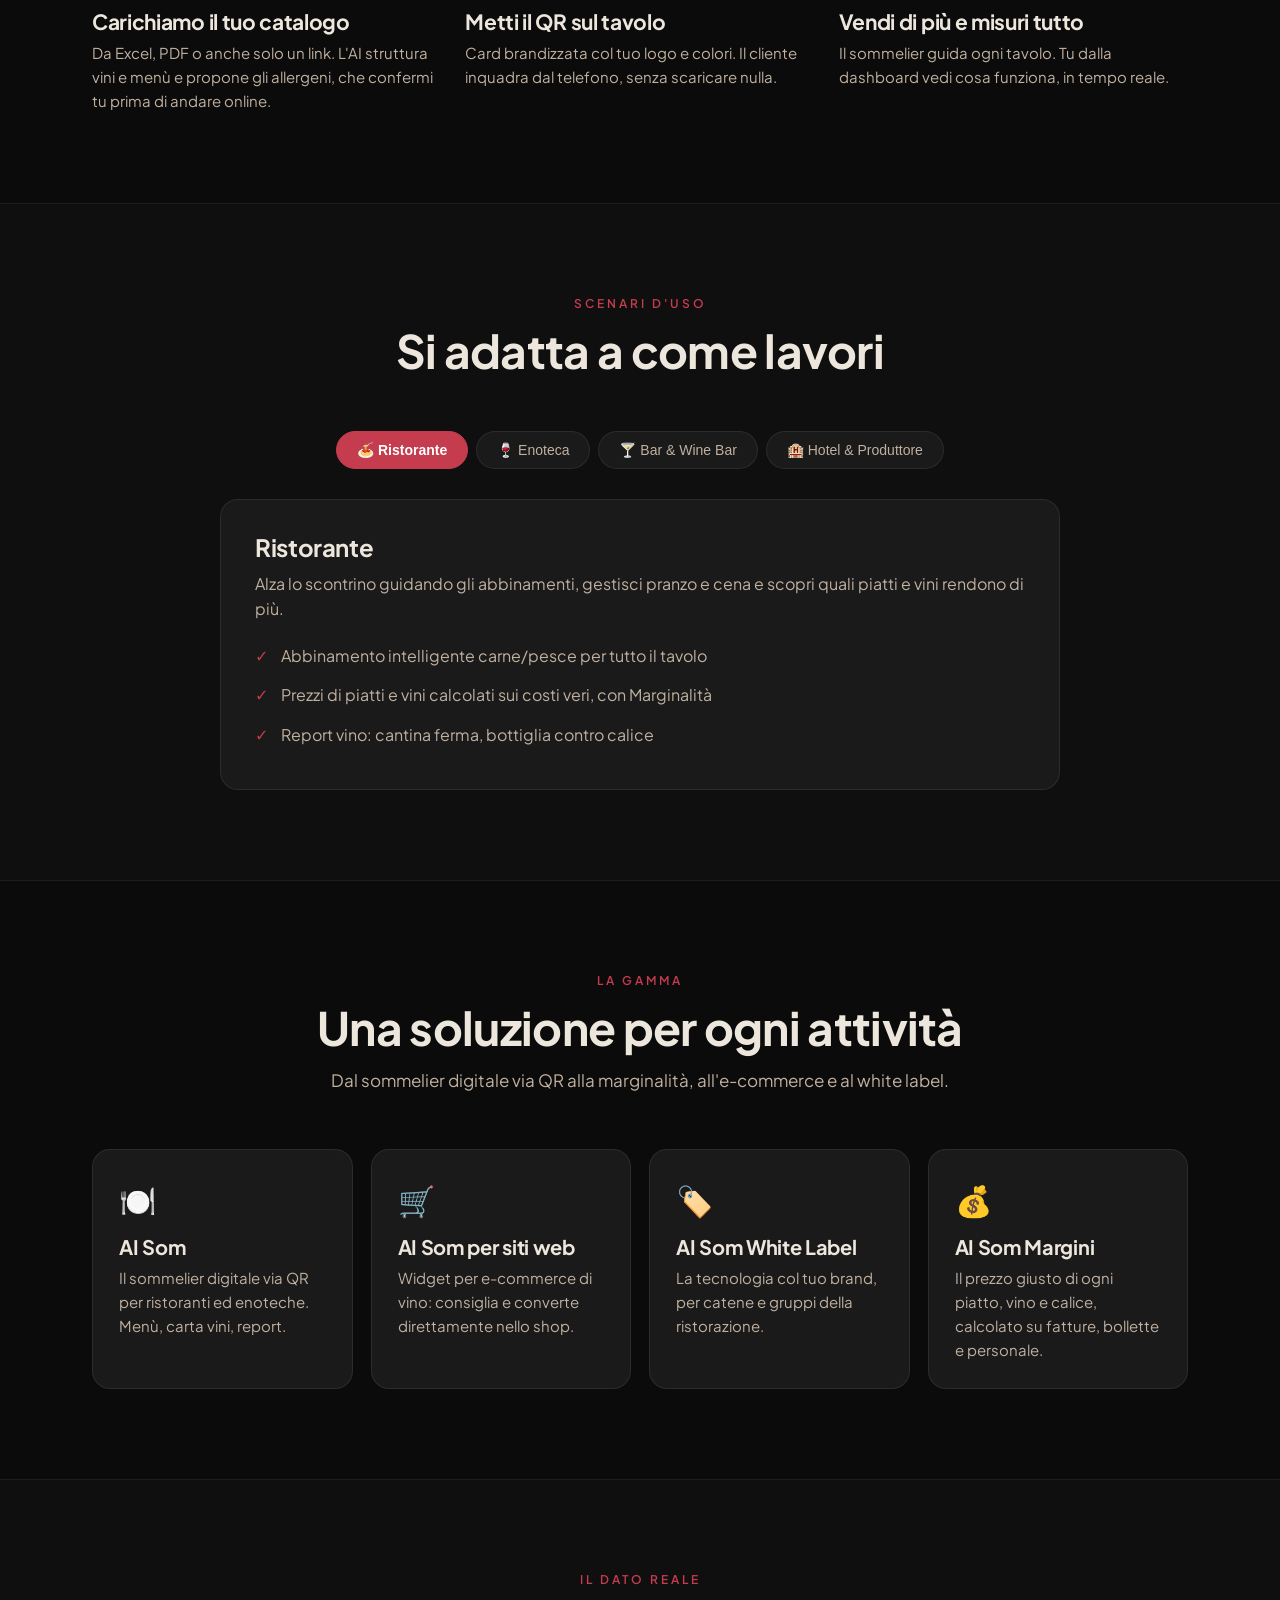
==== commit 22aa80f3: "Prezzi e prova gratuita allineati all'app Il sito mostrava AI Som a 350 € l'anno o 35 € al mese, «IV" ====
--- a/index.html
+++ b/index.html
@@ -527,18 +527,18 @@
       <li>Prezzi di calici e bottiglie che reggono, con lo spreco già calcolato</li>
       <li>Il menù di AI Som entra in Margini con un clic</li>
       <li>Un solo accesso, una sola assistenza</li>
-      <li>Risparmi 150 € l'anno</li>
+      <li>Risparmi 190 € l'anno</li>
     </ul></div>
   </div>
 </div></section>
 
 <!-- PREZZI -->
 <section id="prezzi" style="background:#0B0B0B;border-top:1px solid var(--border);border-bottom:1px solid var(--border)"><div class="wrap">
-  <div class="shead"><div class="eyebrow">Piani e prezzi</div><h2>Due strumenti, un prezzo chiaro</h2><p>Abbonamento annuale, IVA esclusa. Puoi provarli prima di decidere.</p></div>
+  <div class="shead"><div class="eyebrow">Piani e prezzi</div><h2>Due strumenti, un prezzo chiaro</h2><p>Abbonamento mensile o annuale. Prezzi finali, senza IVA (regime forfettario). Puoi provarli prima di decidere.</p></div>
   <div class="plans">
     <div class="plan">
       <h3>AI Som</h3>
-      <div class="price">350 €<span> / anno</span><small>oppure 35 € al mese</small></div>
+      <div class="price">39,90 €<span> / mese</span><small>oppure 390 € l'anno: due mesi gratis</small></div>
       <ul>
         <li>Sommelier AI che consiglia il vino su ogni piatto</li>
         <li>Menù digitale multilingua via QR</li>
@@ -546,10 +546,10 @@
         <li>Report vino: cantina ferma, vini che rendono di più</li>
         <li>Nessuna app da scaricare per il cliente</li>
       </ul>
-      <a href="prova-sommelier.html" class="btn btn-ghost">Richiedi la prova →</a>
+      <a href="https://ai-som-saas.vercel.app/prova" class="btn btn-ghost">Prova gratis →</a>
     </div>
     <div class="plan hi">
-      <div class="risparmio">Conviene · risparmi 150 €</div>
+      <div class="risparmio">Conviene · risparmi 190 €</div>
       <h3>AI Som + Marginalità</h3>
       <div class="price">800 €<span> / anno</span><small>solo annuale · pari a 66,67 € al mese</small></div>
       <ul>
@@ -573,7 +573,7 @@
       <a href="prova-margini.html" class="btn btn-ghost">Prova il calcolatore →</a>
     </div>
   </div>
-  <p class="notaprezzi">Prezzi IVA esclusa.</p>
+  <p class="notaprezzi">Prezzi finali, senza IVA (regime forfettario).</p>
 </div></section>
 
 <!-- COME FUNZIONA -->
@@ -665,7 +665,7 @@
           <select name="Attivita"><option>Ristorante</option><option>Trattoria / Osteria</option><option>Pizzeria</option><option>Enoteca</option><option>Bar / Wine Bar</option><option>Gelateria</option><option>Pasticceria</option><option>E-commerce vino</option><option>Produttore vitivinicolo</option><option>Altro</option></select>
         </div>
         <div class="fld"><label>Prodotto di interesse</label>
-          <select name="Prodotto"><option>AI Som + Marginalità (800 €/anno)</option><option>AI Som (350 €/anno)</option><option>Marginalità (600 €/anno)</option><option>AI Som per siti web</option><option>AI Som White Label</option><option>Non so ancora</option></select>
+          <select name="Prodotto"><option>AI Som + Marginalità (800 €/anno)</option><option>AI Som (390 €/anno o 39,90 €/mese)</option><option>Marginalità (600 €/anno)</option><option>AI Som per siti web</option><option>AI Som White Label</option><option>Non so ancora</option></select>
         </div>
         <div class="fld"><label>Numero di coperti o referenze vino</label><input name="Dimensione"></div>
         <div class="fld"><label>Messaggio (opzionale)</label><textarea name="Messaggio" rows="3"></textarea></div>
